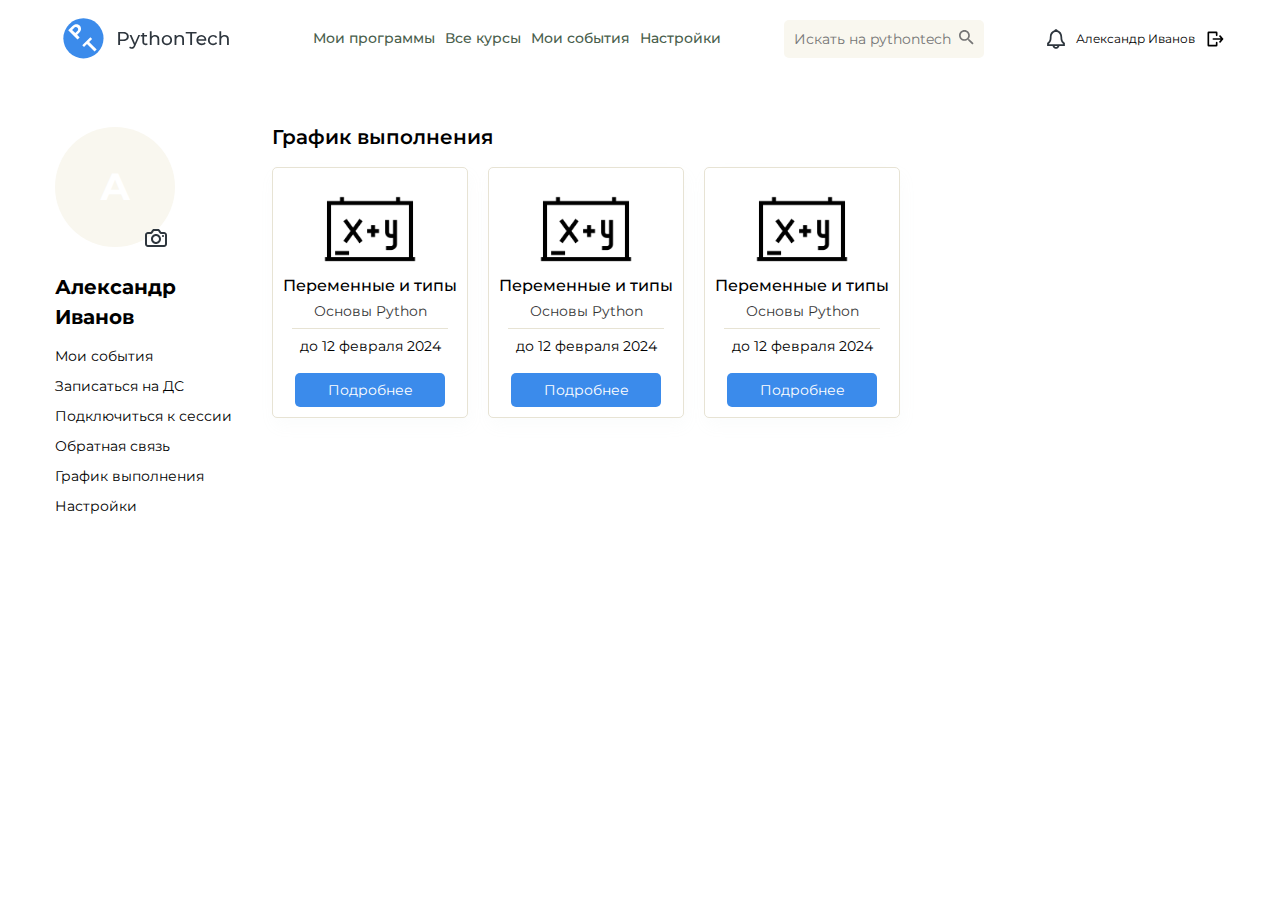
==== index.html @ e7979ec2 "Add files via upload" ====
<!DOCTYPE html>
<html lang="ru">

<head>
	<title>Главная</title>
	<meta charset="UTF-8">
	<meta name="format-detection" content="telephone=no">
	<!-- <style>body{opacity: 0;}</style> -->
	<link rel="stylesheet" href="css/style.min.css?_v=20230324154816">
	<link rel="shortcut icon" href="favicon.ico">
	<!-- <meta name="robots" content="noindex, nofollow"> -->
	<!-- 	&display=swap -->
	<!-- 	&subset=cyrillic-ext -->
	<meta name="viewport" content="width=device-width, initial-scale=1.0">
</head>

<body>
	<div class="wrapper">
		<header class="header">
			<div class="header__container">
				<div class="header__body">
					<a href="" class="header__logo">
						<img src="img/logo.svg" alt="">
					</a>
					<div class="header_menu menu" data-da=".header__profile,991.98">
						<button type="button" class="menu__icon icon-menu">
							<span></span>
							<span></span>
							<span></span>
						</button>
						<nav class="menu__body">
							<ul class="menu__list">
								<li class="menu__item">
									<a href="" class="menu__link">Мои программы</a>
								</li>
								<li class="menu__item">
									<a href="" class="menu__link">Все курсы</a>
								</li>
								<li class="menu__item">
									<a href="" class="menu__link">Мои события</a>
								</li>
								<li class="menu__item">
									<a href="" class="menu__link">Настройки</a>
								</li>
							</ul>
						</nav>
					</div>
					<div class="header__search">
						<input placeholder="Искать на pythontech" type="text" name="text" autocapitalize="off" autocomplete="off" autocorrect="off" spellcheck="false" maxlength="255" class="header__input">
						<button class="header__button">
							<img src="img/search.svg" alt="">
						</button>
					</div>
					<div class="header__profile">
						<a class="header__bell" href="">
							<img src="img/bell.svg" alt="">
						</a>
						<a href="" class="header__name">
							<div>Александр Иванов</div>
						</a>
						<a class="header__exit" href="">
							<img src="img/exit-svgrepo-com.svg" alt="">
						</a>
					</div>
				</div>
			</div>
		</header>

		<main class="page">
			<section class="account">
				<div class="account__container">
					<div class="account__body">
						<div class="account__column-left">
							<div class="account__logo">
								<div class="account__image-box">
									<a href="" class="account__image">
										<span class="account__word">А</span>
										<span class="account__word_hidden">Изменить фото</span>
									</a>
									<img src="img/camera.svg" alt="">
								</div>
								<a href="" class="account__name">
									<div>Александр</div>
									<div> Иванов</div>
								</a>
							</div>
							<ul class="account__sidebar-list">
								<li class="account__sidebar-item ">
									<a href="" class="account__sidebar-link">Мои события</a>
								</li>
								<li class="account__sidebar-item ">
									<a href="" class="account__sidebar-link">Записаться на ДС</a>
								</li>
								<li class="account__sidebar-item ">
									<a href="" class="account__sidebar-link">Подключиться к сессии</a>
								</li>
								<li class="account__sidebar-item ">
									<a href="" class="account__sidebar-link">Обратная связь</a>
								</li>
								<li class="account__sidebar-item ">
									<a href="" class="account__sidebar-link">График выполнения</a>
								</li>
								<li class="account__sidebar-item ">
									<a href="" class="account__sidebar-link">Настройки</a>
								</li>
							</ul>
						</div>
						<div class="account__user-data user-data">
							<div class="user-data-main">
								<div class="user-data-main__title">
									График выполнения
								</div>
								<div class="user-data-main__content">
									<div class="user-data-main__content-block">
										<div class="user-data-main__block-text text-block">
											<picture><source srcset="img/icons/variable.webp" type="image/webp"><img src="img/icons/variable.png" alt=""></picture>
											<div class="text-block__title">Переменные и типы</div>
											<div class="text-block__subtitle">Основы Python</div>
											<div class="text-block__line"></div>
											<div class="text-block__time">до 12 февраля 2024</div>
											<a class="text-block__btn" href="">Подробнее</a>
										</div>
										<div class="user-data-main__block-text text-block">
											<picture><source srcset="img/icons/variable.webp" type="image/webp"><img src="img/icons/variable.png" alt=""></picture>
											<div class="text-block__title">Переменные и типы</div>
											<div class="text-block__subtitle">Основы Python</div>
											<div class="text-block__line"></div>
											<div class="text-block__time">до 12 февраля 2024</div>
											<a class="text-block__btn" href="">Подробнее</a>
										</div>
										<div class="user-data-main__block-text text-block">
											<picture><source srcset="img/icons/variable.webp" type="image/webp"><img src="img/icons/variable.png" alt=""></picture>
											<div class="text-block__title">Переменные и типы</div>
											<div class="text-block__subtitle">Основы Python</div>
											<div class="text-block__line"></div>
											<div class="text-block__time">до 12 февраля 2024</div>
											<a class="text-block__btn" href="">Подробнее</a>
										</div>
									</div>
								</div>
							</div>
						</div>
					</div>
				</div>
			</section>
		</main>
		<footer class="footer">
			<div class="footer__container">
			</div>
		</footer>
	</div>
	<!-- 
<div id="popup" aria-hidden="true" class="popup">
	<div class="popup__wrapper">
		<div class="popup__content">
			<button data-close type="button" class="popup__close">Закрыть</button>
			<div class="popup__text">
			</div>
		</div>
	</div>
</div>
 -->
	<script src="js/app.min.js?_v=20230324154816"></script>
</body>

</html>
---- css/style.min.css ----
@charset "UTF-8";@import url(https://fonts.googleapis.com/css?family=Montserrat:regular,500,600,700,800,900);@import url(https://fonts.googleapis.com/css?family=Roboto:regular,italic,500,700,900);*{padding:0;margin:0;border:0}*,:after,:before{-webkit-box-sizing:border-box;box-sizing:border-box}body,html{height:100%;min-width:320px}body{color:#000;line-height:1;font-family:Montserrat;font-size:.875rem;-ms-text-size-adjust:100%;-moz-text-size-adjust:100%;-webkit-text-size-adjust:100%;-webkit-font-smoothing:antialiased;-moz-osx-font-smoothing:grayscale}button,input,textarea{font-family:Montserrat;font-size:inherit}button{cursor:pointer;color:inherit;background-color:inherit}a{color:inherit}a:link,a:visited{text-decoration:none}a:hover{text-decoration:none}ul li{list-style:none}img{vertical-align:top}h1,h2,h3,h4,h5,h6{font-weight:inherit;font-size:inherit}.lock body{overflow:hidden;-ms-touch-action:none;touch-action:none}.wrapper{min-height:100%;display:-webkit-box;display:-ms-flexbox;display:flex;-webkit-box-orient:vertical;-webkit-box-direction:normal;-ms-flex-direction:column;flex-direction:column;overflow:hidden}.wrapper>main{-webkit-box-flex:1;-ms-flex:1 1 auto;flex:1 1 auto}.wrapper>*{min-width:0}[class*=__container]{max-width:73.125rem;-webkit-box-sizing:content-box;box-sizing:content-box;margin:0 auto;padding:0 1.75rem}.button{display:-webkit-inline-box;display:-ms-inline-flexbox;display:inline-flex;padding:0 0}.button._fw{width:100%}input[type=email],input[type=tel],input[type=text],textarea{-webkit-appearance:none;-moz-appearance:none;appearance:none}.input{border-radius:0!important;width:100%;display:block;padding:0 20px;border:1px solid #eee}textarea.input{resize:none;padding:0 0}.checkbox{position:relative}.checkbox:not(:last-child){margin-bottom:.3125em}.checkbox__input{position:absolute;width:0;height:0;opacity:0}.checkbox__input:focus+.checkbox__label:before{-webkit-box-shadow:0 0 5px #000;box-shadow:0 0 5px #000}.checkbox__input:checked+.checkbox__label:before{background:#000}.checkbox__label{cursor:pointer;display:-webkit-inline-box;display:-ms-inline-flexbox;display:inline-flex;-webkit-box-align:center;-ms-flex-align:center;align-items:center;position:relative;gap:10px}.checkbox__label:before{content:"";-ms-flex-item-align:start;align-self:flex-start;-webkit-box-flex:0;-ms-flex:0 0 20px;flex:0 0 20px;width:20px;height:20px;border:1px solid #a7a9ac}.options{display:-webkit-box;display:-ms-flexbox;display:flex;-webkit-box-orient:vertical;-webkit-box-direction:normal;-ms-flex-direction:column;flex-direction:column;-webkit-box-align:start;-ms-flex-align:start;align-items:flex-start}.options__item{position:relative;cursor:pointer}.options__item:not(:last-child){margin-bottom:.3125em}.options__input{width:0;height:0;opacity:0;position:absolute}.options__input:focus+.options__label:before{-webkit-box-shadow:0 0 5px #000;box-shadow:0 0 5px #000}.options__input:checked+.options__label:after{-webkit-transform:scale(1);-ms-transform:scale(1);transform:scale(1)}.options__label{display:-webkit-inline-box;display:-ms-inline-flexbox;display:inline-flex;-webkit-box-align:center;-ms-flex-align:center;align-items:center;cursor:pointer;gap:10px}.options__label:before{content:"";-ms-flex-item-align:start;align-self:flex-start;width:20px;height:20px;-webkit-box-flex:0;-ms-flex:0 0 20px;flex:0 0 20px;border-radius:50%;border:1px solid #a7a9ac}.options__label:after{content:"";-webkit-transition:all .3s ease 0s;-o-transition:all .3s ease 0s;transition:all .3s ease 0s;-webkit-transform:scale(0);-ms-transform:scale(0);transform:scale(0);width:10px;height:10px;border-radius:50%;background-color:#77243a;position:absolute;left:5px;top:5px}.select{position:relative}.select__body{position:relative}.select__title{color:inherit;text-align:left;border:1px solid #d9d9d9;background-color:#fff;cursor:pointer;width:100%;border-radius:4px}.select__value{display:-webkit-box;display:-ms-flexbox;display:flex;-webkit-box-align:center;-ms-flex-align:center;align-items:center;height:1.875rem;padding:0 .9375rem;gap:.625rem}.select__value>*{-webkit-box-flex:1;-ms-flex:1 1 auto;flex:1 1 auto}.select__value:after{content:"";-ms-flex-item-align:stretch;-ms-grid-row-align:stretch;align-self:stretch;-webkit-box-flex:0;-ms-flex:0 0 10px;flex:0 0 10px;-webkit-transition:all .3s ease 0s;-o-transition:all .3s ease 0s;transition:all .3s ease 0s;display:-webkit-box;display:-ms-flexbox;display:flex;-webkit-box-pack:center;-ms-flex-pack:center;justify-content:center;-webkit-box-align:center;-ms-flex-align:center;align-items:center}._select-open .select__value:after{-webkit-transform:rotate(-180deg);-ms-transform:rotate(-180deg);transform:rotate(-180deg)}.select__value._select-pseudo-label::before{content:attr(data-pseudo-label);opacity:.5}.select__text{-webkit-box-flex:1;-ms-flex:1 1 auto;flex:1 1 auto}.select__input{width:100%;background-color:transparent;height:100%}.select__options{color:#000;position:absolute;top:29px;border-radius:0 0 4px 4px;min-width:100%;left:0;background-color:#fff;border-top:0;border:1px solid #d9d9d9;border-top:0;padding:10px 0 5px 0}.select__scroll{overflow-y:auto;overflow-x:hidden;max-height:200px}.select__option{width:100%;display:block;text-align:left;cursor:pointer;padding:5px 15px;color:inherit}.select__option._select-selected{background-color:#eee}.select__row{display:-webkit-inline-box;display:-ms-inline-flexbox;display:inline-flex;-webkit-box-align:center;-ms-flex-align:center;align-items:center}.select._select-open{z-index:5}._select-tag{cursor:pointer}[class*=-ibg]{position:relative}[class*=-ibg] img{position:absolute;width:100%;height:100%;top:0;left:0;-o-object-fit:cover;object-fit:cover}[class*=-ibg_contain] img{-o-object-fit:contain;object-fit:contain}.button{font-family:Ruberoid;font-size:.9375rem;line-height:140%;letter-spacing:.04em;text-transform:uppercase;color:#fff;background:#9cd3a3;-webkit-box-shadow:inset 2px -2px 12px rgba(34,111,33,.36);box-shadow:inset 2px -2px 12px rgba(34,111,33,.36);border-radius:1.0625rem;-webkit-transition:all .3s ease 0s;-o-transition:all .3s ease 0s;transition:all .3s ease 0s;display:-webkit-inline-box;display:-ms-inline-flexbox;display:inline-flex;-webkit-box-pack:center;-ms-flex-pack:center;justify-content:center;-webkit-box-align:center;-ms-flex-align:center;align-items:center;width:190px;height:55px;position:relative;font-weight:700;z-index:10}.button::after{content:"";position:absolute;z-index:8;background:#fff;opacity:.45;border-radius:20px;width:210px;height:75px}.button:hover{background:#54e165}.button:active{background:#000}.header__body{display:-webkit-box;display:-ms-flexbox;display:flex;-webkit-box-align:center;-ms-flex-align:center;align-items:center;-webkit-box-pack:justify;-ms-flex-pack:justify;justify-content:space-between;position:relative;z-index:5;padding:.625rem 0}.header__logo{position:relative}.header__logo img{width:196px;padding:0 1.25rem 0 0}.header__profile{display:-webkit-box;display:-ms-flexbox;display:flex;-webkit-box-align:center;-ms-flex-align:center;align-items:center;gap:10px;-webkit-transition:all .3s ease 0s;-o-transition:all .3s ease 0s;transition:all .3s ease 0s}.header__profile img{width:20px;height:20px}.header__profile:hover{color:#8590aa}.header__search{position:relative}.header__input{width:200px;background:#f9f7ef;border-radius:5px;border:none;outline:0;padding:10px;font-size:14px}.header__button{position:absolute;right:0;margin-bottom:auto;top:0;bottom:0;margin:0 10px 0 0}.header__name{font-size:12px}.menu__body{position:relative}.menu__list{color:#495e4c;display:-webkit-box;display:-ms-flexbox;display:flex;-webkit-box-align:center;-ms-flex-align:center;align-items:center;gap:.625rem}.menu__link{-webkit-transition:all .3s ease 0s;-o-transition:all .3s ease 0s;transition:all .3s ease 0s;line-height:142.8571428571%;font-weight:500}.menu__link:hover{color:#3b8beb}.icon-menu{display:none}.account{margin:50px 0}.account__body{display:-webkit-box;display:-ms-flexbox;display:flex;gap:40px}.account__image-box{position:relative;margin:0 0 30px 0}.account__image-box img{position:absolute;bottom:0;left:90px;width:22px;height:18px}.account__image{-webkit-box-align:center;-ms-flex-align:center;align-items:center;background-color:#f9f7ef;border-radius:50%;-webkit-box-sizing:border-box;box-sizing:border-box;color:#fff;display:-webkit-box;display:-ms-flexbox;display:flex;-webkit-box-pack:center;-ms-flex-pack:center;justify-content:center;overflow:hidden;font-size:38px;font-weight:700;height:120px;line-height:46px;width:120px;-webkit-transition:all .3s ease 0s;-o-transition:all .3s ease 0s;transition:all .3s ease 0s}.account__image:hover{background-color:#e7e3d4}.account__image:hover .account__word{display:none}.account__image:hover .account__word_hidden{display:block}.account__word_hidden{display:none;font-weight:500;font-size:12px;line-height:150%;color:#2e363e;text-align:center}.account__name{-webkit-transition:all .3s ease 0s;-o-transition:all .3s ease 0s;transition:all .3s ease 0s;display:-webkit-box;display:-ms-flexbox;display:flex;-webkit-box-orient:vertical;-webkit-box-direction:normal;-ms-flex-direction:column;flex-direction:column;gap:10px;font-size:20px;font-weight:700;margin:0 0 20px 0}.account__name:hover{color:#8590aa}.account__sidebar-list{display:-webkit-box;display:-ms-flexbox;display:flex;-webkit-box-orient:vertical;-webkit-box-direction:normal;-ms-flex-direction:column;flex-direction:column;gap:10px}.account__sidebar-link{-webkit-transition:all .3s ease 0s;-o-transition:all .3s ease 0s;transition:all .3s ease 0s;line-height:142.8571428571%}.account__sidebar-link:hover{color:#3b8beb}.user-data-main__title{font-size:20px;font-weight:600;margin:0 0 20px 0}.user-data-main__content-block{display:-webkit-box;display:-ms-flexbox;display:flex;gap:20px;-ms-flex-wrap:wrap;flex-wrap:wrap}.text-block{display:-webkit-box;display:-ms-flexbox;display:flex;-webkit-box-orient:vertical;-webkit-box-direction:normal;-ms-flex-direction:column;flex-direction:column;-webkit-box-align:center;-ms-flex-align:center;align-items:center;overflow:hidden;background:#fff;border:1px solid #e7e3d4;-webkit-box-shadow:2px 8px 16px rgba(194,198,208,.06);box-shadow:2px 8px 16px rgba(194,198,208,.06);border-radius:5px;padding:10px}.text-block img{width:100px}.text-block .text-block__title{font-weight:500;font-size:16px;margin:0 0 10px 0}.text-block .text-block__subtitle{opacity:.8;margin:0 0 10px 0}.text-block__line{height:1px;width:90%;background-color:#e7e3d4;margin:0 0 10px 0}.text-block .text-block__time{margin:0 0 20px 0}.text-block .text-block__btn{display:-webkit-box;display:-ms-flexbox;display:flex;-webkit-box-align:center;-ms-flex-align:center;align-items:center;-webkit-box-pack:center;-ms-flex-pack:center;justify-content:center;padding:10px;width:150px;background:#3b8beb;border-radius:5px;color:#fff;-webkit-transition:all .3s ease 0s;-o-transition:all .3s ease 0s;transition:all .3s ease 0s}.text-block .text-block__btn:hover{background:#2e69b2}.swiper{overflow:hidden}.swiper-wrapper{width:100%;height:100%;-webkit-box-sizing:content-box;box-sizing:content-box;display:-webkit-box;display:-ms-flexbox;display:flex;position:relative}.swiper-vertical .swiper-wrapper{-webkit-box-orient:vertical;-webkit-box-direction:normal;-ms-flex-direction:column;flex-direction:column}.swiper-autoheight .swiper-wrapper{-webkit-box-align:start;-ms-flex-align:start;align-items:flex-start}.swiper-initialized .swiper-slide{-ms-flex-negative:0;flex-shrink:0}.swiper-android .swiper-slide,.swiper-android .swiper-wrapper{-webkit-transform:translate3d(0,0,0);transform:translate3d(0,0,0)}.swiper-button-lock{display:none!important}@media (max-width:1100px){.header__name{display:none}}@media (max-width:76.625em){.menu__list{gap:1.25rem}}@media (max-width:61.99875em){.header__button{display:none}.header__profile{gap:20px;-webkit-box-orient:horizontal;-webkit-box-direction:reverse;-ms-flex-direction:row-reverse;flex-direction:row-reverse}.menu{width:49px;height:49px;display:-webkit-box;display:-ms-flexbox;display:flex;-webkit-box-align:center;-ms-flex-align:center;align-items:center;-webkit-box-pack:center;-ms-flex-pack:center;justify-content:center;background:#fff;border-radius:15px;position:relative;z-index:12}.menu-open .menu{background:#f9f7ef}.menu__body{position:fixed;width:100%;height:100%;top:0;left:-100%;overflow:auto;background-color:#f9f7ef;-webkit-transition:left .3s ease 0s;-o-transition:left .3s ease 0s;transition:left .3s ease 0s;padding:70px 15px 30px 15px;z-index:3}.menu__body::before{content:"";position:fixed;width:100%;height:50px;top:0;left:-100%;-webkit-transition:left .3s ease 0s;-o-transition:left .3s ease 0s;transition:left .3s ease 0s;background-color:#f9f7ef;z-index:25}.menu-open .menu__body{left:0}.menu-open .menu__body::before{left:0}.menu__list{-webkit-box-orient:vertical;-webkit-box-direction:normal;-ms-flex-direction:column;flex-direction:column;font-size:18px}.icon-menu{display:block;position:relative;width:1.5625rem;height:1.125rem;cursor:pointer;z-index:15}.icon-menu span,.icon-menu::after,.icon-menu::before{content:"";-webkit-transition:all .3s ease 0s;-o-transition:all .3s ease 0s;transition:all .3s ease 0s;right:0;position:absolute;width:100%;height:.125rem;background-color:#000;border-radius:2px}.icon-menu::before{top:0}.icon-menu::after{bottom:0}.icon-menu span{top:calc(50% - .0625rem)}.menu-open .icon-menu span{width:0}.menu-open .icon-menu::before{top:calc(50% - .0625rem);-webkit-transform:rotate(-45deg);-ms-transform:rotate(-45deg);transform:rotate(-45deg)}.menu-open .icon-menu::after{bottom:calc(50% - .0625rem);-webkit-transform:rotate(45deg);-ms-transform:rotate(45deg);transform:rotate(45deg)}}@media (max-width:47.99875em){.header__logo img{padding:0;width:120px}.header__search{display:none}.account{margin:20px 0}.account__body{-webkit-box-orient:vertical;-webkit-box-direction:normal;-ms-flex-direction:column;flex-direction:column}.account__column-left{display:-webkit-box;display:-ms-flexbox;display:flex;-webkit-box-orient:vertical;-webkit-box-direction:normal;-ms-flex-direction:column;flex-direction:column}.account__logo{display:-webkit-box;display:-ms-flexbox;display:flex;-webkit-box-align:end;-ms-flex-align:end;align-items:flex-end;margin-bottom:20px}.account__image-box{margin:0 30px 0 0}.account__name{display:-webkit-box;display:-ms-flexbox;display:flex;-webkit-box-orient:horizontal;-webkit-box-direction:normal;-ms-flex-direction:row;flex-direction:row;margin:0}}@media (max-width:29.99875em){.header__exit{display:none}.header__bell{display:none}.account__logo{-webkit-box-orient:vertical;-webkit-box-direction:normal;-ms-flex-direction:column;flex-direction:column;-webkit-box-align:start;-ms-flex-align:start;align-items:flex-start}.account__image-box img{left:50px}.account__image-box{margin:0 0 30px 0}.account__image{height:70px;width:70px}.account__word_hidden{font-size:10px}.user-data-main__content-block{-webkit-box-orient:vertical;-webkit-box-direction:normal;-ms-flex-direction:column;flex-direction:column}}@media (any-hover:hover){.select__option:hover{background:#d9d9d9}}
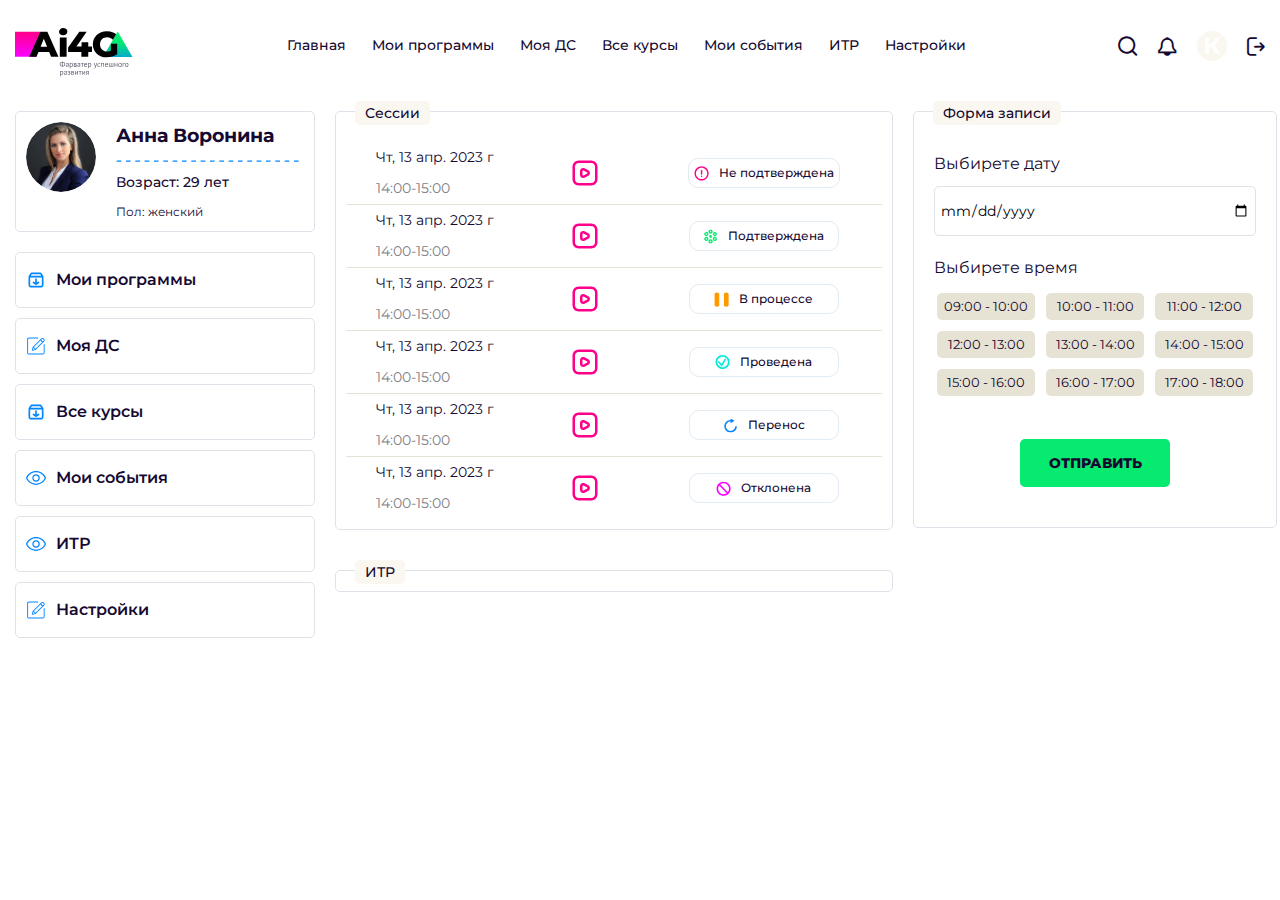
==== commit e083511c: "added files 2023.04.17" ====
--- a/index.html
+++ b/index.html
@@ -2,16 +2,15 @@
 <html lang="ru">
 
 <head>
-	<title>Главная</title>
+	<title>Личный кабинет клиента</title>
 	<meta charset="UTF-8">
 	<meta name="format-detection" content="telephone=no">
-	<!-- <style>body{opacity: 0;}</style> -->
-	<link rel="stylesheet" href="css/style.min.css?_v=20230324154816">
+	<link rel="stylesheet" href="css/style.min.css?_v=20230417161212">
 	<link rel="shortcut icon" href="favicon.ico">
-	<!-- <meta name="robots" content="noindex, nofollow"> -->
-	<!-- 	&display=swap -->
-	<!-- 	&subset=cyrillic-ext -->
 	<meta name="viewport" content="width=device-width, initial-scale=1.0">
+	<link href="https://fonts.googleapis.com/css?family=Montserrat:regular,500,600,700,800,900&display=swap&subset=cyrillic-ext&_v=20230417161212" rel="stylesheet">
+	<link href="https://fonts.googleapis.com/css?family=Roboto:regular,500,700&display=swap&subset=cyrillic-ext&_v=20230417161212" rel="stylesheet">
+
 </head>
 
 <body>
@@ -19,8 +18,9 @@
 		<header class="header">
 			<div class="header__container">
 				<div class="header__body">
-					<a href="" class="header__logo">
-						<img src="img/logo.svg" alt="">
+					<a href="index.html" class="header__logo">
+						<!--  <a href="/index" class="header__logo"> -->
+						<img src="img/header/logo-header.svg" alt="">
 					</a>
 					<div class="header_menu menu" data-da=".header__profile,991.98">
 						<button type="button" class="menu__icon icon-menu">
@@ -30,113 +30,470 @@
 						</button>
 						<nav class="menu__body">
 							<ul class="menu__list">
-								<li class="menu__item">
-									<a href="" class="menu__link">Мои программы</a>
-								</li>
-								<li class="menu__item">
-									<a href="" class="menu__link">Все курсы</a>
-								</li>
-								<li class="menu__item">
-									<a href="" class="menu__link">Мои события</a>
-								</li>
-								<li class="menu__item">
-									<a href="" class="menu__link">Настройки</a>
+								<li class="menu__item menu__item_logo">
+									<!--  <a href="/couch" class="header__logo"> -->
+									<a href="couch.html" class="header__logo">
+										<img src="img/header/logo-header.svg" alt="">
+									</a>
+								</li>
+								<li class="menu__item">
+									<!--<a href="/index" class="menu__link">Главная</a> -->
+									<a href="index.html" class="menu__link">Главная</a>
+								</li>
+
+
+								<li class="menu__item">
+									<!--<a href="/my_programs" class="menu__link">Мои программы</a> -->
+									<a href="my_programs.html" class="menu__link">Мои программы</a>
+								</li>
+								<li class="menu__item">
+									<!--<a href="/my_ds" class="menu__link">Моя ДС</a> -->
+									<a href="my_ds.html" class="menu__link">Моя ДС</a>
+								</li>
+								<li class="menu__item">
+									<!--<a href="/all_courses" class="menu__link">Все курсы</a> -->
+									<a href="all_courses.html" class="menu__link">Все курсы</a>
+								</li>
+								<li class="menu__item">
+									<!--<a href="/my_events" class="menu__link">Мои события</a> -->
+									<a href="my_events.html" class="menu__link">Мои события</a>
+								</li>
+								<li class="menu__item">
+									<!--<a href="/itr" class="menu__link">Настройки</a> -->
+									<a href="itr.html" class="menu__link">ИТР</a>
+								</li>
+								<li class="menu__item">
+									<!--<a href="/settings" class="menu__link">Настройки</a> -->
+									<a href="settings.html" class="menu__link">Настройки</a>
+								</li>
+
+								<li class="menu__item menu__item_exit">
+									<!--<a href="/login" class="menu__link">Выйти</a> -->
+									<a href="login.html" class="menu__link">Выйти</a>
 								</li>
 							</ul>
 						</nav>
 					</div>
-					<div class="header__search">
-						<input placeholder="Искать на pythontech" type="text" name="text" autocapitalize="off" autocomplete="off" autocorrect="off" spellcheck="false" maxlength="255" class="header__input">
-						<button class="header__button">
-							<img src="img/search.svg" alt="">
-						</button>
-					</div>
 					<div class="header__profile">
-						<a class="header__bell" href="">
-							<img src="img/bell.svg" alt="">
-						</a>
-						<a href="" class="header__name">
-							<div>Александр Иванов</div>
-						</a>
-						<a class="header__exit" href="">
-							<img src="img/exit-svgrepo-com.svg" alt="">
-						</a>
+						<a href="#" data-popup="#popup-search" class="header__button _icon-search"></a>
+						<a class="header__bell _icon-bell" href=""></a>
+						<div class="header__image-box">
+							<!-- <a href="/my_profile" class="header__image"> -->
+							<a href="my_profile.html" class="header__image">
+								<span class="header__word">К</span>
+								<span class="header__word_hidden">Изменить фото</span>
+							</a>
+						</div>
+						<!-- <a class="header__exit _icon-exit" href="/login"></a> -->
+						<a class="header__exit _icon-exit" href="login.html"></a>
 					</div>
 				</div>
 			</div>
 		</header>
 
 		<main class="page">
-			<section class="account">
-				<div class="account__container">
-					<div class="account__body">
-						<div class="account__column-left">
-							<div class="account__logo">
-								<div class="account__image-box">
-									<a href="" class="account__image">
-										<span class="account__word">А</span>
-										<span class="account__word_hidden">Изменить фото</span>
-									</a>
-									<img src="img/camera.svg" alt="">
+			<section class="my-profile">
+				<div class="my-profile__container">
+					<div class="my-profile__body">
+						<div class="my-profile__left">
+							<a href="settings.html" class="my-profile__profile profile-client">
+								<div class="profile-client__image">
+									<picture><source srcset="img/client/client01.webp" type="image/webp"><img src="img/client/client01.jpg" alt=""></picture>
 								</div>
-								<a href="" class="account__name">
-									<div>Александр</div>
-									<div> Иванов</div>
+								<div class="profile-client__block">
+									<!-- <h1 class="profile-client__title">{{user[0]+ " " + user[2]}}</h1> -->
+									<h1 class="profile-client__title">Анна Воронина</h1>
+									<img class="profile-client__line" src="img/elements/choice-bg-2.svg" alt="">
+									<div class="profile-client__age">
+										Возраст:
+										<span>29 лет</span>
+									</div>
+									<div class="profile-client__gender">
+										Пол:
+										<span>женский</span>
+									</div>
+								</div>
+							</a>
+							<div class="my-profile__menu  menu-my-profile">
+								<a href="my_programs.html" class="menu-my-profile__item">
+									<img src="img/person/download.svg" alt="">
+									<span>
+										Мои программы
+									</span>
+								</a>
+								<a href="my_ds.html" class="menu-my-profile__item">
+									<img src="img/person/feedback.svg" alt="">
+									<span>Моя ДС</span>
+								</a>
+								<a href="all_courses.html" class="menu-my-profile__item">
+									<img src="img/person/download.svg" alt="">
+									<span>
+										Все курсы
+									</span>
+								</a>
+								<a href="my_events.html" class="menu-my-profile__item">
+									<img src="img/person/eye.svg" alt="">
+									<span>
+										Мои события
+									</span>
+								</a>
+								<a href="itr.html" class="menu-my-profile__item">
+									<img src="img/person/eye.svg" alt="">
+									<span>
+										ИТР
+									</span>
+								</a>
+								<a href="settings.html" class="menu-my-profile__item">
+									<img src="img/person/feedback.svg" alt="">
+									<span>Настройки</span>
 								</a>
 							</div>
-							<ul class="account__sidebar-list">
-								<li class="account__sidebar-item ">
-									<a href="" class="account__sidebar-link">Мои события</a>
-								</li>
-								<li class="account__sidebar-item ">
-									<a href="" class="account__sidebar-link">Записаться на ДС</a>
-								</li>
-								<li class="account__sidebar-item ">
-									<a href="" class="account__sidebar-link">Подключиться к сессии</a>
-								</li>
-								<li class="account__sidebar-item ">
-									<a href="" class="account__sidebar-link">Обратная связь</a>
-								</li>
-								<li class="account__sidebar-item ">
-									<a href="" class="account__sidebar-link">График выполнения</a>
-								</li>
-								<li class="account__sidebar-item ">
-									<a href="" class="account__sidebar-link">Настройки</a>
-								</li>
-							</ul>
 						</div>
-						<div class="account__user-data user-data">
-							<div class="user-data-main">
-								<div class="user-data-main__title">
-									График выполнения
-								</div>
-								<div class="user-data-main__content">
-									<div class="user-data-main__content-block">
-										<div class="user-data-main__block-text text-block">
-											<picture><source srcset="img/icons/variable.webp" type="image/webp"><img src="img/icons/variable.png" alt=""></picture>
-											<div class="text-block__title">Переменные и типы</div>
-											<div class="text-block__subtitle">Основы Python</div>
-											<div class="text-block__line"></div>
-											<div class="text-block__time">до 12 февраля 2024</div>
-											<a class="text-block__btn" href="">Подробнее</a>
-										</div>
-										<div class="user-data-main__block-text text-block">
-											<picture><source srcset="img/icons/variable.webp" type="image/webp"><img src="img/icons/variable.png" alt=""></picture>
-											<div class="text-block__title">Переменные и типы</div>
-											<div class="text-block__subtitle">Основы Python</div>
-											<div class="text-block__line"></div>
-											<div class="text-block__time">до 12 февраля 2024</div>
-											<a class="text-block__btn" href="">Подробнее</a>
-										</div>
-										<div class="user-data-main__block-text text-block">
-											<picture><source srcset="img/icons/variable.webp" type="image/webp"><img src="img/icons/variable.png" alt=""></picture>
-											<div class="text-block__title">Переменные и типы</div>
-											<div class="text-block__subtitle">Основы Python</div>
-											<div class="text-block__line"></div>
-											<div class="text-block__time">до 12 февраля 2024</div>
-											<a class="text-block__btn" href="">Подробнее</a>
+						<div class="my-profile__right">
+							<div class="my-profile__itr itr-main">
+								<div class="itr-main__item">
+									<h2 class="itr-main__title">Сессии</h2>
+									<div class="itr-main__content">
+										<div class="couch-my-event__content couch-session">
+											<!--    Не подтверждена -->
+											<div class="couch-session__item">
+												<div class="couch-session__block-time">
+													<div class="couch-session__data">Чт, 13 апр. 2023 г</div>
+													<div class="couch-session__time">14:00-15:00</div>
+												</div>
+
+												<a class="couch-session__video" target="_blank" title="Начать сессию" href="https://meet.jit.si/neuronircl13co0">
+													<img src="img/icons/video.svg" alt="">
+												</a>
+												<div data-spollers class="couch-session__status">
+													<div class="couch-session__accordion">
+														<button data-spoller-close class="couch-session__button couch-session__sublist-item_01" type="button" data-spoller>
+															<img src="img/icons/state/circle-emphasis.svg" alt="">
+															Не подтверждена
+														</button>
+														<div class="couch-session__sublist">
+															<a href="" class="couch-session__sublist-item couch-session__sublist-item_01">
+																<img src="img/icons/state/circle-of-circles.svg" alt="">
+																<div class="couch-session__sublist-text">
+																	Подтверждена
+																</div>
+															</a>
+															<a href="" class="couch-session__sublist-item couch-session__sublist-item_02">
+																<img src="img/icons/state/pause.svg" alt="">
+																<div class="couch-session__sublist-text">
+																	В процессе
+																</div>
+															</a>
+															<a href="" class="couch-session__sublist-item couch-session__sublist-item_03">
+																<img src="img/icons/state/confirmed.svg" alt="">
+																<div class="couch-session__sublist-text">
+																	Проведена
+																</div>
+															</a>
+															<a href="" class="couch-session__sublist-item couch-session__sublist-item_04">
+																<img src="img/icons/state/arrow-repeat.svg" alt="">
+																<div class="couch-session__sublist-text">
+																	Перенос
+																</div>
+															</a>
+															<a href="" class="couch-session__sublist-item couch-session__sublist-item_05">
+																<img src="img/icons/state/stop.svg" alt="">
+																<div class="couch-session__sublist-text">
+																	Отклонена
+																</div>
+															</a>
+														</div>
+													</div>
+												</div>
+											</div>
+											<!-- Подтверждена -->
+											<div class="couch-session__item">
+												<div class="couch-session__block-time">
+													<div class="couch-session__data">Чт, 13 апр. 2023 г</div>
+													<div class="couch-session__time">14:00-15:00</div>
+												</div>
+
+												<a class="couch-session__video" target="_blank" title="Начать сессию" href="https://meet.jit.si/neuronircl13co0">
+													<img src="img/icons/video.svg" alt="">
+												</a>
+												<div data-spollers class="couch-session__status">
+													<div class="couch-session__accordion">
+														<button data-spoller-close class="couch-session__button couch-session__sublist-item_01" type="button" data-spoller>
+															<img src="img/icons/state/circle-of-circles.svg" alt="">
+															Подтверждена
+														</button>
+														<div class="couch-session__sublist">
+															<a href="" class="couch-session__sublist-item couch-session__sublist-item_01">
+																<img src="img/icons/state/circle-emphasis.svg" alt="">
+																<div class="couch-session__sublist-text">
+																	Не подтверждена
+																</div>
+															</a>
+															<a href="" class="couch-session__sublist-item couch-session__sublist-item_02">
+																<img src="img/icons/state/pause.svg" alt="">
+																<div class="couch-session__sublist-text">
+																	В процессе
+																</div>
+															</a>
+															<a href="" class="couch-session__sublist-item couch-session__sublist-item_03">
+																<img src="img/icons/state/confirmed.svg" alt="">
+																<div class="couch-session__sublist-text">
+																	Проведена
+																</div>
+															</a>
+															<a href="" class="couch-session__sublist-item couch-session__sublist-item_04">
+																<img src="img/icons/state/arrow-repeat.svg" alt="">
+																<div class="couch-session__sublist-text">
+																	Перенос
+																</div>
+															</a>
+															<a href="" class="couch-session__sublist-item couch-session__sublist-item_05">
+																<img src="img/icons/state/stop.svg" alt="">
+																<div class="couch-session__sublist-text">
+																	Отклонена
+																</div>
+															</a>
+														</div>
+													</div>
+												</div>
+											</div>
+											<!-- В процессе -->
+											<div class="couch-session__item">
+												<div class="couch-session__block-time">
+													<div class="couch-session__data">Чт, 13 апр. 2023 г</div>
+													<div class="couch-session__time">14:00-15:00</div>
+												</div>
+
+												<a class="couch-session__video" target="_blank" title="Начать сессию" href="https://meet.jit.si/neuronircl13co0">
+													<img src="img/icons/video.svg" alt="">
+												</a>
+												<div data-spollers class="couch-session__status">
+													<div class="couch-session__accordion">
+														<button data-spoller-close class="couch-session__button couch-session__sublist-item_01" type="button" data-spoller>
+															<img src="img/icons/state/pause.svg" alt="">
+															В процессе
+														</button>
+														<div class="couch-session__sublist">
+															<a href="" class="couch-session__sublist-item couch-session__sublist-item_01">
+																<img src="img/icons/state/circle-emphasis.svg" alt="">
+																<div class="couch-session__sublist-text">
+																	Не подтверждена
+																</div>
+															</a>
+															<a href="" class="couch-session__sublist-item couch-session__sublist-item_02">
+																<img src="img/icons/state/circle-of-circles.svg" alt="">
+																<div class="couch-session__sublist-text">
+																	Подтверждена
+																</div>
+															</a>
+															<a href="" class="couch-session__sublist-item couch-session__sublist-item_03">
+																<img src="img/icons/state/confirmed.svg" alt="">
+																<div class="couch-session__sublist-text">
+																	Проведена
+																</div>
+															</a>
+															<a href="" class="couch-session__sublist-item couch-session__sublist-item_04">
+																<img src="img/icons/state/arrow-repeat.svg" alt="">
+																<div class="couch-session__sublist-text">
+																	Перенос
+																</div>
+															</a>
+															<a href="" class="couch-session__sublist-item couch-session__sublist-item_05">
+																<img src="img/icons/state/stop.svg" alt="">
+																<div class="couch-session__sublist-text">
+																	Отклонена
+																</div>
+															</a>
+														</div>
+													</div>
+												</div>
+											</div>
+											<!-- Проведена -->
+											<div class="couch-session__item">
+												<div class="couch-session__block-time">
+													<div class="couch-session__data">Чт, 13 апр. 2023 г</div>
+													<div class="couch-session__time">14:00-15:00</div>
+												</div>
+												<a class="couch-session__video" target="_blank" title="Начать сессию" href="https://meet.jit.si/neuronircl13co0">
+													<img src="img/icons/video.svg" alt="">
+												</a>
+												<div data-spollers class="couch-session__status">
+													<div class="couch-session__accordion">
+														<button data-spoller-close class="couch-session__button couch-session__sublist-item_01" type="button" data-spoller>
+															<img src="img/icons/state/confirmed.svg" alt="">
+															Проведена
+														</button>
+														<div class="couch-session__sublist">
+															<a href="" class="couch-session__sublist-item couch-session__sublist-item_01">
+																<img src="img/icons/state/circle-emphasis.svg" alt="">
+																<div class="couch-session__sublist-text">
+																	Не подтверждена
+																</div>
+															</a>
+															<a href="" class="couch-session__sublist-item couch-session__sublist-item_02">
+																<img src="img/icons/state/circle-of-circles.svg" alt="">
+																<div class="couch-session__sublist-text">
+																	Подтверждена
+																</div>
+															</a>
+															<a href="" class="couch-session__sublist-item couch-session__sublist-item_03">
+																<img src="img/icons/state/pause.svg" alt="">
+																<div class="couch-session__sublist-text">
+																	В процессе
+																</div>
+															</a>
+															<a href="" class="couch-session__sublist-item couch-session__sublist-item_04">
+																<img src="img/icons/state/arrow-repeat.svg" alt="">
+																<div class="couch-session__sublist-text">
+																	Перенос
+																</div>
+															</a>
+															<a href="" class="couch-session__sublist-item couch-session__sublist-item_05">
+																<img src="img/icons/state/stop.svg" alt="">
+																<div class="couch-session__sublist-text">
+																	Отклонена
+																</div>
+															</a>
+														</div>
+													</div>
+												</div>
+											</div>
+											<!-- Перенос -->
+											<div class="couch-session__item">
+												<div class="couch-session__block-time">
+													<div class="couch-session__data">Чт, 13 апр. 2023 г</div>
+													<div class="couch-session__time">14:00-15:00</div>
+												</div>
+												<a class="couch-session__video" target="_blank" title="Начать сессию" href="https://meet.jit.si/neuronircl13co0">
+													<img src="img/icons/video.svg" alt="">
+												</a>
+												<div data-spollers class="couch-session__status">
+													<div class="couch-session__accordion">
+														<button data-spoller-close class="couch-session__button couch-session__sublist-item_01" type="button" data-spoller>
+															<img src="img/icons/state/arrow-repeat.svg" alt="">
+															Перенос
+														</button>
+														<div class="couch-session__sublist">
+															<a href="" class="couch-session__sublist-item couch-session__sublist-item_01">
+																<img src="img/icons/state/circle-emphasis.svg" alt="">
+																<div class="couch-session__sublist-text">
+																	Не подтверждена
+																</div>
+															</a>
+															<a href="" class="couch-session__sublist-item couch-session__sublist-item_02">
+																<img src="img/icons/state/circle-of-circles.svg" alt="">
+																<div class="couch-session__sublist-text">
+																	Подтверждена
+																</div>
+															</a>
+															<a href="" class="couch-session__sublist-item couch-session__sublist-item_03">
+																<img src="img/icons/state/pause.svg" alt="">
+																<div class="couch-session__sublist-text">
+																	В процессе
+																</div>
+															</a>
+															<a href="" class="couch-session__sublist-item couch-session__sublist-item_04">
+																<img src="img/icons/state/confirmed.svg" alt="">
+																<div class="couch-session__sublist-text">
+																	Проведена
+																</div>
+															</a>
+															<a href="" class="couch-session__sublist-item couch-session__sublist-item_05">
+																<img src="img/icons/state/stop.svg" alt="">
+																<div class="couch-session__sublist-text">
+																	Отклонена
+																</div>
+															</a>
+														</div>
+													</div>
+												</div>
+											</div>
+											<!-- Отклонена -->
+											<div class="couch-session__item">
+												<div class="couch-session__block-time">
+													<div class="couch-session__data">Чт, 13 апр. 2023 г</div>
+													<div class="couch-session__time">14:00-15:00</div>
+												</div>
+												<a class="couch-session__video" target="_blank" title="Начать сессию" href="https://meet.jit.si/neuronircl13co0">
+													<img src="img/icons/video.svg" alt="">
+												</a>
+												<div data-spollers class="couch-session__status">
+													<div class="couch-session__accordion">
+														<button data-spoller-close class="couch-session__button couch-session__sublist-item_01" type="button" data-spoller>
+															<img src="img/icons/state/stop.svg" alt="">
+															Отклонена
+														</button>
+														<div class="couch-session__sublist">
+															<a href="" class="couch-session__sublist-item couch-session__sublist-item_01">
+																<img src="img/icons/state/circle-emphasis.svg" alt="">
+																<div class="couch-session__sublist-text">
+																	Не подтверждена
+																</div>
+															</a>
+															<a href="" class="couch-session__sublist-item couch-session__sublist-item_02">
+																<img src="img/icons/state/circle-of-circles.svg" alt="">
+																<div class="couch-session__sublist-text">
+																	Подтверждена
+																</div>
+															</a>
+															<a href="" class="couch-session__sublist-item couch-session__sublist-item_03">
+																<img src="img/icons/state/pause.svg" alt="">
+																<div class="couch-session__sublist-text">
+																	В процессе
+																</div>
+															</a>
+															<a href="" class="couch-session__sublist-item couch-session__sublist-item_04">
+																<img src="img/icons/state/confirmed.svg" alt="">
+																<div class="couch-session__sublist-text">
+																	Проведена
+																</div>
+															</a>
+															<a href="" class="couch-session__sublist-item couch-session__sublist-item_05">
+																<img src="img/icons/state/arrow-repeat.svg" alt="">
+																<div class="couch-session__sublist-text">
+																	Перенос
+																</div>
+															</a>
+														</div>
+													</div>
+												</div>
+											</div>
 										</div>
 									</div>
+								</div>
+								<div class="itr-main__item">
+									<h2 class="itr-main__title">ИТР</h2>
+									<div class="itr-main__content"></div>
+								</div>
+							</div>
+							<div class="my-profile__recording main-recording">
+								<h2 class="recording__title ">Форма записи</h2>
+								<div class="recording__body">
+									<form action="" class="recording__form">
+										<ul class="recording__list">
+											<li>
+												<label class="recording__label" for="">Выбирете дату</label>
+												<input type="date" class="recording__input">
+											</li>
+											<li>
+												<label class="recording__label" for="">Выбирете время</label>
+												<ul class="recording__list-time">
+													<li>09:00 - 10:00</li>
+													<li>10:00 - 11:00</li>
+													<li>11:00 - 12:00</li>
+													<li>12:00 - 13:00</li>
+													<li>13:00 - 14:00</li>
+													<li>14:00 - 15:00</li>
+													<li>15:00 - 16:00</li>
+													<li>16:00 - 17:00</li>
+													<li>17:00 - 18:00</li>
+												</ul>
+											</li>
+											<li>
+												<button type="submit" class="recording__btn btn">Отправить</button>
+											</li>
+										</ul>
+									</form>
 								</div>
 							</div>
 						</div>
@@ -149,18 +506,20 @@
 			</div>
 		</footer>
 	</div>
-	<!-- 
-<div id="popup" aria-hidden="true" class="popup">
-	<div class="popup__wrapper">
-		<div class="popup__content">
-			<button data-close type="button" class="popup__close">Закрыть</button>
-			<div class="popup__text">
+	<div id="popup-search" aria-hidden="true" class="popup-search popup">
+		<div class="popup__wrapper">
+			<div class="popup__content">
+				<button data-close type="button" class="popup__close">Закрыть</button>
+				<form action="#" method="get" class="popup__form" autocomplete="off">
+					<input placeholder="Поиск" type="text" name="text" autocapitalize="off" autocomplete="off" autocorrect="off" spellcheck="false" maxlength="255" class="popup__input">
+					<button class="popup__button btn" type="submit">
+						Найти
+					</button>
+				</form>
 			</div>
 		</div>
 	</div>
-</div>
- -->
-	<script src="js/app.min.js?_v=20230324154816"></script>
+	<script src="js/app.min.js?_v=20230417161212"></script>
 </body>
 
 </html>--- a/css/style.min.css
+++ b/css/style.min.css
@@ -1 +1 @@
-@charset "UTF-8";@import url(https://fonts.googleapis.com/css?family=Montserrat:regular,500,600,700,800,900);@import url(https://fonts.googleapis.com/css?family=Roboto:regular,italic,500,700,900);*{padding:0;margin:0;border:0}*,:after,:before{-webkit-box-sizing:border-box;box-sizing:border-box}body,html{height:100%;min-width:320px}body{color:#000;line-height:1;font-family:Montserrat;font-size:.875rem;-ms-text-size-adjust:100%;-moz-text-size-adjust:100%;-webkit-text-size-adjust:100%;-webkit-font-smoothing:antialiased;-moz-osx-font-smoothing:grayscale}button,input,textarea{font-family:Montserrat;font-size:inherit}button{cursor:pointer;color:inherit;background-color:inherit}a{color:inherit}a:link,a:visited{text-decoration:none}a:hover{text-decoration:none}ul li{list-style:none}img{vertical-align:top}h1,h2,h3,h4,h5,h6{font-weight:inherit;font-size:inherit}.lock body{overflow:hidden;-ms-touch-action:none;touch-action:none}.wrapper{min-height:100%;display:-webkit-box;display:-ms-flexbox;display:flex;-webkit-box-orient:vertical;-webkit-box-direction:normal;-ms-flex-direction:column;flex-direction:column;overflow:hidden}.wrapper>main{-webkit-box-flex:1;-ms-flex:1 1 auto;flex:1 1 auto}.wrapper>*{min-width:0}[class*=__container]{max-width:73.125rem;-webkit-box-sizing:content-box;box-sizing:content-box;margin:0 auto;padding:0 1.75rem}.button{display:-webkit-inline-box;display:-ms-inline-flexbox;display:inline-flex;padding:0 0}.button._fw{width:100%}input[type=email],input[type=tel],input[type=text],textarea{-webkit-appearance:none;-moz-appearance:none;appearance:none}.input{border-radius:0!important;width:100%;display:block;padding:0 20px;border:1px solid #eee}textarea.input{resize:none;padding:0 0}.checkbox{position:relative}.checkbox:not(:last-child){margin-bottom:.3125em}.checkbox__input{position:absolute;width:0;height:0;opacity:0}.checkbox__input:focus+.checkbox__label:before{-webkit-box-shadow:0 0 5px #000;box-shadow:0 0 5px #000}.checkbox__input:checked+.checkbox__label:before{background:#000}.checkbox__label{cursor:pointer;display:-webkit-inline-box;display:-ms-inline-flexbox;display:inline-flex;-webkit-box-align:center;-ms-flex-align:center;align-items:center;position:relative;gap:10px}.checkbox__label:before{content:"";-ms-flex-item-align:start;align-self:flex-start;-webkit-box-flex:0;-ms-flex:0 0 20px;flex:0 0 20px;width:20px;height:20px;border:1px solid #a7a9ac}.options{display:-webkit-box;display:-ms-flexbox;display:flex;-webkit-box-orient:vertical;-webkit-box-direction:normal;-ms-flex-direction:column;flex-direction:column;-webkit-box-align:start;-ms-flex-align:start;align-items:flex-start}.options__item{position:relative;cursor:pointer}.options__item:not(:last-child){margin-bottom:.3125em}.options__input{width:0;height:0;opacity:0;position:absolute}.options__input:focus+.options__label:before{-webkit-box-shadow:0 0 5px #000;box-shadow:0 0 5px #000}.options__input:checked+.options__label:after{-webkit-transform:scale(1);-ms-transform:scale(1);transform:scale(1)}.options__label{display:-webkit-inline-box;display:-ms-inline-flexbox;display:inline-flex;-webkit-box-align:center;-ms-flex-align:center;align-items:center;cursor:pointer;gap:10px}.options__label:before{content:"";-ms-flex-item-align:start;align-self:flex-start;width:20px;height:20px;-webkit-box-flex:0;-ms-flex:0 0 20px;flex:0 0 20px;border-radius:50%;border:1px solid #a7a9ac}.options__label:after{content:"";-webkit-transition:all .3s ease 0s;-o-transition:all .3s ease 0s;transition:all .3s ease 0s;-webkit-transform:scale(0);-ms-transform:scale(0);transform:scale(0);width:10px;height:10px;border-radius:50%;background-color:#77243a;position:absolute;left:5px;top:5px}.select{position:relative}.select__body{position:relative}.select__title{color:inherit;text-align:left;border:1px solid #d9d9d9;background-color:#fff;cursor:pointer;width:100%;border-radius:4px}.select__value{display:-webkit-box;display:-ms-flexbox;display:flex;-webkit-box-align:center;-ms-flex-align:center;align-items:center;height:1.875rem;padding:0 .9375rem;gap:.625rem}.select__value>*{-webkit-box-flex:1;-ms-flex:1 1 auto;flex:1 1 auto}.select__value:after{content:"";-ms-flex-item-align:stretch;-ms-grid-row-align:stretch;align-self:stretch;-webkit-box-flex:0;-ms-flex:0 0 10px;flex:0 0 10px;-webkit-transition:all .3s ease 0s;-o-transition:all .3s ease 0s;transition:all .3s ease 0s;display:-webkit-box;display:-ms-flexbox;display:flex;-webkit-box-pack:center;-ms-flex-pack:center;justify-content:center;-webkit-box-align:center;-ms-flex-align:center;align-items:center}._select-open .select__value:after{-webkit-transform:rotate(-180deg);-ms-transform:rotate(-180deg);transform:rotate(-180deg)}.select__value._select-pseudo-label::before{content:attr(data-pseudo-label);opacity:.5}.select__text{-webkit-box-flex:1;-ms-flex:1 1 auto;flex:1 1 auto}.select__input{width:100%;background-color:transparent;height:100%}.select__options{color:#000;position:absolute;top:29px;border-radius:0 0 4px 4px;min-width:100%;left:0;background-color:#fff;border-top:0;border:1px solid #d9d9d9;border-top:0;padding:10px 0 5px 0}.select__scroll{overflow-y:auto;overflow-x:hidden;max-height:200px}.select__option{width:100%;display:block;text-align:left;cursor:pointer;padding:5px 15px;color:inherit}.select__option._select-selected{background-color:#eee}.select__row{display:-webkit-inline-box;display:-ms-inline-flexbox;display:inline-flex;-webkit-box-align:center;-ms-flex-align:center;align-items:center}.select._select-open{z-index:5}._select-tag{cursor:pointer}[class*=-ibg]{position:relative}[class*=-ibg] img{position:absolute;width:100%;height:100%;top:0;left:0;-o-object-fit:cover;object-fit:cover}[class*=-ibg_contain] img{-o-object-fit:contain;object-fit:contain}.button{font-family:Ruberoid;font-size:.9375rem;line-height:140%;letter-spacing:.04em;text-transform:uppercase;color:#fff;background:#9cd3a3;-webkit-box-shadow:inset 2px -2px 12px rgba(34,111,33,.36);box-shadow:inset 2px -2px 12px rgba(34,111,33,.36);border-radius:1.0625rem;-webkit-transition:all .3s ease 0s;-o-transition:all .3s ease 0s;transition:all .3s ease 0s;display:-webkit-inline-box;display:-ms-inline-flexbox;display:inline-flex;-webkit-box-pack:center;-ms-flex-pack:center;justify-content:center;-webkit-box-align:center;-ms-flex-align:center;align-items:center;width:190px;height:55px;position:relative;font-weight:700;z-index:10}.button::after{content:"";position:absolute;z-index:8;background:#fff;opacity:.45;border-radius:20px;width:210px;height:75px}.button:hover{background:#54e165}.button:active{background:#000}.header__body{display:-webkit-box;display:-ms-flexbox;display:flex;-webkit-box-align:center;-ms-flex-align:center;align-items:center;-webkit-box-pack:justify;-ms-flex-pack:justify;justify-content:space-between;position:relative;z-index:5;padding:.625rem 0}.header__logo{position:relative}.header__logo img{width:196px;padding:0 1.25rem 0 0}.header__profile{display:-webkit-box;display:-ms-flexbox;display:flex;-webkit-box-align:center;-ms-flex-align:center;align-items:center;gap:10px;-webkit-transition:all .3s ease 0s;-o-transition:all .3s ease 0s;transition:all .3s ease 0s}.header__profile img{width:20px;height:20px}.header__profile:hover{color:#8590aa}.header__search{position:relative}.header__input{width:200px;background:#f9f7ef;border-radius:5px;border:none;outline:0;padding:10px;font-size:14px}.header__button{position:absolute;right:0;margin-bottom:auto;top:0;bottom:0;margin:0 10px 0 0}.header__name{font-size:12px}.menu__body{position:relative}.menu__list{color:#495e4c;display:-webkit-box;display:-ms-flexbox;display:flex;-webkit-box-align:center;-ms-flex-align:center;align-items:center;gap:.625rem}.menu__link{-webkit-transition:all .3s ease 0s;-o-transition:all .3s ease 0s;transition:all .3s ease 0s;line-height:142.8571428571%;font-weight:500}.menu__link:hover{color:#3b8beb}.icon-menu{display:none}.account{margin:50px 0}.account__body{display:-webkit-box;display:-ms-flexbox;display:flex;gap:40px}.account__image-box{position:relative;margin:0 0 30px 0}.account__image-box img{position:absolute;bottom:0;left:90px;width:22px;height:18px}.account__image{-webkit-box-align:center;-ms-flex-align:center;align-items:center;background-color:#f9f7ef;border-radius:50%;-webkit-box-sizing:border-box;box-sizing:border-box;color:#fff;display:-webkit-box;display:-ms-flexbox;display:flex;-webkit-box-pack:center;-ms-flex-pack:center;justify-content:center;overflow:hidden;font-size:38px;font-weight:700;height:120px;line-height:46px;width:120px;-webkit-transition:all .3s ease 0s;-o-transition:all .3s ease 0s;transition:all .3s ease 0s}.account__image:hover{background-color:#e7e3d4}.account__image:hover .account__word{display:none}.account__image:hover .account__word_hidden{display:block}.account__word_hidden{display:none;font-weight:500;font-size:12px;line-height:150%;color:#2e363e;text-align:center}.account__name{-webkit-transition:all .3s ease 0s;-o-transition:all .3s ease 0s;transition:all .3s ease 0s;display:-webkit-box;display:-ms-flexbox;display:flex;-webkit-box-orient:vertical;-webkit-box-direction:normal;-ms-flex-direction:column;flex-direction:column;gap:10px;font-size:20px;font-weight:700;margin:0 0 20px 0}.account__name:hover{color:#8590aa}.account__sidebar-list{display:-webkit-box;display:-ms-flexbox;display:flex;-webkit-box-orient:vertical;-webkit-box-direction:normal;-ms-flex-direction:column;flex-direction:column;gap:10px}.account__sidebar-link{-webkit-transition:all .3s ease 0s;-o-transition:all .3s ease 0s;transition:all .3s ease 0s;line-height:142.8571428571%}.account__sidebar-link:hover{color:#3b8beb}.user-data-main__title{font-size:20px;font-weight:600;margin:0 0 20px 0}.user-data-main__content-block{display:-webkit-box;display:-ms-flexbox;display:flex;gap:20px;-ms-flex-wrap:wrap;flex-wrap:wrap}.text-block{display:-webkit-box;display:-ms-flexbox;display:flex;-webkit-box-orient:vertical;-webkit-box-direction:normal;-ms-flex-direction:column;flex-direction:column;-webkit-box-align:center;-ms-flex-align:center;align-items:center;overflow:hidden;background:#fff;border:1px solid #e7e3d4;-webkit-box-shadow:2px 8px 16px rgba(194,198,208,.06);box-shadow:2px 8px 16px rgba(194,198,208,.06);border-radius:5px;padding:10px}.text-block img{width:100px}.text-block .text-block__title{font-weight:500;font-size:16px;margin:0 0 10px 0}.text-block .text-block__subtitle{opacity:.8;margin:0 0 10px 0}.text-block__line{height:1px;width:90%;background-color:#e7e3d4;margin:0 0 10px 0}.text-block .text-block__time{margin:0 0 20px 0}.text-block .text-block__btn{display:-webkit-box;display:-ms-flexbox;display:flex;-webkit-box-align:center;-ms-flex-align:center;align-items:center;-webkit-box-pack:center;-ms-flex-pack:center;justify-content:center;padding:10px;width:150px;background:#3b8beb;border-radius:5px;color:#fff;-webkit-transition:all .3s ease 0s;-o-transition:all .3s ease 0s;transition:all .3s ease 0s}.text-block .text-block__btn:hover{background:#2e69b2}.swiper{overflow:hidden}.swiper-wrapper{width:100%;height:100%;-webkit-box-sizing:content-box;box-sizing:content-box;display:-webkit-box;display:-ms-flexbox;display:flex;position:relative}.swiper-vertical .swiper-wrapper{-webkit-box-orient:vertical;-webkit-box-direction:normal;-ms-flex-direction:column;flex-direction:column}.swiper-autoheight .swiper-wrapper{-webkit-box-align:start;-ms-flex-align:start;align-items:flex-start}.swiper-initialized .swiper-slide{-ms-flex-negative:0;flex-shrink:0}.swiper-android .swiper-slide,.swiper-android .swiper-wrapper{-webkit-transform:translate3d(0,0,0);transform:translate3d(0,0,0)}.swiper-button-lock{display:none!important}@media (max-width:1100px){.header__name{display:none}}@media (max-width:76.625em){.menu__list{gap:1.25rem}}@media (max-width:61.99875em){.header__button{display:none}.header__profile{gap:20px;-webkit-box-orient:horizontal;-webkit-box-direction:reverse;-ms-flex-direction:row-reverse;flex-direction:row-reverse}.menu{width:49px;height:49px;display:-webkit-box;display:-ms-flexbox;display:flex;-webkit-box-align:center;-ms-flex-align:center;align-items:center;-webkit-box-pack:center;-ms-flex-pack:center;justify-content:center;background:#fff;border-radius:15px;position:relative;z-index:12}.menu-open .menu{background:#f9f7ef}.menu__body{position:fixed;width:100%;height:100%;top:0;left:-100%;overflow:auto;background-color:#f9f7ef;-webkit-transition:left .3s ease 0s;-o-transition:left .3s ease 0s;transition:left .3s ease 0s;padding:70px 15px 30px 15px;z-index:3}.menu__body::before{content:"";position:fixed;width:100%;height:50px;top:0;left:-100%;-webkit-transition:left .3s ease 0s;-o-transition:left .3s ease 0s;transition:left .3s ease 0s;background-color:#f9f7ef;z-index:25}.menu-open .menu__body{left:0}.menu-open .menu__body::before{left:0}.menu__list{-webkit-box-orient:vertical;-webkit-box-direction:normal;-ms-flex-direction:column;flex-direction:column;font-size:18px}.icon-menu{display:block;position:relative;width:1.5625rem;height:1.125rem;cursor:pointer;z-index:15}.icon-menu span,.icon-menu::after,.icon-menu::before{content:"";-webkit-transition:all .3s ease 0s;-o-transition:all .3s ease 0s;transition:all .3s ease 0s;right:0;position:absolute;width:100%;height:.125rem;background-color:#000;border-radius:2px}.icon-menu::before{top:0}.icon-menu::after{bottom:0}.icon-menu span{top:calc(50% - .0625rem)}.menu-open .icon-menu span{width:0}.menu-open .icon-menu::before{top:calc(50% - .0625rem);-webkit-transform:rotate(-45deg);-ms-transform:rotate(-45deg);transform:rotate(-45deg)}.menu-open .icon-menu::after{bottom:calc(50% - .0625rem);-webkit-transform:rotate(45deg);-ms-transform:rotate(45deg);transform:rotate(45deg)}}@media (max-width:47.99875em){.header__logo img{padding:0;width:120px}.header__search{display:none}.account{margin:20px 0}.account__body{-webkit-box-orient:vertical;-webkit-box-direction:normal;-ms-flex-direction:column;flex-direction:column}.account__column-left{display:-webkit-box;display:-ms-flexbox;display:flex;-webkit-box-orient:vertical;-webkit-box-direction:normal;-ms-flex-direction:column;flex-direction:column}.account__logo{display:-webkit-box;display:-ms-flexbox;display:flex;-webkit-box-align:end;-ms-flex-align:end;align-items:flex-end;margin-bottom:20px}.account__image-box{margin:0 30px 0 0}.account__name{display:-webkit-box;display:-ms-flexbox;display:flex;-webkit-box-orient:horizontal;-webkit-box-direction:normal;-ms-flex-direction:row;flex-direction:row;margin:0}}@media (max-width:29.99875em){.header__exit{display:none}.header__bell{display:none}.account__logo{-webkit-box-orient:vertical;-webkit-box-direction:normal;-ms-flex-direction:column;flex-direction:column;-webkit-box-align:start;-ms-flex-align:start;align-items:flex-start}.account__image-box img{left:50px}.account__image-box{margin:0 0 30px 0}.account__image{height:70px;width:70px}.account__word_hidden{font-size:10px}.user-data-main__content-block{-webkit-box-orient:vertical;-webkit-box-direction:normal;-ms-flex-direction:column;flex-direction:column}}@media (any-hover:hover){.select__option:hover{background:#d9d9d9}}+@charset "UTF-8";@font-face{font-family:icons;font-display:swap;src:url(../fonts/icons.woff2) format("woff2"),url(../fonts/icons.woff) format("woff");font-weight:400;font-style:normal}@font-face{font-family:icons;font-display:swap;src:url(../fonts/icons.woff) format("woff"),url(../fonts/icons.woff2#icons) format("woff2");font-weight:400;font-style:normal;font-display:block}[class*=" _icon-"]:before,[class^=_icon-]:before{font-family:icons;font-style:normal;font-weight:400;font-variant:normal;text-transform:none;line-height:1;-webkit-font-smoothing:antialiased;-moz-osx-font-smoothing:grayscale}[class*=" _icon-"]:before,[class^=_icon-]:before{display:block}._icon-bell:before{content:"\e901"}._icon-exit:before{content:"\e903"}._icon-search:before{content:"\e904"}._icon-arrow-up:before{content:"\e905"}._icon-arrow-down:before{content:"\e900"}._icon-camera:before{content:"\e902"}*{padding:0;margin:0;border:0}*,:after,:before{-webkit-box-sizing:border-box;box-sizing:border-box}body,html{height:100%;min-width:320px}body{color:#150931;line-height:1;font-family:Montserrat;font-size:.875rem;-ms-text-size-adjust:100%;-moz-text-size-adjust:100%;-webkit-text-size-adjust:100%;-webkit-font-smoothing:antialiased;-moz-osx-font-smoothing:grayscale}button,input,textarea{font-family:Montserrat;font-size:inherit}button{cursor:pointer;color:inherit;background-color:inherit}a{color:inherit}a:link,a:visited{text-decoration:none}a:hover{text-decoration:none}ul li{list-style:none}img{vertical-align:top}h1,h2,h3,h4,h5,h6{font-weight:inherit;font-size:inherit}.lock body{overflow:hidden;-ms-touch-action:none;touch-action:none}.wrapper{font-family:Montserrat;min-height:100%;display:-webkit-box;display:-ms-flexbox;display:flex;-webkit-box-orient:vertical;-webkit-box-direction:normal;-ms-flex-direction:column;flex-direction:column;overflow:hidden}.wrapper>main{-webkit-box-flex:1;-ms-flex:1 1 auto;flex:1 1 auto}.wrapper>*{min-width:0}[class*=__container]{max-width:87.5rem;-webkit-box-sizing:content-box;box-sizing:content-box;margin:0 auto;padding:0 .9375rem}.button{display:-webkit-inline-box;display:-ms-inline-flexbox;display:inline-flex;padding:0 0}.button._fw{width:100%}input[type=email],input[type=tel],input[type=text],textarea{-webkit-appearance:none;-moz-appearance:none;appearance:none}.input{border-radius:0!important;width:100%;display:block;padding:0 20px;border:1px solid #eee}textarea.input{resize:none;padding:0 0}.checkbox{position:relative}.checkbox:not(:last-child){margin-bottom:.3125em}.checkbox__input{position:absolute;width:0;height:0;opacity:0}.checkbox__input:focus+.checkbox__label:before{-webkit-box-shadow:0 0 5px #000;box-shadow:0 0 5px #000}.checkbox__input:checked+.checkbox__label:before{background:#000}.checkbox__label{cursor:pointer;display:-webkit-inline-box;display:-ms-inline-flexbox;display:inline-flex;-webkit-box-align:center;-ms-flex-align:center;align-items:center;position:relative;gap:10px}.checkbox__label:before{content:"";-ms-flex-item-align:start;align-self:flex-start;-webkit-box-flex:0;-ms-flex:0 0 20px;flex:0 0 20px;width:20px;height:20px;border:1px solid #a7a9ac}.options{display:-webkit-box;display:-ms-flexbox;display:flex;-webkit-box-orient:vertical;-webkit-box-direction:normal;-ms-flex-direction:column;flex-direction:column;-webkit-box-align:start;-ms-flex-align:start;align-items:flex-start}.options__item{position:relative;cursor:pointer}.options__item:not(:last-child){margin-bottom:.3125em}.options__input{width:0;height:0;opacity:0;position:absolute}.options__input:focus+.options__label:before{-webkit-box-shadow:0 0 5px #000;box-shadow:0 0 5px #000}.options__input:checked+.options__label:after{-webkit-transform:scale(1);-ms-transform:scale(1);transform:scale(1)}.options__label{display:-webkit-inline-box;display:-ms-inline-flexbox;display:inline-flex;-webkit-box-align:center;-ms-flex-align:center;align-items:center;cursor:pointer;gap:10px}.options__label:before{content:"";-ms-flex-item-align:start;align-self:flex-start;width:20px;height:20px;-webkit-box-flex:0;-ms-flex:0 0 20px;flex:0 0 20px;border-radius:50%;border:1px solid #a7a9ac}.options__label:after{content:"";-webkit-transition:all .3s ease 0s;-o-transition:all .3s ease 0s;transition:all .3s ease 0s;-webkit-transform:scale(0);-ms-transform:scale(0);transform:scale(0);width:10px;height:10px;border-radius:50%;background-color:#77243a;position:absolute;left:5px;top:5px}.select{position:relative}.select__body{position:relative}.select__title{color:inherit;text-align:left;border:1px solid #d9d9d9;background-color:#fff;cursor:pointer;width:100%;border-radius:4px}.select__value{display:-webkit-box;display:-ms-flexbox;display:flex;-webkit-box-align:center;-ms-flex-align:center;align-items:center;height:1.875rem;padding:0 .9375rem;gap:.625rem}.select__value>*{-webkit-box-flex:1;-ms-flex:1 1 auto;flex:1 1 auto}.select__value:after{content:"";-ms-flex-item-align:stretch;-ms-grid-row-align:stretch;align-self:stretch;-webkit-box-flex:0;-ms-flex:0 0 10px;flex:0 0 10px;-webkit-transition:all .3s ease 0s;-o-transition:all .3s ease 0s;transition:all .3s ease 0s;display:-webkit-box;display:-ms-flexbox;display:flex;-webkit-box-pack:center;-ms-flex-pack:center;justify-content:center;-webkit-box-align:center;-ms-flex-align:center;align-items:center}._select-open .select__value:after{-webkit-transform:rotate(-180deg);-ms-transform:rotate(-180deg);transform:rotate(-180deg)}.select__value._select-pseudo-label::before{content:attr(data-pseudo-label);opacity:.5}.select__text{-webkit-box-flex:1;-ms-flex:1 1 auto;flex:1 1 auto}.select__input{width:100%;background-color:transparent;height:100%}.select__options{color:#000;position:absolute;top:29px;border-radius:0 0 4px 4px;min-width:100%;left:0;background-color:#fff;border-top:0;border:1px solid #d9d9d9;border-top:0;padding:10px 0 5px 0}.select__scroll{overflow-y:auto;overflow-x:hidden;max-height:200px}.select__option{width:100%;display:block;text-align:left;cursor:pointer;padding:5px 15px;color:inherit}.select__option._select-selected{background-color:#eee}.select__row{display:-webkit-inline-box;display:-ms-inline-flexbox;display:inline-flex;-webkit-box-align:center;-ms-flex-align:center;align-items:center}.select._select-open{z-index:5}._select-tag{cursor:pointer}body::after{content:"";background-color:rgba(0,0,0,.5);position:fixed;width:100%;height:100%;top:0;left:0;opacity:0;-webkit-transition:opacity .8s ease 0s;-o-transition:opacity .8s ease 0s;transition:opacity .8s ease 0s;pointer-events:none;z-index:149}.popup-show body::after{opacity:1}.popup{position:fixed;top:0;left:0;bottom:0;right:0;padding:30px 10px;-webkit-transition:visibility .8s ease 0s;-o-transition:visibility .8s ease 0s;transition:visibility .8s ease 0s;visibility:hidden;pointer-events:none}.popup_show{z-index:150;visibility:visible;overflow:auto;pointer-events:auto}.popup_show .popup__content{visibility:visible;-webkit-transform:scale(1);-ms-transform:scale(1);transform:scale(1)}.popup__wrapper{display:-webkit-box;display:-ms-flexbox;display:flex;-webkit-box-orient:vertical;-webkit-box-direction:normal;-ms-flex-direction:column;flex-direction:column;-webkit-box-align:center;-ms-flex-align:center;align-items:center;min-height:100%;-webkit-box-flex:1;-ms-flex:1 1 auto;flex:1 1 auto;width:100%;display:flex;-webkit-box-pack:center;-ms-flex-pack:center;justify-content:center;align-items:center}.popup__content{visibility:hidden;-webkit-transform:scale(0);-ms-transform:scale(0);transform:scale(0);-webkit-transition:-webkit-transform .3s ease 0s;transition:-webkit-transform .3s ease 0s;-o-transition:transform .3s ease 0s;transition:transform .3s ease 0s;transition:transform .3s ease 0s,-webkit-transform .3s ease 0s;background-color:#eee;padding:20px;width:100%;max-width:900px;border-radius:20px}.lock .popup__content{visibility:visible}[class*=-ibg]{position:relative}[class*=-ibg] img{position:absolute;width:100%;height:100%;top:0;left:0;-o-object-fit:cover;object-fit:cover}[class*=-ibg_contain] img{-o-object-fit:contain;object-fit:contain}.btn{display:-webkit-box;display:-ms-flexbox;display:flex;-webkit-box-align:center;-ms-flex-align:center;align-items:center;-webkit-box-pack:center;-ms-flex-pack:center;justify-content:center;padding:10px;width:150px;background:#06ea6f;border-radius:5px;color:#150931;-webkit-transition:all .3s ease;-o-transition:all .3s ease;transition:all .3s ease;min-height:48px;font-weight:800;text-transform:uppercase}.btn:hover{background:#ff008a}@-webkit-keyframes ani{0%{opacity:0}100%{opacity:1}}@keyframes ani{0%{opacity:0}100%{opacity:1}}.title{font-size:1.25rem;line-height:1.5;font-weight:600;margin:0 0 1.875rem 0}.setting{font-family:Roboto;font-size:10px;line-height:150%;color:#0386ff}.popup__form{display:-webkit-box;display:-ms-flexbox;display:flex;gap:.3125rem}.popup__input{width:80%;background:#fff;outline:0;font-size:16px;-webkit-transition:all .3s ease 0s;-o-transition:all .3s ease 0s;transition:all .3s ease 0s;border:1px solid #f9f7ef;-webkit-box-shadow:2px 8px 16px rgba(194,198,208,.06);box-shadow:2px 8px 16px rgba(194,198,208,.06);border-radius:5px;padding:20px;min-height:62px}.popup__input::before{font-size:1.25rem;color:#150931;-webkit-transition:all .3s ease 0s;-o-transition:all .3s ease 0s;transition:all .3s ease 0s}.popup__button{font-size:16px;font-weight:600}.popup-search .popup__content{padding:100px 20px;position:relative;background-color:#f9f7ef}.popup-search .popup__close{position:fixed;top:0;right:0;padding:10px;background:0 0}.header{font-family:Montserrat;margin:0 0 20px 0}.header__body{display:-webkit-box;display:-ms-flexbox;display:flex;-webkit-box-align:center;-ms-flex-align:center;align-items:center;-webkit-box-pack:justify;-ms-flex-pack:justify;justify-content:space-between;position:relative;z-index:5;padding:1.25rem 0}.header__logo img{-webkit-transition:all .3s ease 0s;-o-transition:all .3s ease 0s;transition:all .3s ease 0s;-webkit-transform:translateY(7px);-ms-transform:translateY(7px);transform:translateY(7px);min-width:120px}.header__logo img:hover{opacity:.7}.header__profile{display:-webkit-box;display:-ms-flexbox;display:flex;-webkit-box-align:center;-ms-flex-align:center;align-items:center;gap:20px;-webkit-transition:all .3s ease 0s;-o-transition:all .3s ease 0s;transition:all .3s ease 0s}.header__profile img{width:20px;height:20px}.header__profile:hover{color:#8590aa}.header__button{-webkit-transition:all .3s ease 0s;-o-transition:all .3s ease 0s;transition:all .3s ease 0s}.header__button:active{-webkit-transform:translateY(1px);-ms-transform:translateY(1px);transform:translateY(1px);background:#f9f7ef}.header__button::before{font-size:1.25rem;color:#150931;-webkit-transition:all .3s ease 0s;-o-transition:all .3s ease 0s;transition:all .3s ease 0s}.header__button:hover{color:#150931;-webkit-transition:all .3s ease 0s;-o-transition:all .3s ease 0s;transition:all .3s ease 0s}.header__button:hover::before{color:#0386ff}.header__image{-webkit-box-align:center;-ms-flex-align:center;align-items:center;background-color:#f9f7ef;border-radius:50%;-webkit-box-sizing:border-box;box-sizing:border-box;color:#fff;display:-webkit-box;display:-ms-flexbox;display:flex;-webkit-box-pack:center;-ms-flex-pack:center;justify-content:center;overflow:hidden;font-size:24px;font-weight:700;height:30px;line-height:46px;width:30px;-webkit-transition:all .3s ease 0s;-o-transition:all .3s ease 0s;transition:all .3s ease 0s}.header__image:hover{background-color:#e7e3d4}.header__image:hover .account__word{display:none}.header__image:hover .account__word_hidden{display:block}.header__word_hidden{display:none;font-weight:500;font-size:12px;line-height:150%;color:#2e363e;text-align:center}.header__exit::before{font-size:1.25rem;color:#150931;-webkit-transition:all .3s ease 0s;-o-transition:all .3s ease 0s;transition:all .3s ease 0s}.header__exit:hover{color:#150931;-webkit-transition:all .3s ease 0s;-o-transition:all .3s ease 0s;transition:all .3s ease 0s}.header__exit:hover::before{color:#0386ff}.header__bell::before{font-size:1.25rem;color:#150931;-webkit-transition:all .3s ease 0s;-o-transition:all .3s ease 0s;transition:all .3s ease 0s}.header__bell:hover{color:#150931;-webkit-transition:all .3s ease 0s;-o-transition:all .3s ease 0s;transition:all .3s ease 0s}.header__bell:hover::before{color:#0386ff}.menu__body{position:relative}.menu__list{color:#150931;display:-webkit-box;display:-ms-flexbox;display:flex;-webkit-box-align:center;-ms-flex-align:center;align-items:center;gap:1.25rem;font-size:.875rem}.menu__item{display:-webkit-box;display:-ms-flexbox;display:flex;-webkit-box-align:center;-ms-flex-align:center;align-items:center;-webkit-box-pack:justify;-ms-flex-pack:justify;justify-content:space-between;-ms-flex-wrap:wrap;flex-wrap:wrap;margin:0 3px;padding:5px 0;position:relative}.menu__item_logo{display:none}.menu__item_logo img{width:120px;height:auto}.menu__item_exit{display:none}.menu__link{-webkit-transition:all .3s ease 0s;-o-transition:all .3s ease 0s;transition:all .3s ease 0s;line-height:142.8571428571%;font-weight:500}.menu__link:hover{color:#0386ff}.icon-menu{display:none}.my-profile{margin:0 0 40px 0}.my-profile__body{display:-webkit-box;display:-ms-flexbox;display:flex;-webkit-box-pack:justify;-ms-flex-pack:justify;justify-content:space-between}.my-profile__left{width:300px;min-width:300px;margin:0 20px 0 0}.my-profile__right{-webkit-box-flex:0;-ms-flex:0 1 100%;flex:0 1 100%;display:-webkit-box;display:-ms-flexbox;display:flex;gap:20px}.my-profile__itr{-webkit-box-flex:0;-ms-flex:0 0 60%;flex:0 0 60%}.my-profile__recording{-webkit-box-flex:1;-ms-flex:1 1 100%;flex:1 1 100%}.profile-client{display:-webkit-box;display:-ms-flexbox;display:flex;gap:20px;margin:0 0 20px 0;border-radius:5px;background:#fff;border:1px solid #dde3e8;padding:10px;-webkit-transition:all .3s ease 0s;-o-transition:all .3s ease 0s;transition:all .3s ease 0s}.profile-client:hover{-webkit-box-shadow:0 2px 2px 0 #dde3e8;box-shadow:0 2px 2px 0 #dde3e8}.profile-client__image{border-radius:50%;overflow:hidden;height:70px;width:70px}.profile-client__image img{border-radius:50%;overflow:hidden;height:70px;width:70px;-webkit-transition:all .5s linear;-o-transition:all .5s linear;transition:all .5s linear}.profile-client__image img:hover{-webkit-transform:scale(1.3);-ms-transform:scale(1.3);transform:scale(1.3);width:70px;overflow:hidden}.profile-client__block{display:-webkit-box;display:-ms-flexbox;display:flex;-webkit-box-orient:vertical;-webkit-box-direction:normal;-ms-flex-direction:column;flex-direction:column;gap:10px;-webkit-box-align:start;-ms-flex-align:start;align-items:flex-start}.profile-client__title{font-weight:700;line-height:150%}.profile-client__line{height:2px}.profile-client__age{line-height:150%;font-weight:500}.profile-client__gender{line-height:150%;font-size:12px}.menu-my-profile{gap:10px;display:-webkit-box;display:-ms-flexbox;display:flex;-webkit-box-orient:vertical;-webkit-box-direction:normal;-ms-flex-direction:column;flex-direction:column;margin:0 20px 0 0;width:300px;min-width:300px}.menu-my-profile__item{display:-webkit-box;display:-ms-flexbox;display:flex;gap:10px;border-radius:5px;background:#fff;border:1px solid #dde3e8;padding:15px 10px;-webkit-transition:all .3s ease 0s;-o-transition:all .3s ease 0s;transition:all .3s ease 0s;font-weight:600;font-size:16px;line-height:150%;text-align:center;-webkit-box-align:center;-ms-flex-align:center;align-items:center}.menu-my-profile__item:hover{-webkit-box-shadow:0 2px 2px 0 #dde3e8;box-shadow:0 2px 2px 0 #dde3e8}.menu-my-profile__item img{width:20px;height:20px;-webkit-filter:invert(40%) sepia(37%) saturate(5461%) hue-rotate(192deg) brightness(99%) contrast(110%);filter:invert(40%) sepia(37%) saturate(5461%) hue-rotate(192deg) brightness(99%) contrast(110%)}.itr-main{display:-webkit-box;display:-ms-flexbox;display:flex;-webkit-box-orient:vertical;-webkit-box-direction:normal;-ms-flex-direction:column;flex-direction:column;gap:40px}.itr-main__item{position:relative}.itr-main__title{position:absolute;font-weight:500;margin:0 0 1.25rem 0;top:-10px;left:20px;background:#f9f7ef;border-radius:5px;padding:5px 10px;-webkit-transition:all .3s ease 0s;-o-transition:all .3s ease 0s;transition:all .3s ease 0s}.itr-main__title:hover{background:#e7e3d4}.itr-main__content{background:#fff;border:1px solid #dde3e8;padding:10px 10px;border-radius:5px}.subpage{margin:0 0 50px 0}.view-subpage__title{font-weight:600;font-size:18px;line-height:150%;margin:0 0 20px 0}.view-subpage__list{gap:20px;display:-ms-grid;display:grid;-ms-grid-columns:(1fr)[3];grid-template-columns:repeat(3,1fr);-ms-grid-rows:(1fr)[4];grid-template-rows:repeat(4,1fr)}.view-subpage__item{position:relative;border-radius:5px;background:#fff;-webkit-box-shadow:0 2px 10px 0 rgba(0,0,0,.12);box-shadow:0 2px 10px 0 rgba(0,0,0,.12);padding:10px;-webkit-transition:all .3s ease 0s;-o-transition:all .3s ease 0s;transition:all .3s ease 0s;display:-webkit-box;display:-ms-flexbox;display:flex;-webkit-box-orient:vertical;-webkit-box-direction:normal;-ms-flex-direction:column;flex-direction:column;gap:10px}.view-subpage__item img{width:30px;height:30px;-webkit-filter:invert(56%) sepia(59%) saturate(277%) hue-rotate(11deg) brightness(95%) contrast(88%);filter:invert(56%) sepia(59%) saturate(277%) hue-rotate(11deg) brightness(95%) contrast(88%)}.view-subpage__item:hover{-webkit-box-shadow:0 2px 10px 0 rgba(0,0,0,.32);box-shadow:0 2px 10px 0 rgba(0,0,0,.32)}.view-subpage__number{position:absolute;right:5px;bottom:5px;font-size:60px;font-weight:900;color:#e7e3d4;z-index:1}.view-subpage__subtitle{font-size:16px;font-weight:500;line-height:130%;z-index:10;position:relative;max-width:200px}.view-subpage__text{line-height:130%;z-index:10;position:relative;max-width:200px}.main-recording{position:relative}.recording__title{position:absolute;font-weight:500;top:-10px;left:20px;background:#f9f7ef;border-radius:5px;padding:5px 10px;-webkit-transition:all .3s ease 0s;-o-transition:all .3s ease 0s;transition:all .3s ease 0s}.recording__title:hover{background:#e7e3d4}.recording__body{background:#fff;border:1px solid #dde3e8;padding:40px 20px;border-radius:5px;display:-webkit-box;display:-ms-flexbox;display:flex;-webkit-box-align:center;-ms-flex-align:center;align-items:center;-webkit-box-pack:center;-ms-flex-pack:center;justify-content:center}.recording__list{display:-webkit-box;display:-ms-flexbox;display:flex;-webkit-box-orient:vertical;-webkit-box-direction:normal;-ms-flex-direction:column;flex-direction:column;gap:20px}.recording__list li{display:-webkit-box;display:-ms-flexbox;display:flex;-webkit-box-orient:vertical;-webkit-box-direction:normal;-ms-flex-direction:column;flex-direction:column;gap:10px}.recording__label{font-size:16px;line-height:150%}.recording__input{outline:0;height:50px;background:#fff;border:1px solid #dde3e8;padding:5px;border-radius:5px;-webkit-transition:all .3s ease 0s;-o-transition:all .3s ease 0s;transition:all .3s ease 0s}.recording__input:focus{-webkit-box-shadow:0 2px 2px 0 #dde3e8;box-shadow:0 2px 2px 0 #dde3e8}.recording__btn{-ms-flex-item-align:center;-ms-grid-row-align:center;align-self:center}.recording__list-time{display:-ms-grid;display:grid;gap:5px;-ms-grid-columns:(1fr)[3];grid-template-columns:repeat(3,1fr);margin:0 0 20px 0}.recording__list-time li{cursor:pointer;display:inline-block;padding:7px;font-size:13px;background-color:#e7e3d4;border-radius:5px;width:98px;text-align:center;margin:3px;-webkit-transition:all .3s ease 0s;-o-transition:all .3s ease 0s;transition:all .3s ease 0s}.recording__list-time li:hover{background-color:#f9f7ef}.recording__list-time li:active{background-color:#06ea6f}.couch-session{margin:20px 0 0 0}.couch-session__item{display:-ms-grid;display:grid;-ms-grid-columns:32% 10% 43%;grid-template-columns:32% 10% 43%;padding:5px;gap:20px;-webkit-box-align:center;-ms-flex-align:center;align-items:center;-webkit-transition:all .3s ease 0s;-o-transition:all .3s ease 0s;transition:all .3s ease 0s;justify-items:center;-webkit-box-pack:justify;-ms-flex-pack:justify;justify-content:space-between}.couch-session__item:not(:last-child){border-bottom:1px solid #e7e3d4}.couch-session__item:hover{background-color:#f9f7ef}.couch-session__button{display:-webkit-box;display:-ms-flexbox;display:flex;gap:10px;-webkit-box-align:center;-ms-flex-align:center;align-items:center;-webkit-box-pack:center;-ms-flex-pack:center;justify-content:center;border-radius:10px;padding:5px;font-weight:500;font-size:12px;line-height:150%;min-width:150px;border:1px solid #e2eaf2;background-color:#fff;-webkit-transition:all .3s ease 0s;-o-transition:all .3s ease 0s;transition:all .3s ease 0s}.couch-session__button img{width:15px;height:15px}.couch-session__button:hover{background-color:#e7e3d4}.couch-session__text{line-height:120%;font-weight:500;font-size:16px;padding:10px;-webkit-transition:all .3s ease 0s;-o-transition:all .3s ease 0s;transition:all .3s ease 0s}.couch-session__text:hover{text-decoration:underline}.couch-session__data{margin:0 0 10px 0;line-height:150%}.couch-session__time{line-height:150%;color:#828185}.couch-session__video img{width:30px;height:30px;-webkit-filter:invert(17%) sepia(90%) saturate(6674%) hue-rotate(321deg) brightness(104%) contrast(107%);filter:invert(17%) sepia(90%) saturate(6674%) hue-rotate(321deg) brightness(104%) contrast(107%)}.couch-session__status{position:relative}.couch-session__sublist{position:absolute;top:30px;left:0;margin:5px 0;background-color:#fff;border:1px solid #e7e3d4;z-index:10}.couch-session__sublist-item{display:-webkit-box;display:-ms-flexbox;display:flex;gap:10px;-webkit-box-align:center;-ms-flex-align:center;align-items:center;text-align:left;border-radius:5px;padding:5px;font-weight:500;font-size:12px;line-height:150%;min-width:150px;-webkit-transition:all .3s ease 0s;-o-transition:all .3s ease 0s;transition:all .3s ease 0s}.couch-session__sublist-item img{width:15x;height:15px}.couch-session__sublist-item:not(:last-child){margin:0 0 5px 0}.couch-session__sublist-item:hover{background-color:#f9f7ef}.swiper{overflow:hidden}.swiper-wrapper{width:100%;height:100%;-webkit-box-sizing:content-box;box-sizing:content-box;display:-webkit-box;display:-ms-flexbox;display:flex;position:relative}.swiper-vertical .swiper-wrapper{-webkit-box-orient:vertical;-webkit-box-direction:normal;-ms-flex-direction:column;flex-direction:column}.swiper-autoheight .swiper-wrapper{-webkit-box-align:start;-ms-flex-align:start;align-items:flex-start}.swiper-initialized .swiper-slide{-ms-flex-negative:0;flex-shrink:0}.swiper-android .swiper-slide,.swiper-android .swiper-wrapper{-webkit-transform:translate3d(0,0,0);transform:translate3d(0,0,0)}.swiper-button-lock{display:none!important}@media (min-width:89.375em){.profile-client__title{font-size:1.25rem}}@media (max-width:1250px){.recording__list-time{-ms-grid-columns:(1fr)[2];grid-template-columns:repeat(2,1fr)}.couch-session__data{font-size:12px}}@media (max-width:1200px){.menu__list{font-size:.75rem;gap:.625rem}.couch-session__text{font-size:12px}}@media (max-width:1100px){.couch-session{height:auto}}@media (max-width:600px){.couch-session{-ms-grid-columns:(1fr)[2];grid-template-columns:repeat(2,1fr)}}@media (max-width:420px){.couch-session{-ms-grid-columns:(1fr)[1];grid-template-columns:repeat(1,1fr)}}@media (max-width:350px){.profile-client__image{height:70px;width:70px}.profile-client__image img{height:70px;width:70px}}@media (max-width:20em){.profile-client__title{font-size:.75rem}}@media (max-width:61.99875em){.menu{width:30px;height:30px;display:-webkit-box;display:-ms-flexbox;display:flex;-webkit-box-align:center;-ms-flex-align:center;align-items:center;-webkit-box-pack:center;-ms-flex-pack:center;justify-content:center;background:#fff;border-radius:15px;position:relative;z-index:12}.menu-open .menu{background:#f9f7ef}.menu__body{position:fixed;width:100%;height:100%;top:0;left:-100%;overflow:auto;background-color:#f9f7ef;-webkit-transition:left .3s ease 0s;-o-transition:left .3s ease 0s;transition:left .3s ease 0s;padding:20px 15px 30px 15px;z-index:3}.menu__body::before{content:"";position:fixed;width:100%;height:20px;top:0;left:-100%;-webkit-transition:left .3s ease 0s;-o-transition:left .3s ease 0s;transition:left .3s ease 0s;background-color:#f9f7ef;z-index:25}.menu-open .menu__body{left:0}.menu-open .menu__body::before{left:0}.menu__list{-webkit-box-orient:vertical;-webkit-box-direction:normal;-ms-flex-direction:column;flex-direction:column;font-size:1.125rem;-webkit-box-align:start;-ms-flex-align:start;align-items:start;margin-bottom:20px}.menu__item_logo{display:block;margin-bottom:20px}.menu__item{-webkit-box-pack:start;-ms-flex-pack:start;justify-content:start}.icon-menu{display:block;position:relative;width:1.5625rem;height:1.125rem;cursor:pointer;z-index:15}.icon-menu span,.icon-menu::after,.icon-menu::before{content:"";-webkit-transition:all .3s ease 0s;-o-transition:all .3s ease 0s;transition:all .3s ease 0s;right:0;position:absolute;width:100%;height:.125rem;background-color:#150931;border-radius:2px}.icon-menu::before{top:0}.icon-menu::after{bottom:0}.icon-menu span{top:calc(50% - .0625rem)}.menu-open .icon-menu span{width:0}.menu-open .icon-menu::before{top:calc(50% - .0625rem);-webkit-transform:rotate(-45deg);-ms-transform:rotate(-45deg);transform:rotate(-45deg)}.menu-open .icon-menu::after{bottom:calc(50% - .0625rem);-webkit-transform:rotate(45deg);-ms-transform:rotate(45deg);transform:rotate(45deg)}.my-profile__body{-webkit-box-orient:vertical;-webkit-box-direction:normal;-ms-flex-direction:column;flex-direction:column}.my-profile__left{width:100%;min-width:100%;margin:0 0 20px 0}.menu-my-profile{gap:20px;display:-ms-grid;display:grid;-ms-grid-columns:(1fr)[3];grid-template-columns:repeat(3,1fr);-ms-grid-rows:(1fr)[2];grid-template-rows:repeat(2,1fr);width:100%;min-width:100%}.view-subpage__list{-ms-grid-columns:(1fr)[2];grid-template-columns:repeat(2,1fr);-ms-grid-rows:(1fr)[6];grid-template-rows:repeat(6,1fr)}}@media (max-width:47.99875em){.popup__form{-webkit-box-orient:vertical;-webkit-box-direction:normal;-ms-flex-direction:column;flex-direction:column;-webkit-box-align:center;-ms-flex-align:center;align-items:center;gap:1.25rem}.popup__input{width:90%}.header__button{right:10%}.my-profile__right{-webkit-box-orient:vertical;-webkit-box-direction:normal;-ms-flex-direction:column;flex-direction:column}.my-profile__recording{width:100%;min-width:100%}.profile-client__block{gap:5px}.menu-my-profile{gap:10px;-ms-grid-columns:(1fr)[2];grid-template-columns:repeat(2,1fr);-ms-grid-rows:(1fr)[3];grid-template-rows:repeat(3,1fr)}.menu-my-profile{gap:10px;-ms-grid-columns:(1fr)[1];grid-template-columns:repeat(1,1fr);-ms-grid-rows:(1fr)[6];grid-template-rows:repeat(6,1fr)}.couch-session{display:-ms-grid;display:grid;-ms-grid-columns:(1fr)[3];grid-template-columns:repeat(3,1fr);gap:10px}.couch-session__item{justify-items:center;-ms-grid-columns:(1fr)[1];grid-template-columns:repeat(1,1fr);text-align:center}}@media (max-width:29.99875em){.header__image-box{display:none}.header__image{display:none}.header__word_hidden{font-size:10px}.header__exit{display:none}.menu__item_exit{display:block}.view-subpage__list{-ms-grid-columns:(1fr)[1];grid-template-columns:repeat(1,1fr);-ms-grid-rows:(1fr)[11];grid-template-rows:repeat(11,1fr)}}@media (min-width:20em) and (max-width:89.375em){@supports (font-size:clamp(0.75rem ,0.6058558559rem + 0.7207207207vw ,1.25rem)){.profile-client__title{font-size:clamp(.75rem ,.6058558559rem + .7207207207vw ,1.25rem)}}@supports not (font-size:clamp(0.75rem ,0.6058558559rem + 0.7207207207vw ,1.25rem)){.profile-client__title{font-size:calc(.75rem + .5 * (100vw - 20rem)/ 69.375)}}}@media (min-width:29.99875em) and (max-width:47.99875em){.profile-client__line{height:1px}}@media (any-hover:hover){.select__option:hover{background:#d9d9d9}}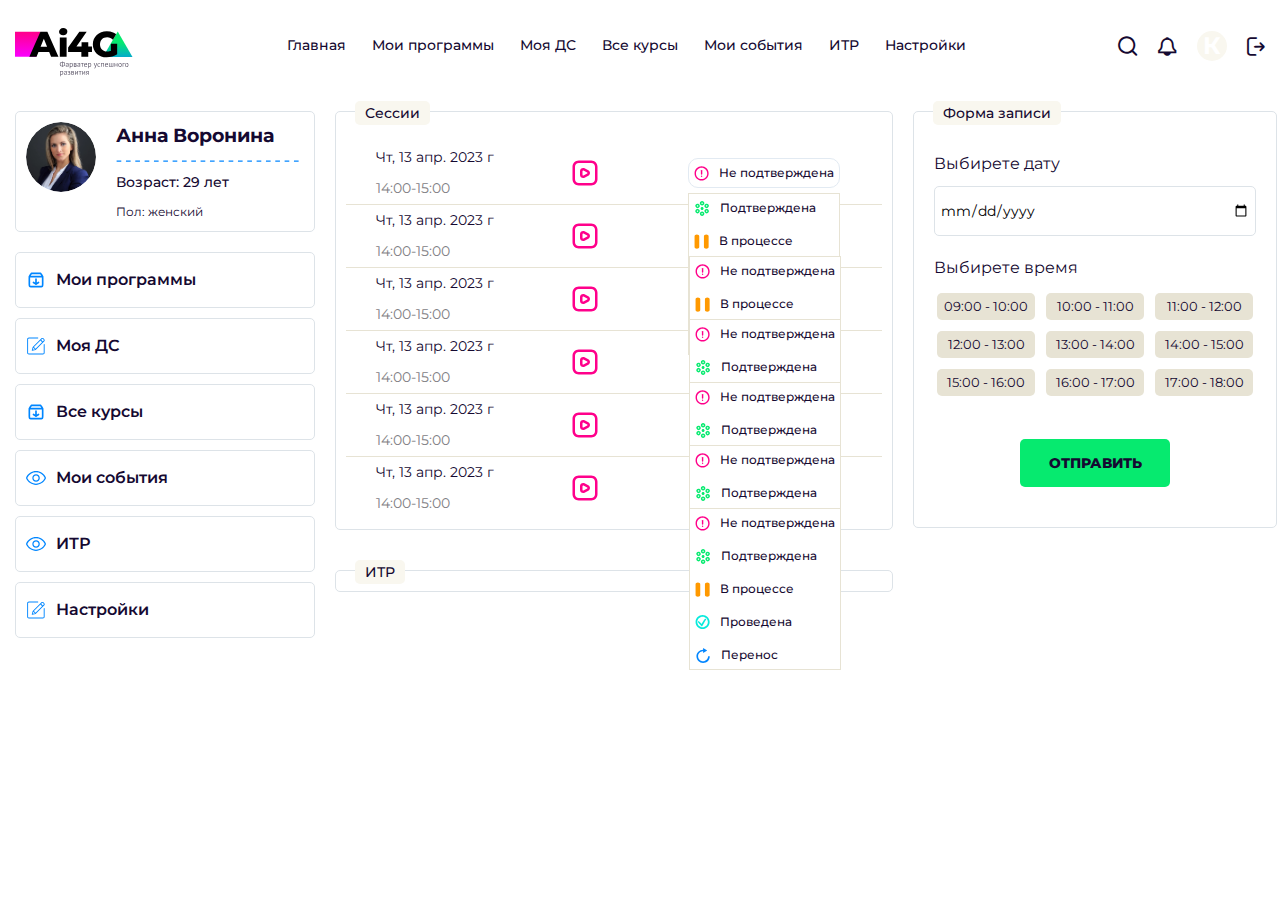
==== commit ec9ecd61: "Add files via upload" ====
--- a/index.html
+++ b/index.html
@@ -5,11 +5,11 @@
 	<title>Личный кабинет клиента</title>
 	<meta charset="UTF-8">
 	<meta name="format-detection" content="telephone=no">
-	<link rel="stylesheet" href="css/style.min.css?_v=20230417161212">
+	<link rel="stylesheet" href="css/style.min.css?_v=20230505153710">
 	<link rel="shortcut icon" href="favicon.ico">
 	<meta name="viewport" content="width=device-width, initial-scale=1.0">
-	<link href="https://fonts.googleapis.com/css?family=Montserrat:regular,500,600,700,800,900&display=swap&subset=cyrillic-ext&_v=20230417161212" rel="stylesheet">
-	<link href="https://fonts.googleapis.com/css?family=Roboto:regular,500,700&display=swap&subset=cyrillic-ext&_v=20230417161212" rel="stylesheet">
+	<link href="https://fonts.googleapis.com/css?family=Montserrat:regular,500,600,700,800,900&display=swap&subset=cyrillic-ext&_v=20230505153710" rel="stylesheet">
+	<link href="https://fonts.googleapis.com/css?family=Roboto:regular,500,700&display=swap&subset=cyrillic-ext&_v=20230505153710" rel="stylesheet">
 
 </head>
 
@@ -79,7 +79,7 @@
 						<a class="header__bell _icon-bell" href=""></a>
 						<div class="header__image-box">
 							<!-- <a href="/my_profile" class="header__image"> -->
-							<a href="my_profile.html" class="header__image">
+							<a href="settings.html" class="header__image">
 								<span class="header__word">К</span>
 								<span class="header__word_hidden">Изменить фото</span>
 							</a>
@@ -519,7 +519,7 @@
 			</div>
 		</div>
 	</div>
-	<script src="js/app.min.js?_v=20230417161212"></script>
+	<script src="js/app.min.js?_v=20230505153710"></script>
 </body>
 
 </html>--- a/css/style.min.css
+++ b/css/style.min.css
@@ -1 +1 @@
-@charset "UTF-8";@font-face{font-family:icons;font-display:swap;src:url(../fonts/icons.woff2) format("woff2"),url(../fonts/icons.woff) format("woff");font-weight:400;font-style:normal}@font-face{font-family:icons;font-display:swap;src:url(../fonts/icons.woff) format("woff"),url(../fonts/icons.woff2#icons) format("woff2");font-weight:400;font-style:normal;font-display:block}[class*=" _icon-"]:before,[class^=_icon-]:before{font-family:icons;font-style:normal;font-weight:400;font-variant:normal;text-transform:none;line-height:1;-webkit-font-smoothing:antialiased;-moz-osx-font-smoothing:grayscale}[class*=" _icon-"]:before,[class^=_icon-]:before{display:block}._icon-bell:before{content:"\e901"}._icon-exit:before{content:"\e903"}._icon-search:before{content:"\e904"}._icon-arrow-up:before{content:"\e905"}._icon-arrow-down:before{content:"\e900"}._icon-camera:before{content:"\e902"}*{padding:0;margin:0;border:0}*,:after,:before{-webkit-box-sizing:border-box;box-sizing:border-box}body,html{height:100%;min-width:320px}body{color:#150931;line-height:1;font-family:Montserrat;font-size:.875rem;-ms-text-size-adjust:100%;-moz-text-size-adjust:100%;-webkit-text-size-adjust:100%;-webkit-font-smoothing:antialiased;-moz-osx-font-smoothing:grayscale}button,input,textarea{font-family:Montserrat;font-size:inherit}button{cursor:pointer;color:inherit;background-color:inherit}a{color:inherit}a:link,a:visited{text-decoration:none}a:hover{text-decoration:none}ul li{list-style:none}img{vertical-align:top}h1,h2,h3,h4,h5,h6{font-weight:inherit;font-size:inherit}.lock body{overflow:hidden;-ms-touch-action:none;touch-action:none}.wrapper{font-family:Montserrat;min-height:100%;display:-webkit-box;display:-ms-flexbox;display:flex;-webkit-box-orient:vertical;-webkit-box-direction:normal;-ms-flex-direction:column;flex-direction:column;overflow:hidden}.wrapper>main{-webkit-box-flex:1;-ms-flex:1 1 auto;flex:1 1 auto}.wrapper>*{min-width:0}[class*=__container]{max-width:87.5rem;-webkit-box-sizing:content-box;box-sizing:content-box;margin:0 auto;padding:0 .9375rem}.button{display:-webkit-inline-box;display:-ms-inline-flexbox;display:inline-flex;padding:0 0}.button._fw{width:100%}input[type=email],input[type=tel],input[type=text],textarea{-webkit-appearance:none;-moz-appearance:none;appearance:none}.input{border-radius:0!important;width:100%;display:block;padding:0 20px;border:1px solid #eee}textarea.input{resize:none;padding:0 0}.checkbox{position:relative}.checkbox:not(:last-child){margin-bottom:.3125em}.checkbox__input{position:absolute;width:0;height:0;opacity:0}.checkbox__input:focus+.checkbox__label:before{-webkit-box-shadow:0 0 5px #000;box-shadow:0 0 5px #000}.checkbox__input:checked+.checkbox__label:before{background:#000}.checkbox__label{cursor:pointer;display:-webkit-inline-box;display:-ms-inline-flexbox;display:inline-flex;-webkit-box-align:center;-ms-flex-align:center;align-items:center;position:relative;gap:10px}.checkbox__label:before{content:"";-ms-flex-item-align:start;align-self:flex-start;-webkit-box-flex:0;-ms-flex:0 0 20px;flex:0 0 20px;width:20px;height:20px;border:1px solid #a7a9ac}.options{display:-webkit-box;display:-ms-flexbox;display:flex;-webkit-box-orient:vertical;-webkit-box-direction:normal;-ms-flex-direction:column;flex-direction:column;-webkit-box-align:start;-ms-flex-align:start;align-items:flex-start}.options__item{position:relative;cursor:pointer}.options__item:not(:last-child){margin-bottom:.3125em}.options__input{width:0;height:0;opacity:0;position:absolute}.options__input:focus+.options__label:before{-webkit-box-shadow:0 0 5px #000;box-shadow:0 0 5px #000}.options__input:checked+.options__label:after{-webkit-transform:scale(1);-ms-transform:scale(1);transform:scale(1)}.options__label{display:-webkit-inline-box;display:-ms-inline-flexbox;display:inline-flex;-webkit-box-align:center;-ms-flex-align:center;align-items:center;cursor:pointer;gap:10px}.options__label:before{content:"";-ms-flex-item-align:start;align-self:flex-start;width:20px;height:20px;-webkit-box-flex:0;-ms-flex:0 0 20px;flex:0 0 20px;border-radius:50%;border:1px solid #a7a9ac}.options__label:after{content:"";-webkit-transition:all .3s ease 0s;-o-transition:all .3s ease 0s;transition:all .3s ease 0s;-webkit-transform:scale(0);-ms-transform:scale(0);transform:scale(0);width:10px;height:10px;border-radius:50%;background-color:#77243a;position:absolute;left:5px;top:5px}.select{position:relative}.select__body{position:relative}.select__title{color:inherit;text-align:left;border:1px solid #d9d9d9;background-color:#fff;cursor:pointer;width:100%;border-radius:4px}.select__value{display:-webkit-box;display:-ms-flexbox;display:flex;-webkit-box-align:center;-ms-flex-align:center;align-items:center;height:1.875rem;padding:0 .9375rem;gap:.625rem}.select__value>*{-webkit-box-flex:1;-ms-flex:1 1 auto;flex:1 1 auto}.select__value:after{content:"";-ms-flex-item-align:stretch;-ms-grid-row-align:stretch;align-self:stretch;-webkit-box-flex:0;-ms-flex:0 0 10px;flex:0 0 10px;-webkit-transition:all .3s ease 0s;-o-transition:all .3s ease 0s;transition:all .3s ease 0s;display:-webkit-box;display:-ms-flexbox;display:flex;-webkit-box-pack:center;-ms-flex-pack:center;justify-content:center;-webkit-box-align:center;-ms-flex-align:center;align-items:center}._select-open .select__value:after{-webkit-transform:rotate(-180deg);-ms-transform:rotate(-180deg);transform:rotate(-180deg)}.select__value._select-pseudo-label::before{content:attr(data-pseudo-label);opacity:.5}.select__text{-webkit-box-flex:1;-ms-flex:1 1 auto;flex:1 1 auto}.select__input{width:100%;background-color:transparent;height:100%}.select__options{color:#000;position:absolute;top:29px;border-radius:0 0 4px 4px;min-width:100%;left:0;background-color:#fff;border-top:0;border:1px solid #d9d9d9;border-top:0;padding:10px 0 5px 0}.select__scroll{overflow-y:auto;overflow-x:hidden;max-height:200px}.select__option{width:100%;display:block;text-align:left;cursor:pointer;padding:5px 15px;color:inherit}.select__option._select-selected{background-color:#eee}.select__row{display:-webkit-inline-box;display:-ms-inline-flexbox;display:inline-flex;-webkit-box-align:center;-ms-flex-align:center;align-items:center}.select._select-open{z-index:5}._select-tag{cursor:pointer}body::after{content:"";background-color:rgba(0,0,0,.5);position:fixed;width:100%;height:100%;top:0;left:0;opacity:0;-webkit-transition:opacity .8s ease 0s;-o-transition:opacity .8s ease 0s;transition:opacity .8s ease 0s;pointer-events:none;z-index:149}.popup-show body::after{opacity:1}.popup{position:fixed;top:0;left:0;bottom:0;right:0;padding:30px 10px;-webkit-transition:visibility .8s ease 0s;-o-transition:visibility .8s ease 0s;transition:visibility .8s ease 0s;visibility:hidden;pointer-events:none}.popup_show{z-index:150;visibility:visible;overflow:auto;pointer-events:auto}.popup_show .popup__content{visibility:visible;-webkit-transform:scale(1);-ms-transform:scale(1);transform:scale(1)}.popup__wrapper{display:-webkit-box;display:-ms-flexbox;display:flex;-webkit-box-orient:vertical;-webkit-box-direction:normal;-ms-flex-direction:column;flex-direction:column;-webkit-box-align:center;-ms-flex-align:center;align-items:center;min-height:100%;-webkit-box-flex:1;-ms-flex:1 1 auto;flex:1 1 auto;width:100%;display:flex;-webkit-box-pack:center;-ms-flex-pack:center;justify-content:center;align-items:center}.popup__content{visibility:hidden;-webkit-transform:scale(0);-ms-transform:scale(0);transform:scale(0);-webkit-transition:-webkit-transform .3s ease 0s;transition:-webkit-transform .3s ease 0s;-o-transition:transform .3s ease 0s;transition:transform .3s ease 0s;transition:transform .3s ease 0s,-webkit-transform .3s ease 0s;background-color:#eee;padding:20px;width:100%;max-width:900px;border-radius:20px}.lock .popup__content{visibility:visible}[class*=-ibg]{position:relative}[class*=-ibg] img{position:absolute;width:100%;height:100%;top:0;left:0;-o-object-fit:cover;object-fit:cover}[class*=-ibg_contain] img{-o-object-fit:contain;object-fit:contain}.btn{display:-webkit-box;display:-ms-flexbox;display:flex;-webkit-box-align:center;-ms-flex-align:center;align-items:center;-webkit-box-pack:center;-ms-flex-pack:center;justify-content:center;padding:10px;width:150px;background:#06ea6f;border-radius:5px;color:#150931;-webkit-transition:all .3s ease;-o-transition:all .3s ease;transition:all .3s ease;min-height:48px;font-weight:800;text-transform:uppercase}.btn:hover{background:#ff008a}@-webkit-keyframes ani{0%{opacity:0}100%{opacity:1}}@keyframes ani{0%{opacity:0}100%{opacity:1}}.title{font-size:1.25rem;line-height:1.5;font-weight:600;margin:0 0 1.875rem 0}.setting{font-family:Roboto;font-size:10px;line-height:150%;color:#0386ff}.popup__form{display:-webkit-box;display:-ms-flexbox;display:flex;gap:.3125rem}.popup__input{width:80%;background:#fff;outline:0;font-size:16px;-webkit-transition:all .3s ease 0s;-o-transition:all .3s ease 0s;transition:all .3s ease 0s;border:1px solid #f9f7ef;-webkit-box-shadow:2px 8px 16px rgba(194,198,208,.06);box-shadow:2px 8px 16px rgba(194,198,208,.06);border-radius:5px;padding:20px;min-height:62px}.popup__input::before{font-size:1.25rem;color:#150931;-webkit-transition:all .3s ease 0s;-o-transition:all .3s ease 0s;transition:all .3s ease 0s}.popup__button{font-size:16px;font-weight:600}.popup-search .popup__content{padding:100px 20px;position:relative;background-color:#f9f7ef}.popup-search .popup__close{position:fixed;top:0;right:0;padding:10px;background:0 0}.header{font-family:Montserrat;margin:0 0 20px 0}.header__body{display:-webkit-box;display:-ms-flexbox;display:flex;-webkit-box-align:center;-ms-flex-align:center;align-items:center;-webkit-box-pack:justify;-ms-flex-pack:justify;justify-content:space-between;position:relative;z-index:5;padding:1.25rem 0}.header__logo img{-webkit-transition:all .3s ease 0s;-o-transition:all .3s ease 0s;transition:all .3s ease 0s;-webkit-transform:translateY(7px);-ms-transform:translateY(7px);transform:translateY(7px);min-width:120px}.header__logo img:hover{opacity:.7}.header__profile{display:-webkit-box;display:-ms-flexbox;display:flex;-webkit-box-align:center;-ms-flex-align:center;align-items:center;gap:20px;-webkit-transition:all .3s ease 0s;-o-transition:all .3s ease 0s;transition:all .3s ease 0s}.header__profile img{width:20px;height:20px}.header__profile:hover{color:#8590aa}.header__button{-webkit-transition:all .3s ease 0s;-o-transition:all .3s ease 0s;transition:all .3s ease 0s}.header__button:active{-webkit-transform:translateY(1px);-ms-transform:translateY(1px);transform:translateY(1px);background:#f9f7ef}.header__button::before{font-size:1.25rem;color:#150931;-webkit-transition:all .3s ease 0s;-o-transition:all .3s ease 0s;transition:all .3s ease 0s}.header__button:hover{color:#150931;-webkit-transition:all .3s ease 0s;-o-transition:all .3s ease 0s;transition:all .3s ease 0s}.header__button:hover::before{color:#0386ff}.header__image{-webkit-box-align:center;-ms-flex-align:center;align-items:center;background-color:#f9f7ef;border-radius:50%;-webkit-box-sizing:border-box;box-sizing:border-box;color:#fff;display:-webkit-box;display:-ms-flexbox;display:flex;-webkit-box-pack:center;-ms-flex-pack:center;justify-content:center;overflow:hidden;font-size:24px;font-weight:700;height:30px;line-height:46px;width:30px;-webkit-transition:all .3s ease 0s;-o-transition:all .3s ease 0s;transition:all .3s ease 0s}.header__image:hover{background-color:#e7e3d4}.header__image:hover .account__word{display:none}.header__image:hover .account__word_hidden{display:block}.header__word_hidden{display:none;font-weight:500;font-size:12px;line-height:150%;color:#2e363e;text-align:center}.header__exit::before{font-size:1.25rem;color:#150931;-webkit-transition:all .3s ease 0s;-o-transition:all .3s ease 0s;transition:all .3s ease 0s}.header__exit:hover{color:#150931;-webkit-transition:all .3s ease 0s;-o-transition:all .3s ease 0s;transition:all .3s ease 0s}.header__exit:hover::before{color:#0386ff}.header__bell::before{font-size:1.25rem;color:#150931;-webkit-transition:all .3s ease 0s;-o-transition:all .3s ease 0s;transition:all .3s ease 0s}.header__bell:hover{color:#150931;-webkit-transition:all .3s ease 0s;-o-transition:all .3s ease 0s;transition:all .3s ease 0s}.header__bell:hover::before{color:#0386ff}.menu__body{position:relative}.menu__list{color:#150931;display:-webkit-box;display:-ms-flexbox;display:flex;-webkit-box-align:center;-ms-flex-align:center;align-items:center;gap:1.25rem;font-size:.875rem}.menu__item{display:-webkit-box;display:-ms-flexbox;display:flex;-webkit-box-align:center;-ms-flex-align:center;align-items:center;-webkit-box-pack:justify;-ms-flex-pack:justify;justify-content:space-between;-ms-flex-wrap:wrap;flex-wrap:wrap;margin:0 3px;padding:5px 0;position:relative}.menu__item_logo{display:none}.menu__item_logo img{width:120px;height:auto}.menu__item_exit{display:none}.menu__link{-webkit-transition:all .3s ease 0s;-o-transition:all .3s ease 0s;transition:all .3s ease 0s;line-height:142.8571428571%;font-weight:500}.menu__link:hover{color:#0386ff}.icon-menu{display:none}.my-profile{margin:0 0 40px 0}.my-profile__body{display:-webkit-box;display:-ms-flexbox;display:flex;-webkit-box-pack:justify;-ms-flex-pack:justify;justify-content:space-between}.my-profile__left{width:300px;min-width:300px;margin:0 20px 0 0}.my-profile__right{-webkit-box-flex:0;-ms-flex:0 1 100%;flex:0 1 100%;display:-webkit-box;display:-ms-flexbox;display:flex;gap:20px}.my-profile__itr{-webkit-box-flex:0;-ms-flex:0 0 60%;flex:0 0 60%}.my-profile__recording{-webkit-box-flex:1;-ms-flex:1 1 100%;flex:1 1 100%}.profile-client{display:-webkit-box;display:-ms-flexbox;display:flex;gap:20px;margin:0 0 20px 0;border-radius:5px;background:#fff;border:1px solid #dde3e8;padding:10px;-webkit-transition:all .3s ease 0s;-o-transition:all .3s ease 0s;transition:all .3s ease 0s}.profile-client:hover{-webkit-box-shadow:0 2px 2px 0 #dde3e8;box-shadow:0 2px 2px 0 #dde3e8}.profile-client__image{border-radius:50%;overflow:hidden;height:70px;width:70px}.profile-client__image img{border-radius:50%;overflow:hidden;height:70px;width:70px;-webkit-transition:all .5s linear;-o-transition:all .5s linear;transition:all .5s linear}.profile-client__image img:hover{-webkit-transform:scale(1.3);-ms-transform:scale(1.3);transform:scale(1.3);width:70px;overflow:hidden}.profile-client__block{display:-webkit-box;display:-ms-flexbox;display:flex;-webkit-box-orient:vertical;-webkit-box-direction:normal;-ms-flex-direction:column;flex-direction:column;gap:10px;-webkit-box-align:start;-ms-flex-align:start;align-items:flex-start}.profile-client__title{font-weight:700;line-height:150%}.profile-client__line{height:2px}.profile-client__age{line-height:150%;font-weight:500}.profile-client__gender{line-height:150%;font-size:12px}.menu-my-profile{gap:10px;display:-webkit-box;display:-ms-flexbox;display:flex;-webkit-box-orient:vertical;-webkit-box-direction:normal;-ms-flex-direction:column;flex-direction:column;margin:0 20px 0 0;width:300px;min-width:300px}.menu-my-profile__item{display:-webkit-box;display:-ms-flexbox;display:flex;gap:10px;border-radius:5px;background:#fff;border:1px solid #dde3e8;padding:15px 10px;-webkit-transition:all .3s ease 0s;-o-transition:all .3s ease 0s;transition:all .3s ease 0s;font-weight:600;font-size:16px;line-height:150%;text-align:center;-webkit-box-align:center;-ms-flex-align:center;align-items:center}.menu-my-profile__item:hover{-webkit-box-shadow:0 2px 2px 0 #dde3e8;box-shadow:0 2px 2px 0 #dde3e8}.menu-my-profile__item img{width:20px;height:20px;-webkit-filter:invert(40%) sepia(37%) saturate(5461%) hue-rotate(192deg) brightness(99%) contrast(110%);filter:invert(40%) sepia(37%) saturate(5461%) hue-rotate(192deg) brightness(99%) contrast(110%)}.itr-main{display:-webkit-box;display:-ms-flexbox;display:flex;-webkit-box-orient:vertical;-webkit-box-direction:normal;-ms-flex-direction:column;flex-direction:column;gap:40px}.itr-main__item{position:relative}.itr-main__title{position:absolute;font-weight:500;margin:0 0 1.25rem 0;top:-10px;left:20px;background:#f9f7ef;border-radius:5px;padding:5px 10px;-webkit-transition:all .3s ease 0s;-o-transition:all .3s ease 0s;transition:all .3s ease 0s}.itr-main__title:hover{background:#e7e3d4}.itr-main__content{background:#fff;border:1px solid #dde3e8;padding:10px 10px;border-radius:5px}.subpage{margin:0 0 50px 0}.view-subpage__title{font-weight:600;font-size:18px;line-height:150%;margin:0 0 20px 0}.view-subpage__list{gap:20px;display:-ms-grid;display:grid;-ms-grid-columns:(1fr)[3];grid-template-columns:repeat(3,1fr);-ms-grid-rows:(1fr)[4];grid-template-rows:repeat(4,1fr)}.view-subpage__item{position:relative;border-radius:5px;background:#fff;-webkit-box-shadow:0 2px 10px 0 rgba(0,0,0,.12);box-shadow:0 2px 10px 0 rgba(0,0,0,.12);padding:10px;-webkit-transition:all .3s ease 0s;-o-transition:all .3s ease 0s;transition:all .3s ease 0s;display:-webkit-box;display:-ms-flexbox;display:flex;-webkit-box-orient:vertical;-webkit-box-direction:normal;-ms-flex-direction:column;flex-direction:column;gap:10px}.view-subpage__item img{width:30px;height:30px;-webkit-filter:invert(56%) sepia(59%) saturate(277%) hue-rotate(11deg) brightness(95%) contrast(88%);filter:invert(56%) sepia(59%) saturate(277%) hue-rotate(11deg) brightness(95%) contrast(88%)}.view-subpage__item:hover{-webkit-box-shadow:0 2px 10px 0 rgba(0,0,0,.32);box-shadow:0 2px 10px 0 rgba(0,0,0,.32)}.view-subpage__number{position:absolute;right:5px;bottom:5px;font-size:60px;font-weight:900;color:#e7e3d4;z-index:1}.view-subpage__subtitle{font-size:16px;font-weight:500;line-height:130%;z-index:10;position:relative;max-width:200px}.view-subpage__text{line-height:130%;z-index:10;position:relative;max-width:200px}.main-recording{position:relative}.recording__title{position:absolute;font-weight:500;top:-10px;left:20px;background:#f9f7ef;border-radius:5px;padding:5px 10px;-webkit-transition:all .3s ease 0s;-o-transition:all .3s ease 0s;transition:all .3s ease 0s}.recording__title:hover{background:#e7e3d4}.recording__body{background:#fff;border:1px solid #dde3e8;padding:40px 20px;border-radius:5px;display:-webkit-box;display:-ms-flexbox;display:flex;-webkit-box-align:center;-ms-flex-align:center;align-items:center;-webkit-box-pack:center;-ms-flex-pack:center;justify-content:center}.recording__list{display:-webkit-box;display:-ms-flexbox;display:flex;-webkit-box-orient:vertical;-webkit-box-direction:normal;-ms-flex-direction:column;flex-direction:column;gap:20px}.recording__list li{display:-webkit-box;display:-ms-flexbox;display:flex;-webkit-box-orient:vertical;-webkit-box-direction:normal;-ms-flex-direction:column;flex-direction:column;gap:10px}.recording__label{font-size:16px;line-height:150%}.recording__input{outline:0;height:50px;background:#fff;border:1px solid #dde3e8;padding:5px;border-radius:5px;-webkit-transition:all .3s ease 0s;-o-transition:all .3s ease 0s;transition:all .3s ease 0s}.recording__input:focus{-webkit-box-shadow:0 2px 2px 0 #dde3e8;box-shadow:0 2px 2px 0 #dde3e8}.recording__btn{-ms-flex-item-align:center;-ms-grid-row-align:center;align-self:center}.recording__list-time{display:-ms-grid;display:grid;gap:5px;-ms-grid-columns:(1fr)[3];grid-template-columns:repeat(3,1fr);margin:0 0 20px 0}.recording__list-time li{cursor:pointer;display:inline-block;padding:7px;font-size:13px;background-color:#e7e3d4;border-radius:5px;width:98px;text-align:center;margin:3px;-webkit-transition:all .3s ease 0s;-o-transition:all .3s ease 0s;transition:all .3s ease 0s}.recording__list-time li:hover{background-color:#f9f7ef}.recording__list-time li:active{background-color:#06ea6f}.couch-session{margin:20px 0 0 0}.couch-session__item{display:-ms-grid;display:grid;-ms-grid-columns:32% 10% 43%;grid-template-columns:32% 10% 43%;padding:5px;gap:20px;-webkit-box-align:center;-ms-flex-align:center;align-items:center;-webkit-transition:all .3s ease 0s;-o-transition:all .3s ease 0s;transition:all .3s ease 0s;justify-items:center;-webkit-box-pack:justify;-ms-flex-pack:justify;justify-content:space-between}.couch-session__item:not(:last-child){border-bottom:1px solid #e7e3d4}.couch-session__item:hover{background-color:#f9f7ef}.couch-session__button{display:-webkit-box;display:-ms-flexbox;display:flex;gap:10px;-webkit-box-align:center;-ms-flex-align:center;align-items:center;-webkit-box-pack:center;-ms-flex-pack:center;justify-content:center;border-radius:10px;padding:5px;font-weight:500;font-size:12px;line-height:150%;min-width:150px;border:1px solid #e2eaf2;background-color:#fff;-webkit-transition:all .3s ease 0s;-o-transition:all .3s ease 0s;transition:all .3s ease 0s}.couch-session__button img{width:15px;height:15px}.couch-session__button:hover{background-color:#e7e3d4}.couch-session__text{line-height:120%;font-weight:500;font-size:16px;padding:10px;-webkit-transition:all .3s ease 0s;-o-transition:all .3s ease 0s;transition:all .3s ease 0s}.couch-session__text:hover{text-decoration:underline}.couch-session__data{margin:0 0 10px 0;line-height:150%}.couch-session__time{line-height:150%;color:#828185}.couch-session__video img{width:30px;height:30px;-webkit-filter:invert(17%) sepia(90%) saturate(6674%) hue-rotate(321deg) brightness(104%) contrast(107%);filter:invert(17%) sepia(90%) saturate(6674%) hue-rotate(321deg) brightness(104%) contrast(107%)}.couch-session__status{position:relative}.couch-session__sublist{position:absolute;top:30px;left:0;margin:5px 0;background-color:#fff;border:1px solid #e7e3d4;z-index:10}.couch-session__sublist-item{display:-webkit-box;display:-ms-flexbox;display:flex;gap:10px;-webkit-box-align:center;-ms-flex-align:center;align-items:center;text-align:left;border-radius:5px;padding:5px;font-weight:500;font-size:12px;line-height:150%;min-width:150px;-webkit-transition:all .3s ease 0s;-o-transition:all .3s ease 0s;transition:all .3s ease 0s}.couch-session__sublist-item img{width:15x;height:15px}.couch-session__sublist-item:not(:last-child){margin:0 0 5px 0}.couch-session__sublist-item:hover{background-color:#f9f7ef}.swiper{overflow:hidden}.swiper-wrapper{width:100%;height:100%;-webkit-box-sizing:content-box;box-sizing:content-box;display:-webkit-box;display:-ms-flexbox;display:flex;position:relative}.swiper-vertical .swiper-wrapper{-webkit-box-orient:vertical;-webkit-box-direction:normal;-ms-flex-direction:column;flex-direction:column}.swiper-autoheight .swiper-wrapper{-webkit-box-align:start;-ms-flex-align:start;align-items:flex-start}.swiper-initialized .swiper-slide{-ms-flex-negative:0;flex-shrink:0}.swiper-android .swiper-slide,.swiper-android .swiper-wrapper{-webkit-transform:translate3d(0,0,0);transform:translate3d(0,0,0)}.swiper-button-lock{display:none!important}@media (min-width:89.375em){.profile-client__title{font-size:1.25rem}}@media (max-width:1250px){.recording__list-time{-ms-grid-columns:(1fr)[2];grid-template-columns:repeat(2,1fr)}.couch-session__data{font-size:12px}}@media (max-width:1200px){.menu__list{font-size:.75rem;gap:.625rem}.couch-session__text{font-size:12px}}@media (max-width:1100px){.couch-session{height:auto}}@media (max-width:600px){.couch-session{-ms-grid-columns:(1fr)[2];grid-template-columns:repeat(2,1fr)}}@media (max-width:420px){.couch-session{-ms-grid-columns:(1fr)[1];grid-template-columns:repeat(1,1fr)}}@media (max-width:350px){.profile-client__image{height:70px;width:70px}.profile-client__image img{height:70px;width:70px}}@media (max-width:20em){.profile-client__title{font-size:.75rem}}@media (max-width:61.99875em){.menu{width:30px;height:30px;display:-webkit-box;display:-ms-flexbox;display:flex;-webkit-box-align:center;-ms-flex-align:center;align-items:center;-webkit-box-pack:center;-ms-flex-pack:center;justify-content:center;background:#fff;border-radius:15px;position:relative;z-index:12}.menu-open .menu{background:#f9f7ef}.menu__body{position:fixed;width:100%;height:100%;top:0;left:-100%;overflow:auto;background-color:#f9f7ef;-webkit-transition:left .3s ease 0s;-o-transition:left .3s ease 0s;transition:left .3s ease 0s;padding:20px 15px 30px 15px;z-index:3}.menu__body::before{content:"";position:fixed;width:100%;height:20px;top:0;left:-100%;-webkit-transition:left .3s ease 0s;-o-transition:left .3s ease 0s;transition:left .3s ease 0s;background-color:#f9f7ef;z-index:25}.menu-open .menu__body{left:0}.menu-open .menu__body::before{left:0}.menu__list{-webkit-box-orient:vertical;-webkit-box-direction:normal;-ms-flex-direction:column;flex-direction:column;font-size:1.125rem;-webkit-box-align:start;-ms-flex-align:start;align-items:start;margin-bottom:20px}.menu__item_logo{display:block;margin-bottom:20px}.menu__item{-webkit-box-pack:start;-ms-flex-pack:start;justify-content:start}.icon-menu{display:block;position:relative;width:1.5625rem;height:1.125rem;cursor:pointer;z-index:15}.icon-menu span,.icon-menu::after,.icon-menu::before{content:"";-webkit-transition:all .3s ease 0s;-o-transition:all .3s ease 0s;transition:all .3s ease 0s;right:0;position:absolute;width:100%;height:.125rem;background-color:#150931;border-radius:2px}.icon-menu::before{top:0}.icon-menu::after{bottom:0}.icon-menu span{top:calc(50% - .0625rem)}.menu-open .icon-menu span{width:0}.menu-open .icon-menu::before{top:calc(50% - .0625rem);-webkit-transform:rotate(-45deg);-ms-transform:rotate(-45deg);transform:rotate(-45deg)}.menu-open .icon-menu::after{bottom:calc(50% - .0625rem);-webkit-transform:rotate(45deg);-ms-transform:rotate(45deg);transform:rotate(45deg)}.my-profile__body{-webkit-box-orient:vertical;-webkit-box-direction:normal;-ms-flex-direction:column;flex-direction:column}.my-profile__left{width:100%;min-width:100%;margin:0 0 20px 0}.menu-my-profile{gap:20px;display:-ms-grid;display:grid;-ms-grid-columns:(1fr)[3];grid-template-columns:repeat(3,1fr);-ms-grid-rows:(1fr)[2];grid-template-rows:repeat(2,1fr);width:100%;min-width:100%}.view-subpage__list{-ms-grid-columns:(1fr)[2];grid-template-columns:repeat(2,1fr);-ms-grid-rows:(1fr)[6];grid-template-rows:repeat(6,1fr)}}@media (max-width:47.99875em){.popup__form{-webkit-box-orient:vertical;-webkit-box-direction:normal;-ms-flex-direction:column;flex-direction:column;-webkit-box-align:center;-ms-flex-align:center;align-items:center;gap:1.25rem}.popup__input{width:90%}.header__button{right:10%}.my-profile__right{-webkit-box-orient:vertical;-webkit-box-direction:normal;-ms-flex-direction:column;flex-direction:column}.my-profile__recording{width:100%;min-width:100%}.profile-client__block{gap:5px}.menu-my-profile{gap:10px;-ms-grid-columns:(1fr)[2];grid-template-columns:repeat(2,1fr);-ms-grid-rows:(1fr)[3];grid-template-rows:repeat(3,1fr)}.menu-my-profile{gap:10px;-ms-grid-columns:(1fr)[1];grid-template-columns:repeat(1,1fr);-ms-grid-rows:(1fr)[6];grid-template-rows:repeat(6,1fr)}.couch-session{display:-ms-grid;display:grid;-ms-grid-columns:(1fr)[3];grid-template-columns:repeat(3,1fr);gap:10px}.couch-session__item{justify-items:center;-ms-grid-columns:(1fr)[1];grid-template-columns:repeat(1,1fr);text-align:center}}@media (max-width:29.99875em){.header__image-box{display:none}.header__image{display:none}.header__word_hidden{font-size:10px}.header__exit{display:none}.menu__item_exit{display:block}.view-subpage__list{-ms-grid-columns:(1fr)[1];grid-template-columns:repeat(1,1fr);-ms-grid-rows:(1fr)[11];grid-template-rows:repeat(11,1fr)}}@media (min-width:20em) and (max-width:89.375em){@supports (font-size:clamp(0.75rem ,0.6058558559rem + 0.7207207207vw ,1.25rem)){.profile-client__title{font-size:clamp(.75rem ,.6058558559rem + .7207207207vw ,1.25rem)}}@supports not (font-size:clamp(0.75rem ,0.6058558559rem + 0.7207207207vw ,1.25rem)){.profile-client__title{font-size:calc(.75rem + .5 * (100vw - 20rem)/ 69.375)}}}@media (min-width:29.99875em) and (max-width:47.99875em){.profile-client__line{height:1px}}@media (any-hover:hover){.select__option:hover{background:#d9d9d9}}+@charset "UTF-8";@font-face{font-family:icons;font-display:swap;src:url(../fonts/icons.woff2) format("woff2"),url(../fonts/icons.woff) format("woff");font-weight:400;font-style:normal}@font-face{font-family:icons;font-display:swap;src:url(../fonts/icons.woff) format("woff"),url(../fonts/icons.woff2#icons) format("woff2");font-weight:400;font-style:normal;font-display:block}[class*=" _icon-"]:before,[class^=_icon-]:before{font-family:icons;font-style:normal;font-weight:400;font-variant:normal;text-transform:none;line-height:1;-webkit-font-smoothing:antialiased;-moz-osx-font-smoothing:grayscale}[class*=" _icon-"]:before,[class^=_icon-]:before{display:block}._icon-bell:before{content:"\e901"}._icon-exit:before{content:"\e903"}._icon-search:before{content:"\e904"}._icon-arrow-up:before{content:"\e905"}._icon-arrow-down:before{content:"\e900"}._icon-camera:before{content:"\e902"}*{padding:0;margin:0;border:0}*,:after,:before{-webkit-box-sizing:border-box;box-sizing:border-box}body,html{height:100%;min-width:320px}body{color:#150931;line-height:1;font-family:Montserrat;font-size:.875rem;-ms-text-size-adjust:100%;-moz-text-size-adjust:100%;-webkit-text-size-adjust:100%;-webkit-font-smoothing:antialiased;-moz-osx-font-smoothing:grayscale}button,input,textarea{font-family:Montserrat;font-size:inherit}button{cursor:pointer;color:inherit;background-color:inherit}a{color:inherit}a:link,a:visited{text-decoration:none}a:hover{text-decoration:none}ul li{list-style:none}img{vertical-align:top}h1,h2,h3,h4,h5,h6{font-weight:inherit;font-size:inherit}.lock body{overflow:hidden;-ms-touch-action:none;touch-action:none}.wrapper{font-family:Montserrat;min-height:100%;display:-webkit-box;display:-ms-flexbox;display:flex;-webkit-box-orient:vertical;-webkit-box-direction:normal;-ms-flex-direction:column;flex-direction:column;overflow:hidden}.wrapper>main{-webkit-box-flex:1;-ms-flex:1 1 auto;flex:1 1 auto}.wrapper>*{min-width:0}[class*=__container]{max-width:87.5rem;-webkit-box-sizing:content-box;box-sizing:content-box;margin:0 auto;padding:0 .9375rem}.button{display:-webkit-inline-box;display:-ms-inline-flexbox;display:inline-flex;padding:0 0}.button._fw{width:100%}input[type=email],input[type=tel],input[type=text],textarea{-webkit-appearance:none;-moz-appearance:none;appearance:none}.input{border-radius:0!important;width:100%;display:block;padding:0 20px;border:1px solid #eee}textarea.input{resize:none;padding:0 0}.checkbox{position:relative}.checkbox:not(:last-child){margin-bottom:.3125em}.checkbox__input{position:absolute;width:0;height:0;opacity:0}.checkbox__input:focus+.checkbox__label:before{-webkit-box-shadow:0 0 5px #000;box-shadow:0 0 5px #000}.checkbox__input:checked+.checkbox__label:before{background:#000}.checkbox__label{cursor:pointer;display:-webkit-inline-box;display:-ms-inline-flexbox;display:inline-flex;-webkit-box-align:center;-ms-flex-align:center;align-items:center;position:relative;gap:10px}.checkbox__label:before{content:"";-ms-flex-item-align:start;align-self:flex-start;-webkit-box-flex:0;-ms-flex:0 0 20px;flex:0 0 20px;width:20px;height:20px;border:1px solid #a7a9ac}.options{display:-webkit-box;display:-ms-flexbox;display:flex;-webkit-box-orient:vertical;-webkit-box-direction:normal;-ms-flex-direction:column;flex-direction:column;-webkit-box-align:start;-ms-flex-align:start;align-items:flex-start}.options__item{position:relative;cursor:pointer}.options__item:not(:last-child){margin-bottom:.3125em}.options__input{width:0;height:0;opacity:0;position:absolute}.options__input:focus+.options__label:before{-webkit-box-shadow:0 0 5px #000;box-shadow:0 0 5px #000}.options__input:checked+.options__label:after{-webkit-transform:scale(1);-ms-transform:scale(1);transform:scale(1)}.options__label{display:-webkit-inline-box;display:-ms-inline-flexbox;display:inline-flex;-webkit-box-align:center;-ms-flex-align:center;align-items:center;cursor:pointer;gap:10px}.options__label:before{content:"";-ms-flex-item-align:start;align-self:flex-start;width:20px;height:20px;-webkit-box-flex:0;-ms-flex:0 0 20px;flex:0 0 20px;border-radius:50%;border:1px solid #a7a9ac}.options__label:after{content:"";-webkit-transition:all .3s ease 0s;-o-transition:all .3s ease 0s;transition:all .3s ease 0s;-webkit-transform:scale(0);-ms-transform:scale(0);transform:scale(0);width:10px;height:10px;border-radius:50%;background-color:#77243a;position:absolute;left:5px;top:5px}.select{position:relative}.select__body{position:relative}.select__title{color:inherit;text-align:left;border:1px solid #d9d9d9;background-color:#fff;cursor:pointer;width:100%;border-radius:4px}.select__value{display:-webkit-box;display:-ms-flexbox;display:flex;-webkit-box-align:center;-ms-flex-align:center;align-items:center;height:1.875rem;padding:0 .9375rem;gap:.625rem}.select__value>*{-webkit-box-flex:1;-ms-flex:1 1 auto;flex:1 1 auto}.select__value:after{content:"";-webkit-box-flex:0;-ms-flex:0 0 10px;flex:0 0 10px;-webkit-transition:all .3s ease 0s;-o-transition:all .3s ease 0s;transition:all .3s ease 0s;display:-webkit-box;display:-ms-flexbox;display:flex;-webkit-box-pack:center;-ms-flex-pack:center;justify-content:center;-webkit-box-align:center;-ms-flex-align:center;align-items:center;height:10px}._select-open .select__value:after{-webkit-transform:rotate(-180deg);-ms-transform:rotate(-180deg);transform:rotate(-180deg)}.select__value._select-pseudo-label::before{content:attr(data-pseudo-label);opacity:.5}.select__text{-webkit-box-flex:1;-ms-flex:1 1 auto;flex:1 1 auto}.select__input{width:100%;background-color:transparent;height:100%}.select__options{color:#000;position:absolute;top:35px;border-radius:0 0 4px 4px;min-width:100%;left:0;background-color:#fff;border-top:0;border:1px solid #d9d9d9;border-top:0;padding:10px 0 5px 0}.select__scroll{overflow-y:auto;overflow-x:hidden;max-height:200px}.select__option{width:100%;display:block;text-align:left;cursor:pointer;padding:5px 15px;color:inherit}.select__option._select-selected{background-color:#eee}.select__row{display:-webkit-inline-box;display:-ms-inline-flexbox;display:inline-flex;-webkit-box-align:center;-ms-flex-align:center;align-items:center}.select._select-open{z-index:5}._select-tag{cursor:pointer}body::after{content:"";background-color:rgba(0,0,0,.5);position:fixed;width:100%;height:100%;top:0;left:0;opacity:0;-webkit-transition:opacity .8s ease 0s;-o-transition:opacity .8s ease 0s;transition:opacity .8s ease 0s;pointer-events:none;z-index:149}.popup-show body::after{opacity:1}.popup{position:fixed;top:0;left:0;bottom:0;right:0;padding:30px 10px;-webkit-transition:visibility .8s ease 0s;-o-transition:visibility .8s ease 0s;transition:visibility .8s ease 0s;visibility:hidden;pointer-events:none}.popup_show{z-index:150;visibility:visible;overflow:auto;pointer-events:auto}.popup_show .popup__content{visibility:visible;-webkit-transform:scale(1);-ms-transform:scale(1);transform:scale(1)}.popup__wrapper{display:-webkit-box;display:-ms-flexbox;display:flex;-webkit-box-orient:vertical;-webkit-box-direction:normal;-ms-flex-direction:column;flex-direction:column;-webkit-box-align:center;-ms-flex-align:center;align-items:center;min-height:100%;-webkit-box-flex:1;-ms-flex:1 1 auto;flex:1 1 auto;width:100%;display:flex;-webkit-box-pack:center;-ms-flex-pack:center;justify-content:center;align-items:center}.popup__content{visibility:hidden;-webkit-transform:scale(0);-ms-transform:scale(0);transform:scale(0);-webkit-transition:-webkit-transform .3s ease 0s;transition:-webkit-transform .3s ease 0s;-o-transition:transform .3s ease 0s;transition:transform .3s ease 0s;transition:transform .3s ease 0s,-webkit-transform .3s ease 0s;background-color:#eee;padding:20px;width:100%;max-width:900px;border-radius:20px}.lock .popup__content{visibility:visible}.tabs__navigation{display:-webkit-box;display:-ms-flexbox;display:flex}.tabs__title{border:1px solid #eee;padding:.625rem .9375rem;border-radius:.3125rem}.tabs__title._tab-active{border:1px solid #000}.tabs__content{border:1px solid #eee;padding:.625rem .9375rem}[class*=-ibg]{position:relative}[class*=-ibg] img{position:absolute;width:100%;height:100%;top:0;left:0;-o-object-fit:cover;object-fit:cover}[class*=-ibg_contain] img{-o-object-fit:contain;object-fit:contain}.btn{display:-webkit-box;display:-ms-flexbox;display:flex;-webkit-box-align:center;-ms-flex-align:center;align-items:center;-webkit-box-pack:center;-ms-flex-pack:center;justify-content:center;padding:10px;width:150px;background:#06ea6f;border-radius:5px;color:#150931;-webkit-transition:all .3s ease;-o-transition:all .3s ease;transition:all .3s ease;min-height:48px;font-weight:800;text-transform:uppercase}.btn:hover{background:#ff008a}@-webkit-keyframes ani{0%{opacity:0}100%{opacity:1}}@keyframes ani{0%{opacity:0}100%{opacity:1}}.title{font-size:1.25rem;line-height:1.5;font-weight:600;margin:0 0 1.875rem 0}.setting{font-family:Roboto;font-size:10px;line-height:150%;color:#0386ff}.popup__form{display:-webkit-box;display:-ms-flexbox;display:flex;gap:.3125rem}.popup__input{width:80%;background:#fff;outline:0;font-size:16px;-webkit-transition:all .3s ease 0s;-o-transition:all .3s ease 0s;transition:all .3s ease 0s;border:1px solid #f9f7ef;-webkit-box-shadow:2px 8px 16px rgba(194,198,208,.06);box-shadow:2px 8px 16px rgba(194,198,208,.06);border-radius:5px;padding:20px;min-height:62px}.popup__input::before{font-size:1.25rem;color:#150931;-webkit-transition:all .3s ease 0s;-o-transition:all .3s ease 0s;transition:all .3s ease 0s}.popup__button{font-size:16px;font-weight:600}.popup-search .popup__content{padding:100px 20px;position:relative;background-color:#f9f7ef}.popup-search .popup__close{position:fixed;top:0;right:0;padding:10px;background:0 0}.header{font-family:Montserrat;margin:0 0 20px 0}.header__body{display:-webkit-box;display:-ms-flexbox;display:flex;-webkit-box-align:center;-ms-flex-align:center;align-items:center;-webkit-box-pack:justify;-ms-flex-pack:justify;justify-content:space-between;position:relative;z-index:5;padding:1.25rem 0}.header__logo img{-webkit-transition:all .3s ease 0s;-o-transition:all .3s ease 0s;transition:all .3s ease 0s;-webkit-transform:translateY(7px);-ms-transform:translateY(7px);transform:translateY(7px);min-width:120px}.header__logo img:hover{opacity:.7}.header__profile{display:-webkit-box;display:-ms-flexbox;display:flex;-webkit-box-align:center;-ms-flex-align:center;align-items:center;gap:20px;-webkit-transition:all .3s ease 0s;-o-transition:all .3s ease 0s;transition:all .3s ease 0s}.header__profile img{width:20px;height:20px}.header__profile:hover{color:#8590aa}.header__button{-webkit-transition:all .3s ease 0s;-o-transition:all .3s ease 0s;transition:all .3s ease 0s}.header__button:active{-webkit-transform:translateY(1px);-ms-transform:translateY(1px);transform:translateY(1px);background:#f9f7ef}.header__button::before{font-size:1.25rem;color:#150931;-webkit-transition:all .3s ease 0s;-o-transition:all .3s ease 0s;transition:all .3s ease 0s}.header__button:hover{color:#150931;-webkit-transition:all .3s ease 0s;-o-transition:all .3s ease 0s;transition:all .3s ease 0s}.header__button:hover::before{color:#0386ff}.header__image{-webkit-box-align:center;-ms-flex-align:center;align-items:center;background-color:#f9f7ef;border-radius:50%;-webkit-box-sizing:border-box;box-sizing:border-box;color:#fff;display:-webkit-box;display:-ms-flexbox;display:flex;-webkit-box-pack:center;-ms-flex-pack:center;justify-content:center;overflow:hidden;font-size:24px;font-weight:700;height:30px;line-height:46px;width:30px;-webkit-transition:all .3s ease 0s;-o-transition:all .3s ease 0s;transition:all .3s ease 0s}.header__image:hover{background-color:#e7e3d4}.header__image:hover .account__word{display:none}.header__image:hover .account__word_hidden{display:block}.header__word_hidden{display:none;font-weight:500;font-size:12px;line-height:150%;color:#2e363e;text-align:center}.header__exit::before{font-size:1.25rem;color:#150931;-webkit-transition:all .3s ease 0s;-o-transition:all .3s ease 0s;transition:all .3s ease 0s}.header__exit:hover{color:#150931;-webkit-transition:all .3s ease 0s;-o-transition:all .3s ease 0s;transition:all .3s ease 0s}.header__exit:hover::before{color:#0386ff}.header__bell::before{font-size:1.25rem;color:#150931;-webkit-transition:all .3s ease 0s;-o-transition:all .3s ease 0s;transition:all .3s ease 0s}.header__bell:hover{color:#150931;-webkit-transition:all .3s ease 0s;-o-transition:all .3s ease 0s;transition:all .3s ease 0s}.header__bell:hover::before{color:#0386ff}.menu__body{position:relative}.menu__list{color:#150931;display:-webkit-box;display:-ms-flexbox;display:flex;-webkit-box-align:center;-ms-flex-align:center;align-items:center;gap:1.25rem;font-size:.875rem}.menu__item{display:-webkit-box;display:-ms-flexbox;display:flex;-webkit-box-align:center;-ms-flex-align:center;align-items:center;-webkit-box-pack:justify;-ms-flex-pack:justify;justify-content:space-between;-ms-flex-wrap:wrap;flex-wrap:wrap;margin:0 3px;padding:5px 0;position:relative}.menu__item_logo{display:none}.menu__item_logo img{width:120px;height:auto}.menu__item_exit{display:none}.menu__link{-webkit-transition:all .3s ease 0s;-o-transition:all .3s ease 0s;transition:all .3s ease 0s;line-height:142.8571428571%;font-weight:500}.menu__link:hover{color:#0386ff}.icon-menu{display:none}.my-profile{margin:0 0 40px 0}.my-profile__body{display:-webkit-box;display:-ms-flexbox;display:flex;-webkit-box-pack:justify;-ms-flex-pack:justify;justify-content:space-between}.my-profile__left{width:300px;min-width:300px;margin:0 20px 0 0}.my-profile__right{-webkit-box-flex:0;-ms-flex:0 1 100%;flex:0 1 100%;display:-webkit-box;display:-ms-flexbox;display:flex;gap:20px}.my-profile__itr{-webkit-box-flex:0;-ms-flex:0 0 60%;flex:0 0 60%}.my-profile__recording{-webkit-box-flex:1;-ms-flex:1 1 100%;flex:1 1 100%}.profile-client{display:-webkit-box;display:-ms-flexbox;display:flex;gap:20px;margin:0 0 20px 0;border-radius:5px;background:#fff;border:1px solid #dde3e8;padding:10px;-webkit-transition:all .3s ease 0s;-o-transition:all .3s ease 0s;transition:all .3s ease 0s}.profile-client:hover{-webkit-box-shadow:0 2px 2px 0 #dde3e8;box-shadow:0 2px 2px 0 #dde3e8}.profile-client__image{border-radius:50%;overflow:hidden;height:70px;width:70px}.profile-client__image img{border-radius:50%;overflow:hidden;height:70px;width:70px;-webkit-transition:all .5s linear;-o-transition:all .5s linear;transition:all .5s linear}.profile-client__image img:hover{-webkit-transform:scale(1.3);-ms-transform:scale(1.3);transform:scale(1.3);width:70px;overflow:hidden}.profile-client__block{display:-webkit-box;display:-ms-flexbox;display:flex;-webkit-box-orient:vertical;-webkit-box-direction:normal;-ms-flex-direction:column;flex-direction:column;gap:10px;-webkit-box-align:start;-ms-flex-align:start;align-items:flex-start}.profile-client__title{font-weight:700;line-height:150%}.profile-client__line{height:2px}.profile-client__age{line-height:150%;font-weight:500}.profile-client__gender{line-height:150%;font-size:12px}.menu-my-profile{gap:10px;display:-webkit-box;display:-ms-flexbox;display:flex;-webkit-box-orient:vertical;-webkit-box-direction:normal;-ms-flex-direction:column;flex-direction:column;margin:0 20px 0 0;width:300px;min-width:300px}.menu-my-profile__item{display:-webkit-box;display:-ms-flexbox;display:flex;gap:10px;border-radius:5px;background:#fff;border:1px solid #dde3e8;padding:15px 10px;-webkit-transition:all .3s ease 0s;-o-transition:all .3s ease 0s;transition:all .3s ease 0s;font-weight:600;font-size:16px;line-height:150%;text-align:center;-webkit-box-align:center;-ms-flex-align:center;align-items:center}.menu-my-profile__item:hover{-webkit-box-shadow:0 2px 2px 0 #dde3e8;box-shadow:0 2px 2px 0 #dde3e8}.menu-my-profile__item img{width:20px;height:20px;-webkit-filter:invert(40%) sepia(37%) saturate(5461%) hue-rotate(192deg) brightness(99%) contrast(110%);filter:invert(40%) sepia(37%) saturate(5461%) hue-rotate(192deg) brightness(99%) contrast(110%)}.itr-main{display:-webkit-box;display:-ms-flexbox;display:flex;-webkit-box-orient:vertical;-webkit-box-direction:normal;-ms-flex-direction:column;flex-direction:column;gap:40px}.itr-main__item{position:relative}.itr-main__title{position:absolute;font-weight:500;margin:0 0 1.25rem 0;top:-10px;left:20px;background:#f9f7ef;border-radius:5px;padding:5px 10px;-webkit-transition:all .3s ease 0s;-o-transition:all .3s ease 0s;transition:all .3s ease 0s}.itr-main__title:hover{background:#e7e3d4}.itr-main__content{background:#fff;border:1px solid #dde3e8;padding:10px 10px;border-radius:5px}.subpage{margin:0 0 50px 0}.view-subpage__title{font-weight:600;font-size:18px;line-height:150%;margin:0 0 20px 0}.view-subpage__list{gap:20px;display:-ms-grid;display:grid;-ms-grid-columns:(1fr)[3];grid-template-columns:repeat(3,1fr);-ms-grid-rows:(1fr)[4];grid-template-rows:repeat(4,1fr)}.view-subpage__item{position:relative;border-radius:5px;background:#fff;-webkit-box-shadow:0 2px 10px 0 rgba(0,0,0,.12);box-shadow:0 2px 10px 0 rgba(0,0,0,.12);padding:10px;-webkit-transition:all .3s ease 0s;-o-transition:all .3s ease 0s;transition:all .3s ease 0s;display:-webkit-box;display:-ms-flexbox;display:flex;-webkit-box-orient:vertical;-webkit-box-direction:normal;-ms-flex-direction:column;flex-direction:column;gap:10px}.view-subpage__item img{width:30px;height:30px;-webkit-filter:invert(56%) sepia(59%) saturate(277%) hue-rotate(11deg) brightness(95%) contrast(88%);filter:invert(56%) sepia(59%) saturate(277%) hue-rotate(11deg) brightness(95%) contrast(88%)}.view-subpage__item:hover{-webkit-box-shadow:0 2px 10px 0 rgba(0,0,0,.32);box-shadow:0 2px 10px 0 rgba(0,0,0,.32)}.view-subpage__number{position:absolute;right:5px;bottom:5px;font-size:60px;font-weight:900;color:#e7e3d4;z-index:1}.view-subpage__subtitle{font-size:16px;font-weight:500;line-height:130%;z-index:10;position:relative;max-width:200px}.view-subpage__text{line-height:130%;z-index:10;position:relative;max-width:200px}.main-recording{position:relative}.recording__title{position:absolute;font-weight:500;top:-10px;left:20px;background:#f9f7ef;border-radius:5px;padding:5px 10px;-webkit-transition:all .3s ease 0s;-o-transition:all .3s ease 0s;transition:all .3s ease 0s}.recording__title:hover{background:#e7e3d4}.recording__body{background:#fff;border:1px solid #dde3e8;padding:40px 20px;border-radius:5px;display:-webkit-box;display:-ms-flexbox;display:flex;-webkit-box-align:center;-ms-flex-align:center;align-items:center;-webkit-box-pack:center;-ms-flex-pack:center;justify-content:center}.recording__list{display:-webkit-box;display:-ms-flexbox;display:flex;-webkit-box-orient:vertical;-webkit-box-direction:normal;-ms-flex-direction:column;flex-direction:column;gap:20px}.recording__list li{display:-webkit-box;display:-ms-flexbox;display:flex;-webkit-box-orient:vertical;-webkit-box-direction:normal;-ms-flex-direction:column;flex-direction:column;gap:10px}.recording__label{font-size:16px;line-height:150%}.recording__input{outline:0;height:50px;background:#fff;border:1px solid #dde3e8;padding:5px;border-radius:5px;-webkit-transition:all .3s ease 0s;-o-transition:all .3s ease 0s;transition:all .3s ease 0s}.recording__input:focus{-webkit-box-shadow:0 2px 2px 0 #dde3e8;box-shadow:0 2px 2px 0 #dde3e8}.recording__btn{-ms-flex-item-align:center;-ms-grid-row-align:center;align-self:center}.recording__list-time{display:-ms-grid;display:grid;gap:5px;-ms-grid-columns:(1fr)[3];grid-template-columns:repeat(3,1fr);margin:0 0 20px 0}.recording__list-time li{cursor:pointer;display:inline-block;padding:7px;font-size:13px;background-color:#e7e3d4;border-radius:5px;width:98px;text-align:center;margin:3px;-webkit-transition:all .3s ease 0s;-o-transition:all .3s ease 0s;transition:all .3s ease 0s}.recording__list-time li:hover{background-color:#f9f7ef}.recording__list-time li:active{background-color:#06ea6f}.couch-session{margin:20px 0 0 0}.couch-session__item{display:-ms-grid;display:grid;-ms-grid-columns:32% 10% 43%;grid-template-columns:32% 10% 43%;padding:5px;gap:20px;-webkit-box-align:center;-ms-flex-align:center;align-items:center;-webkit-transition:all .3s ease 0s;-o-transition:all .3s ease 0s;transition:all .3s ease 0s;justify-items:center;-webkit-box-pack:justify;-ms-flex-pack:justify;justify-content:space-between}.couch-session__item:not(:last-child){border-bottom:1px solid #e7e3d4}.couch-session__item:hover{background-color:#f9f7ef}.couch-session__button{display:-webkit-box;display:-ms-flexbox;display:flex;gap:10px;-webkit-box-align:center;-ms-flex-align:center;align-items:center;-webkit-box-pack:center;-ms-flex-pack:center;justify-content:center;border-radius:10px;padding:5px;font-weight:500;font-size:12px;line-height:150%;min-width:150px;border:1px solid #e2eaf2;background-color:#fff;-webkit-transition:all .3s ease 0s;-o-transition:all .3s ease 0s;transition:all .3s ease 0s}.couch-session__button img{width:15px;height:15px}.couch-session__button:hover{background-color:#e7e3d4}.couch-session__text{line-height:120%;font-weight:500;font-size:16px;padding:10px;-webkit-transition:all .3s ease 0s;-o-transition:all .3s ease 0s;transition:all .3s ease 0s}.couch-session__text:hover{text-decoration:underline}.couch-session__data{margin:0 0 10px 0;line-height:150%}.couch-session__time{line-height:150%;color:#828185}.couch-session__video img{width:30px;height:30px;-webkit-filter:invert(17%) sepia(90%) saturate(6674%) hue-rotate(321deg) brightness(104%) contrast(107%);filter:invert(17%) sepia(90%) saturate(6674%) hue-rotate(321deg) brightness(104%) contrast(107%)}.couch-session__status{position:relative}.couch-session__sublist{position:absolute;top:30px;left:0;margin:5px 0;background-color:#fff;border:1px solid #e7e3d4;z-index:10}.couch-session__sublist-item{display:-webkit-box;display:-ms-flexbox;display:flex;gap:10px;-webkit-box-align:center;-ms-flex-align:center;align-items:center;text-align:left;border-radius:5px;padding:5px;font-weight:500;font-size:12px;line-height:150%;min-width:150px;-webkit-transition:all .3s ease 0s;-o-transition:all .3s ease 0s;transition:all .3s ease 0s}.couch-session__sublist-item img{width:15x;height:15px}.couch-session__sublist-item:not(:last-child){margin:0 0 5px 0}.couch-session__sublist-item:hover{background-color:#f9f7ef}.profile__body{display:-webkit-box;display:-ms-flexbox;display:flex;gap:40px}.profile__photo{display:-webkit-box;display:-ms-flexbox;display:flex;-webkit-box-orient:vertical;-webkit-box-direction:normal;-ms-flex-direction:column;flex-direction:column;-webkit-box-align:center;-ms-flex-align:center;align-items:center;gap:10px}.profile__image{width:200px}.profile__image img{width:200px;height:200px;border-radius:5px}.profile__link{color:#0386ff}.profile__link:hover{color:#0074df}.profile__item{border-radius:5px;background:#fff;-webkit-transition:all .3s ease 0s;-o-transition:all .3s ease 0s;transition:all .3s ease 0s}.profile__title{font-weight:600;font-size:16px;line-height:150%;margin:0 0 20px 0}.profile__body-item{display:-ms-grid;display:grid;-ms-grid-columns:200px 1fr 1fr;grid-template-columns:200px 1fr 1fr;row-gap:20px;border-bottom:1px solid #e2eaf2;padding:15px 0}.profile__point_bold{font-weight:500}.profile__point_social{display:-webkit-box;display:-ms-flexbox;display:flex;gap:10px}.profile__point_link{color:#0386ff}.profile__icon{padding:10px;border-radius:50%;background-color:#fff;border:1px solid #e7e3d4;-webkit-transition:all .3s ease 0s;-o-transition:all .3s ease 0s;transition:all .3s ease 0s}.profile__icon:hover{background-color:#f9f7ef}.profile__icon img{width:20px;height:20px}.profile__download{-webkit-transition:all .3s ease 0s;-o-transition:all .3s ease 0s;transition:all .3s ease 0s;display:-webkit-box;display:-ms-flexbox;display:flex;gap:10px;-webkit-box-align:center;-ms-flex-align:center;align-items:center}.profile__download:hover{color:#02d664}.profile__download img{width:30px;height:30px}.form-profile__item{display:-ms-grid;display:grid;-ms-grid-columns:200px 400px;grid-template-columns:200px 400px;padding:5px 0;-webkit-box-align:center;-ms-flex-align:center;align-items:center;font-weight:500}.form-profile__item_radio{-webkit-box-align:start;-ms-flex-align:start;align-items:start}.form-profile__item_radio input[type=radio]{display:none}.form-profile__item_radio label{display:inline-block;cursor:pointer;position:relative;padding-left:25px;margin-right:0;line-height:18px;-webkit-user-select:none;-moz-user-select:none;-ms-user-select:none;user-select:none}.form-profile__item_radio label:before{content:"";display:inline-block;width:16px;height:16px;position:absolute;left:0;bottom:1px;background:#fff;border-radius:50%;border:2px solid #ff008a}.form-profile__item_radio input[type=radio]:checked+label:before{background:#ff008a}.form-profile__item_radio label:hover:before{-webkit-filter:brightness(120%);filter:brightness(120%)}.form-profile__item_select .select__value{height:50px}.form-profile__item_select .select__value:after{background:url(../img/icons/up-arrow.svg) no-repeat}.form-profile__item_textarea{-webkit-box-align:start;-ms-flex-align:start;align-items:start}.form-profile__item_textarea textarea{min-height:120px;resize:vertical}.form-profile__radio-item{display:-webkit-box;display:-ms-flexbox;display:flex;-webkit-box-align:center;-ms-flex-align:center;align-items:center;gap:5px}.form-profile__radio-item:not(:last-child){margin:0 0 5px 0}.form-profile__input{background:#fff;outline:0;-webkit-transition:all .3s ease 0s;-o-transition:all .3s ease 0s;transition:all .3s ease 0s;border:1px solid #dde3e8;border-radius:5px;min-height:50px;padding:5px;transition:all .3s ease 0s}.form-profile__input:hover{-webkit-box-shadow:0 2px 2px 0 #dde3e8;box-shadow:0 2px 2px 0 #dde3e8}.form-profile__input:focus{border:1px solid #ff008a;-webkit-box-shadow:0 2px 2px 0 #dde3e8;box-shadow:0 2px 2px 0 #dde3e8}.form-profile__button{margin:20px 0 0}.tabs{width:100%}.tabs__body{min-height:500px}.form-social__item{display:-ms-grid;display:grid;-ms-grid-columns:40px 200px 400px;grid-template-columns:40px 200px 400px;padding:5px 0;-webkit-box-align:center;-ms-flex-align:center;align-items:center;font-weight:500;gap:20px}.form-social__icon{padding:10px;border-radius:50%;background-color:#fff;border:1px solid #e7e3d4;-webkit-transition:all .3s ease 0s;-o-transition:all .3s ease 0s;transition:all .3s ease 0s}.form-social__icon:hover{background-color:#f9f7ef}.form-social__icon img{width:20px;height:20px}.form-social__input{background:#fff;outline:0;-webkit-transition:all .3s ease 0s;-o-transition:all .3s ease 0s;transition:all .3s ease 0s;border:1px solid #dde3e8;border-radius:5px;min-height:50px;padding:5px;transition:all .3s ease 0s}.form-social__input:hover{-webkit-box-shadow:0 2px 2px 0 #dde3e8;box-shadow:0 2px 2px 0 #dde3e8}.form-social__input:focus{border:1px solid #ff008a;-webkit-box-shadow:0 2px 2px 0 #dde3e8;box-shadow:0 2px 2px 0 #dde3e8}.form-social__button{margin:20px 0 0}.up{display:-webkit-box;display:-ms-flexbox;display:flex;-webkit-box-orient:vertical;-webkit-box-direction:normal;-ms-flex-direction:column;flex-direction:column;padding:10px;-webkit-box-align:center;-ms-flex-align:center;align-items:center;max-width:500px}input[type=file]{display:none}.fileName{display:-webkit-box;display:-ms-flexbox;display:flex;-webkit-box-pack:center;-ms-flex-pack:center;justify-content:center;-webkit-box-align:center;-ms-flex-align:center;align-items:center;-webkit-box-orient:vertical;-webkit-box-direction:normal;-ms-flex-direction:column;flex-direction:column;outline:2px dashed #e7e3d4;outline-offset:-12px;background-color:#f9f7ef;font-family:Roboto;color:#150931;opacity:.8;padding:10px;margin:10px 0;min-height:150px;text-align:center;line-height:140%}.fileName span{max-width:200px;display:block}.file-search-button{margin-top:30px}.custom-file-upload{width:300px;border-radius:37px;margin:0 0 40px 0;background-color:#ff008a}.custom-file-upload:hover{background-color:#b90867;color:#fff}.up__button{width:300px;border-radius:37px;margin:0 0 40px 0}.up__button:hover{background-color:#02d664;color:#fff}.swiper{overflow:hidden}.swiper-wrapper{width:100%;height:100%;-webkit-box-sizing:content-box;box-sizing:content-box;display:-webkit-box;display:-ms-flexbox;display:flex;position:relative}.swiper-vertical .swiper-wrapper{-webkit-box-orient:vertical;-webkit-box-direction:normal;-ms-flex-direction:column;flex-direction:column}.swiper-autoheight .swiper-wrapper{-webkit-box-align:start;-ms-flex-align:start;align-items:flex-start}.swiper-initialized .swiper-slide{-ms-flex-negative:0;flex-shrink:0}.swiper-android .swiper-slide,.swiper-android .swiper-wrapper{-webkit-transform:translate3d(0,0,0);transform:translate3d(0,0,0)}.swiper-button-lock{display:none!important}@media (min-width:89.375em){.profile-client__title{font-size:1.25rem}}@media (max-width:1250px){.recording__list-time{-ms-grid-columns:(1fr)[2];grid-template-columns:repeat(2,1fr)}.couch-session__data{font-size:12px}}@media (max-width:1200px){.menu__list{font-size:.75rem;gap:.625rem}.couch-session__text{font-size:12px}}@media (max-width:1100px){.couch-session{height:auto}}@media (max-width:600px){.couch-session{-ms-grid-columns:(1fr)[2];grid-template-columns:repeat(2,1fr)}}@media (max-width:420px){.couch-session{-ms-grid-columns:(1fr)[1];grid-template-columns:repeat(1,1fr)}}@media (max-width:350px){.profile-client__image{height:70px;width:70px}.profile-client__image img{height:70px;width:70px}}@media (max-width:20em){.profile-client__title{font-size:.75rem}}@media (max-width:61.99875em){.menu{width:30px;height:30px;display:-webkit-box;display:-ms-flexbox;display:flex;-webkit-box-align:center;-ms-flex-align:center;align-items:center;-webkit-box-pack:center;-ms-flex-pack:center;justify-content:center;background:#fff;border-radius:15px;position:relative;z-index:12}.menu-open .menu{background:#f9f7ef}.menu__body{position:fixed;width:100%;height:100%;top:0;left:-100%;overflow:auto;background-color:#f9f7ef;-webkit-transition:left .3s ease 0s;-o-transition:left .3s ease 0s;transition:left .3s ease 0s;padding:20px 15px 30px 15px;z-index:3}.menu__body::before{content:"";position:fixed;width:100%;height:20px;top:0;left:-100%;-webkit-transition:left .3s ease 0s;-o-transition:left .3s ease 0s;transition:left .3s ease 0s;background-color:#f9f7ef;z-index:25}.menu-open .menu__body{left:0}.menu-open .menu__body::before{left:0}.menu__list{-webkit-box-orient:vertical;-webkit-box-direction:normal;-ms-flex-direction:column;flex-direction:column;font-size:1.125rem;-webkit-box-align:start;-ms-flex-align:start;align-items:start;margin-bottom:20px}.menu__item_logo{display:block;margin-bottom:20px}.menu__item{-webkit-box-pack:start;-ms-flex-pack:start;justify-content:start}.icon-menu{display:block;position:relative;width:1.5625rem;height:1.125rem;cursor:pointer;z-index:15}.icon-menu span,.icon-menu::after,.icon-menu::before{content:"";-webkit-transition:all .3s ease 0s;-o-transition:all .3s ease 0s;transition:all .3s ease 0s;right:0;position:absolute;width:100%;height:.125rem;background-color:#150931;border-radius:2px}.icon-menu::before{top:0}.icon-menu::after{bottom:0}.icon-menu span{top:calc(50% - .0625rem)}.menu-open .icon-menu span{width:0}.menu-open .icon-menu::before{top:calc(50% - .0625rem);-webkit-transform:rotate(-45deg);-ms-transform:rotate(-45deg);transform:rotate(-45deg)}.menu-open .icon-menu::after{bottom:calc(50% - .0625rem);-webkit-transform:rotate(45deg);-ms-transform:rotate(45deg);transform:rotate(45deg)}.my-profile__body{-webkit-box-orient:vertical;-webkit-box-direction:normal;-ms-flex-direction:column;flex-direction:column}.my-profile__left{width:100%;min-width:100%;margin:0 0 20px 0}.menu-my-profile{gap:20px;display:-ms-grid;display:grid;-ms-grid-columns:(1fr)[3];grid-template-columns:repeat(3,1fr);-ms-grid-rows:(1fr)[2];grid-template-rows:repeat(2,1fr);width:100%;min-width:100%}.view-subpage__list{-ms-grid-columns:(1fr)[2];grid-template-columns:repeat(2,1fr);-ms-grid-rows:(1fr)[6];grid-template-rows:repeat(6,1fr)}}@media (max-width:47.99875em){.popup__form{-webkit-box-orient:vertical;-webkit-box-direction:normal;-ms-flex-direction:column;flex-direction:column;-webkit-box-align:center;-ms-flex-align:center;align-items:center;gap:1.25rem}.popup__input{width:90%}.header__button{right:10%}.my-profile__right{-webkit-box-orient:vertical;-webkit-box-direction:normal;-ms-flex-direction:column;flex-direction:column}.my-profile__recording{width:100%;min-width:100%}.profile-client__block{gap:5px}.menu-my-profile{gap:10px;-ms-grid-columns:(1fr)[2];grid-template-columns:repeat(2,1fr);-ms-grid-rows:(1fr)[3];grid-template-rows:repeat(3,1fr)}.menu-my-profile{gap:10px;-ms-grid-columns:(1fr)[1];grid-template-columns:repeat(1,1fr);-ms-grid-rows:(1fr)[6];grid-template-rows:repeat(6,1fr)}.couch-session{display:-ms-grid;display:grid;-ms-grid-columns:(1fr)[3];grid-template-columns:repeat(3,1fr);gap:10px}.couch-session__item{justify-items:center;-ms-grid-columns:(1fr)[1];grid-template-columns:repeat(1,1fr);text-align:center}.form-profile__input{width:90%}.form-social__input{width:90%}}@media (max-width:29.99875em){.header__image-box{display:none}.header__image{display:none}.header__word_hidden{font-size:10px}.header__exit{display:none}.menu__item_exit{display:block}.view-subpage__list{-ms-grid-columns:(1fr)[1];grid-template-columns:repeat(1,1fr);-ms-grid-rows:(1fr)[11];grid-template-rows:repeat(11,1fr)}}@media (min-width:20em) and (max-width:89.375em){@supports (font-size:clamp(0.75rem ,0.6058558559rem + 0.7207207207vw ,1.25rem)){.profile-client__title{font-size:clamp(.75rem ,.6058558559rem + .7207207207vw ,1.25rem)}}@supports not (font-size:clamp(0.75rem ,0.6058558559rem + 0.7207207207vw ,1.25rem)){.profile-client__title{font-size:calc(.75rem + .5 * (100vw - 20rem)/ 69.375)}}}@media (min-width:29.99875em) and (max-width:47.99875em){.profile-client__line{height:1px}}@media (any-hover:hover){.select__option:hover{background:#d9d9d9}}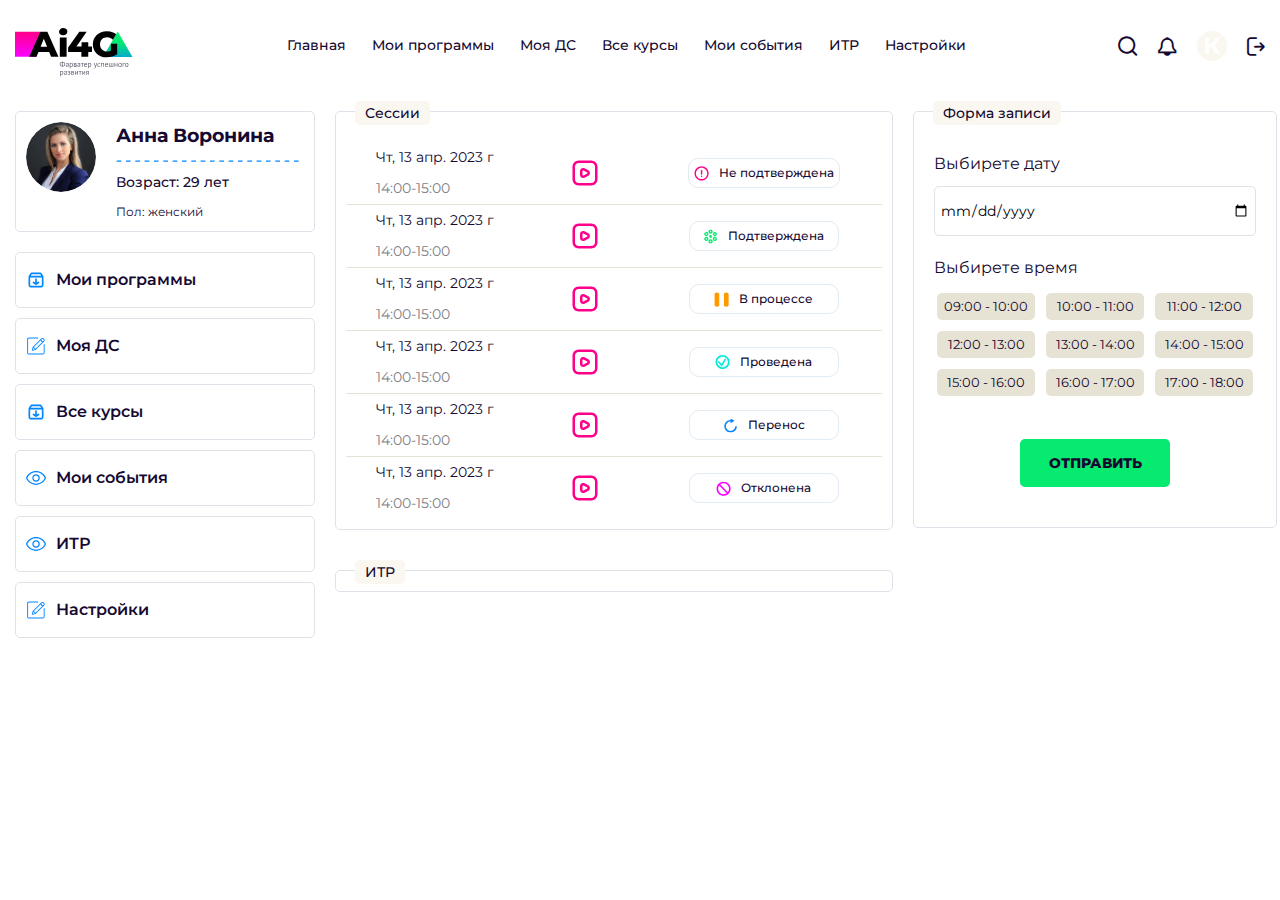
==== commit 46bf7f8c: "Add files via upload" ====
--- a/index.html
+++ b/index.html
@@ -5,11 +5,11 @@
 	<title>Личный кабинет клиента</title>
 	<meta charset="UTF-8">
 	<meta name="format-detection" content="telephone=no">
-	<link rel="stylesheet" href="css/style.min.css?_v=20230505153710">
+	<link rel="stylesheet" href="css/style.min.css?_v=20230505155534">
 	<link rel="shortcut icon" href="favicon.ico">
 	<meta name="viewport" content="width=device-width, initial-scale=1.0">
-	<link href="https://fonts.googleapis.com/css?family=Montserrat:regular,500,600,700,800,900&display=swap&subset=cyrillic-ext&_v=20230505153710" rel="stylesheet">
-	<link href="https://fonts.googleapis.com/css?family=Roboto:regular,500,700&display=swap&subset=cyrillic-ext&_v=20230505153710" rel="stylesheet">
+	<link href="https://fonts.googleapis.com/css?family=Montserrat:regular,500,600,700,800,900&display=swap&subset=cyrillic-ext&_v=20230505155534" rel="stylesheet">
+	<link href="https://fonts.googleapis.com/css?family=Roboto:regular,500,700&display=swap&subset=cyrillic-ext&_v=20230505155534" rel="stylesheet">
 
 </head>
 
@@ -171,38 +171,7 @@
 															<img src="img/icons/state/circle-emphasis.svg" alt="">
 															Не подтверждена
 														</button>
-														<div class="couch-session__sublist">
-															<a href="" class="couch-session__sublist-item couch-session__sublist-item_01">
-																<img src="img/icons/state/circle-of-circles.svg" alt="">
-																<div class="couch-session__sublist-text">
-																	Подтверждена
-																</div>
-															</a>
-															<a href="" class="couch-session__sublist-item couch-session__sublist-item_02">
-																<img src="img/icons/state/pause.svg" alt="">
-																<div class="couch-session__sublist-text">
-																	В процессе
-																</div>
-															</a>
-															<a href="" class="couch-session__sublist-item couch-session__sublist-item_03">
-																<img src="img/icons/state/confirmed.svg" alt="">
-																<div class="couch-session__sublist-text">
-																	Проведена
-																</div>
-															</a>
-															<a href="" class="couch-session__sublist-item couch-session__sublist-item_04">
-																<img src="img/icons/state/arrow-repeat.svg" alt="">
-																<div class="couch-session__sublist-text">
-																	Перенос
-																</div>
-															</a>
-															<a href="" class="couch-session__sublist-item couch-session__sublist-item_05">
-																<img src="img/icons/state/stop.svg" alt="">
-																<div class="couch-session__sublist-text">
-																	Отклонена
-																</div>
-															</a>
-														</div>
+
 													</div>
 												</div>
 											</div>
@@ -222,38 +191,7 @@
 															<img src="img/icons/state/circle-of-circles.svg" alt="">
 															Подтверждена
 														</button>
-														<div class="couch-session__sublist">
-															<a href="" class="couch-session__sublist-item couch-session__sublist-item_01">
-																<img src="img/icons/state/circle-emphasis.svg" alt="">
-																<div class="couch-session__sublist-text">
-																	Не подтверждена
-																</div>
-															</a>
-															<a href="" class="couch-session__sublist-item couch-session__sublist-item_02">
-																<img src="img/icons/state/pause.svg" alt="">
-																<div class="couch-session__sublist-text">
-																	В процессе
-																</div>
-															</a>
-															<a href="" class="couch-session__sublist-item couch-session__sublist-item_03">
-																<img src="img/icons/state/confirmed.svg" alt="">
-																<div class="couch-session__sublist-text">
-																	Проведена
-																</div>
-															</a>
-															<a href="" class="couch-session__sublist-item couch-session__sublist-item_04">
-																<img src="img/icons/state/arrow-repeat.svg" alt="">
-																<div class="couch-session__sublist-text">
-																	Перенос
-																</div>
-															</a>
-															<a href="" class="couch-session__sublist-item couch-session__sublist-item_05">
-																<img src="img/icons/state/stop.svg" alt="">
-																<div class="couch-session__sublist-text">
-																	Отклонена
-																</div>
-															</a>
-														</div>
+
 													</div>
 												</div>
 											</div>
@@ -273,38 +211,7 @@
 															<img src="img/icons/state/pause.svg" alt="">
 															В процессе
 														</button>
-														<div class="couch-session__sublist">
-															<a href="" class="couch-session__sublist-item couch-session__sublist-item_01">
-																<img src="img/icons/state/circle-emphasis.svg" alt="">
-																<div class="couch-session__sublist-text">
-																	Не подтверждена
-																</div>
-															</a>
-															<a href="" class="couch-session__sublist-item couch-session__sublist-item_02">
-																<img src="img/icons/state/circle-of-circles.svg" alt="">
-																<div class="couch-session__sublist-text">
-																	Подтверждена
-																</div>
-															</a>
-															<a href="" class="couch-session__sublist-item couch-session__sublist-item_03">
-																<img src="img/icons/state/confirmed.svg" alt="">
-																<div class="couch-session__sublist-text">
-																	Проведена
-																</div>
-															</a>
-															<a href="" class="couch-session__sublist-item couch-session__sublist-item_04">
-																<img src="img/icons/state/arrow-repeat.svg" alt="">
-																<div class="couch-session__sublist-text">
-																	Перенос
-																</div>
-															</a>
-															<a href="" class="couch-session__sublist-item couch-session__sublist-item_05">
-																<img src="img/icons/state/stop.svg" alt="">
-																<div class="couch-session__sublist-text">
-																	Отклонена
-																</div>
-															</a>
-														</div>
+
 													</div>
 												</div>
 											</div>
@@ -323,38 +230,7 @@
 															<img src="img/icons/state/confirmed.svg" alt="">
 															Проведена
 														</button>
-														<div class="couch-session__sublist">
-															<a href="" class="couch-session__sublist-item couch-session__sublist-item_01">
-																<img src="img/icons/state/circle-emphasis.svg" alt="">
-																<div class="couch-session__sublist-text">
-																	Не подтверждена
-																</div>
-															</a>
-															<a href="" class="couch-session__sublist-item couch-session__sublist-item_02">
-																<img src="img/icons/state/circle-of-circles.svg" alt="">
-																<div class="couch-session__sublist-text">
-																	Подтверждена
-																</div>
-															</a>
-															<a href="" class="couch-session__sublist-item couch-session__sublist-item_03">
-																<img src="img/icons/state/pause.svg" alt="">
-																<div class="couch-session__sublist-text">
-																	В процессе
-																</div>
-															</a>
-															<a href="" class="couch-session__sublist-item couch-session__sublist-item_04">
-																<img src="img/icons/state/arrow-repeat.svg" alt="">
-																<div class="couch-session__sublist-text">
-																	Перенос
-																</div>
-															</a>
-															<a href="" class="couch-session__sublist-item couch-session__sublist-item_05">
-																<img src="img/icons/state/stop.svg" alt="">
-																<div class="couch-session__sublist-text">
-																	Отклонена
-																</div>
-															</a>
-														</div>
+
 													</div>
 												</div>
 											</div>
@@ -373,38 +249,38 @@
 															<img src="img/icons/state/arrow-repeat.svg" alt="">
 															Перенос
 														</button>
-														<div class="couch-session__sublist">
-															<a href="" class="couch-session__sublist-item couch-session__sublist-item_01">
-																<img src="img/icons/state/circle-emphasis.svg" alt="">
-																<div class="couch-session__sublist-text">
-																	Не подтверждена
-																</div>
-															</a>
-															<a href="" class="couch-session__sublist-item couch-session__sublist-item_02">
-																<img src="img/icons/state/circle-of-circles.svg" alt="">
-																<div class="couch-session__sublist-text">
-																	Подтверждена
-																</div>
-															</a>
-															<a href="" class="couch-session__sublist-item couch-session__sublist-item_03">
-																<img src="img/icons/state/pause.svg" alt="">
-																<div class="couch-session__sublist-text">
-																	В процессе
-																</div>
-															</a>
-															<a href="" class="couch-session__sublist-item couch-session__sublist-item_04">
-																<img src="img/icons/state/confirmed.svg" alt="">
-																<div class="couch-session__sublist-text">
-																	Проведена
-																</div>
-															</a>
-															<a href="" class="couch-session__sublist-item couch-session__sublist-item_05">
-																<img src="img/icons/state/stop.svg" alt="">
-																<div class="couch-session__sublist-text">
-																	Отклонена
-																</div>
-															</a>
-														</div>
+														<!--           <div class="couch-session__sublist">
+                                                                <a href="" class="couch-session__sublist-item couch-session__sublist-item_01">
+                                                                    <img src="img/icons/state/circle-emphasis.svg" alt="">
+                                                                    <div class="couch-session__sublist-text">
+                                                                        Не подтверждена
+                                                                    </div>
+                                                                </a>
+                                                                <a href="" class="couch-session__sublist-item couch-session__sublist-item_02">
+                                                                    <img src="img/icons/state/circle-of-circles.svg" alt="">
+                                                                    <div class="couch-session__sublist-text">
+                                                                        Подтверждена
+                                                                    </div>
+                                                                </a>
+                                                                <a href="" class="couch-session__sublist-item couch-session__sublist-item_03">
+                                                                    <img src="img/icons/state/pause.svg" alt="">
+                                                                    <div class="couch-session__sublist-text">
+                                                                        В процессе
+                                                                    </div>
+                                                                </a>
+                                                                <a href="" class="couch-session__sublist-item couch-session__sublist-item_04">
+                                                                    <img src="img/icons/state/confirmed.svg" alt="">
+                                                                    <div class="couch-session__sublist-text">
+                                                                        Проведена
+                                                                    </div>
+                                                                </a>
+                                                                <a href="" class="couch-session__sublist-item couch-session__sublist-item_05">
+                                                                    <img src="img/icons/state/stop.svg" alt="">
+                                                                    <div class="couch-session__sublist-text">
+                                                                        Отклонена
+                                                                    </div>
+                                                                </a>
+                                                            </div> -->
 													</div>
 												</div>
 											</div>
@@ -423,38 +299,7 @@
 															<img src="img/icons/state/stop.svg" alt="">
 															Отклонена
 														</button>
-														<div class="couch-session__sublist">
-															<a href="" class="couch-session__sublist-item couch-session__sublist-item_01">
-																<img src="img/icons/state/circle-emphasis.svg" alt="">
-																<div class="couch-session__sublist-text">
-																	Не подтверждена
-																</div>
-															</a>
-															<a href="" class="couch-session__sublist-item couch-session__sublist-item_02">
-																<img src="img/icons/state/circle-of-circles.svg" alt="">
-																<div class="couch-session__sublist-text">
-																	Подтверждена
-																</div>
-															</a>
-															<a href="" class="couch-session__sublist-item couch-session__sublist-item_03">
-																<img src="img/icons/state/pause.svg" alt="">
-																<div class="couch-session__sublist-text">
-																	В процессе
-																</div>
-															</a>
-															<a href="" class="couch-session__sublist-item couch-session__sublist-item_04">
-																<img src="img/icons/state/confirmed.svg" alt="">
-																<div class="couch-session__sublist-text">
-																	Проведена
-																</div>
-															</a>
-															<a href="" class="couch-session__sublist-item couch-session__sublist-item_05">
-																<img src="img/icons/state/arrow-repeat.svg" alt="">
-																<div class="couch-session__sublist-text">
-																	Перенос
-																</div>
-															</a>
-														</div>
+
 													</div>
 												</div>
 											</div>
@@ -519,7 +364,7 @@
 			</div>
 		</div>
 	</div>
-	<script src="js/app.min.js?_v=20230505153710"></script>
+	<script src="js/app.min.js?_v=20230505155534"></script>
 </body>
 
 </html>--- a/css/style.min.css
+++ b/css/style.min.css
@@ -1 +1 @@
-@charset "UTF-8";@font-face{font-family:icons;font-display:swap;src:url(../fonts/icons.woff2) format("woff2"),url(../fonts/icons.woff) format("woff");font-weight:400;font-style:normal}@font-face{font-family:icons;font-display:swap;src:url(../fonts/icons.woff) format("woff"),url(../fonts/icons.woff2#icons) format("woff2");font-weight:400;font-style:normal;font-display:block}[class*=" _icon-"]:before,[class^=_icon-]:before{font-family:icons;font-style:normal;font-weight:400;font-variant:normal;text-transform:none;line-height:1;-webkit-font-smoothing:antialiased;-moz-osx-font-smoothing:grayscale}[class*=" _icon-"]:before,[class^=_icon-]:before{display:block}._icon-bell:before{content:"\e901"}._icon-exit:before{content:"\e903"}._icon-search:before{content:"\e904"}._icon-arrow-up:before{content:"\e905"}._icon-arrow-down:before{content:"\e900"}._icon-camera:before{content:"\e902"}*{padding:0;margin:0;border:0}*,:after,:before{-webkit-box-sizing:border-box;box-sizing:border-box}body,html{height:100%;min-width:320px}body{color:#150931;line-height:1;font-family:Montserrat;font-size:.875rem;-ms-text-size-adjust:100%;-moz-text-size-adjust:100%;-webkit-text-size-adjust:100%;-webkit-font-smoothing:antialiased;-moz-osx-font-smoothing:grayscale}button,input,textarea{font-family:Montserrat;font-size:inherit}button{cursor:pointer;color:inherit;background-color:inherit}a{color:inherit}a:link,a:visited{text-decoration:none}a:hover{text-decoration:none}ul li{list-style:none}img{vertical-align:top}h1,h2,h3,h4,h5,h6{font-weight:inherit;font-size:inherit}.lock body{overflow:hidden;-ms-touch-action:none;touch-action:none}.wrapper{font-family:Montserrat;min-height:100%;display:-webkit-box;display:-ms-flexbox;display:flex;-webkit-box-orient:vertical;-webkit-box-direction:normal;-ms-flex-direction:column;flex-direction:column;overflow:hidden}.wrapper>main{-webkit-box-flex:1;-ms-flex:1 1 auto;flex:1 1 auto}.wrapper>*{min-width:0}[class*=__container]{max-width:87.5rem;-webkit-box-sizing:content-box;box-sizing:content-box;margin:0 auto;padding:0 .9375rem}.button{display:-webkit-inline-box;display:-ms-inline-flexbox;display:inline-flex;padding:0 0}.button._fw{width:100%}input[type=email],input[type=tel],input[type=text],textarea{-webkit-appearance:none;-moz-appearance:none;appearance:none}.input{border-radius:0!important;width:100%;display:block;padding:0 20px;border:1px solid #eee}textarea.input{resize:none;padding:0 0}.checkbox{position:relative}.checkbox:not(:last-child){margin-bottom:.3125em}.checkbox__input{position:absolute;width:0;height:0;opacity:0}.checkbox__input:focus+.checkbox__label:before{-webkit-box-shadow:0 0 5px #000;box-shadow:0 0 5px #000}.checkbox__input:checked+.checkbox__label:before{background:#000}.checkbox__label{cursor:pointer;display:-webkit-inline-box;display:-ms-inline-flexbox;display:inline-flex;-webkit-box-align:center;-ms-flex-align:center;align-items:center;position:relative;gap:10px}.checkbox__label:before{content:"";-ms-flex-item-align:start;align-self:flex-start;-webkit-box-flex:0;-ms-flex:0 0 20px;flex:0 0 20px;width:20px;height:20px;border:1px solid #a7a9ac}.options{display:-webkit-box;display:-ms-flexbox;display:flex;-webkit-box-orient:vertical;-webkit-box-direction:normal;-ms-flex-direction:column;flex-direction:column;-webkit-box-align:start;-ms-flex-align:start;align-items:flex-start}.options__item{position:relative;cursor:pointer}.options__item:not(:last-child){margin-bottom:.3125em}.options__input{width:0;height:0;opacity:0;position:absolute}.options__input:focus+.options__label:before{-webkit-box-shadow:0 0 5px #000;box-shadow:0 0 5px #000}.options__input:checked+.options__label:after{-webkit-transform:scale(1);-ms-transform:scale(1);transform:scale(1)}.options__label{display:-webkit-inline-box;display:-ms-inline-flexbox;display:inline-flex;-webkit-box-align:center;-ms-flex-align:center;align-items:center;cursor:pointer;gap:10px}.options__label:before{content:"";-ms-flex-item-align:start;align-self:flex-start;width:20px;height:20px;-webkit-box-flex:0;-ms-flex:0 0 20px;flex:0 0 20px;border-radius:50%;border:1px solid #a7a9ac}.options__label:after{content:"";-webkit-transition:all .3s ease 0s;-o-transition:all .3s ease 0s;transition:all .3s ease 0s;-webkit-transform:scale(0);-ms-transform:scale(0);transform:scale(0);width:10px;height:10px;border-radius:50%;background-color:#77243a;position:absolute;left:5px;top:5px}.select{position:relative}.select__body{position:relative}.select__title{color:inherit;text-align:left;border:1px solid #d9d9d9;background-color:#fff;cursor:pointer;width:100%;border-radius:4px}.select__value{display:-webkit-box;display:-ms-flexbox;display:flex;-webkit-box-align:center;-ms-flex-align:center;align-items:center;height:1.875rem;padding:0 .9375rem;gap:.625rem}.select__value>*{-webkit-box-flex:1;-ms-flex:1 1 auto;flex:1 1 auto}.select__value:after{content:"";-webkit-box-flex:0;-ms-flex:0 0 10px;flex:0 0 10px;-webkit-transition:all .3s ease 0s;-o-transition:all .3s ease 0s;transition:all .3s ease 0s;display:-webkit-box;display:-ms-flexbox;display:flex;-webkit-box-pack:center;-ms-flex-pack:center;justify-content:center;-webkit-box-align:center;-ms-flex-align:center;align-items:center;height:10px}._select-open .select__value:after{-webkit-transform:rotate(-180deg);-ms-transform:rotate(-180deg);transform:rotate(-180deg)}.select__value._select-pseudo-label::before{content:attr(data-pseudo-label);opacity:.5}.select__text{-webkit-box-flex:1;-ms-flex:1 1 auto;flex:1 1 auto}.select__input{width:100%;background-color:transparent;height:100%}.select__options{color:#000;position:absolute;top:35px;border-radius:0 0 4px 4px;min-width:100%;left:0;background-color:#fff;border-top:0;border:1px solid #d9d9d9;border-top:0;padding:10px 0 5px 0}.select__scroll{overflow-y:auto;overflow-x:hidden;max-height:200px}.select__option{width:100%;display:block;text-align:left;cursor:pointer;padding:5px 15px;color:inherit}.select__option._select-selected{background-color:#eee}.select__row{display:-webkit-inline-box;display:-ms-inline-flexbox;display:inline-flex;-webkit-box-align:center;-ms-flex-align:center;align-items:center}.select._select-open{z-index:5}._select-tag{cursor:pointer}body::after{content:"";background-color:rgba(0,0,0,.5);position:fixed;width:100%;height:100%;top:0;left:0;opacity:0;-webkit-transition:opacity .8s ease 0s;-o-transition:opacity .8s ease 0s;transition:opacity .8s ease 0s;pointer-events:none;z-index:149}.popup-show body::after{opacity:1}.popup{position:fixed;top:0;left:0;bottom:0;right:0;padding:30px 10px;-webkit-transition:visibility .8s ease 0s;-o-transition:visibility .8s ease 0s;transition:visibility .8s ease 0s;visibility:hidden;pointer-events:none}.popup_show{z-index:150;visibility:visible;overflow:auto;pointer-events:auto}.popup_show .popup__content{visibility:visible;-webkit-transform:scale(1);-ms-transform:scale(1);transform:scale(1)}.popup__wrapper{display:-webkit-box;display:-ms-flexbox;display:flex;-webkit-box-orient:vertical;-webkit-box-direction:normal;-ms-flex-direction:column;flex-direction:column;-webkit-box-align:center;-ms-flex-align:center;align-items:center;min-height:100%;-webkit-box-flex:1;-ms-flex:1 1 auto;flex:1 1 auto;width:100%;display:flex;-webkit-box-pack:center;-ms-flex-pack:center;justify-content:center;align-items:center}.popup__content{visibility:hidden;-webkit-transform:scale(0);-ms-transform:scale(0);transform:scale(0);-webkit-transition:-webkit-transform .3s ease 0s;transition:-webkit-transform .3s ease 0s;-o-transition:transform .3s ease 0s;transition:transform .3s ease 0s;transition:transform .3s ease 0s,-webkit-transform .3s ease 0s;background-color:#eee;padding:20px;width:100%;max-width:900px;border-radius:20px}.lock .popup__content{visibility:visible}.tabs__navigation{display:-webkit-box;display:-ms-flexbox;display:flex}.tabs__title{border:1px solid #eee;padding:.625rem .9375rem;border-radius:.3125rem}.tabs__title._tab-active{border:1px solid #000}.tabs__content{border:1px solid #eee;padding:.625rem .9375rem}[class*=-ibg]{position:relative}[class*=-ibg] img{position:absolute;width:100%;height:100%;top:0;left:0;-o-object-fit:cover;object-fit:cover}[class*=-ibg_contain] img{-o-object-fit:contain;object-fit:contain}.btn{display:-webkit-box;display:-ms-flexbox;display:flex;-webkit-box-align:center;-ms-flex-align:center;align-items:center;-webkit-box-pack:center;-ms-flex-pack:center;justify-content:center;padding:10px;width:150px;background:#06ea6f;border-radius:5px;color:#150931;-webkit-transition:all .3s ease;-o-transition:all .3s ease;transition:all .3s ease;min-height:48px;font-weight:800;text-transform:uppercase}.btn:hover{background:#ff008a}@-webkit-keyframes ani{0%{opacity:0}100%{opacity:1}}@keyframes ani{0%{opacity:0}100%{opacity:1}}.title{font-size:1.25rem;line-height:1.5;font-weight:600;margin:0 0 1.875rem 0}.setting{font-family:Roboto;font-size:10px;line-height:150%;color:#0386ff}.popup__form{display:-webkit-box;display:-ms-flexbox;display:flex;gap:.3125rem}.popup__input{width:80%;background:#fff;outline:0;font-size:16px;-webkit-transition:all .3s ease 0s;-o-transition:all .3s ease 0s;transition:all .3s ease 0s;border:1px solid #f9f7ef;-webkit-box-shadow:2px 8px 16px rgba(194,198,208,.06);box-shadow:2px 8px 16px rgba(194,198,208,.06);border-radius:5px;padding:20px;min-height:62px}.popup__input::before{font-size:1.25rem;color:#150931;-webkit-transition:all .3s ease 0s;-o-transition:all .3s ease 0s;transition:all .3s ease 0s}.popup__button{font-size:16px;font-weight:600}.popup-search .popup__content{padding:100px 20px;position:relative;background-color:#f9f7ef}.popup-search .popup__close{position:fixed;top:0;right:0;padding:10px;background:0 0}.header{font-family:Montserrat;margin:0 0 20px 0}.header__body{display:-webkit-box;display:-ms-flexbox;display:flex;-webkit-box-align:center;-ms-flex-align:center;align-items:center;-webkit-box-pack:justify;-ms-flex-pack:justify;justify-content:space-between;position:relative;z-index:5;padding:1.25rem 0}.header__logo img{-webkit-transition:all .3s ease 0s;-o-transition:all .3s ease 0s;transition:all .3s ease 0s;-webkit-transform:translateY(7px);-ms-transform:translateY(7px);transform:translateY(7px);min-width:120px}.header__logo img:hover{opacity:.7}.header__profile{display:-webkit-box;display:-ms-flexbox;display:flex;-webkit-box-align:center;-ms-flex-align:center;align-items:center;gap:20px;-webkit-transition:all .3s ease 0s;-o-transition:all .3s ease 0s;transition:all .3s ease 0s}.header__profile img{width:20px;height:20px}.header__profile:hover{color:#8590aa}.header__button{-webkit-transition:all .3s ease 0s;-o-transition:all .3s ease 0s;transition:all .3s ease 0s}.header__button:active{-webkit-transform:translateY(1px);-ms-transform:translateY(1px);transform:translateY(1px);background:#f9f7ef}.header__button::before{font-size:1.25rem;color:#150931;-webkit-transition:all .3s ease 0s;-o-transition:all .3s ease 0s;transition:all .3s ease 0s}.header__button:hover{color:#150931;-webkit-transition:all .3s ease 0s;-o-transition:all .3s ease 0s;transition:all .3s ease 0s}.header__button:hover::before{color:#0386ff}.header__image{-webkit-box-align:center;-ms-flex-align:center;align-items:center;background-color:#f9f7ef;border-radius:50%;-webkit-box-sizing:border-box;box-sizing:border-box;color:#fff;display:-webkit-box;display:-ms-flexbox;display:flex;-webkit-box-pack:center;-ms-flex-pack:center;justify-content:center;overflow:hidden;font-size:24px;font-weight:700;height:30px;line-height:46px;width:30px;-webkit-transition:all .3s ease 0s;-o-transition:all .3s ease 0s;transition:all .3s ease 0s}.header__image:hover{background-color:#e7e3d4}.header__image:hover .account__word{display:none}.header__image:hover .account__word_hidden{display:block}.header__word_hidden{display:none;font-weight:500;font-size:12px;line-height:150%;color:#2e363e;text-align:center}.header__exit::before{font-size:1.25rem;color:#150931;-webkit-transition:all .3s ease 0s;-o-transition:all .3s ease 0s;transition:all .3s ease 0s}.header__exit:hover{color:#150931;-webkit-transition:all .3s ease 0s;-o-transition:all .3s ease 0s;transition:all .3s ease 0s}.header__exit:hover::before{color:#0386ff}.header__bell::before{font-size:1.25rem;color:#150931;-webkit-transition:all .3s ease 0s;-o-transition:all .3s ease 0s;transition:all .3s ease 0s}.header__bell:hover{color:#150931;-webkit-transition:all .3s ease 0s;-o-transition:all .3s ease 0s;transition:all .3s ease 0s}.header__bell:hover::before{color:#0386ff}.menu__body{position:relative}.menu__list{color:#150931;display:-webkit-box;display:-ms-flexbox;display:flex;-webkit-box-align:center;-ms-flex-align:center;align-items:center;gap:1.25rem;font-size:.875rem}.menu__item{display:-webkit-box;display:-ms-flexbox;display:flex;-webkit-box-align:center;-ms-flex-align:center;align-items:center;-webkit-box-pack:justify;-ms-flex-pack:justify;justify-content:space-between;-ms-flex-wrap:wrap;flex-wrap:wrap;margin:0 3px;padding:5px 0;position:relative}.menu__item_logo{display:none}.menu__item_logo img{width:120px;height:auto}.menu__item_exit{display:none}.menu__link{-webkit-transition:all .3s ease 0s;-o-transition:all .3s ease 0s;transition:all .3s ease 0s;line-height:142.8571428571%;font-weight:500}.menu__link:hover{color:#0386ff}.icon-menu{display:none}.my-profile{margin:0 0 40px 0}.my-profile__body{display:-webkit-box;display:-ms-flexbox;display:flex;-webkit-box-pack:justify;-ms-flex-pack:justify;justify-content:space-between}.my-profile__left{width:300px;min-width:300px;margin:0 20px 0 0}.my-profile__right{-webkit-box-flex:0;-ms-flex:0 1 100%;flex:0 1 100%;display:-webkit-box;display:-ms-flexbox;display:flex;gap:20px}.my-profile__itr{-webkit-box-flex:0;-ms-flex:0 0 60%;flex:0 0 60%}.my-profile__recording{-webkit-box-flex:1;-ms-flex:1 1 100%;flex:1 1 100%}.profile-client{display:-webkit-box;display:-ms-flexbox;display:flex;gap:20px;margin:0 0 20px 0;border-radius:5px;background:#fff;border:1px solid #dde3e8;padding:10px;-webkit-transition:all .3s ease 0s;-o-transition:all .3s ease 0s;transition:all .3s ease 0s}.profile-client:hover{-webkit-box-shadow:0 2px 2px 0 #dde3e8;box-shadow:0 2px 2px 0 #dde3e8}.profile-client__image{border-radius:50%;overflow:hidden;height:70px;width:70px}.profile-client__image img{border-radius:50%;overflow:hidden;height:70px;width:70px;-webkit-transition:all .5s linear;-o-transition:all .5s linear;transition:all .5s linear}.profile-client__image img:hover{-webkit-transform:scale(1.3);-ms-transform:scale(1.3);transform:scale(1.3);width:70px;overflow:hidden}.profile-client__block{display:-webkit-box;display:-ms-flexbox;display:flex;-webkit-box-orient:vertical;-webkit-box-direction:normal;-ms-flex-direction:column;flex-direction:column;gap:10px;-webkit-box-align:start;-ms-flex-align:start;align-items:flex-start}.profile-client__title{font-weight:700;line-height:150%}.profile-client__line{height:2px}.profile-client__age{line-height:150%;font-weight:500}.profile-client__gender{line-height:150%;font-size:12px}.menu-my-profile{gap:10px;display:-webkit-box;display:-ms-flexbox;display:flex;-webkit-box-orient:vertical;-webkit-box-direction:normal;-ms-flex-direction:column;flex-direction:column;margin:0 20px 0 0;width:300px;min-width:300px}.menu-my-profile__item{display:-webkit-box;display:-ms-flexbox;display:flex;gap:10px;border-radius:5px;background:#fff;border:1px solid #dde3e8;padding:15px 10px;-webkit-transition:all .3s ease 0s;-o-transition:all .3s ease 0s;transition:all .3s ease 0s;font-weight:600;font-size:16px;line-height:150%;text-align:center;-webkit-box-align:center;-ms-flex-align:center;align-items:center}.menu-my-profile__item:hover{-webkit-box-shadow:0 2px 2px 0 #dde3e8;box-shadow:0 2px 2px 0 #dde3e8}.menu-my-profile__item img{width:20px;height:20px;-webkit-filter:invert(40%) sepia(37%) saturate(5461%) hue-rotate(192deg) brightness(99%) contrast(110%);filter:invert(40%) sepia(37%) saturate(5461%) hue-rotate(192deg) brightness(99%) contrast(110%)}.itr-main{display:-webkit-box;display:-ms-flexbox;display:flex;-webkit-box-orient:vertical;-webkit-box-direction:normal;-ms-flex-direction:column;flex-direction:column;gap:40px}.itr-main__item{position:relative}.itr-main__title{position:absolute;font-weight:500;margin:0 0 1.25rem 0;top:-10px;left:20px;background:#f9f7ef;border-radius:5px;padding:5px 10px;-webkit-transition:all .3s ease 0s;-o-transition:all .3s ease 0s;transition:all .3s ease 0s}.itr-main__title:hover{background:#e7e3d4}.itr-main__content{background:#fff;border:1px solid #dde3e8;padding:10px 10px;border-radius:5px}.subpage{margin:0 0 50px 0}.view-subpage__title{font-weight:600;font-size:18px;line-height:150%;margin:0 0 20px 0}.view-subpage__list{gap:20px;display:-ms-grid;display:grid;-ms-grid-columns:(1fr)[3];grid-template-columns:repeat(3,1fr);-ms-grid-rows:(1fr)[4];grid-template-rows:repeat(4,1fr)}.view-subpage__item{position:relative;border-radius:5px;background:#fff;-webkit-box-shadow:0 2px 10px 0 rgba(0,0,0,.12);box-shadow:0 2px 10px 0 rgba(0,0,0,.12);padding:10px;-webkit-transition:all .3s ease 0s;-o-transition:all .3s ease 0s;transition:all .3s ease 0s;display:-webkit-box;display:-ms-flexbox;display:flex;-webkit-box-orient:vertical;-webkit-box-direction:normal;-ms-flex-direction:column;flex-direction:column;gap:10px}.view-subpage__item img{width:30px;height:30px;-webkit-filter:invert(56%) sepia(59%) saturate(277%) hue-rotate(11deg) brightness(95%) contrast(88%);filter:invert(56%) sepia(59%) saturate(277%) hue-rotate(11deg) brightness(95%) contrast(88%)}.view-subpage__item:hover{-webkit-box-shadow:0 2px 10px 0 rgba(0,0,0,.32);box-shadow:0 2px 10px 0 rgba(0,0,0,.32)}.view-subpage__number{position:absolute;right:5px;bottom:5px;font-size:60px;font-weight:900;color:#e7e3d4;z-index:1}.view-subpage__subtitle{font-size:16px;font-weight:500;line-height:130%;z-index:10;position:relative;max-width:200px}.view-subpage__text{line-height:130%;z-index:10;position:relative;max-width:200px}.main-recording{position:relative}.recording__title{position:absolute;font-weight:500;top:-10px;left:20px;background:#f9f7ef;border-radius:5px;padding:5px 10px;-webkit-transition:all .3s ease 0s;-o-transition:all .3s ease 0s;transition:all .3s ease 0s}.recording__title:hover{background:#e7e3d4}.recording__body{background:#fff;border:1px solid #dde3e8;padding:40px 20px;border-radius:5px;display:-webkit-box;display:-ms-flexbox;display:flex;-webkit-box-align:center;-ms-flex-align:center;align-items:center;-webkit-box-pack:center;-ms-flex-pack:center;justify-content:center}.recording__list{display:-webkit-box;display:-ms-flexbox;display:flex;-webkit-box-orient:vertical;-webkit-box-direction:normal;-ms-flex-direction:column;flex-direction:column;gap:20px}.recording__list li{display:-webkit-box;display:-ms-flexbox;display:flex;-webkit-box-orient:vertical;-webkit-box-direction:normal;-ms-flex-direction:column;flex-direction:column;gap:10px}.recording__label{font-size:16px;line-height:150%}.recording__input{outline:0;height:50px;background:#fff;border:1px solid #dde3e8;padding:5px;border-radius:5px;-webkit-transition:all .3s ease 0s;-o-transition:all .3s ease 0s;transition:all .3s ease 0s}.recording__input:focus{-webkit-box-shadow:0 2px 2px 0 #dde3e8;box-shadow:0 2px 2px 0 #dde3e8}.recording__btn{-ms-flex-item-align:center;-ms-grid-row-align:center;align-self:center}.recording__list-time{display:-ms-grid;display:grid;gap:5px;-ms-grid-columns:(1fr)[3];grid-template-columns:repeat(3,1fr);margin:0 0 20px 0}.recording__list-time li{cursor:pointer;display:inline-block;padding:7px;font-size:13px;background-color:#e7e3d4;border-radius:5px;width:98px;text-align:center;margin:3px;-webkit-transition:all .3s ease 0s;-o-transition:all .3s ease 0s;transition:all .3s ease 0s}.recording__list-time li:hover{background-color:#f9f7ef}.recording__list-time li:active{background-color:#06ea6f}.couch-session{margin:20px 0 0 0}.couch-session__item{display:-ms-grid;display:grid;-ms-grid-columns:32% 10% 43%;grid-template-columns:32% 10% 43%;padding:5px;gap:20px;-webkit-box-align:center;-ms-flex-align:center;align-items:center;-webkit-transition:all .3s ease 0s;-o-transition:all .3s ease 0s;transition:all .3s ease 0s;justify-items:center;-webkit-box-pack:justify;-ms-flex-pack:justify;justify-content:space-between}.couch-session__item:not(:last-child){border-bottom:1px solid #e7e3d4}.couch-session__item:hover{background-color:#f9f7ef}.couch-session__button{display:-webkit-box;display:-ms-flexbox;display:flex;gap:10px;-webkit-box-align:center;-ms-flex-align:center;align-items:center;-webkit-box-pack:center;-ms-flex-pack:center;justify-content:center;border-radius:10px;padding:5px;font-weight:500;font-size:12px;line-height:150%;min-width:150px;border:1px solid #e2eaf2;background-color:#fff;-webkit-transition:all .3s ease 0s;-o-transition:all .3s ease 0s;transition:all .3s ease 0s}.couch-session__button img{width:15px;height:15px}.couch-session__button:hover{background-color:#e7e3d4}.couch-session__text{line-height:120%;font-weight:500;font-size:16px;padding:10px;-webkit-transition:all .3s ease 0s;-o-transition:all .3s ease 0s;transition:all .3s ease 0s}.couch-session__text:hover{text-decoration:underline}.couch-session__data{margin:0 0 10px 0;line-height:150%}.couch-session__time{line-height:150%;color:#828185}.couch-session__video img{width:30px;height:30px;-webkit-filter:invert(17%) sepia(90%) saturate(6674%) hue-rotate(321deg) brightness(104%) contrast(107%);filter:invert(17%) sepia(90%) saturate(6674%) hue-rotate(321deg) brightness(104%) contrast(107%)}.couch-session__status{position:relative}.couch-session__sublist{position:absolute;top:30px;left:0;margin:5px 0;background-color:#fff;border:1px solid #e7e3d4;z-index:10}.couch-session__sublist-item{display:-webkit-box;display:-ms-flexbox;display:flex;gap:10px;-webkit-box-align:center;-ms-flex-align:center;align-items:center;text-align:left;border-radius:5px;padding:5px;font-weight:500;font-size:12px;line-height:150%;min-width:150px;-webkit-transition:all .3s ease 0s;-o-transition:all .3s ease 0s;transition:all .3s ease 0s}.couch-session__sublist-item img{width:15x;height:15px}.couch-session__sublist-item:not(:last-child){margin:0 0 5px 0}.couch-session__sublist-item:hover{background-color:#f9f7ef}.profile__body{display:-webkit-box;display:-ms-flexbox;display:flex;gap:40px}.profile__photo{display:-webkit-box;display:-ms-flexbox;display:flex;-webkit-box-orient:vertical;-webkit-box-direction:normal;-ms-flex-direction:column;flex-direction:column;-webkit-box-align:center;-ms-flex-align:center;align-items:center;gap:10px}.profile__image{width:200px}.profile__image img{width:200px;height:200px;border-radius:5px}.profile__link{color:#0386ff}.profile__link:hover{color:#0074df}.profile__item{border-radius:5px;background:#fff;-webkit-transition:all .3s ease 0s;-o-transition:all .3s ease 0s;transition:all .3s ease 0s}.profile__title{font-weight:600;font-size:16px;line-height:150%;margin:0 0 20px 0}.profile__body-item{display:-ms-grid;display:grid;-ms-grid-columns:200px 1fr 1fr;grid-template-columns:200px 1fr 1fr;row-gap:20px;border-bottom:1px solid #e2eaf2;padding:15px 0}.profile__point_bold{font-weight:500}.profile__point_social{display:-webkit-box;display:-ms-flexbox;display:flex;gap:10px}.profile__point_link{color:#0386ff}.profile__icon{padding:10px;border-radius:50%;background-color:#fff;border:1px solid #e7e3d4;-webkit-transition:all .3s ease 0s;-o-transition:all .3s ease 0s;transition:all .3s ease 0s}.profile__icon:hover{background-color:#f9f7ef}.profile__icon img{width:20px;height:20px}.profile__download{-webkit-transition:all .3s ease 0s;-o-transition:all .3s ease 0s;transition:all .3s ease 0s;display:-webkit-box;display:-ms-flexbox;display:flex;gap:10px;-webkit-box-align:center;-ms-flex-align:center;align-items:center}.profile__download:hover{color:#02d664}.profile__download img{width:30px;height:30px}.form-profile__item{display:-ms-grid;display:grid;-ms-grid-columns:200px 400px;grid-template-columns:200px 400px;padding:5px 0;-webkit-box-align:center;-ms-flex-align:center;align-items:center;font-weight:500}.form-profile__item_radio{-webkit-box-align:start;-ms-flex-align:start;align-items:start}.form-profile__item_radio input[type=radio]{display:none}.form-profile__item_radio label{display:inline-block;cursor:pointer;position:relative;padding-left:25px;margin-right:0;line-height:18px;-webkit-user-select:none;-moz-user-select:none;-ms-user-select:none;user-select:none}.form-profile__item_radio label:before{content:"";display:inline-block;width:16px;height:16px;position:absolute;left:0;bottom:1px;background:#fff;border-radius:50%;border:2px solid #ff008a}.form-profile__item_radio input[type=radio]:checked+label:before{background:#ff008a}.form-profile__item_radio label:hover:before{-webkit-filter:brightness(120%);filter:brightness(120%)}.form-profile__item_select .select__value{height:50px}.form-profile__item_select .select__value:after{background:url(../img/icons/up-arrow.svg) no-repeat}.form-profile__item_textarea{-webkit-box-align:start;-ms-flex-align:start;align-items:start}.form-profile__item_textarea textarea{min-height:120px;resize:vertical}.form-profile__radio-item{display:-webkit-box;display:-ms-flexbox;display:flex;-webkit-box-align:center;-ms-flex-align:center;align-items:center;gap:5px}.form-profile__radio-item:not(:last-child){margin:0 0 5px 0}.form-profile__input{background:#fff;outline:0;-webkit-transition:all .3s ease 0s;-o-transition:all .3s ease 0s;transition:all .3s ease 0s;border:1px solid #dde3e8;border-radius:5px;min-height:50px;padding:5px;transition:all .3s ease 0s}.form-profile__input:hover{-webkit-box-shadow:0 2px 2px 0 #dde3e8;box-shadow:0 2px 2px 0 #dde3e8}.form-profile__input:focus{border:1px solid #ff008a;-webkit-box-shadow:0 2px 2px 0 #dde3e8;box-shadow:0 2px 2px 0 #dde3e8}.form-profile__button{margin:20px 0 0}.tabs{width:100%}.tabs__body{min-height:500px}.form-social__item{display:-ms-grid;display:grid;-ms-grid-columns:40px 200px 400px;grid-template-columns:40px 200px 400px;padding:5px 0;-webkit-box-align:center;-ms-flex-align:center;align-items:center;font-weight:500;gap:20px}.form-social__icon{padding:10px;border-radius:50%;background-color:#fff;border:1px solid #e7e3d4;-webkit-transition:all .3s ease 0s;-o-transition:all .3s ease 0s;transition:all .3s ease 0s}.form-social__icon:hover{background-color:#f9f7ef}.form-social__icon img{width:20px;height:20px}.form-social__input{background:#fff;outline:0;-webkit-transition:all .3s ease 0s;-o-transition:all .3s ease 0s;transition:all .3s ease 0s;border:1px solid #dde3e8;border-radius:5px;min-height:50px;padding:5px;transition:all .3s ease 0s}.form-social__input:hover{-webkit-box-shadow:0 2px 2px 0 #dde3e8;box-shadow:0 2px 2px 0 #dde3e8}.form-social__input:focus{border:1px solid #ff008a;-webkit-box-shadow:0 2px 2px 0 #dde3e8;box-shadow:0 2px 2px 0 #dde3e8}.form-social__button{margin:20px 0 0}.up{display:-webkit-box;display:-ms-flexbox;display:flex;-webkit-box-orient:vertical;-webkit-box-direction:normal;-ms-flex-direction:column;flex-direction:column;padding:10px;-webkit-box-align:center;-ms-flex-align:center;align-items:center;max-width:500px}input[type=file]{display:none}.fileName{display:-webkit-box;display:-ms-flexbox;display:flex;-webkit-box-pack:center;-ms-flex-pack:center;justify-content:center;-webkit-box-align:center;-ms-flex-align:center;align-items:center;-webkit-box-orient:vertical;-webkit-box-direction:normal;-ms-flex-direction:column;flex-direction:column;outline:2px dashed #e7e3d4;outline-offset:-12px;background-color:#f9f7ef;font-family:Roboto;color:#150931;opacity:.8;padding:10px;margin:10px 0;min-height:150px;text-align:center;line-height:140%}.fileName span{max-width:200px;display:block}.file-search-button{margin-top:30px}.custom-file-upload{width:300px;border-radius:37px;margin:0 0 40px 0;background-color:#ff008a}.custom-file-upload:hover{background-color:#b90867;color:#fff}.up__button{width:300px;border-radius:37px;margin:0 0 40px 0}.up__button:hover{background-color:#02d664;color:#fff}.swiper{overflow:hidden}.swiper-wrapper{width:100%;height:100%;-webkit-box-sizing:content-box;box-sizing:content-box;display:-webkit-box;display:-ms-flexbox;display:flex;position:relative}.swiper-vertical .swiper-wrapper{-webkit-box-orient:vertical;-webkit-box-direction:normal;-ms-flex-direction:column;flex-direction:column}.swiper-autoheight .swiper-wrapper{-webkit-box-align:start;-ms-flex-align:start;align-items:flex-start}.swiper-initialized .swiper-slide{-ms-flex-negative:0;flex-shrink:0}.swiper-android .swiper-slide,.swiper-android .swiper-wrapper{-webkit-transform:translate3d(0,0,0);transform:translate3d(0,0,0)}.swiper-button-lock{display:none!important}@media (min-width:89.375em){.profile-client__title{font-size:1.25rem}}@media (max-width:1250px){.recording__list-time{-ms-grid-columns:(1fr)[2];grid-template-columns:repeat(2,1fr)}.couch-session__data{font-size:12px}}@media (max-width:1200px){.menu__list{font-size:.75rem;gap:.625rem}.couch-session__text{font-size:12px}}@media (max-width:1100px){.couch-session{height:auto}}@media (max-width:600px){.couch-session{-ms-grid-columns:(1fr)[2];grid-template-columns:repeat(2,1fr)}}@media (max-width:420px){.couch-session{-ms-grid-columns:(1fr)[1];grid-template-columns:repeat(1,1fr)}}@media (max-width:350px){.profile-client__image{height:70px;width:70px}.profile-client__image img{height:70px;width:70px}}@media (max-width:20em){.profile-client__title{font-size:.75rem}}@media (max-width:61.99875em){.menu{width:30px;height:30px;display:-webkit-box;display:-ms-flexbox;display:flex;-webkit-box-align:center;-ms-flex-align:center;align-items:center;-webkit-box-pack:center;-ms-flex-pack:center;justify-content:center;background:#fff;border-radius:15px;position:relative;z-index:12}.menu-open .menu{background:#f9f7ef}.menu__body{position:fixed;width:100%;height:100%;top:0;left:-100%;overflow:auto;background-color:#f9f7ef;-webkit-transition:left .3s ease 0s;-o-transition:left .3s ease 0s;transition:left .3s ease 0s;padding:20px 15px 30px 15px;z-index:3}.menu__body::before{content:"";position:fixed;width:100%;height:20px;top:0;left:-100%;-webkit-transition:left .3s ease 0s;-o-transition:left .3s ease 0s;transition:left .3s ease 0s;background-color:#f9f7ef;z-index:25}.menu-open .menu__body{left:0}.menu-open .menu__body::before{left:0}.menu__list{-webkit-box-orient:vertical;-webkit-box-direction:normal;-ms-flex-direction:column;flex-direction:column;font-size:1.125rem;-webkit-box-align:start;-ms-flex-align:start;align-items:start;margin-bottom:20px}.menu__item_logo{display:block;margin-bottom:20px}.menu__item{-webkit-box-pack:start;-ms-flex-pack:start;justify-content:start}.icon-menu{display:block;position:relative;width:1.5625rem;height:1.125rem;cursor:pointer;z-index:15}.icon-menu span,.icon-menu::after,.icon-menu::before{content:"";-webkit-transition:all .3s ease 0s;-o-transition:all .3s ease 0s;transition:all .3s ease 0s;right:0;position:absolute;width:100%;height:.125rem;background-color:#150931;border-radius:2px}.icon-menu::before{top:0}.icon-menu::after{bottom:0}.icon-menu span{top:calc(50% - .0625rem)}.menu-open .icon-menu span{width:0}.menu-open .icon-menu::before{top:calc(50% - .0625rem);-webkit-transform:rotate(-45deg);-ms-transform:rotate(-45deg);transform:rotate(-45deg)}.menu-open .icon-menu::after{bottom:calc(50% - .0625rem);-webkit-transform:rotate(45deg);-ms-transform:rotate(45deg);transform:rotate(45deg)}.my-profile__body{-webkit-box-orient:vertical;-webkit-box-direction:normal;-ms-flex-direction:column;flex-direction:column}.my-profile__left{width:100%;min-width:100%;margin:0 0 20px 0}.menu-my-profile{gap:20px;display:-ms-grid;display:grid;-ms-grid-columns:(1fr)[3];grid-template-columns:repeat(3,1fr);-ms-grid-rows:(1fr)[2];grid-template-rows:repeat(2,1fr);width:100%;min-width:100%}.view-subpage__list{-ms-grid-columns:(1fr)[2];grid-template-columns:repeat(2,1fr);-ms-grid-rows:(1fr)[6];grid-template-rows:repeat(6,1fr)}}@media (max-width:47.99875em){.popup__form{-webkit-box-orient:vertical;-webkit-box-direction:normal;-ms-flex-direction:column;flex-direction:column;-webkit-box-align:center;-ms-flex-align:center;align-items:center;gap:1.25rem}.popup__input{width:90%}.header__button{right:10%}.my-profile__right{-webkit-box-orient:vertical;-webkit-box-direction:normal;-ms-flex-direction:column;flex-direction:column}.my-profile__recording{width:100%;min-width:100%}.profile-client__block{gap:5px}.menu-my-profile{gap:10px;-ms-grid-columns:(1fr)[2];grid-template-columns:repeat(2,1fr);-ms-grid-rows:(1fr)[3];grid-template-rows:repeat(3,1fr)}.menu-my-profile{gap:10px;-ms-grid-columns:(1fr)[1];grid-template-columns:repeat(1,1fr);-ms-grid-rows:(1fr)[6];grid-template-rows:repeat(6,1fr)}.couch-session{display:-ms-grid;display:grid;-ms-grid-columns:(1fr)[3];grid-template-columns:repeat(3,1fr);gap:10px}.couch-session__item{justify-items:center;-ms-grid-columns:(1fr)[1];grid-template-columns:repeat(1,1fr);text-align:center}.form-profile__input{width:90%}.form-social__input{width:90%}}@media (max-width:29.99875em){.header__image-box{display:none}.header__image{display:none}.header__word_hidden{font-size:10px}.header__exit{display:none}.menu__item_exit{display:block}.view-subpage__list{-ms-grid-columns:(1fr)[1];grid-template-columns:repeat(1,1fr);-ms-grid-rows:(1fr)[11];grid-template-rows:repeat(11,1fr)}}@media (min-width:20em) and (max-width:89.375em){@supports (font-size:clamp(0.75rem ,0.6058558559rem + 0.7207207207vw ,1.25rem)){.profile-client__title{font-size:clamp(.75rem ,.6058558559rem + .7207207207vw ,1.25rem)}}@supports not (font-size:clamp(0.75rem ,0.6058558559rem + 0.7207207207vw ,1.25rem)){.profile-client__title{font-size:calc(.75rem + .5 * (100vw - 20rem)/ 69.375)}}}@media (min-width:29.99875em) and (max-width:47.99875em){.profile-client__line{height:1px}}@media (any-hover:hover){.select__option:hover{background:#d9d9d9}}+@charset "UTF-8";@font-face{font-family:icons;font-display:swap;src:url(../fonts/icons.woff2) format("woff2"),url(../fonts/icons.woff) format("woff");font-weight:400;font-style:normal}@font-face{font-family:icons;font-display:swap;src:url(../fonts/icons.woff) format("woff"),url(../fonts/icons.woff2#icons) format("woff2");font-weight:400;font-style:normal;font-display:block}[class*=" _icon-"]:before,[class^=_icon-]:before{font-family:icons;font-style:normal;font-weight:400;font-variant:normal;text-transform:none;line-height:1;-webkit-font-smoothing:antialiased;-moz-osx-font-smoothing:grayscale}[class*=" _icon-"]:before,[class^=_icon-]:before{display:block}._icon-bell:before{content:"\e901"}._icon-exit:before{content:"\e903"}._icon-search:before{content:"\e904"}._icon-arrow-up:before{content:"\e905"}._icon-arrow-down:before{content:"\e900"}._icon-camera:before{content:"\e902"}*{padding:0;margin:0;border:0}*,:after,:before{-webkit-box-sizing:border-box;box-sizing:border-box}body,html{height:100%;min-width:320px}body{color:#150931;line-height:1;font-family:Montserrat;font-size:.875rem;-ms-text-size-adjust:100%;-moz-text-size-adjust:100%;-webkit-text-size-adjust:100%;-webkit-font-smoothing:antialiased;-moz-osx-font-smoothing:grayscale}button,input,textarea{font-family:Montserrat;font-size:inherit}button{cursor:pointer;color:inherit;background-color:inherit}a{color:inherit}a:link,a:visited{text-decoration:none}a:hover{text-decoration:none}ul li{list-style:none}img{vertical-align:top}h1,h2,h3,h4,h5,h6{font-weight:inherit;font-size:inherit}.lock body{overflow:hidden;-ms-touch-action:none;touch-action:none}.wrapper{font-family:Montserrat;min-height:100%;display:-webkit-box;display:-ms-flexbox;display:flex;-webkit-box-orient:vertical;-webkit-box-direction:normal;-ms-flex-direction:column;flex-direction:column;overflow:hidden}.wrapper>main{-webkit-box-flex:1;-ms-flex:1 1 auto;flex:1 1 auto}.wrapper>*{min-width:0}[class*=__container]{max-width:87.5rem;-webkit-box-sizing:content-box;box-sizing:content-box;margin:0 auto;padding:0 .9375rem}.button{display:-webkit-inline-box;display:-ms-inline-flexbox;display:inline-flex;padding:0 0}.button._fw{width:100%}input[type=email],input[type=tel],input[type=text],textarea{-webkit-appearance:none;-moz-appearance:none;appearance:none}.input{border-radius:0!important;width:100%;display:block;padding:0 20px;border:1px solid #eee}textarea.input{resize:none;padding:0 0}.checkbox{position:relative}.checkbox:not(:last-child){margin-bottom:.3125em}.checkbox__input{position:absolute;width:0;height:0;opacity:0}.checkbox__input:focus+.checkbox__label:before{-webkit-box-shadow:0 0 5px #000;box-shadow:0 0 5px #000}.checkbox__input:checked+.checkbox__label:before{background:#000}.checkbox__label{cursor:pointer;display:-webkit-inline-box;display:-ms-inline-flexbox;display:inline-flex;-webkit-box-align:center;-ms-flex-align:center;align-items:center;position:relative;gap:10px}.checkbox__label:before{content:"";-ms-flex-item-align:start;align-self:flex-start;-webkit-box-flex:0;-ms-flex:0 0 20px;flex:0 0 20px;width:20px;height:20px;border:1px solid #a7a9ac}.options{display:-webkit-box;display:-ms-flexbox;display:flex;-webkit-box-orient:vertical;-webkit-box-direction:normal;-ms-flex-direction:column;flex-direction:column;-webkit-box-align:start;-ms-flex-align:start;align-items:flex-start}.options__item{position:relative;cursor:pointer}.options__item:not(:last-child){margin-bottom:.3125em}.options__input{width:0;height:0;opacity:0;position:absolute}.options__input:focus+.options__label:before{-webkit-box-shadow:0 0 5px #000;box-shadow:0 0 5px #000}.options__input:checked+.options__label:after{-webkit-transform:scale(1);-ms-transform:scale(1);transform:scale(1)}.options__label{display:-webkit-inline-box;display:-ms-inline-flexbox;display:inline-flex;-webkit-box-align:center;-ms-flex-align:center;align-items:center;cursor:pointer;gap:10px}.options__label:before{content:"";-ms-flex-item-align:start;align-self:flex-start;width:20px;height:20px;-webkit-box-flex:0;-ms-flex:0 0 20px;flex:0 0 20px;border-radius:50%;border:1px solid #a7a9ac}.options__label:after{content:"";-webkit-transition:all .3s ease 0s;-o-transition:all .3s ease 0s;transition:all .3s ease 0s;-webkit-transform:scale(0);-ms-transform:scale(0);transform:scale(0);width:10px;height:10px;border-radius:50%;background-color:#77243a;position:absolute;left:5px;top:5px}.select{position:relative}.select__body{position:relative}.select__title{color:inherit;text-align:left;border:1px solid #d9d9d9;background-color:#fff;cursor:pointer;width:100%;border-radius:4px}.select__value{display:-webkit-box;display:-ms-flexbox;display:flex;-webkit-box-align:center;-ms-flex-align:center;align-items:center;height:1.875rem;padding:0 .9375rem;gap:.625rem}.select__value>*{-webkit-box-flex:1;-ms-flex:1 1 auto;flex:1 1 auto}.select__value:after{content:"";-webkit-box-flex:0;-ms-flex:0 0 10px;flex:0 0 10px;-webkit-transition:all .3s ease 0s;-o-transition:all .3s ease 0s;transition:all .3s ease 0s;display:-webkit-box;display:-ms-flexbox;display:flex;-webkit-box-pack:center;-ms-flex-pack:center;justify-content:center;-webkit-box-align:center;-ms-flex-align:center;align-items:center;height:10px}._select-open .select__value:after{-webkit-transform:rotate(-180deg);-ms-transform:rotate(-180deg);transform:rotate(-180deg)}.select__value._select-pseudo-label::before{content:attr(data-pseudo-label);opacity:.5}.select__text{-webkit-box-flex:1;-ms-flex:1 1 auto;flex:1 1 auto}.select__input{width:100%;background-color:transparent;height:100%}.select__options{color:#000;position:absolute;top:35px;border-radius:0 0 4px 4px;min-width:100%;left:0;background-color:#fff;border-top:0;border:1px solid #d9d9d9;border-top:0;padding:10px 0 5px 0}.select__scroll{overflow-y:auto;overflow-x:hidden;max-height:200px}.select__option{width:100%;display:block;text-align:left;cursor:pointer;padding:5px 15px;color:inherit}.select__option._select-selected{background-color:#eee}.select__row{display:-webkit-inline-box;display:-ms-inline-flexbox;display:inline-flex;-webkit-box-align:center;-ms-flex-align:center;align-items:center}.select._select-open{z-index:5}._select-tag{cursor:pointer}body::after{content:"";background-color:rgba(0,0,0,.5);position:fixed;width:100%;height:100%;top:0;left:0;opacity:0;-webkit-transition:opacity .8s ease 0s;-o-transition:opacity .8s ease 0s;transition:opacity .8s ease 0s;pointer-events:none;z-index:149}.popup-show body::after{opacity:1}.popup{position:fixed;top:0;left:0;bottom:0;right:0;padding:30px 10px;-webkit-transition:visibility .8s ease 0s;-o-transition:visibility .8s ease 0s;transition:visibility .8s ease 0s;visibility:hidden;pointer-events:none}.popup_show{z-index:150;visibility:visible;overflow:auto;pointer-events:auto}.popup_show .popup__content{visibility:visible;-webkit-transform:scale(1);-ms-transform:scale(1);transform:scale(1)}.popup__wrapper{display:-webkit-box;display:-ms-flexbox;display:flex;-webkit-box-orient:vertical;-webkit-box-direction:normal;-ms-flex-direction:column;flex-direction:column;-webkit-box-align:center;-ms-flex-align:center;align-items:center;min-height:100%;-webkit-box-flex:1;-ms-flex:1 1 auto;flex:1 1 auto;width:100%;display:flex;-webkit-box-pack:center;-ms-flex-pack:center;justify-content:center;align-items:center}.popup__content{visibility:hidden;-webkit-transform:scale(0);-ms-transform:scale(0);transform:scale(0);-webkit-transition:-webkit-transform .3s ease 0s;transition:-webkit-transform .3s ease 0s;-o-transition:transform .3s ease 0s;transition:transform .3s ease 0s;transition:transform .3s ease 0s,-webkit-transform .3s ease 0s;background-color:#eee;padding:20px;width:100%;max-width:900px;border-radius:20px}.lock .popup__content{visibility:visible}.tabs__navigation{display:-webkit-box;display:-ms-flexbox;display:flex}.tabs__title{border:1px solid #eee;padding:.625rem .9375rem;border-radius:.3125rem}.tabs__title._tab-active{border:1px solid #000}.tabs__content{border:1px solid #eee;padding:.625rem .9375rem}[class*=-ibg]{position:relative}[class*=-ibg] img{position:absolute;width:100%;height:100%;top:0;left:0;-o-object-fit:cover;object-fit:cover}[class*=-ibg_contain] img{-o-object-fit:contain;object-fit:contain}.btn{display:-webkit-box;display:-ms-flexbox;display:flex;-webkit-box-align:center;-ms-flex-align:center;align-items:center;-webkit-box-pack:center;-ms-flex-pack:center;justify-content:center;padding:10px;width:150px;background:#06ea6f;border-radius:5px;color:#150931;-webkit-transition:all .3s ease;-o-transition:all .3s ease;transition:all .3s ease;min-height:48px;font-weight:800;text-transform:uppercase}.btn:hover{background:#ff008a}@-webkit-keyframes ani{0%{opacity:0}100%{opacity:1}}@keyframes ani{0%{opacity:0}100%{opacity:1}}.title{font-size:1.25rem;line-height:1.5;font-weight:600;margin:0 0 1.875rem 0}.setting{font-family:Roboto;font-size:10px;line-height:150%;color:#0386ff}.popup__form{display:-webkit-box;display:-ms-flexbox;display:flex;gap:.3125rem}.popup__input{width:80%;background:#fff;outline:0;font-size:16px;-webkit-transition:all .3s ease 0s;-o-transition:all .3s ease 0s;transition:all .3s ease 0s;border:1px solid #f9f7ef;-webkit-box-shadow:2px 8px 16px rgba(194,198,208,.06);box-shadow:2px 8px 16px rgba(194,198,208,.06);border-radius:5px;padding:20px;min-height:62px}.popup__input::before{font-size:1.25rem;color:#150931;-webkit-transition:all .3s ease 0s;-o-transition:all .3s ease 0s;transition:all .3s ease 0s}.popup__button{font-size:16px;font-weight:600}.popup-search .popup__content{padding:100px 20px;position:relative;background-color:#f9f7ef}.popup-search .popup__close{position:fixed;top:0;right:0;padding:10px;background:0 0}.header{font-family:Montserrat;margin:0 0 20px 0}.header__body{display:-webkit-box;display:-ms-flexbox;display:flex;-webkit-box-align:center;-ms-flex-align:center;align-items:center;-webkit-box-pack:justify;-ms-flex-pack:justify;justify-content:space-between;position:relative;z-index:5;padding:1.25rem 0}.header__logo img{-webkit-transition:all .3s ease 0s;-o-transition:all .3s ease 0s;transition:all .3s ease 0s;-webkit-transform:translateY(7px);-ms-transform:translateY(7px);transform:translateY(7px);min-width:120px}.header__logo img:hover{opacity:.7}.header__profile{display:-webkit-box;display:-ms-flexbox;display:flex;-webkit-box-align:center;-ms-flex-align:center;align-items:center;gap:20px;-webkit-transition:all .3s ease 0s;-o-transition:all .3s ease 0s;transition:all .3s ease 0s}.header__profile img{width:20px;height:20px}.header__profile:hover{color:#8590aa}.header__button{-webkit-transition:all .3s ease 0s;-o-transition:all .3s ease 0s;transition:all .3s ease 0s}.header__button:active{-webkit-transform:translateY(1px);-ms-transform:translateY(1px);transform:translateY(1px);background:#f9f7ef}.header__button::before{font-size:1.25rem;color:#150931;-webkit-transition:all .3s ease 0s;-o-transition:all .3s ease 0s;transition:all .3s ease 0s}.header__button:hover{color:#150931;-webkit-transition:all .3s ease 0s;-o-transition:all .3s ease 0s;transition:all .3s ease 0s}.header__button:hover::before{color:#0386ff}.header__image{-webkit-box-align:center;-ms-flex-align:center;align-items:center;background-color:#f9f7ef;border-radius:50%;-webkit-box-sizing:border-box;box-sizing:border-box;color:#fff;display:-webkit-box;display:-ms-flexbox;display:flex;-webkit-box-pack:center;-ms-flex-pack:center;justify-content:center;overflow:hidden;font-size:24px;font-weight:700;height:30px;line-height:46px;width:30px;-webkit-transition:all .3s ease 0s;-o-transition:all .3s ease 0s;transition:all .3s ease 0s}.header__image:hover{background-color:#e7e3d4}.header__image:hover .account__word{display:none}.header__image:hover .account__word_hidden{display:block}.header__word_hidden{display:none;font-weight:500;font-size:12px;line-height:150%;color:#2e363e;text-align:center}.header__exit::before{font-size:1.25rem;color:#150931;-webkit-transition:all .3s ease 0s;-o-transition:all .3s ease 0s;transition:all .3s ease 0s}.header__exit:hover{color:#150931;-webkit-transition:all .3s ease 0s;-o-transition:all .3s ease 0s;transition:all .3s ease 0s}.header__exit:hover::before{color:#0386ff}.header__bell::before{font-size:1.25rem;color:#150931;-webkit-transition:all .3s ease 0s;-o-transition:all .3s ease 0s;transition:all .3s ease 0s}.header__bell:hover{color:#150931;-webkit-transition:all .3s ease 0s;-o-transition:all .3s ease 0s;transition:all .3s ease 0s}.header__bell:hover::before{color:#0386ff}.menu__body{position:relative}.menu__list{color:#150931;display:-webkit-box;display:-ms-flexbox;display:flex;-webkit-box-align:center;-ms-flex-align:center;align-items:center;gap:1.25rem;font-size:.875rem}.menu__item{display:-webkit-box;display:-ms-flexbox;display:flex;-webkit-box-align:center;-ms-flex-align:center;align-items:center;-webkit-box-pack:justify;-ms-flex-pack:justify;justify-content:space-between;-ms-flex-wrap:wrap;flex-wrap:wrap;margin:0 3px;padding:5px 0;position:relative}.menu__item_logo{display:none}.menu__item_logo img{width:120px;height:auto}.menu__item_exit{display:none}.menu__link{-webkit-transition:all .3s ease 0s;-o-transition:all .3s ease 0s;transition:all .3s ease 0s;line-height:142.8571428571%;font-weight:500}.menu__link:hover{color:#0386ff}.icon-menu{display:none}.my-profile{margin:0 0 40px 0}.my-profile__body{display:-webkit-box;display:-ms-flexbox;display:flex;-webkit-box-pack:justify;-ms-flex-pack:justify;justify-content:space-between}.my-profile__left{width:300px;min-width:300px;margin:0 20px 0 0}.my-profile__right{-webkit-box-flex:0;-ms-flex:0 1 100%;flex:0 1 100%;display:-webkit-box;display:-ms-flexbox;display:flex;gap:20px}.my-profile__itr{-webkit-box-flex:0;-ms-flex:0 0 60%;flex:0 0 60%}.my-profile__recording{-webkit-box-flex:1;-ms-flex:1 1 100%;flex:1 1 100%}.profile-client{display:-webkit-box;display:-ms-flexbox;display:flex;gap:20px;margin:0 0 20px 0;border-radius:5px;background:#fff;border:1px solid #dde3e8;padding:10px;-webkit-transition:all .3s ease 0s;-o-transition:all .3s ease 0s;transition:all .3s ease 0s}.profile-client:hover{-webkit-box-shadow:0 2px 2px 0 #dde3e8;box-shadow:0 2px 2px 0 #dde3e8}.profile-client__image{border-radius:50%;overflow:hidden;height:70px;width:70px}.profile-client__image img{border-radius:50%;overflow:hidden;height:70px;width:70px;-webkit-transition:all .5s linear;-o-transition:all .5s linear;transition:all .5s linear}.profile-client__image img:hover{-webkit-transform:scale(1.3);-ms-transform:scale(1.3);transform:scale(1.3);width:70px;overflow:hidden}.profile-client__block{display:-webkit-box;display:-ms-flexbox;display:flex;-webkit-box-orient:vertical;-webkit-box-direction:normal;-ms-flex-direction:column;flex-direction:column;gap:10px;-webkit-box-align:start;-ms-flex-align:start;align-items:flex-start}.profile-client__title{font-weight:700;line-height:150%}.profile-client__line{height:2px}.profile-client__age{line-height:150%;font-weight:500}.profile-client__gender{line-height:150%;font-size:12px}.menu-my-profile{gap:10px;display:-webkit-box;display:-ms-flexbox;display:flex;-webkit-box-orient:vertical;-webkit-box-direction:normal;-ms-flex-direction:column;flex-direction:column;margin:0 20px 0 0;width:300px;min-width:300px}.menu-my-profile__item{display:-webkit-box;display:-ms-flexbox;display:flex;gap:10px;border-radius:5px;background:#fff;border:1px solid #dde3e8;padding:15px 10px;-webkit-transition:all .3s ease 0s;-o-transition:all .3s ease 0s;transition:all .3s ease 0s;font-weight:600;font-size:16px;line-height:150%;text-align:center;-webkit-box-align:center;-ms-flex-align:center;align-items:center}.menu-my-profile__item:hover{-webkit-box-shadow:0 2px 2px 0 #dde3e8;box-shadow:0 2px 2px 0 #dde3e8}.menu-my-profile__item img{width:20px;height:20px;-webkit-filter:invert(40%) sepia(37%) saturate(5461%) hue-rotate(192deg) brightness(99%) contrast(110%);filter:invert(40%) sepia(37%) saturate(5461%) hue-rotate(192deg) brightness(99%) contrast(110%)}.itr-main{display:-webkit-box;display:-ms-flexbox;display:flex;-webkit-box-orient:vertical;-webkit-box-direction:normal;-ms-flex-direction:column;flex-direction:column;gap:40px}.itr-main__item{position:relative}.itr-main__title{position:absolute;font-weight:500;margin:0 0 1.25rem 0;top:-10px;left:20px;background:#f9f7ef;border-radius:5px;padding:5px 10px;-webkit-transition:all .3s ease 0s;-o-transition:all .3s ease 0s;transition:all .3s ease 0s}.itr-main__title:hover{background:#e7e3d4}.itr-main__content{background:#fff;border:1px solid #dde3e8;padding:10px 10px;border-radius:5px}.subpage{margin:0 0 50px 0}.view-subpage__title{font-weight:600;font-size:18px;line-height:150%;margin:0 0 20px 0}.view-subpage__list{gap:20px;display:-ms-grid;display:grid;-ms-grid-columns:(1fr)[3];grid-template-columns:repeat(3,1fr);-ms-grid-rows:(1fr)[4];grid-template-rows:repeat(4,1fr)}.view-subpage__item{position:relative;border-radius:5px;background:#fff;-webkit-box-shadow:0 2px 10px 0 rgba(0,0,0,.12);box-shadow:0 2px 10px 0 rgba(0,0,0,.12);padding:10px;-webkit-transition:all .3s ease 0s;-o-transition:all .3s ease 0s;transition:all .3s ease 0s;display:-webkit-box;display:-ms-flexbox;display:flex;-webkit-box-orient:vertical;-webkit-box-direction:normal;-ms-flex-direction:column;flex-direction:column;gap:10px}.view-subpage__item img{width:30px;height:30px;-webkit-filter:invert(56%) sepia(59%) saturate(277%) hue-rotate(11deg) brightness(95%) contrast(88%);filter:invert(56%) sepia(59%) saturate(277%) hue-rotate(11deg) brightness(95%) contrast(88%)}.view-subpage__item:hover{-webkit-box-shadow:0 2px 10px 0 rgba(0,0,0,.32);box-shadow:0 2px 10px 0 rgba(0,0,0,.32)}.view-subpage__number{position:absolute;right:5px;bottom:5px;font-size:60px;font-weight:900;color:#e7e3d4;z-index:1}.view-subpage__subtitle{font-size:16px;font-weight:500;line-height:130%;z-index:10;position:relative;max-width:200px}.view-subpage__text{line-height:130%;z-index:10;position:relative;max-width:200px}.main-recording{position:relative}.recording__title{position:absolute;font-weight:500;top:-10px;left:20px;background:#f9f7ef;border-radius:5px;padding:5px 10px;-webkit-transition:all .3s ease 0s;-o-transition:all .3s ease 0s;transition:all .3s ease 0s}.recording__title:hover{background:#e7e3d4}.recording__body{background:#fff;border:1px solid #dde3e8;padding:40px 20px;border-radius:5px;display:-webkit-box;display:-ms-flexbox;display:flex;-webkit-box-align:center;-ms-flex-align:center;align-items:center;-webkit-box-pack:center;-ms-flex-pack:center;justify-content:center}.recording__list{display:-webkit-box;display:-ms-flexbox;display:flex;-webkit-box-orient:vertical;-webkit-box-direction:normal;-ms-flex-direction:column;flex-direction:column;gap:20px}.recording__list li{display:-webkit-box;display:-ms-flexbox;display:flex;-webkit-box-orient:vertical;-webkit-box-direction:normal;-ms-flex-direction:column;flex-direction:column;gap:10px}.recording__label{font-size:16px;line-height:150%}.recording__input{outline:0;height:50px;background:#fff;border:1px solid #dde3e8;padding:5px;border-radius:5px;-webkit-transition:all .3s ease 0s;-o-transition:all .3s ease 0s;transition:all .3s ease 0s}.recording__input:focus{-webkit-box-shadow:0 2px 2px 0 #dde3e8;box-shadow:0 2px 2px 0 #dde3e8}.recording__btn{-ms-flex-item-align:center;-ms-grid-row-align:center;align-self:center}.recording__list-time{display:-ms-grid;display:grid;gap:5px;-ms-grid-columns:(1fr)[3];grid-template-columns:repeat(3,1fr);margin:0 0 20px 0}.recording__list-time li{cursor:pointer;display:inline-block;padding:7px;font-size:13px;background-color:#e7e3d4;border-radius:5px;width:98px;text-align:center;margin:3px;-webkit-transition:all .3s ease 0s;-o-transition:all .3s ease 0s;transition:all .3s ease 0s}.recording__list-time li:hover{background-color:#f9f7ef}.recording__list-time li:active{background-color:#06ea6f}.couch-session{margin:20px 0 0 0}.couch-session__item{display:-ms-grid;display:grid;-ms-grid-columns:32% 10% 43%;grid-template-columns:32% 10% 43%;padding:5px;gap:20px;-webkit-box-align:center;-ms-flex-align:center;align-items:center;-webkit-transition:all .3s ease 0s;-o-transition:all .3s ease 0s;transition:all .3s ease 0s;justify-items:center;-webkit-box-pack:justify;-ms-flex-pack:justify;justify-content:space-between}.couch-session__item:not(:last-child){border-bottom:1px solid #e7e3d4}.couch-session__item:hover{background-color:#f9f7ef}.couch-session__button{display:-webkit-box;display:-ms-flexbox;display:flex;gap:10px;-webkit-box-align:center;-ms-flex-align:center;align-items:center;-webkit-box-pack:center;-ms-flex-pack:center;justify-content:center;border-radius:10px;padding:5px;font-weight:500;font-size:12px;line-height:150%;min-width:150px;border:1px solid #e2eaf2;background-color:#fff;-webkit-transition:all .3s ease 0s;-o-transition:all .3s ease 0s;transition:all .3s ease 0s}.couch-session__button img{width:15px;height:15px}.couch-session__button:hover{background-color:#e7e3d4}.couch-session__text{line-height:120%;font-weight:500;font-size:16px;padding:10px;-webkit-transition:all .3s ease 0s;-o-transition:all .3s ease 0s;transition:all .3s ease 0s}.couch-session__text:hover{text-decoration:underline}.couch-session__data{margin:0 0 10px 0;line-height:150%}.couch-session__time{line-height:150%;color:#828185}.couch-session__video img{width:30px;height:30px;-webkit-filter:invert(17%) sepia(90%) saturate(6674%) hue-rotate(321deg) brightness(104%) contrast(107%);filter:invert(17%) sepia(90%) saturate(6674%) hue-rotate(321deg) brightness(104%) contrast(107%)}.couch-session__status{position:relative}.couch-session__sublist{position:absolute;top:30px;left:0;margin:5px 0;background-color:#fff;border:1px solid #e7e3d4;z-index:10}.couch-session__sublist-item{display:-webkit-box;display:-ms-flexbox;display:flex;gap:10px;-webkit-box-align:center;-ms-flex-align:center;align-items:center;text-align:left;border-radius:5px;padding:5px;font-weight:500;font-size:12px;line-height:150%;min-width:150px;-webkit-transition:all .3s ease 0s;-o-transition:all .3s ease 0s;transition:all .3s ease 0s}.couch-session__sublist-item img{width:15x;height:15px}.couch-session__sublist-item:not(:last-child){margin:0 0 5px 0}.couch-session__sublist-item:hover{background-color:#f9f7ef}.profile__body{display:-webkit-box;display:-ms-flexbox;display:flex;gap:40px}.profile__photo{display:-webkit-box;display:-ms-flexbox;display:flex;-webkit-box-orient:vertical;-webkit-box-direction:normal;-ms-flex-direction:column;flex-direction:column;-webkit-box-align:center;-ms-flex-align:center;align-items:center;gap:10px}.profile__image{width:200px}.profile__image img{width:200px;height:200px;border-radius:5px}.profile__link{color:#0386ff}.profile__link:hover{color:#0074df}.profile__item{border-radius:5px;background:#fff;-webkit-transition:all .3s ease 0s;-o-transition:all .3s ease 0s;transition:all .3s ease 0s}.profile__title{font-weight:600;font-size:16px;line-height:150%;margin:0 0 20px 0}.profile__body-item{display:-ms-grid;display:grid;-ms-grid-columns:200px 1fr 1fr;grid-template-columns:200px 1fr 1fr;row-gap:20px;border-bottom:1px solid #e2eaf2;padding:15px 0}.profile__point_bold{font-weight:500}.profile__point_social{display:-webkit-box;display:-ms-flexbox;display:flex;gap:10px}.profile__point_link{color:#0386ff}.profile__icon{padding:10px;border-radius:50%;background-color:#fff;border:1px solid #e7e3d4;-webkit-transition:all .3s ease 0s;-o-transition:all .3s ease 0s;transition:all .3s ease 0s}.profile__icon:hover{background-color:#f9f7ef}.profile__icon img{width:20px;height:20px}.profile__download{-webkit-transition:all .3s ease 0s;-o-transition:all .3s ease 0s;transition:all .3s ease 0s;display:-webkit-box;display:-ms-flexbox;display:flex;gap:10px;-webkit-box-align:center;-ms-flex-align:center;align-items:center}.profile__download:hover{color:#02d664}.profile__download img{width:30px;height:30px}.form-profile__item{display:-ms-grid;display:grid;-ms-grid-columns:200px 400px;grid-template-columns:200px 400px;padding:5px 0;-webkit-box-align:center;-ms-flex-align:center;align-items:center;font-weight:500}.form-profile__item_radio{-webkit-box-align:start;-ms-flex-align:start;align-items:start}.form-profile__item_radio input[type=radio]{display:none}.form-profile__item_radio label{display:inline-block;cursor:pointer;position:relative;padding-left:25px;margin-right:0;line-height:18px;-webkit-user-select:none;-moz-user-select:none;-ms-user-select:none;user-select:none}.form-profile__item_radio label:before{content:"";display:inline-block;width:16px;height:16px;position:absolute;left:0;bottom:1px;background:#fff;border-radius:50%;border:2px solid #ff008a}.form-profile__item_radio input[type=radio]:checked+label:before{background:#ff008a}.form-profile__item_radio label:hover:before{-webkit-filter:brightness(120%);filter:brightness(120%)}.form-profile__item_select .select__value{height:50px}.form-profile__item_select .select__value:after{background:url(../img/icons/up-arrow.svg) no-repeat}.form-profile__item_textarea{-webkit-box-align:start;-ms-flex-align:start;align-items:start}.form-profile__item_textarea textarea{min-height:120px;resize:vertical}.form-profile__radio-item{display:-webkit-box;display:-ms-flexbox;display:flex;-webkit-box-align:center;-ms-flex-align:center;align-items:center;gap:5px}.form-profile__radio-item:not(:last-child){margin:0 0 5px 0}.form-profile__input{background:#fff;outline:0;-webkit-transition:all .3s ease 0s;-o-transition:all .3s ease 0s;transition:all .3s ease 0s;border:1px solid #dde3e8;border-radius:5px;min-height:50px;padding:5px;transition:all .3s ease 0s}.form-profile__input:hover{-webkit-box-shadow:0 2px 2px 0 #dde3e8;box-shadow:0 2px 2px 0 #dde3e8}.form-profile__input:focus{border:1px solid #ff008a;-webkit-box-shadow:0 2px 2px 0 #dde3e8;box-shadow:0 2px 2px 0 #dde3e8}.form-profile__button{margin:20px 0 0}.tabs{width:100%}.tabs__body{min-height:500px}.form-social__item{display:-ms-grid;display:grid;-ms-grid-columns:40px 200px 400px;grid-template-columns:40px 200px 400px;padding:5px 0;-webkit-box-align:center;-ms-flex-align:center;align-items:center;font-weight:500;gap:20px}.form-social__icon{padding:10px;border-radius:50%;background-color:#fff;border:1px solid #e7e3d4;-webkit-transition:all .3s ease 0s;-o-transition:all .3s ease 0s;transition:all .3s ease 0s}.form-social__icon:hover{background-color:#f9f7ef}.form-social__icon img{width:20px;height:20px}.form-social__input{background:#fff;outline:0;-webkit-transition:all .3s ease 0s;-o-transition:all .3s ease 0s;transition:all .3s ease 0s;border:1px solid #dde3e8;border-radius:5px;min-height:50px;padding:5px;transition:all .3s ease 0s}.form-social__input:hover{-webkit-box-shadow:0 2px 2px 0 #dde3e8;box-shadow:0 2px 2px 0 #dde3e8}.form-social__input:focus{border:1px solid #ff008a;-webkit-box-shadow:0 2px 2px 0 #dde3e8;box-shadow:0 2px 2px 0 #dde3e8}.form-social__button{margin:20px 0 0}.up{display:-webkit-box;display:-ms-flexbox;display:flex;-webkit-box-orient:vertical;-webkit-box-direction:normal;-ms-flex-direction:column;flex-direction:column;padding:10px;-webkit-box-align:center;-ms-flex-align:center;align-items:center;max-width:500px}input[type=file]{display:none}.fileName{display:-webkit-box;display:-ms-flexbox;display:flex;-webkit-box-pack:center;-ms-flex-pack:center;justify-content:center;-webkit-box-align:center;-ms-flex-align:center;align-items:center;-webkit-box-orient:vertical;-webkit-box-direction:normal;-ms-flex-direction:column;flex-direction:column;outline:2px dashed #e7e3d4;outline-offset:-12px;background-color:#f9f7ef;font-family:Roboto;color:#150931;opacity:.8;padding:10px;margin:10px 0;min-height:150px;text-align:center;line-height:140%;min-width:500px}.fileName span{max-width:200px;display:block}.file-search-button{margin-top:30px}.custom-file-upload{width:300px;border-radius:37px;margin:0 0 40px 0;background-color:#ff008a}.custom-file-upload:hover{background-color:#b90867;color:#fff}.up__button{width:300px;border-radius:37px;margin:0 0 40px 0}.up__button:hover{background-color:#02d664;color:#fff}.swiper{overflow:hidden}.swiper-wrapper{width:100%;height:100%;-webkit-box-sizing:content-box;box-sizing:content-box;display:-webkit-box;display:-ms-flexbox;display:flex;position:relative}.swiper-vertical .swiper-wrapper{-webkit-box-orient:vertical;-webkit-box-direction:normal;-ms-flex-direction:column;flex-direction:column}.swiper-autoheight .swiper-wrapper{-webkit-box-align:start;-ms-flex-align:start;align-items:flex-start}.swiper-initialized .swiper-slide{-ms-flex-negative:0;flex-shrink:0}.swiper-android .swiper-slide,.swiper-android .swiper-wrapper{-webkit-transform:translate3d(0,0,0);transform:translate3d(0,0,0)}.swiper-button-lock{display:none!important}@media (min-width:89.375em){.profile-client__title{font-size:1.25rem}}@media (max-width:1250px){.recording__list-time{-ms-grid-columns:(1fr)[2];grid-template-columns:repeat(2,1fr)}.couch-session__data{font-size:12px}}@media (max-width:1200px){.menu__list{font-size:.75rem;gap:.625rem}.couch-session__text{font-size:12px}}@media (max-width:1100px){.couch-session{height:auto}}@media (max-width:600px){.couch-session{-ms-grid-columns:(1fr)[2];grid-template-columns:repeat(2,1fr)}}@media (max-width:420px){.couch-session{-ms-grid-columns:(1fr)[1];grid-template-columns:repeat(1,1fr)}}@media (max-width:350px){.profile-client__image{height:70px;width:70px}.profile-client__image img{height:70px;width:70px}}@media (max-width:20em){.profile-client__title{font-size:.75rem}}@media (max-width:61.99875em){.menu{width:30px;height:30px;display:-webkit-box;display:-ms-flexbox;display:flex;-webkit-box-align:center;-ms-flex-align:center;align-items:center;-webkit-box-pack:center;-ms-flex-pack:center;justify-content:center;background:#fff;border-radius:15px;position:relative;z-index:12}.menu-open .menu{background:#f9f7ef}.menu__body{position:fixed;width:100%;height:100%;top:0;left:-100%;overflow:auto;background-color:#f9f7ef;-webkit-transition:left .3s ease 0s;-o-transition:left .3s ease 0s;transition:left .3s ease 0s;padding:20px 15px 30px 15px;z-index:3}.menu__body::before{content:"";position:fixed;width:100%;height:20px;top:0;left:-100%;-webkit-transition:left .3s ease 0s;-o-transition:left .3s ease 0s;transition:left .3s ease 0s;background-color:#f9f7ef;z-index:25}.menu-open .menu__body{left:0}.menu-open .menu__body::before{left:0}.menu__list{-webkit-box-orient:vertical;-webkit-box-direction:normal;-ms-flex-direction:column;flex-direction:column;font-size:1.125rem;-webkit-box-align:start;-ms-flex-align:start;align-items:start;margin-bottom:20px}.menu__item_logo{display:block;margin-bottom:20px}.menu__item{-webkit-box-pack:start;-ms-flex-pack:start;justify-content:start}.icon-menu{display:block;position:relative;width:1.5625rem;height:1.125rem;cursor:pointer;z-index:15}.icon-menu span,.icon-menu::after,.icon-menu::before{content:"";-webkit-transition:all .3s ease 0s;-o-transition:all .3s ease 0s;transition:all .3s ease 0s;right:0;position:absolute;width:100%;height:.125rem;background-color:#150931;border-radius:2px}.icon-menu::before{top:0}.icon-menu::after{bottom:0}.icon-menu span{top:calc(50% - .0625rem)}.menu-open .icon-menu span{width:0}.menu-open .icon-menu::before{top:calc(50% - .0625rem);-webkit-transform:rotate(-45deg);-ms-transform:rotate(-45deg);transform:rotate(-45deg)}.menu-open .icon-menu::after{bottom:calc(50% - .0625rem);-webkit-transform:rotate(45deg);-ms-transform:rotate(45deg);transform:rotate(45deg)}.my-profile__body{-webkit-box-orient:vertical;-webkit-box-direction:normal;-ms-flex-direction:column;flex-direction:column}.my-profile__left{width:100%;min-width:100%;margin:0 0 20px 0}.menu-my-profile{gap:20px;display:-ms-grid;display:grid;-ms-grid-columns:(1fr)[3];grid-template-columns:repeat(3,1fr);-ms-grid-rows:(1fr)[2];grid-template-rows:repeat(2,1fr);width:100%;min-width:100%}.view-subpage__list{-ms-grid-columns:(1fr)[2];grid-template-columns:repeat(2,1fr);-ms-grid-rows:(1fr)[6];grid-template-rows:repeat(6,1fr)}}@media (max-width:47.99875em){.popup__form{-webkit-box-orient:vertical;-webkit-box-direction:normal;-ms-flex-direction:column;flex-direction:column;-webkit-box-align:center;-ms-flex-align:center;align-items:center;gap:1.25rem}.popup__input{width:90%}.header__button{right:10%}.my-profile__right{-webkit-box-orient:vertical;-webkit-box-direction:normal;-ms-flex-direction:column;flex-direction:column}.my-profile__recording{width:100%;min-width:100%}.profile-client__block{gap:5px}.menu-my-profile{gap:10px;-ms-grid-columns:(1fr)[2];grid-template-columns:repeat(2,1fr);-ms-grid-rows:(1fr)[3];grid-template-rows:repeat(3,1fr)}.menu-my-profile{gap:10px;-ms-grid-columns:(1fr)[1];grid-template-columns:repeat(1,1fr);-ms-grid-rows:(1fr)[6];grid-template-rows:repeat(6,1fr)}.couch-session{display:-ms-grid;display:grid;-ms-grid-columns:(1fr)[3];grid-template-columns:repeat(3,1fr);gap:10px}.couch-session__item{justify-items:center;-ms-grid-columns:(1fr)[1];grid-template-columns:repeat(1,1fr);text-align:center}.form-profile__input{width:90%}.form-social__input{width:90%}}@media (max-width:29.99875em){.header__image-box{display:none}.header__image{display:none}.header__word_hidden{font-size:10px}.header__exit{display:none}.menu__item_exit{display:block}.view-subpage__list{-ms-grid-columns:(1fr)[1];grid-template-columns:repeat(1,1fr);-ms-grid-rows:(1fr)[11];grid-template-rows:repeat(11,1fr)}}@media (min-width:20em) and (max-width:89.375em){@supports (font-size:clamp(0.75rem ,0.6058558559rem + 0.7207207207vw ,1.25rem)){.profile-client__title{font-size:clamp(.75rem ,.6058558559rem + .7207207207vw ,1.25rem)}}@supports not (font-size:clamp(0.75rem ,0.6058558559rem + 0.7207207207vw ,1.25rem)){.profile-client__title{font-size:calc(.75rem + .5 * (100vw - 20rem)/ 69.375)}}}@media (min-width:29.99875em) and (max-width:47.99875em){.profile-client__line{height:1px}}@media (any-hover:hover){.select__option:hover{background:#d9d9d9}}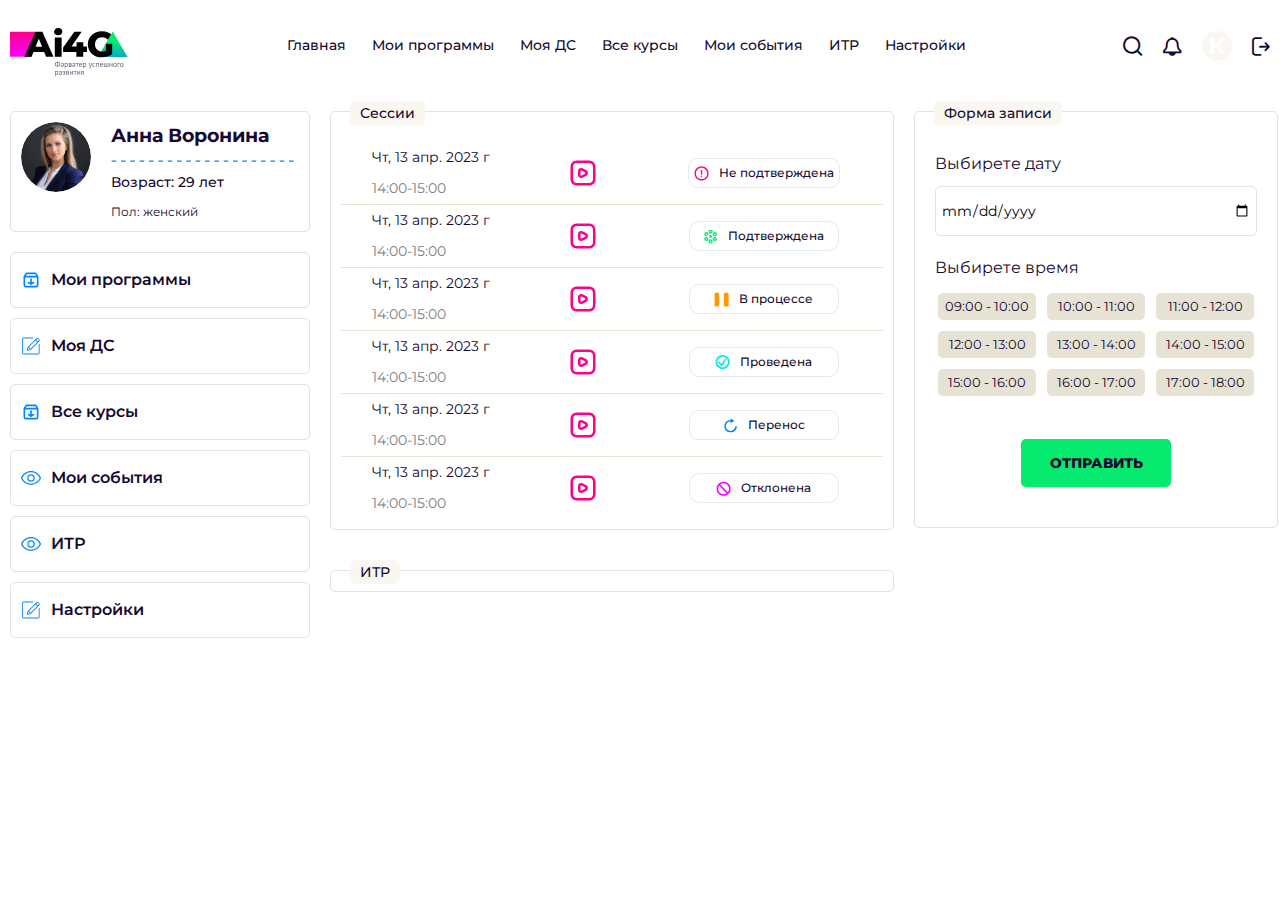
==== commit bde27621: "kjo" ====
--- a/index.html
+++ b/index.html
@@ -5,11 +5,11 @@
 	<title>Личный кабинет клиента</title>
 	<meta charset="UTF-8">
 	<meta name="format-detection" content="telephone=no">
-	<link rel="stylesheet" href="css/style.min.css?_v=20230505155534">
+	<link rel="stylesheet" href="css/style.min.css?_v=20230530005135">
 	<link rel="shortcut icon" href="favicon.ico">
 	<meta name="viewport" content="width=device-width, initial-scale=1.0">
-	<link href="https://fonts.googleapis.com/css?family=Montserrat:regular,500,600,700,800,900&display=swap&subset=cyrillic-ext&_v=20230505155534" rel="stylesheet">
-	<link href="https://fonts.googleapis.com/css?family=Roboto:regular,500,700&display=swap&subset=cyrillic-ext&_v=20230505155534" rel="stylesheet">
+	<link href="https://fonts.googleapis.com/css?family=Montserrat:regular,500,600,700,800,900&display=swap&subset=cyrillic-ext&_v=20230530005135" rel="stylesheet">
+	<link href="https://fonts.googleapis.com/css?family=Roboto:regular,500,700&display=swap&subset=cyrillic-ext&_v=20230530005135" rel="stylesheet">
 
 </head>
 
@@ -348,6 +348,8 @@
 		</main>
 		<footer class="footer">
 			<div class="footer__container">
+
+
 			</div>
 		</footer>
 	</div>
@@ -364,7 +366,7 @@
 			</div>
 		</div>
 	</div>
-	<script src="js/app.min.js?_v=20230505155534"></script>
+	<script src="js/app.min.js?_v=20230530005135"></script>
 </body>
 
 </html>--- a/css/style.min.css
+++ b/css/style.min.css
@@ -1 +1 @@
-@charset "UTF-8";@font-face{font-family:icons;font-display:swap;src:url(../fonts/icons.woff2) format("woff2"),url(../fonts/icons.woff) format("woff");font-weight:400;font-style:normal}@font-face{font-family:icons;font-display:swap;src:url(../fonts/icons.woff) format("woff"),url(../fonts/icons.woff2#icons) format("woff2");font-weight:400;font-style:normal;font-display:block}[class*=" _icon-"]:before,[class^=_icon-]:before{font-family:icons;font-style:normal;font-weight:400;font-variant:normal;text-transform:none;line-height:1;-webkit-font-smoothing:antialiased;-moz-osx-font-smoothing:grayscale}[class*=" _icon-"]:before,[class^=_icon-]:before{display:block}._icon-bell:before{content:"\e901"}._icon-exit:before{content:"\e903"}._icon-search:before{content:"\e904"}._icon-arrow-up:before{content:"\e905"}._icon-arrow-down:before{content:"\e900"}._icon-camera:before{content:"\e902"}*{padding:0;margin:0;border:0}*,:after,:before{-webkit-box-sizing:border-box;box-sizing:border-box}body,html{height:100%;min-width:320px}body{color:#150931;line-height:1;font-family:Montserrat;font-size:.875rem;-ms-text-size-adjust:100%;-moz-text-size-adjust:100%;-webkit-text-size-adjust:100%;-webkit-font-smoothing:antialiased;-moz-osx-font-smoothing:grayscale}button,input,textarea{font-family:Montserrat;font-size:inherit}button{cursor:pointer;color:inherit;background-color:inherit}a{color:inherit}a:link,a:visited{text-decoration:none}a:hover{text-decoration:none}ul li{list-style:none}img{vertical-align:top}h1,h2,h3,h4,h5,h6{font-weight:inherit;font-size:inherit}.lock body{overflow:hidden;-ms-touch-action:none;touch-action:none}.wrapper{font-family:Montserrat;min-height:100%;display:-webkit-box;display:-ms-flexbox;display:flex;-webkit-box-orient:vertical;-webkit-box-direction:normal;-ms-flex-direction:column;flex-direction:column;overflow:hidden}.wrapper>main{-webkit-box-flex:1;-ms-flex:1 1 auto;flex:1 1 auto}.wrapper>*{min-width:0}[class*=__container]{max-width:87.5rem;-webkit-box-sizing:content-box;box-sizing:content-box;margin:0 auto;padding:0 .9375rem}.button{display:-webkit-inline-box;display:-ms-inline-flexbox;display:inline-flex;padding:0 0}.button._fw{width:100%}input[type=email],input[type=tel],input[type=text],textarea{-webkit-appearance:none;-moz-appearance:none;appearance:none}.input{border-radius:0!important;width:100%;display:block;padding:0 20px;border:1px solid #eee}textarea.input{resize:none;padding:0 0}.checkbox{position:relative}.checkbox:not(:last-child){margin-bottom:.3125em}.checkbox__input{position:absolute;width:0;height:0;opacity:0}.checkbox__input:focus+.checkbox__label:before{-webkit-box-shadow:0 0 5px #000;box-shadow:0 0 5px #000}.checkbox__input:checked+.checkbox__label:before{background:#000}.checkbox__label{cursor:pointer;display:-webkit-inline-box;display:-ms-inline-flexbox;display:inline-flex;-webkit-box-align:center;-ms-flex-align:center;align-items:center;position:relative;gap:10px}.checkbox__label:before{content:"";-ms-flex-item-align:start;align-self:flex-start;-webkit-box-flex:0;-ms-flex:0 0 20px;flex:0 0 20px;width:20px;height:20px;border:1px solid #a7a9ac}.options{display:-webkit-box;display:-ms-flexbox;display:flex;-webkit-box-orient:vertical;-webkit-box-direction:normal;-ms-flex-direction:column;flex-direction:column;-webkit-box-align:start;-ms-flex-align:start;align-items:flex-start}.options__item{position:relative;cursor:pointer}.options__item:not(:last-child){margin-bottom:.3125em}.options__input{width:0;height:0;opacity:0;position:absolute}.options__input:focus+.options__label:before{-webkit-box-shadow:0 0 5px #000;box-shadow:0 0 5px #000}.options__input:checked+.options__label:after{-webkit-transform:scale(1);-ms-transform:scale(1);transform:scale(1)}.options__label{display:-webkit-inline-box;display:-ms-inline-flexbox;display:inline-flex;-webkit-box-align:center;-ms-flex-align:center;align-items:center;cursor:pointer;gap:10px}.options__label:before{content:"";-ms-flex-item-align:start;align-self:flex-start;width:20px;height:20px;-webkit-box-flex:0;-ms-flex:0 0 20px;flex:0 0 20px;border-radius:50%;border:1px solid #a7a9ac}.options__label:after{content:"";-webkit-transition:all .3s ease 0s;-o-transition:all .3s ease 0s;transition:all .3s ease 0s;-webkit-transform:scale(0);-ms-transform:scale(0);transform:scale(0);width:10px;height:10px;border-radius:50%;background-color:#77243a;position:absolute;left:5px;top:5px}.select{position:relative}.select__body{position:relative}.select__title{color:inherit;text-align:left;border:1px solid #d9d9d9;background-color:#fff;cursor:pointer;width:100%;border-radius:4px}.select__value{display:-webkit-box;display:-ms-flexbox;display:flex;-webkit-box-align:center;-ms-flex-align:center;align-items:center;height:1.875rem;padding:0 .9375rem;gap:.625rem}.select__value>*{-webkit-box-flex:1;-ms-flex:1 1 auto;flex:1 1 auto}.select__value:after{content:"";-webkit-box-flex:0;-ms-flex:0 0 10px;flex:0 0 10px;-webkit-transition:all .3s ease 0s;-o-transition:all .3s ease 0s;transition:all .3s ease 0s;display:-webkit-box;display:-ms-flexbox;display:flex;-webkit-box-pack:center;-ms-flex-pack:center;justify-content:center;-webkit-box-align:center;-ms-flex-align:center;align-items:center;height:10px}._select-open .select__value:after{-webkit-transform:rotate(-180deg);-ms-transform:rotate(-180deg);transform:rotate(-180deg)}.select__value._select-pseudo-label::before{content:attr(data-pseudo-label);opacity:.5}.select__text{-webkit-box-flex:1;-ms-flex:1 1 auto;flex:1 1 auto}.select__input{width:100%;background-color:transparent;height:100%}.select__options{color:#000;position:absolute;top:35px;border-radius:0 0 4px 4px;min-width:100%;left:0;background-color:#fff;border-top:0;border:1px solid #d9d9d9;border-top:0;padding:10px 0 5px 0}.select__scroll{overflow-y:auto;overflow-x:hidden;max-height:200px}.select__option{width:100%;display:block;text-align:left;cursor:pointer;padding:5px 15px;color:inherit}.select__option._select-selected{background-color:#eee}.select__row{display:-webkit-inline-box;display:-ms-inline-flexbox;display:inline-flex;-webkit-box-align:center;-ms-flex-align:center;align-items:center}.select._select-open{z-index:5}._select-tag{cursor:pointer}body::after{content:"";background-color:rgba(0,0,0,.5);position:fixed;width:100%;height:100%;top:0;left:0;opacity:0;-webkit-transition:opacity .8s ease 0s;-o-transition:opacity .8s ease 0s;transition:opacity .8s ease 0s;pointer-events:none;z-index:149}.popup-show body::after{opacity:1}.popup{position:fixed;top:0;left:0;bottom:0;right:0;padding:30px 10px;-webkit-transition:visibility .8s ease 0s;-o-transition:visibility .8s ease 0s;transition:visibility .8s ease 0s;visibility:hidden;pointer-events:none}.popup_show{z-index:150;visibility:visible;overflow:auto;pointer-events:auto}.popup_show .popup__content{visibility:visible;-webkit-transform:scale(1);-ms-transform:scale(1);transform:scale(1)}.popup__wrapper{display:-webkit-box;display:-ms-flexbox;display:flex;-webkit-box-orient:vertical;-webkit-box-direction:normal;-ms-flex-direction:column;flex-direction:column;-webkit-box-align:center;-ms-flex-align:center;align-items:center;min-height:100%;-webkit-box-flex:1;-ms-flex:1 1 auto;flex:1 1 auto;width:100%;display:flex;-webkit-box-pack:center;-ms-flex-pack:center;justify-content:center;align-items:center}.popup__content{visibility:hidden;-webkit-transform:scale(0);-ms-transform:scale(0);transform:scale(0);-webkit-transition:-webkit-transform .3s ease 0s;transition:-webkit-transform .3s ease 0s;-o-transition:transform .3s ease 0s;transition:transform .3s ease 0s;transition:transform .3s ease 0s,-webkit-transform .3s ease 0s;background-color:#eee;padding:20px;width:100%;max-width:900px;border-radius:20px}.lock .popup__content{visibility:visible}.tabs__navigation{display:-webkit-box;display:-ms-flexbox;display:flex}.tabs__title{border:1px solid #eee;padding:.625rem .9375rem;border-radius:.3125rem}.tabs__title._tab-active{border:1px solid #000}.tabs__content{border:1px solid #eee;padding:.625rem .9375rem}[class*=-ibg]{position:relative}[class*=-ibg] img{position:absolute;width:100%;height:100%;top:0;left:0;-o-object-fit:cover;object-fit:cover}[class*=-ibg_contain] img{-o-object-fit:contain;object-fit:contain}.btn{display:-webkit-box;display:-ms-flexbox;display:flex;-webkit-box-align:center;-ms-flex-align:center;align-items:center;-webkit-box-pack:center;-ms-flex-pack:center;justify-content:center;padding:10px;width:150px;background:#06ea6f;border-radius:5px;color:#150931;-webkit-transition:all .3s ease;-o-transition:all .3s ease;transition:all .3s ease;min-height:48px;font-weight:800;text-transform:uppercase}.btn:hover{background:#ff008a}@-webkit-keyframes ani{0%{opacity:0}100%{opacity:1}}@keyframes ani{0%{opacity:0}100%{opacity:1}}.title{font-size:1.25rem;line-height:1.5;font-weight:600;margin:0 0 1.875rem 0}.setting{font-family:Roboto;font-size:10px;line-height:150%;color:#0386ff}.popup__form{display:-webkit-box;display:-ms-flexbox;display:flex;gap:.3125rem}.popup__input{width:80%;background:#fff;outline:0;font-size:16px;-webkit-transition:all .3s ease 0s;-o-transition:all .3s ease 0s;transition:all .3s ease 0s;border:1px solid #f9f7ef;-webkit-box-shadow:2px 8px 16px rgba(194,198,208,.06);box-shadow:2px 8px 16px rgba(194,198,208,.06);border-radius:5px;padding:20px;min-height:62px}.popup__input::before{font-size:1.25rem;color:#150931;-webkit-transition:all .3s ease 0s;-o-transition:all .3s ease 0s;transition:all .3s ease 0s}.popup__button{font-size:16px;font-weight:600}.popup-search .popup__content{padding:100px 20px;position:relative;background-color:#f9f7ef}.popup-search .popup__close{position:fixed;top:0;right:0;padding:10px;background:0 0}.header{font-family:Montserrat;margin:0 0 20px 0}.header__body{display:-webkit-box;display:-ms-flexbox;display:flex;-webkit-box-align:center;-ms-flex-align:center;align-items:center;-webkit-box-pack:justify;-ms-flex-pack:justify;justify-content:space-between;position:relative;z-index:5;padding:1.25rem 0}.header__logo img{-webkit-transition:all .3s ease 0s;-o-transition:all .3s ease 0s;transition:all .3s ease 0s;-webkit-transform:translateY(7px);-ms-transform:translateY(7px);transform:translateY(7px);min-width:120px}.header__logo img:hover{opacity:.7}.header__profile{display:-webkit-box;display:-ms-flexbox;display:flex;-webkit-box-align:center;-ms-flex-align:center;align-items:center;gap:20px;-webkit-transition:all .3s ease 0s;-o-transition:all .3s ease 0s;transition:all .3s ease 0s}.header__profile img{width:20px;height:20px}.header__profile:hover{color:#8590aa}.header__button{-webkit-transition:all .3s ease 0s;-o-transition:all .3s ease 0s;transition:all .3s ease 0s}.header__button:active{-webkit-transform:translateY(1px);-ms-transform:translateY(1px);transform:translateY(1px);background:#f9f7ef}.header__button::before{font-size:1.25rem;color:#150931;-webkit-transition:all .3s ease 0s;-o-transition:all .3s ease 0s;transition:all .3s ease 0s}.header__button:hover{color:#150931;-webkit-transition:all .3s ease 0s;-o-transition:all .3s ease 0s;transition:all .3s ease 0s}.header__button:hover::before{color:#0386ff}.header__image{-webkit-box-align:center;-ms-flex-align:center;align-items:center;background-color:#f9f7ef;border-radius:50%;-webkit-box-sizing:border-box;box-sizing:border-box;color:#fff;display:-webkit-box;display:-ms-flexbox;display:flex;-webkit-box-pack:center;-ms-flex-pack:center;justify-content:center;overflow:hidden;font-size:24px;font-weight:700;height:30px;line-height:46px;width:30px;-webkit-transition:all .3s ease 0s;-o-transition:all .3s ease 0s;transition:all .3s ease 0s}.header__image:hover{background-color:#e7e3d4}.header__image:hover .account__word{display:none}.header__image:hover .account__word_hidden{display:block}.header__word_hidden{display:none;font-weight:500;font-size:12px;line-height:150%;color:#2e363e;text-align:center}.header__exit::before{font-size:1.25rem;color:#150931;-webkit-transition:all .3s ease 0s;-o-transition:all .3s ease 0s;transition:all .3s ease 0s}.header__exit:hover{color:#150931;-webkit-transition:all .3s ease 0s;-o-transition:all .3s ease 0s;transition:all .3s ease 0s}.header__exit:hover::before{color:#0386ff}.header__bell::before{font-size:1.25rem;color:#150931;-webkit-transition:all .3s ease 0s;-o-transition:all .3s ease 0s;transition:all .3s ease 0s}.header__bell:hover{color:#150931;-webkit-transition:all .3s ease 0s;-o-transition:all .3s ease 0s;transition:all .3s ease 0s}.header__bell:hover::before{color:#0386ff}.menu__body{position:relative}.menu__list{color:#150931;display:-webkit-box;display:-ms-flexbox;display:flex;-webkit-box-align:center;-ms-flex-align:center;align-items:center;gap:1.25rem;font-size:.875rem}.menu__item{display:-webkit-box;display:-ms-flexbox;display:flex;-webkit-box-align:center;-ms-flex-align:center;align-items:center;-webkit-box-pack:justify;-ms-flex-pack:justify;justify-content:space-between;-ms-flex-wrap:wrap;flex-wrap:wrap;margin:0 3px;padding:5px 0;position:relative}.menu__item_logo{display:none}.menu__item_logo img{width:120px;height:auto}.menu__item_exit{display:none}.menu__link{-webkit-transition:all .3s ease 0s;-o-transition:all .3s ease 0s;transition:all .3s ease 0s;line-height:142.8571428571%;font-weight:500}.menu__link:hover{color:#0386ff}.icon-menu{display:none}.my-profile{margin:0 0 40px 0}.my-profile__body{display:-webkit-box;display:-ms-flexbox;display:flex;-webkit-box-pack:justify;-ms-flex-pack:justify;justify-content:space-between}.my-profile__left{width:300px;min-width:300px;margin:0 20px 0 0}.my-profile__right{-webkit-box-flex:0;-ms-flex:0 1 100%;flex:0 1 100%;display:-webkit-box;display:-ms-flexbox;display:flex;gap:20px}.my-profile__itr{-webkit-box-flex:0;-ms-flex:0 0 60%;flex:0 0 60%}.my-profile__recording{-webkit-box-flex:1;-ms-flex:1 1 100%;flex:1 1 100%}.profile-client{display:-webkit-box;display:-ms-flexbox;display:flex;gap:20px;margin:0 0 20px 0;border-radius:5px;background:#fff;border:1px solid #dde3e8;padding:10px;-webkit-transition:all .3s ease 0s;-o-transition:all .3s ease 0s;transition:all .3s ease 0s}.profile-client:hover{-webkit-box-shadow:0 2px 2px 0 #dde3e8;box-shadow:0 2px 2px 0 #dde3e8}.profile-client__image{border-radius:50%;overflow:hidden;height:70px;width:70px}.profile-client__image img{border-radius:50%;overflow:hidden;height:70px;width:70px;-webkit-transition:all .5s linear;-o-transition:all .5s linear;transition:all .5s linear}.profile-client__image img:hover{-webkit-transform:scale(1.3);-ms-transform:scale(1.3);transform:scale(1.3);width:70px;overflow:hidden}.profile-client__block{display:-webkit-box;display:-ms-flexbox;display:flex;-webkit-box-orient:vertical;-webkit-box-direction:normal;-ms-flex-direction:column;flex-direction:column;gap:10px;-webkit-box-align:start;-ms-flex-align:start;align-items:flex-start}.profile-client__title{font-weight:700;line-height:150%}.profile-client__line{height:2px}.profile-client__age{line-height:150%;font-weight:500}.profile-client__gender{line-height:150%;font-size:12px}.menu-my-profile{gap:10px;display:-webkit-box;display:-ms-flexbox;display:flex;-webkit-box-orient:vertical;-webkit-box-direction:normal;-ms-flex-direction:column;flex-direction:column;margin:0 20px 0 0;width:300px;min-width:300px}.menu-my-profile__item{display:-webkit-box;display:-ms-flexbox;display:flex;gap:10px;border-radius:5px;background:#fff;border:1px solid #dde3e8;padding:15px 10px;-webkit-transition:all .3s ease 0s;-o-transition:all .3s ease 0s;transition:all .3s ease 0s;font-weight:600;font-size:16px;line-height:150%;text-align:center;-webkit-box-align:center;-ms-flex-align:center;align-items:center}.menu-my-profile__item:hover{-webkit-box-shadow:0 2px 2px 0 #dde3e8;box-shadow:0 2px 2px 0 #dde3e8}.menu-my-profile__item img{width:20px;height:20px;-webkit-filter:invert(40%) sepia(37%) saturate(5461%) hue-rotate(192deg) brightness(99%) contrast(110%);filter:invert(40%) sepia(37%) saturate(5461%) hue-rotate(192deg) brightness(99%) contrast(110%)}.itr-main{display:-webkit-box;display:-ms-flexbox;display:flex;-webkit-box-orient:vertical;-webkit-box-direction:normal;-ms-flex-direction:column;flex-direction:column;gap:40px}.itr-main__item{position:relative}.itr-main__title{position:absolute;font-weight:500;margin:0 0 1.25rem 0;top:-10px;left:20px;background:#f9f7ef;border-radius:5px;padding:5px 10px;-webkit-transition:all .3s ease 0s;-o-transition:all .3s ease 0s;transition:all .3s ease 0s}.itr-main__title:hover{background:#e7e3d4}.itr-main__content{background:#fff;border:1px solid #dde3e8;padding:10px 10px;border-radius:5px}.subpage{margin:0 0 50px 0}.view-subpage__title{font-weight:600;font-size:18px;line-height:150%;margin:0 0 20px 0}.view-subpage__list{gap:20px;display:-ms-grid;display:grid;-ms-grid-columns:(1fr)[3];grid-template-columns:repeat(3,1fr);-ms-grid-rows:(1fr)[4];grid-template-rows:repeat(4,1fr)}.view-subpage__item{position:relative;border-radius:5px;background:#fff;-webkit-box-shadow:0 2px 10px 0 rgba(0,0,0,.12);box-shadow:0 2px 10px 0 rgba(0,0,0,.12);padding:10px;-webkit-transition:all .3s ease 0s;-o-transition:all .3s ease 0s;transition:all .3s ease 0s;display:-webkit-box;display:-ms-flexbox;display:flex;-webkit-box-orient:vertical;-webkit-box-direction:normal;-ms-flex-direction:column;flex-direction:column;gap:10px}.view-subpage__item img{width:30px;height:30px;-webkit-filter:invert(56%) sepia(59%) saturate(277%) hue-rotate(11deg) brightness(95%) contrast(88%);filter:invert(56%) sepia(59%) saturate(277%) hue-rotate(11deg) brightness(95%) contrast(88%)}.view-subpage__item:hover{-webkit-box-shadow:0 2px 10px 0 rgba(0,0,0,.32);box-shadow:0 2px 10px 0 rgba(0,0,0,.32)}.view-subpage__number{position:absolute;right:5px;bottom:5px;font-size:60px;font-weight:900;color:#e7e3d4;z-index:1}.view-subpage__subtitle{font-size:16px;font-weight:500;line-height:130%;z-index:10;position:relative;max-width:200px}.view-subpage__text{line-height:130%;z-index:10;position:relative;max-width:200px}.main-recording{position:relative}.recording__title{position:absolute;font-weight:500;top:-10px;left:20px;background:#f9f7ef;border-radius:5px;padding:5px 10px;-webkit-transition:all .3s ease 0s;-o-transition:all .3s ease 0s;transition:all .3s ease 0s}.recording__title:hover{background:#e7e3d4}.recording__body{background:#fff;border:1px solid #dde3e8;padding:40px 20px;border-radius:5px;display:-webkit-box;display:-ms-flexbox;display:flex;-webkit-box-align:center;-ms-flex-align:center;align-items:center;-webkit-box-pack:center;-ms-flex-pack:center;justify-content:center}.recording__list{display:-webkit-box;display:-ms-flexbox;display:flex;-webkit-box-orient:vertical;-webkit-box-direction:normal;-ms-flex-direction:column;flex-direction:column;gap:20px}.recording__list li{display:-webkit-box;display:-ms-flexbox;display:flex;-webkit-box-orient:vertical;-webkit-box-direction:normal;-ms-flex-direction:column;flex-direction:column;gap:10px}.recording__label{font-size:16px;line-height:150%}.recording__input{outline:0;height:50px;background:#fff;border:1px solid #dde3e8;padding:5px;border-radius:5px;-webkit-transition:all .3s ease 0s;-o-transition:all .3s ease 0s;transition:all .3s ease 0s}.recording__input:focus{-webkit-box-shadow:0 2px 2px 0 #dde3e8;box-shadow:0 2px 2px 0 #dde3e8}.recording__btn{-ms-flex-item-align:center;-ms-grid-row-align:center;align-self:center}.recording__list-time{display:-ms-grid;display:grid;gap:5px;-ms-grid-columns:(1fr)[3];grid-template-columns:repeat(3,1fr);margin:0 0 20px 0}.recording__list-time li{cursor:pointer;display:inline-block;padding:7px;font-size:13px;background-color:#e7e3d4;border-radius:5px;width:98px;text-align:center;margin:3px;-webkit-transition:all .3s ease 0s;-o-transition:all .3s ease 0s;transition:all .3s ease 0s}.recording__list-time li:hover{background-color:#f9f7ef}.recording__list-time li:active{background-color:#06ea6f}.couch-session{margin:20px 0 0 0}.couch-session__item{display:-ms-grid;display:grid;-ms-grid-columns:32% 10% 43%;grid-template-columns:32% 10% 43%;padding:5px;gap:20px;-webkit-box-align:center;-ms-flex-align:center;align-items:center;-webkit-transition:all .3s ease 0s;-o-transition:all .3s ease 0s;transition:all .3s ease 0s;justify-items:center;-webkit-box-pack:justify;-ms-flex-pack:justify;justify-content:space-between}.couch-session__item:not(:last-child){border-bottom:1px solid #e7e3d4}.couch-session__item:hover{background-color:#f9f7ef}.couch-session__button{display:-webkit-box;display:-ms-flexbox;display:flex;gap:10px;-webkit-box-align:center;-ms-flex-align:center;align-items:center;-webkit-box-pack:center;-ms-flex-pack:center;justify-content:center;border-radius:10px;padding:5px;font-weight:500;font-size:12px;line-height:150%;min-width:150px;border:1px solid #e2eaf2;background-color:#fff;-webkit-transition:all .3s ease 0s;-o-transition:all .3s ease 0s;transition:all .3s ease 0s}.couch-session__button img{width:15px;height:15px}.couch-session__button:hover{background-color:#e7e3d4}.couch-session__text{line-height:120%;font-weight:500;font-size:16px;padding:10px;-webkit-transition:all .3s ease 0s;-o-transition:all .3s ease 0s;transition:all .3s ease 0s}.couch-session__text:hover{text-decoration:underline}.couch-session__data{margin:0 0 10px 0;line-height:150%}.couch-session__time{line-height:150%;color:#828185}.couch-session__video img{width:30px;height:30px;-webkit-filter:invert(17%) sepia(90%) saturate(6674%) hue-rotate(321deg) brightness(104%) contrast(107%);filter:invert(17%) sepia(90%) saturate(6674%) hue-rotate(321deg) brightness(104%) contrast(107%)}.couch-session__status{position:relative}.couch-session__sublist{position:absolute;top:30px;left:0;margin:5px 0;background-color:#fff;border:1px solid #e7e3d4;z-index:10}.couch-session__sublist-item{display:-webkit-box;display:-ms-flexbox;display:flex;gap:10px;-webkit-box-align:center;-ms-flex-align:center;align-items:center;text-align:left;border-radius:5px;padding:5px;font-weight:500;font-size:12px;line-height:150%;min-width:150px;-webkit-transition:all .3s ease 0s;-o-transition:all .3s ease 0s;transition:all .3s ease 0s}.couch-session__sublist-item img{width:15x;height:15px}.couch-session__sublist-item:not(:last-child){margin:0 0 5px 0}.couch-session__sublist-item:hover{background-color:#f9f7ef}.profile__body{display:-webkit-box;display:-ms-flexbox;display:flex;gap:40px}.profile__photo{display:-webkit-box;display:-ms-flexbox;display:flex;-webkit-box-orient:vertical;-webkit-box-direction:normal;-ms-flex-direction:column;flex-direction:column;-webkit-box-align:center;-ms-flex-align:center;align-items:center;gap:10px}.profile__image{width:200px}.profile__image img{width:200px;height:200px;border-radius:5px}.profile__link{color:#0386ff}.profile__link:hover{color:#0074df}.profile__item{border-radius:5px;background:#fff;-webkit-transition:all .3s ease 0s;-o-transition:all .3s ease 0s;transition:all .3s ease 0s}.profile__title{font-weight:600;font-size:16px;line-height:150%;margin:0 0 20px 0}.profile__body-item{display:-ms-grid;display:grid;-ms-grid-columns:200px 1fr 1fr;grid-template-columns:200px 1fr 1fr;row-gap:20px;border-bottom:1px solid #e2eaf2;padding:15px 0}.profile__point_bold{font-weight:500}.profile__point_social{display:-webkit-box;display:-ms-flexbox;display:flex;gap:10px}.profile__point_link{color:#0386ff}.profile__icon{padding:10px;border-radius:50%;background-color:#fff;border:1px solid #e7e3d4;-webkit-transition:all .3s ease 0s;-o-transition:all .3s ease 0s;transition:all .3s ease 0s}.profile__icon:hover{background-color:#f9f7ef}.profile__icon img{width:20px;height:20px}.profile__download{-webkit-transition:all .3s ease 0s;-o-transition:all .3s ease 0s;transition:all .3s ease 0s;display:-webkit-box;display:-ms-flexbox;display:flex;gap:10px;-webkit-box-align:center;-ms-flex-align:center;align-items:center}.profile__download:hover{color:#02d664}.profile__download img{width:30px;height:30px}.form-profile__item{display:-ms-grid;display:grid;-ms-grid-columns:200px 400px;grid-template-columns:200px 400px;padding:5px 0;-webkit-box-align:center;-ms-flex-align:center;align-items:center;font-weight:500}.form-profile__item_radio{-webkit-box-align:start;-ms-flex-align:start;align-items:start}.form-profile__item_radio input[type=radio]{display:none}.form-profile__item_radio label{display:inline-block;cursor:pointer;position:relative;padding-left:25px;margin-right:0;line-height:18px;-webkit-user-select:none;-moz-user-select:none;-ms-user-select:none;user-select:none}.form-profile__item_radio label:before{content:"";display:inline-block;width:16px;height:16px;position:absolute;left:0;bottom:1px;background:#fff;border-radius:50%;border:2px solid #ff008a}.form-profile__item_radio input[type=radio]:checked+label:before{background:#ff008a}.form-profile__item_radio label:hover:before{-webkit-filter:brightness(120%);filter:brightness(120%)}.form-profile__item_select .select__value{height:50px}.form-profile__item_select .select__value:after{background:url(../img/icons/up-arrow.svg) no-repeat}.form-profile__item_textarea{-webkit-box-align:start;-ms-flex-align:start;align-items:start}.form-profile__item_textarea textarea{min-height:120px;resize:vertical}.form-profile__radio-item{display:-webkit-box;display:-ms-flexbox;display:flex;-webkit-box-align:center;-ms-flex-align:center;align-items:center;gap:5px}.form-profile__radio-item:not(:last-child){margin:0 0 5px 0}.form-profile__input{background:#fff;outline:0;-webkit-transition:all .3s ease 0s;-o-transition:all .3s ease 0s;transition:all .3s ease 0s;border:1px solid #dde3e8;border-radius:5px;min-height:50px;padding:5px;transition:all .3s ease 0s}.form-profile__input:hover{-webkit-box-shadow:0 2px 2px 0 #dde3e8;box-shadow:0 2px 2px 0 #dde3e8}.form-profile__input:focus{border:1px solid #ff008a;-webkit-box-shadow:0 2px 2px 0 #dde3e8;box-shadow:0 2px 2px 0 #dde3e8}.form-profile__button{margin:20px 0 0}.tabs{width:100%}.tabs__body{min-height:500px}.form-social__item{display:-ms-grid;display:grid;-ms-grid-columns:40px 200px 400px;grid-template-columns:40px 200px 400px;padding:5px 0;-webkit-box-align:center;-ms-flex-align:center;align-items:center;font-weight:500;gap:20px}.form-social__icon{padding:10px;border-radius:50%;background-color:#fff;border:1px solid #e7e3d4;-webkit-transition:all .3s ease 0s;-o-transition:all .3s ease 0s;transition:all .3s ease 0s}.form-social__icon:hover{background-color:#f9f7ef}.form-social__icon img{width:20px;height:20px}.form-social__input{background:#fff;outline:0;-webkit-transition:all .3s ease 0s;-o-transition:all .3s ease 0s;transition:all .3s ease 0s;border:1px solid #dde3e8;border-radius:5px;min-height:50px;padding:5px;transition:all .3s ease 0s}.form-social__input:hover{-webkit-box-shadow:0 2px 2px 0 #dde3e8;box-shadow:0 2px 2px 0 #dde3e8}.form-social__input:focus{border:1px solid #ff008a;-webkit-box-shadow:0 2px 2px 0 #dde3e8;box-shadow:0 2px 2px 0 #dde3e8}.form-social__button{margin:20px 0 0}.up{display:-webkit-box;display:-ms-flexbox;display:flex;-webkit-box-orient:vertical;-webkit-box-direction:normal;-ms-flex-direction:column;flex-direction:column;padding:10px;-webkit-box-align:center;-ms-flex-align:center;align-items:center;max-width:500px}input[type=file]{display:none}.fileName{display:-webkit-box;display:-ms-flexbox;display:flex;-webkit-box-pack:center;-ms-flex-pack:center;justify-content:center;-webkit-box-align:center;-ms-flex-align:center;align-items:center;-webkit-box-orient:vertical;-webkit-box-direction:normal;-ms-flex-direction:column;flex-direction:column;outline:2px dashed #e7e3d4;outline-offset:-12px;background-color:#f9f7ef;font-family:Roboto;color:#150931;opacity:.8;padding:10px;margin:10px 0;min-height:150px;text-align:center;line-height:140%;min-width:500px}.fileName span{max-width:200px;display:block}.file-search-button{margin-top:30px}.custom-file-upload{width:300px;border-radius:37px;margin:0 0 40px 0;background-color:#ff008a}.custom-file-upload:hover{background-color:#b90867;color:#fff}.up__button{width:300px;border-radius:37px;margin:0 0 40px 0}.up__button:hover{background-color:#02d664;color:#fff}.swiper{overflow:hidden}.swiper-wrapper{width:100%;height:100%;-webkit-box-sizing:content-box;box-sizing:content-box;display:-webkit-box;display:-ms-flexbox;display:flex;position:relative}.swiper-vertical .swiper-wrapper{-webkit-box-orient:vertical;-webkit-box-direction:normal;-ms-flex-direction:column;flex-direction:column}.swiper-autoheight .swiper-wrapper{-webkit-box-align:start;-ms-flex-align:start;align-items:flex-start}.swiper-initialized .swiper-slide{-ms-flex-negative:0;flex-shrink:0}.swiper-android .swiper-slide,.swiper-android .swiper-wrapper{-webkit-transform:translate3d(0,0,0);transform:translate3d(0,0,0)}.swiper-button-lock{display:none!important}@media (min-width:89.375em){.profile-client__title{font-size:1.25rem}}@media (max-width:1250px){.recording__list-time{-ms-grid-columns:(1fr)[2];grid-template-columns:repeat(2,1fr)}.couch-session__data{font-size:12px}}@media (max-width:1200px){.menu__list{font-size:.75rem;gap:.625rem}.couch-session__text{font-size:12px}}@media (max-width:1100px){.couch-session{height:auto}}@media (max-width:600px){.couch-session{-ms-grid-columns:(1fr)[2];grid-template-columns:repeat(2,1fr)}}@media (max-width:420px){.couch-session{-ms-grid-columns:(1fr)[1];grid-template-columns:repeat(1,1fr)}}@media (max-width:350px){.profile-client__image{height:70px;width:70px}.profile-client__image img{height:70px;width:70px}}@media (max-width:20em){.profile-client__title{font-size:.75rem}}@media (max-width:61.99875em){.menu{width:30px;height:30px;display:-webkit-box;display:-ms-flexbox;display:flex;-webkit-box-align:center;-ms-flex-align:center;align-items:center;-webkit-box-pack:center;-ms-flex-pack:center;justify-content:center;background:#fff;border-radius:15px;position:relative;z-index:12}.menu-open .menu{background:#f9f7ef}.menu__body{position:fixed;width:100%;height:100%;top:0;left:-100%;overflow:auto;background-color:#f9f7ef;-webkit-transition:left .3s ease 0s;-o-transition:left .3s ease 0s;transition:left .3s ease 0s;padding:20px 15px 30px 15px;z-index:3}.menu__body::before{content:"";position:fixed;width:100%;height:20px;top:0;left:-100%;-webkit-transition:left .3s ease 0s;-o-transition:left .3s ease 0s;transition:left .3s ease 0s;background-color:#f9f7ef;z-index:25}.menu-open .menu__body{left:0}.menu-open .menu__body::before{left:0}.menu__list{-webkit-box-orient:vertical;-webkit-box-direction:normal;-ms-flex-direction:column;flex-direction:column;font-size:1.125rem;-webkit-box-align:start;-ms-flex-align:start;align-items:start;margin-bottom:20px}.menu__item_logo{display:block;margin-bottom:20px}.menu__item{-webkit-box-pack:start;-ms-flex-pack:start;justify-content:start}.icon-menu{display:block;position:relative;width:1.5625rem;height:1.125rem;cursor:pointer;z-index:15}.icon-menu span,.icon-menu::after,.icon-menu::before{content:"";-webkit-transition:all .3s ease 0s;-o-transition:all .3s ease 0s;transition:all .3s ease 0s;right:0;position:absolute;width:100%;height:.125rem;background-color:#150931;border-radius:2px}.icon-menu::before{top:0}.icon-menu::after{bottom:0}.icon-menu span{top:calc(50% - .0625rem)}.menu-open .icon-menu span{width:0}.menu-open .icon-menu::before{top:calc(50% - .0625rem);-webkit-transform:rotate(-45deg);-ms-transform:rotate(-45deg);transform:rotate(-45deg)}.menu-open .icon-menu::after{bottom:calc(50% - .0625rem);-webkit-transform:rotate(45deg);-ms-transform:rotate(45deg);transform:rotate(45deg)}.my-profile__body{-webkit-box-orient:vertical;-webkit-box-direction:normal;-ms-flex-direction:column;flex-direction:column}.my-profile__left{width:100%;min-width:100%;margin:0 0 20px 0}.menu-my-profile{gap:20px;display:-ms-grid;display:grid;-ms-grid-columns:(1fr)[3];grid-template-columns:repeat(3,1fr);-ms-grid-rows:(1fr)[2];grid-template-rows:repeat(2,1fr);width:100%;min-width:100%}.view-subpage__list{-ms-grid-columns:(1fr)[2];grid-template-columns:repeat(2,1fr);-ms-grid-rows:(1fr)[6];grid-template-rows:repeat(6,1fr)}}@media (max-width:47.99875em){.popup__form{-webkit-box-orient:vertical;-webkit-box-direction:normal;-ms-flex-direction:column;flex-direction:column;-webkit-box-align:center;-ms-flex-align:center;align-items:center;gap:1.25rem}.popup__input{width:90%}.header__button{right:10%}.my-profile__right{-webkit-box-orient:vertical;-webkit-box-direction:normal;-ms-flex-direction:column;flex-direction:column}.my-profile__recording{width:100%;min-width:100%}.profile-client__block{gap:5px}.menu-my-profile{gap:10px;-ms-grid-columns:(1fr)[2];grid-template-columns:repeat(2,1fr);-ms-grid-rows:(1fr)[3];grid-template-rows:repeat(3,1fr)}.menu-my-profile{gap:10px;-ms-grid-columns:(1fr)[1];grid-template-columns:repeat(1,1fr);-ms-grid-rows:(1fr)[6];grid-template-rows:repeat(6,1fr)}.couch-session{display:-ms-grid;display:grid;-ms-grid-columns:(1fr)[3];grid-template-columns:repeat(3,1fr);gap:10px}.couch-session__item{justify-items:center;-ms-grid-columns:(1fr)[1];grid-template-columns:repeat(1,1fr);text-align:center}.form-profile__input{width:90%}.form-social__input{width:90%}}@media (max-width:29.99875em){.header__image-box{display:none}.header__image{display:none}.header__word_hidden{font-size:10px}.header__exit{display:none}.menu__item_exit{display:block}.view-subpage__list{-ms-grid-columns:(1fr)[1];grid-template-columns:repeat(1,1fr);-ms-grid-rows:(1fr)[11];grid-template-rows:repeat(11,1fr)}}@media (min-width:20em) and (max-width:89.375em){@supports (font-size:clamp(0.75rem ,0.6058558559rem + 0.7207207207vw ,1.25rem)){.profile-client__title{font-size:clamp(.75rem ,.6058558559rem + .7207207207vw ,1.25rem)}}@supports not (font-size:clamp(0.75rem ,0.6058558559rem + 0.7207207207vw ,1.25rem)){.profile-client__title{font-size:calc(.75rem + .5 * (100vw - 20rem)/ 69.375)}}}@media (min-width:29.99875em) and (max-width:47.99875em){.profile-client__line{height:1px}}@media (any-hover:hover){.select__option:hover{background:#d9d9d9}}+@charset "UTF-8";@font-face{font-family:icons;font-display:swap;src:url(../fonts/icons.woff2) format("woff2"),url(../fonts/icons.woff) format("woff");font-weight:400;font-style:normal}@font-face{font-family:icons;font-display:swap;src:url(../fonts/icons.woff) format("woff"),url(../fonts/icons.woff2#icons) format("woff2");font-weight:400;font-style:normal;font-display:block}[class*=" _icon-"]:before,[class^=_icon-]:before{font-family:icons;font-style:normal;font-weight:400;font-variant:normal;text-transform:none;line-height:1;-webkit-font-smoothing:antialiased;-moz-osx-font-smoothing:grayscale}[class*=" _icon-"]:before,[class^=_icon-]:before{display:block}._icon-bell:before{content:"\e901"}._icon-exit:before{content:"\e903"}._icon-search:before{content:"\e904"}._icon-arrow-up:before{content:"\e905"}._icon-arrow-down:before{content:"\e900"}._icon-camera:before{content:"\e902"}*{padding:0;margin:0;border:0}*,:after,:before{-webkit-box-sizing:border-box;box-sizing:border-box}body,html{height:100%;min-width:320px}body{color:#150931;line-height:1;font-family:Montserrat;font-size:.875rem;-ms-text-size-adjust:100%;-moz-text-size-adjust:100%;-webkit-text-size-adjust:100%;-webkit-font-smoothing:antialiased;-moz-osx-font-smoothing:grayscale}button,input,textarea{font-family:Montserrat;font-size:inherit}button{cursor:pointer;color:inherit;background-color:inherit}a{color:inherit}a:link,a:visited{text-decoration:none}a:hover{text-decoration:none}ul li{list-style:none}img{vertical-align:top}h1,h2,h3,h4,h5,h6{font-weight:inherit;font-size:inherit}.lock body{overflow:hidden;-ms-touch-action:none;touch-action:none}.wrapper{font-family:Montserrat;min-height:100%;display:-webkit-box;display:-ms-flexbox;display:flex;-webkit-box-orient:vertical;-webkit-box-direction:normal;-ms-flex-direction:column;flex-direction:column;overflow:hidden}.wrapper>main{-webkit-box-flex:1;-ms-flex:1 1 auto;flex:1 1 auto}.wrapper>*{min-width:0}[class*=__container]{max-width:87.5rem;-webkit-box-sizing:content-box;box-sizing:content-box;margin:0 auto;padding:0 .625rem}.button{display:-webkit-inline-box;display:-ms-inline-flexbox;display:inline-flex;padding:0 0}.button._fw{width:100%}input[type=email],input[type=tel],input[type=text],textarea{-webkit-appearance:none;-moz-appearance:none;appearance:none}.input{border-radius:0!important;width:100%;display:block;padding:0 20px;border:1px solid #eee}textarea.input{resize:none;padding:0 0}.checkbox{position:relative}.checkbox:not(:last-child){margin-bottom:.3125em}.checkbox__input{position:absolute;width:0;height:0;opacity:0}.checkbox__input:focus+.checkbox__label:before{-webkit-box-shadow:0 0 5px #000;box-shadow:0 0 5px #000}.checkbox__input:checked+.checkbox__label:before{background:#000}.checkbox__label{cursor:pointer;display:-webkit-inline-box;display:-ms-inline-flexbox;display:inline-flex;-webkit-box-align:center;-ms-flex-align:center;align-items:center;position:relative;gap:10px}.checkbox__label:before{content:"";-ms-flex-item-align:start;align-self:flex-start;-webkit-box-flex:0;-ms-flex:0 0 20px;flex:0 0 20px;width:20px;height:20px;border:1px solid #a7a9ac}.options{display:-webkit-box;display:-ms-flexbox;display:flex;-webkit-box-orient:vertical;-webkit-box-direction:normal;-ms-flex-direction:column;flex-direction:column;-webkit-box-align:start;-ms-flex-align:start;align-items:flex-start}.options__item{position:relative;cursor:pointer}.options__item:not(:last-child){margin-bottom:.3125em}.options__input{width:0;height:0;opacity:0;position:absolute}.options__input:focus+.options__label:before{-webkit-box-shadow:0 0 5px #000;box-shadow:0 0 5px #000}.options__input:checked+.options__label:after{-webkit-transform:scale(1);-ms-transform:scale(1);transform:scale(1)}.options__label{display:-webkit-inline-box;display:-ms-inline-flexbox;display:inline-flex;-webkit-box-align:center;-ms-flex-align:center;align-items:center;cursor:pointer;gap:10px}.options__label:before{content:"";-ms-flex-item-align:start;align-self:flex-start;width:20px;height:20px;-webkit-box-flex:0;-ms-flex:0 0 20px;flex:0 0 20px;border-radius:50%;border:1px solid #a7a9ac}.options__label:after{content:"";-webkit-transition:all .3s ease 0s;-o-transition:all .3s ease 0s;transition:all .3s ease 0s;-webkit-transform:scale(0);-ms-transform:scale(0);transform:scale(0);width:10px;height:10px;border-radius:50%;background-color:#77243a;position:absolute;left:5px;top:5px}.select{position:relative}.select__body{position:relative}.select__title{color:inherit;text-align:left;border:1px solid #d9d9d9;background-color:#fff;cursor:pointer;width:100%;border-radius:4px}.select__value{display:-webkit-box;display:-ms-flexbox;display:flex;-webkit-box-align:center;-ms-flex-align:center;align-items:center;height:1.875rem;padding:0 .9375rem;gap:.625rem}.select__value>*{-webkit-box-flex:1;-ms-flex:1 1 auto;flex:1 1 auto}.select__value:after{content:"";-webkit-box-flex:0;-ms-flex:0 0 10px;flex:0 0 10px;-webkit-transition:all .3s ease 0s;-o-transition:all .3s ease 0s;transition:all .3s ease 0s;display:-webkit-box;display:-ms-flexbox;display:flex;-webkit-box-pack:center;-ms-flex-pack:center;justify-content:center;-webkit-box-align:center;-ms-flex-align:center;align-items:center;height:10px}._select-open .select__value:after{-webkit-transform:rotate(-180deg);-ms-transform:rotate(-180deg);transform:rotate(-180deg)}.select__value._select-pseudo-label::before{content:attr(data-pseudo-label);opacity:.5}.select__text{-webkit-box-flex:1;-ms-flex:1 1 auto;flex:1 1 auto}.select__input{width:100%;background-color:transparent;height:100%}.select__options{color:#000;position:absolute;top:35px;border-radius:0 0 4px 4px;min-width:100%;left:0;background-color:#fff;border-top:0;border:1px solid #d9d9d9;border-top:0;padding:10px 0 5px 0}.select__scroll{overflow-y:auto;overflow-x:hidden;max-height:200px}.select__option{width:100%;display:block;text-align:left;cursor:pointer;padding:5px 15px;color:inherit}.select__option._select-selected{background-color:#eee}.select__row{display:-webkit-inline-box;display:-ms-inline-flexbox;display:inline-flex;-webkit-box-align:center;-ms-flex-align:center;align-items:center}.select._select-open{z-index:5}._select-tag{cursor:pointer}body::after{content:"";background-color:rgba(0,0,0,.5);position:fixed;width:100%;height:100%;top:0;left:0;opacity:0;-webkit-transition:opacity .8s ease 0s;-o-transition:opacity .8s ease 0s;transition:opacity .8s ease 0s;pointer-events:none;z-index:149}.popup-show body::after{opacity:1}.popup{position:fixed;top:0;left:0;bottom:0;right:0;padding:30px 10px;-webkit-transition:visibility .8s ease 0s;-o-transition:visibility .8s ease 0s;transition:visibility .8s ease 0s;visibility:hidden;pointer-events:none}.popup_show{z-index:150;visibility:visible;overflow:auto;pointer-events:auto}.popup_show .popup__content{visibility:visible;-webkit-transform:scale(1);-ms-transform:scale(1);transform:scale(1)}.popup__wrapper{display:-webkit-box;display:-ms-flexbox;display:flex;-webkit-box-orient:vertical;-webkit-box-direction:normal;-ms-flex-direction:column;flex-direction:column;-webkit-box-align:center;-ms-flex-align:center;align-items:center;min-height:100%;-webkit-box-flex:1;-ms-flex:1 1 auto;flex:1 1 auto;width:100%;display:flex;-webkit-box-pack:center;-ms-flex-pack:center;justify-content:center;align-items:center}.popup__content{visibility:hidden;-webkit-transform:scale(0);-ms-transform:scale(0);transform:scale(0);-webkit-transition:-webkit-transform .3s ease 0s;transition:-webkit-transform .3s ease 0s;-o-transition:transform .3s ease 0s;transition:transform .3s ease 0s;transition:transform .3s ease 0s,-webkit-transform .3s ease 0s;background-color:#eee;padding:20px;width:100%;max-width:900px;border-radius:20px}.lock .popup__content{visibility:visible}.tabs__navigation{display:-webkit-box;display:-ms-flexbox;display:flex}.tabs__title{border:1px solid #eee;padding:.625rem .9375rem;border-radius:.3125rem}.tabs__title._tab-active{border:1px solid #000}.tabs__content{border:1px solid #eee;padding:.625rem .9375rem}[class*=-ibg]{position:relative}[class*=-ibg] img{position:absolute;width:100%;height:100%;top:0;left:0;-o-object-fit:cover;object-fit:cover}[class*=-ibg_contain] img{-o-object-fit:contain;object-fit:contain}.btn{display:-webkit-box;display:-ms-flexbox;display:flex;-webkit-box-align:center;-ms-flex-align:center;align-items:center;-webkit-box-pack:center;-ms-flex-pack:center;justify-content:center;padding:10px;width:150px;background:#06ea6f;border-radius:5px;color:#150931;-webkit-transition:all .3s ease;-o-transition:all .3s ease;transition:all .3s ease;min-height:48px;font-weight:800;text-transform:uppercase}.btn:hover{background:#ff008a}@-webkit-keyframes ani{0%{opacity:0}100%{opacity:1}}@keyframes ani{0%{opacity:0}100%{opacity:1}}.title{font-size:1.25rem;line-height:1.5;font-weight:600;margin:0 0 1.875rem 0}.setting{font-family:Roboto;font-size:10px;line-height:150%;color:#0386ff}.popup__form{display:-webkit-box;display:-ms-flexbox;display:flex;gap:.3125rem}.popup__input{width:80%;background:#fff;outline:0;font-size:16px;-webkit-transition:all .3s ease 0s;-o-transition:all .3s ease 0s;transition:all .3s ease 0s;border:1px solid #f9f7ef;-webkit-box-shadow:2px 8px 16px rgba(194,198,208,.06);box-shadow:2px 8px 16px rgba(194,198,208,.06);border-radius:5px;padding:20px;min-height:62px}.popup__input::before{font-size:1.25rem;color:#150931;-webkit-transition:all .3s ease 0s;-o-transition:all .3s ease 0s;transition:all .3s ease 0s}.popup__button{font-size:16px;font-weight:600}.popup-search .popup__content{padding:100px 20px;position:relative;background-color:#f9f7ef}.popup-search .popup__close{position:fixed;top:0;right:0;padding:10px;background:0 0}.header{font-family:Montserrat;margin:0 0 20px 0}.header__body{display:-webkit-box;display:-ms-flexbox;display:flex;-webkit-box-align:center;-ms-flex-align:center;align-items:center;-webkit-box-pack:justify;-ms-flex-pack:justify;justify-content:space-between;position:relative;z-index:5;padding:1.25rem 0}.header__logo img{-webkit-transition:all .3s ease 0s;-o-transition:all .3s ease 0s;transition:all .3s ease 0s;-webkit-transform:translateY(7px);-ms-transform:translateY(7px);transform:translateY(7px);min-width:120px}.header__logo img:hover{opacity:.7}.header__profile{display:-webkit-box;display:-ms-flexbox;display:flex;-webkit-box-align:center;-ms-flex-align:center;align-items:center;gap:20px;-webkit-transition:all .3s ease 0s;-o-transition:all .3s ease 0s;transition:all .3s ease 0s}.header__profile img{width:20px;height:20px}.header__profile:hover{color:#8590aa}.header__button{-webkit-transition:all .3s ease 0s;-o-transition:all .3s ease 0s;transition:all .3s ease 0s}.header__button:active{-webkit-transform:translateY(1px);-ms-transform:translateY(1px);transform:translateY(1px);background:#f9f7ef}.header__button::before{font-size:1.25rem;color:#150931;-webkit-transition:all .3s ease 0s;-o-transition:all .3s ease 0s;transition:all .3s ease 0s}.header__button:hover{color:#150931;-webkit-transition:all .3s ease 0s;-o-transition:all .3s ease 0s;transition:all .3s ease 0s}.header__button:hover::before{color:#0386ff}.header__image{-webkit-box-align:center;-ms-flex-align:center;align-items:center;background-color:#f9f7ef;border-radius:50%;-webkit-box-sizing:border-box;box-sizing:border-box;color:#fff;display:-webkit-box;display:-ms-flexbox;display:flex;-webkit-box-pack:center;-ms-flex-pack:center;justify-content:center;overflow:hidden;font-size:24px;font-weight:700;height:30px;line-height:46px;width:30px;-webkit-transition:all .3s ease 0s;-o-transition:all .3s ease 0s;transition:all .3s ease 0s}.header__image:hover{background-color:#e7e3d4}.header__image:hover .account__word{display:none}.header__image:hover .account__word_hidden{display:block}.header__word_hidden{display:none;font-weight:500;font-size:12px;line-height:150%;color:#2e363e;text-align:center}.header__exit::before{font-size:1.25rem;color:#150931;-webkit-transition:all .3s ease 0s;-o-transition:all .3s ease 0s;transition:all .3s ease 0s}.header__exit:hover{color:#150931;-webkit-transition:all .3s ease 0s;-o-transition:all .3s ease 0s;transition:all .3s ease 0s}.header__exit:hover::before{color:#0386ff}.header__bell::before{font-size:1.25rem;color:#150931;-webkit-transition:all .3s ease 0s;-o-transition:all .3s ease 0s;transition:all .3s ease 0s}.header__bell:hover{color:#150931;-webkit-transition:all .3s ease 0s;-o-transition:all .3s ease 0s;transition:all .3s ease 0s}.header__bell:hover::before{color:#0386ff}.menu__body{position:relative}.menu__list{color:#150931;display:-webkit-box;display:-ms-flexbox;display:flex;-webkit-box-align:center;-ms-flex-align:center;align-items:center;gap:1.25rem;font-size:.875rem}.menu__item{display:-webkit-box;display:-ms-flexbox;display:flex;-webkit-box-align:center;-ms-flex-align:center;align-items:center;-webkit-box-pack:justify;-ms-flex-pack:justify;justify-content:space-between;-ms-flex-wrap:wrap;flex-wrap:wrap;margin:0 3px;padding:5px 0;position:relative}.menu__item_logo{display:none}.menu__item_logo img{width:120px;height:auto}.menu__item_exit{display:none}.menu__link{-webkit-transition:all .3s ease 0s;-o-transition:all .3s ease 0s;transition:all .3s ease 0s;line-height:142.8571428571%;font-weight:500}.menu__link:hover{color:#0386ff}.icon-menu{display:none}.my-profile{margin:0 0 40px 0}.my-profile__body{display:-webkit-box;display:-ms-flexbox;display:flex;-webkit-box-pack:justify;-ms-flex-pack:justify;justify-content:space-between}.my-profile__left{width:300px;min-width:300px;margin:0 20px 0 0}.my-profile__right{-webkit-box-flex:0;-ms-flex:0 1 100%;flex:0 1 100%;display:-webkit-box;display:-ms-flexbox;display:flex;gap:20px}.my-profile__itr{-webkit-box-flex:0;-ms-flex:0 0 60%;flex:0 0 60%}.my-profile__recording{-webkit-box-flex:1;-ms-flex:1 1 100%;flex:1 1 100%}.profile-client{display:-webkit-box;display:-ms-flexbox;display:flex;gap:20px;margin:0 0 20px 0;border-radius:5px;background:#fff;border:1px solid #dde3e8;padding:10px;-webkit-transition:all .3s ease 0s;-o-transition:all .3s ease 0s;transition:all .3s ease 0s}.profile-client:hover{-webkit-box-shadow:0 2px 2px 0 #dde3e8;box-shadow:0 2px 2px 0 #dde3e8}.profile-client__image{border-radius:50%;overflow:hidden;height:70px;width:70px}.profile-client__image img{border-radius:50%;overflow:hidden;height:70px;width:70px;-webkit-transition:all .5s linear;-o-transition:all .5s linear;transition:all .5s linear}.profile-client__image img:hover{-webkit-transform:scale(1.3);-ms-transform:scale(1.3);transform:scale(1.3);width:70px;overflow:hidden}.profile-client__block{display:-webkit-box;display:-ms-flexbox;display:flex;-webkit-box-orient:vertical;-webkit-box-direction:normal;-ms-flex-direction:column;flex-direction:column;gap:10px;-webkit-box-align:start;-ms-flex-align:start;align-items:flex-start}.profile-client__title{font-weight:700;line-height:150%}.profile-client__line{height:2px}.profile-client__age{line-height:150%;font-weight:500}.profile-client__gender{line-height:150%;font-size:12px}.menu-my-profile{gap:10px;display:-webkit-box;display:-ms-flexbox;display:flex;-webkit-box-orient:vertical;-webkit-box-direction:normal;-ms-flex-direction:column;flex-direction:column;margin:0 20px 0 0;width:300px;min-width:300px}.menu-my-profile__item{display:-webkit-box;display:-ms-flexbox;display:flex;gap:10px;border-radius:5px;background:#fff;border:1px solid #dde3e8;padding:15px 10px;-webkit-transition:all .3s ease 0s;-o-transition:all .3s ease 0s;transition:all .3s ease 0s;font-weight:600;font-size:16px;line-height:150%;text-align:center;-webkit-box-align:center;-ms-flex-align:center;align-items:center}.menu-my-profile__item:hover{-webkit-box-shadow:0 2px 2px 0 #dde3e8;box-shadow:0 2px 2px 0 #dde3e8}.menu-my-profile__item img{width:20px;height:20px;-webkit-filter:invert(40%) sepia(37%) saturate(5461%) hue-rotate(192deg) brightness(99%) contrast(110%);filter:invert(40%) sepia(37%) saturate(5461%) hue-rotate(192deg) brightness(99%) contrast(110%)}.itr-main{display:-webkit-box;display:-ms-flexbox;display:flex;-webkit-box-orient:vertical;-webkit-box-direction:normal;-ms-flex-direction:column;flex-direction:column;gap:40px}.itr-main__item{position:relative}.itr-main__title{position:absolute;font-weight:500;margin:0 0 1.25rem 0;top:-10px;left:20px;background:#f9f7ef;border-radius:5px;padding:5px 10px;-webkit-transition:all .3s ease 0s;-o-transition:all .3s ease 0s;transition:all .3s ease 0s}.itr-main__title:hover{background:#e7e3d4}.itr-main__content{background:#fff;border:1px solid #dde3e8;padding:10px 10px;border-radius:5px}.subpage{margin:0 0 50px 0}.view-subpage__title{font-weight:600;font-size:18px;line-height:150%;margin:0 0 20px 0}.view-subpage__list{gap:20px;display:-ms-grid;display:grid;-ms-grid-columns:(1fr)[3];grid-template-columns:repeat(3,1fr);-ms-grid-rows:(1fr)[4];grid-template-rows:repeat(4,1fr)}.view-subpage__item{position:relative;border-radius:5px;background:#fff;-webkit-box-shadow:0 2px 10px 0 rgba(0,0,0,.12);box-shadow:0 2px 10px 0 rgba(0,0,0,.12);padding:10px;-webkit-transition:all .3s ease 0s;-o-transition:all .3s ease 0s;transition:all .3s ease 0s;display:-webkit-box;display:-ms-flexbox;display:flex;-webkit-box-orient:vertical;-webkit-box-direction:normal;-ms-flex-direction:column;flex-direction:column;gap:10px}.view-subpage__item img{width:30px;height:30px;-webkit-filter:invert(56%) sepia(59%) saturate(277%) hue-rotate(11deg) brightness(95%) contrast(88%);filter:invert(56%) sepia(59%) saturate(277%) hue-rotate(11deg) brightness(95%) contrast(88%)}.view-subpage__item:hover{-webkit-box-shadow:0 2px 10px 0 rgba(0,0,0,.32);box-shadow:0 2px 10px 0 rgba(0,0,0,.32)}.view-subpage__number{position:absolute;right:5px;bottom:5px;font-size:60px;font-weight:900;color:#e7e3d4;z-index:1}.view-subpage__subtitle{font-size:16px;font-weight:500;line-height:130%;z-index:10;position:relative;max-width:200px}.view-subpage__text{line-height:130%;z-index:10;position:relative;max-width:200px}.main-recording{position:relative}.recording__title{position:absolute;font-weight:500;top:-10px;left:20px;background:#f9f7ef;border-radius:5px;padding:5px 10px;-webkit-transition:all .3s ease 0s;-o-transition:all .3s ease 0s;transition:all .3s ease 0s}.recording__title:hover{background:#e7e3d4}.recording__body{background:#fff;border:1px solid #dde3e8;padding:40px 20px;border-radius:5px;display:-webkit-box;display:-ms-flexbox;display:flex;-webkit-box-align:center;-ms-flex-align:center;align-items:center;-webkit-box-pack:center;-ms-flex-pack:center;justify-content:center}.recording__list{display:-webkit-box;display:-ms-flexbox;display:flex;-webkit-box-orient:vertical;-webkit-box-direction:normal;-ms-flex-direction:column;flex-direction:column;gap:20px}.recording__list li{display:-webkit-box;display:-ms-flexbox;display:flex;-webkit-box-orient:vertical;-webkit-box-direction:normal;-ms-flex-direction:column;flex-direction:column;gap:10px}.recording__label{font-size:16px;line-height:150%}.recording__input{outline:0;height:50px;background:#fff;border:1px solid #dde3e8;padding:5px;border-radius:5px;-webkit-transition:all .3s ease 0s;-o-transition:all .3s ease 0s;transition:all .3s ease 0s}.recording__input:focus{-webkit-box-shadow:0 2px 2px 0 #dde3e8;box-shadow:0 2px 2px 0 #dde3e8}.recording__btn{-ms-flex-item-align:center;-ms-grid-row-align:center;align-self:center}.recording__list-time{display:-ms-grid;display:grid;gap:5px;-ms-grid-columns:(1fr)[3];grid-template-columns:repeat(3,1fr);margin:0 0 20px 0}.recording__list-time li{cursor:pointer;display:inline-block;padding:7px;font-size:13px;background-color:#e7e3d4;border-radius:5px;width:98px;text-align:center;margin:3px;-webkit-transition:all .3s ease 0s;-o-transition:all .3s ease 0s;transition:all .3s ease 0s}.recording__list-time li:hover{background-color:#f9f7ef}.recording__list-time li:active{background-color:#06ea6f}.couch-session{margin:20px 0 0 0}.couch-session__item{display:-ms-grid;display:grid;-ms-grid-columns:32% 10% 43%;grid-template-columns:32% 10% 43%;padding:5px;gap:20px;-webkit-box-align:center;-ms-flex-align:center;align-items:center;-webkit-transition:all .3s ease 0s;-o-transition:all .3s ease 0s;transition:all .3s ease 0s;justify-items:center;-webkit-box-pack:justify;-ms-flex-pack:justify;justify-content:space-between}.couch-session__item:not(:last-child){border-bottom:1px solid #e7e3d4}.couch-session__item:hover{background-color:#f9f7ef}.couch-session__button{display:-webkit-box;display:-ms-flexbox;display:flex;gap:10px;-webkit-box-align:center;-ms-flex-align:center;align-items:center;-webkit-box-pack:center;-ms-flex-pack:center;justify-content:center;border-radius:10px;padding:5px;font-weight:500;font-size:12px;line-height:150%;min-width:150px;border:1px solid #e2eaf2;background-color:#fff;-webkit-transition:all .3s ease 0s;-o-transition:all .3s ease 0s;transition:all .3s ease 0s}.couch-session__button img{width:15px;height:15px}.couch-session__button:hover{background-color:#e7e3d4}.couch-session__text{line-height:120%;font-weight:500;font-size:16px;padding:10px;-webkit-transition:all .3s ease 0s;-o-transition:all .3s ease 0s;transition:all .3s ease 0s}.couch-session__text:hover{text-decoration:underline}.couch-session__data{margin:0 0 10px 0;line-height:150%}.couch-session__time{line-height:150%;color:#828185}.couch-session__video img{width:30px;height:30px;-webkit-filter:invert(17%) sepia(90%) saturate(6674%) hue-rotate(321deg) brightness(104%) contrast(107%);filter:invert(17%) sepia(90%) saturate(6674%) hue-rotate(321deg) brightness(104%) contrast(107%)}.couch-session__status{position:relative}.couch-session__sublist{position:absolute;top:30px;left:0;margin:5px 0;background-color:#fff;border:1px solid #e7e3d4;z-index:10}.couch-session__sublist-item{display:-webkit-box;display:-ms-flexbox;display:flex;gap:10px;-webkit-box-align:center;-ms-flex-align:center;align-items:center;text-align:left;border-radius:5px;padding:5px;font-weight:500;font-size:12px;line-height:150%;min-width:150px;-webkit-transition:all .3s ease 0s;-o-transition:all .3s ease 0s;transition:all .3s ease 0s}.couch-session__sublist-item img{width:15x;height:15px}.couch-session__sublist-item:not(:last-child){margin:0 0 5px 0}.couch-session__sublist-item:hover{background-color:#f9f7ef}.profile__body{display:-webkit-box;display:-ms-flexbox;display:flex;gap:40px}.profile__photo{display:-webkit-box;display:-ms-flexbox;display:flex;-webkit-box-orient:vertical;-webkit-box-direction:normal;-ms-flex-direction:column;flex-direction:column;-webkit-box-align:center;-ms-flex-align:center;align-items:center;gap:10px}.profile__image{width:200px}.profile__image img{width:200px;height:200px;border-radius:5px}.profile__link{color:#0386ff}.profile__link:hover{color:#0074df}.profile__item{border-radius:5px;background:#fff;-webkit-transition:all .3s ease 0s;-o-transition:all .3s ease 0s;transition:all .3s ease 0s}.profile__title{font-weight:600;font-size:16px;line-height:150%;margin:0 0 20px 0}.profile__body-item{display:-ms-grid;display:grid;-ms-grid-columns:200px 1fr 1fr;grid-template-columns:200px 1fr 1fr;row-gap:20px;border-bottom:1px solid #e2eaf2;padding:15px 0}.profile__point_bold{font-weight:500}.profile__point_social{display:-webkit-box;display:-ms-flexbox;display:flex;gap:10px}.profile__point_link{color:#0386ff}.profile__icon{padding:10px;border-radius:50%;background-color:#fff;border:1px solid #e7e3d4;-webkit-transition:all .3s ease 0s;-o-transition:all .3s ease 0s;transition:all .3s ease 0s}.profile__icon:hover{background-color:#f9f7ef}.profile__icon img{width:20px;height:20px}.profile__download{-webkit-transition:all .3s ease 0s;-o-transition:all .3s ease 0s;transition:all .3s ease 0s;display:-webkit-box;display:-ms-flexbox;display:flex;gap:10px;-webkit-box-align:center;-ms-flex-align:center;align-items:center}.profile__download:hover{color:#02d664}.profile__download img{width:30px;height:30px}.form-profile__item{display:-ms-grid;display:grid;-ms-grid-columns:200px 400px;grid-template-columns:200px 400px;padding:5px 0;-webkit-box-align:center;-ms-flex-align:center;align-items:center;font-weight:500}.form-profile__item_radio{-webkit-box-align:start;-ms-flex-align:start;align-items:start}.form-profile__item_radio input[type=radio]{display:none}.form-profile__item_radio label{display:inline-block;cursor:pointer;position:relative;padding-left:25px;margin-right:0;line-height:18px;-webkit-user-select:none;-moz-user-select:none;-ms-user-select:none;user-select:none}.form-profile__item_radio label:before{content:"";display:inline-block;width:16px;height:16px;position:absolute;left:0;bottom:1px;background:#fff;border-radius:50%;border:2px solid #ff008a}.form-profile__item_radio input[type=radio]:checked+label:before{background:#ff008a}.form-profile__item_radio label:hover:before{-webkit-filter:brightness(120%);filter:brightness(120%)}.form-profile__item_select .select__value{height:50px}.form-profile__item_select .select__value:after{background:url(../img/icons/up-arrow.svg) no-repeat}.form-profile__item_textarea{-webkit-box-align:start;-ms-flex-align:start;align-items:start}.form-profile__item_textarea textarea{min-height:120px;resize:vertical}.form-profile__radio-item{display:-webkit-box;display:-ms-flexbox;display:flex;-webkit-box-align:center;-ms-flex-align:center;align-items:center;gap:5px}.form-profile__radio-item:not(:last-child){margin:0 0 5px 0}.form-profile__input{background:#fff;outline:0;-webkit-transition:all .3s ease 0s;-o-transition:all .3s ease 0s;transition:all .3s ease 0s;border:1px solid #dde3e8;border-radius:5px;min-height:50px;padding:5px;transition:all .3s ease 0s;width:100%}.form-profile__input:hover{-webkit-box-shadow:0 2px 2px 0 #dde3e8;box-shadow:0 2px 2px 0 #dde3e8}.form-profile__input:focus{border:1px solid #ff008a;-webkit-box-shadow:0 2px 2px 0 #dde3e8;box-shadow:0 2px 2px 0 #dde3e8}.form-profile__button{margin:20px 0 0}.tabs{width:100%}.tabs__body{min-height:500px}.form-social__item{display:-ms-grid;display:grid;-ms-grid-columns:200px 1fr;grid-template-columns:200px 1fr;padding:5px 0;-webkit-box-align:center;-ms-flex-align:center;align-items:center;font-weight:500;gap:20px}.form-social__left{display:-webkit-box;display:-ms-flexbox;display:flex;gap:20px;-webkit-box-align:center;-ms-flex-align:center;align-items:center;font-weight:600}.form-social__icon{padding:10px;border-radius:50%;background-color:#fff;border:1px solid #e7e3d4;-webkit-transition:all .3s ease 0s;-o-transition:all .3s ease 0s;transition:all .3s ease 0s;width:40px}.form-social__icon:hover{background-color:#f9f7ef}.form-social__icon img{width:20px;height:20px}.form-social__input{background:#fff;outline:0;-webkit-transition:all .3s ease 0s;-o-transition:all .3s ease 0s;transition:all .3s ease 0s;border:1px solid #dde3e8;border-radius:5px;min-height:50px;padding:5px;transition:all .3s ease 0s}.form-social__input:hover{-webkit-box-shadow:0 2px 2px 0 #dde3e8;box-shadow:0 2px 2px 0 #dde3e8}.form-social__input:focus{border:1px solid #ff008a;-webkit-box-shadow:0 2px 2px 0 #dde3e8;box-shadow:0 2px 2px 0 #dde3e8}.form-social__button{margin:20px 0 0}.up{display:-webkit-box;display:-ms-flexbox;display:flex;-webkit-box-orient:vertical;-webkit-box-direction:normal;-ms-flex-direction:column;flex-direction:column;padding:10px;-webkit-box-align:center;-ms-flex-align:center;align-items:center;max-width:500px}input[type=file]{display:none}.fileName{display:-webkit-box;display:-ms-flexbox;display:flex;-webkit-box-pack:center;-ms-flex-pack:center;justify-content:center;-webkit-box-align:center;-ms-flex-align:center;align-items:center;-webkit-box-orient:vertical;-webkit-box-direction:normal;-ms-flex-direction:column;flex-direction:column;outline:2px dashed #e7e3d4;outline-offset:-12px;background-color:#f9f7ef;font-family:Roboto;color:#150931;opacity:.8;padding:10px;margin:10px 0;min-height:150px;text-align:center;line-height:140%;min-width:100%}.fileName span{max-width:200px;display:block}.file-search-button{margin-top:30px}.custom-file-upload{width:300px;border-radius:37px;margin:0 0 40px 0;background-color:#ff008a}.custom-file-upload:hover{background-color:#b90867;color:#fff}.up__button{width:300px;border-radius:37px;margin:0 0 40px 0}.up__button:hover{background-color:#02d664;color:#fff}.subtitle{font-family:Calibri;margin:0 0 1.25rem 0;font-weight:600;display:-webkit-box;display:-ms-flexbox;display:flex;-webkit-box-align:center;-ms-flex-align:center;align-items:center;gap:.625rem}.subtitle_italic{margin:0 0 .1875rem 0}.subtitle img{width:40px}.line{width:100%;padding:0;border:none;height:2px;background:-webkit-gradient(linear,left top,right top,color-stop(50%,transparent),color-stop(50%,#fff)),-webkit-gradient(linear,left top,right top,from(#ff008a),to(#06ea6f));background:-o-linear-gradient(left,transparent 50%,#fff 50%),-o-linear-gradient(left,#ff008a,#06ea6f);background:linear-gradient(to right,transparent 50%,#fff 50%),linear-gradient(to right,#ff008a,#06ea6f);background-size:12px 2px,100% 2px}.menu-kjo{padding:3.125rem 0 2.5rem 0;margin:0 0 1.25rem 0}.menu-kjo__body{display:-webkit-box;display:-ms-flexbox;display:flex;-webkit-box-pack:justify;-ms-flex-pack:justify;justify-content:space-between;gap:.625rem}.menu-kjo__logo{max-width:14.25rem}.menu-kjo__logo img{width:100%;height:auto;-o-object-fit:cover;object-fit:cover}.menu-kjo__client{display:-ms-grid;display:grid;-ms-grid-columns:(1fr)[2];grid-template-columns:repeat(2,1fr);border:3px solid #fa00ff;padding:1.25rem;-webkit-column-gap:1.875rem;-moz-column-gap:1.875rem;column-gap:1.875rem;row-gap:.625rem}.menu-kjo__name-client{font-weight:600}.menu-kjo__data{font-weight:600}.menu-kjo__couch{display:-webkit-box;display:-ms-flexbox;display:flex;border:3px solid #06ea6f;padding:1.25rem;-webkit-column-gap:1.875rem;-moz-column-gap:1.875rem;column-gap:1.875rem}.menu-kjo__name-couch{font-weight:600}.menu-kjo__contact{display:-webkit-box;display:-ms-flexbox;display:flex;-webkit-box-orient:vertical;-webkit-box-direction:normal;-ms-flex-direction:column;flex-direction:column;gap:.625rem}.menu-kjo__icon{display:-webkit-box;display:-ms-flexbox;display:flex;gap:1.25rem;-webkit-box-align:center;-ms-flex-align:center;align-items:center}.menu-kjo__icon span{color:#0386ff;font-weight:600;-webkit-transition:all .3s ease 0s;-o-transition:all .3s ease 0s;transition:all .3s ease 0s}.menu-kjo__icon span:hover{color:#0074df}.menu-kjo__icon img{height:1.625rem}.map-kjo{margin:0 0 .625rem 0}.map-kjo__title{font-size:2.375rem;margin:0 0 1.875rem 0;font-weight:700;font-family:Calibri;display:-webkit-box;display:-ms-flexbox;display:flex;-webkit-box-align:center;-ms-flex-align:center;align-items:center;position:relative}.map-kjo__title span{position:absolute;z-index:10;background:#fff;padding-right:.3125rem}.map-kjo__body{display:-webkit-box;display:-ms-flexbox;display:flex;gap:2.5rem}.map-kjo__item{width:20%}.item-kjo{font-family:Calibri}.item-kjo__caption{font-style:italic;opacity:.7;margin:0 0 .75rem 0;line-height:130%}.item-kjo__list{display:-webkit-box;display:-ms-flexbox;display:flex;-webkit-box-orient:vertical;-webkit-box-direction:normal;-ms-flex-direction:column;flex-direction:column;gap:.125rem;line-height:120%}.item-kjo__list li{margin:0 0 .3125rem 0;padding:0 0 0 .625rem;position:relative}.item-kjo__list li::before{content:"";position:absolute;height:.3125rem;width:.3125rem;background-color:#000;border-radius:50%;top:.3125rem;left:0}.item-kjo__list-check{display:-webkit-box;display:-ms-flexbox;display:flex;-webkit-box-orient:vertical;-webkit-box-direction:normal;-ms-flex-direction:column;flex-direction:column;gap:.625rem;line-height:130%}.item-kjo__item-check{margin:0 0 .3125rem 0;padding:0 0 0 1.875rem;position:relative}.item-kjo__item-check::before{content:"";position:absolute;height:1.875rem;width:1.875rem;background:url(img/kjo/icons/check-map-grey.svg) 0 0/70% no-repeat;top:.125rem;left:0;display:inline-block}.item-kjo .check-map-active::before{background:url(img/kjo/icons/check-map-active.svg) 0 0/70% no-repeat}.map-kjo-middle{font-family:Calibri;margin:0 0 1.5625rem 0}.map-kjo-middle__body{display:-webkit-box;display:-ms-flexbox;display:flex;-webkit-box-pack:justify;-ms-flex-pack:justify;justify-content:space-between;gap:.625rem}.scope{-webkit-box-flex:0;-ms-flex:0 0 36.5%;flex:0 0 36.5%}.scope__content{display:-ms-grid;display:grid;-ms-grid-columns:(125px)[4];grid-template-columns:repeat(4,125px);background-color:#62018e;padding:.125rem;gap:.125rem;margin:0 0 1.25rem 0;max-width:31.875rem}.scope__item{display:-webkit-box;display:-ms-flexbox;display:flex;-webkit-box-align:center;-ms-flex-align:center;align-items:center;-webkit-box-pack:center;-ms-flex-pack:center;justify-content:center;padding:20px;font-weight:600;height:125px;text-align:center;background-color:#fff;color:#4a006c}.scope .scope-active{background-color:#4a006c;color:#fff}.explanation{display:-webkit-box;display:-ms-flexbox;display:flex;-webkit-box-orient:vertical;-webkit-box-direction:normal;-ms-flex-direction:column;flex-direction:column;gap:.3125rem}.explanation__item{display:-webkit-box;display:-ms-flexbox;display:flex;gap:.625rem;-webkit-box-align:center;-ms-flex-align:center;align-items:center;font-style:italic;font-size:12px}.explanation__square{border:2px solid #4a006c;height:1.5625rem;width:1.5625rem}.explanation__square_dark{background-color:#4a006c}.factor{-webkit-box-flex:0;-ms-flex:0 0 55.5%;flex:0 0 55.5%}.factor__bottom{display:-webkit-box;display:-ms-flexbox;display:flex;gap:2.5rem}.factor__content{margin:0 0 2.5rem 0}.explanation-factor{display:-webkit-box;display:-ms-flexbox;display:flex;-webkit-box-orient:vertical;-webkit-box-direction:normal;-ms-flex-direction:column;flex-direction:column;gap:.3125rem}.explanation-factor_70{width:60%}.explanation-factor_30{width:40%}.explanation-factor__item{display:-webkit-box;display:-ms-flexbox;display:flex;gap:.625rem;-webkit-box-align:center;-ms-flex-align:center;align-items:center;font-style:italic;font-size:.75rem}.explanation-factor__square{min-height:1.25rem;min-width:1.25rem;border-radius:.3125rem}.explanation-factor__square_green{background-color:#62f2a5}.explanation-factor__square_purple{background-color:#fa00ff}.explanation-factor .explanation-factor__line{white-space:nowrap;position:relative;overflow:hidden;max-width:3.125rem}.explanation-factor .explanation-factor__line::after{content:"-----";letter-spacing:6px;font-size:.875rem;color:#717070;display:inline-block;vertical-align:3px;padding-left:10px}.explanation-factor .explanation-factor__line_dark::after{color:#000;font-weight:700}.map-kjo-bottom{margin:0 0 3.125rem 0;font-family:Calibri}.map-kjo-bottom__body{display:-webkit-box;display:-ms-flexbox;display:flex;margin:1.5625rem 0 0 0}.left-column{width:18.5%}.project-column{-webkit-box-flex:0;-ms-flex:0 0 43.5%;flex:0 0 43.5%;margin:0 1.875rem;border:2px solid #e2e1e1;border-radius:.625rem;background-color:#f8f7f7;padding:.625rem 1.5625rem;max-width:573px;min-width:573px}.project-column__top{margin:0 0 1.25rem 0}.project-column__bottom{display:-webkit-box;display:-ms-flexbox;display:flex;gap:1.25rem}.project-column__item{display:-webkit-box;display:-ms-flexbox;display:flex;-webkit-box-align:center;-ms-flex-align:center;align-items:center;gap:.625rem}.project-column__item img{max-width:1.875rem}.project-column__text{display:-webkit-box;display:-ms-flexbox;display:flex;-webkit-box-orient:vertical;-webkit-box-direction:normal;-ms-flex-direction:column;flex-direction:column;font-weight:600;color:#717070}.project-column__text:last-child{font-size:1rem}.right-column{width:40.5%}.item-column_width{width:50%;padding:.625rem 0 0 0}.item-column:not(:last-child){margin:0 0 2.5rem 0}.item-column__content{display:-webkit-box;display:-ms-flexbox;display:flex;gap:1.25rem}.item-column__element_01{width:54%}.item-column__element_02{width:46%}.item-column__label{color:#4a006c;font-weight:600;margin:0 0 .9375rem 0}.item-column__block{display:-ms-grid;display:grid;-ms-grid-columns:6.25rem auto;grid-template-columns:6.25rem auto;-webkit-column-gap:.625rem;-moz-column-gap:.625rem;column-gap:.625rem;row-gap:.625rem}.item-column__block_one{-ms-grid-columns:(1fr)[1];grid-template-columns:repeat(1,1fr)}.item-column__block_auto{-ms-grid-columns:auto auto;grid-template-columns:auto auto;-webkit-column-gap:.5rem;-moz-column-gap:.5rem;column-gap:.5rem}.item-column__point-right{font-weight:600}.how-it-works__subtitle{margin:0 0 .9375rem 0;position:relative}.how-it-works__subtitle::before{position:absolute;left:180px;bottom:-170px;content:"";display:inline-block;vertical-align:3px;border-top:2px dashed #717070;border-right:2px dashed #717070;border-radius:0 30px 0 0;height:182px;width:206px}.how-it-works__body{margin:0 auto;display:-ms-grid;display:grid;-ms-grid-columns:70% 10% 20%;grid-template-columns:70% 10% 20%;row-gap:0;-webkit-box-align:center;-ms-flex-align:center;align-items:center;font-weight:700}.how-it-works__number{height:1.8125rem;width:3.75rem;background-color:transparent;color:#fff;display:-webkit-box;display:-ms-flexbox;display:flex;-webkit-box-align:center;-ms-flex-align:center;align-items:center;-webkit-box-pack:center;-ms-flex-pack:center;justify-content:center;font-weight:700;margin:0 1.25rem;-ms-grid-column-align:center;justify-self:center;position:relative}.how-it-works__number::before{content:"";position:absolute;left:20px;bottom:40%;border:6px solid transparent;border-bottom:11px solid #f90;z-index:10}.how-it-works__number_purple::before{border-bottom:11px solid #fa00ff}.how-it-works__box{display:none}.chart .pipe{width:100%;height:10px;margin-bottom:.1875rem;background:transparent none repeat scroll 0 0}.chart .pipe>div{background:#62f2a5 none repeat scroll 0 0;border-radius:3px;height:10px}.chart .pipe_purple>div{background:#fa00ff none repeat scroll 0 0}.chart p{margin:0 0 5px;width:18%;font-weight:600}.chart__item{display:-webkit-box;display:-ms-flexbox;display:flex;gap:1.25rem}.chart__item:not(:last-child){margin:0 0 1.5625rem 0}.chart__graf{width:66%}.chart__line{height:2px;width:100%;margin:6px 0 0 0;background-color:#e2e1e1}.chart__number{display:-webkit-box;display:-ms-flexbox;display:flex;color:#e2e1e1}.chart__numeral{padding:.625rem 0;width:16.67%;position:relative}.chart__numeral::after{position:absolute;content:"";height:.625rem;width:.125rem;top:0;left:0;background-color:#e2e1e1}.chart__numeral span{left:-3px;position:absolute}.chart__numeral_10{position:relative}.chart__numeral_10::after{position:absolute;left:-9px;top:-336px;content:"";display:inline-block;border-right:2px dashed #717070;height:337px;width:2px}.chart__numeral_10::before{position:absolute;left:-70px;bottom:19px;content:"";display:inline-block;vertical-align:3px;border-right:2px dashed #717070;opacity:.5;height:337px;width:2px}.generatepdf{margin:3.125rem 0}.generatepdf__container{display:-webkit-box;display:-ms-flexbox;display:flex;-webkit-box-align:center;-ms-flex-align:center;align-items:center;-webkit-box-pack:center;-ms-flex-pack:center;justify-content:center}.swiper{overflow:hidden}.swiper-wrapper{width:100%;height:100%;-webkit-box-sizing:content-box;box-sizing:content-box;display:-webkit-box;display:-ms-flexbox;display:flex;position:relative}.swiper-vertical .swiper-wrapper{-webkit-box-orient:vertical;-webkit-box-direction:normal;-ms-flex-direction:column;flex-direction:column}.swiper-autoheight .swiper-wrapper{-webkit-box-align:start;-ms-flex-align:start;align-items:flex-start}.swiper-initialized .swiper-slide{-ms-flex-negative:0;flex-shrink:0}.swiper-android .swiper-slide,.swiper-android .swiper-wrapper{-webkit-transform:translate3d(0,0,0);transform:translate3d(0,0,0)}.swiper-button-lock{display:none!important}@media (min-width:88.75em){.profile-client__title{font-size:1.25rem}.subtitle{font-size:1.375rem}.map-kjo__title{font-size:2.375rem}.how-it-works__text{font-size:1.0625rem}.chart p{font-size:1.125rem}}@media (max-width:1250px){.recording__list-time{-ms-grid-columns:(1fr)[2];grid-template-columns:repeat(2,1fr)}.couch-session__data{font-size:12px}}@media (max-width:1200px){.menu__list{font-size:.75rem;gap:.625rem}.couch-session__text{font-size:12px}}@media (max-width:1100px){.couch-session{height:auto}}@media (max-width:50em){.map-kjo__body{-webkit-column-gap:.625rem;-moz-column-gap:.625rem;column-gap:.625rem;row-gap:1.875rem;-webkit-box-orient:vertical;-webkit-box-direction:normal;-ms-flex-direction:column;flex-direction:column}.map-kjo__item{width:100%}}@media (max-width:600px){.couch-session{-ms-grid-columns:(1fr)[2];grid-template-columns:repeat(2,1fr)}}@media (max-width:420px){.couch-session{-ms-grid-columns:(1fr)[1];grid-template-columns:repeat(1,1fr)}}@media (max-width:350px){.profile-client__image{height:70px;width:70px}.profile-client__image img{height:70px;width:70px}}@media (max-width:20em){.profile-client__title{font-size:.75rem}.subtitle{font-size:1.125rem}.map-kjo__title{font-size:1.5rem}.how-it-works__text{font-size:.875rem}.chart p{font-size:.875rem}}@media (max-width:78.125em){.menu-kjo__logo{max-width:9.375rem;-ms-flex-item-align:center;-ms-grid-row-align:center;align-self:center}.menu-kjo__client{-ms-grid-columns:1fr auto;grid-template-columns:1fr auto;-webkit-column-gap:.625rem;-moz-column-gap:.625rem;column-gap:.625rem;row-gap:.3125rem}.menu-kjo__couch{-webkit-column-gap:.3125rem;-moz-column-gap:.3125rem;column-gap:.3125rem;row-gap:.3125rem}.menu-kjo__contact{-ms-flex-item-align:center;-ms-grid-row-align:center;align-self:center}.map-kjo__body{gap:.625rem}.map-kjo-middle__body{-webkit-box-orient:vertical;-webkit-box-direction:normal;-ms-flex-direction:column;flex-direction:column;gap:2.5rem}.map-kjo-bottom__body{display:-ms-grid;display:grid;-ms-grid-columns:(1fr)[2];grid-template-columns:repeat(2,1fr);gap:1.25rem}.left-column{width:100%}.project-column{display:-webkit-box;display:-ms-flexbox;display:flex;-webkit-box-orient:vertical;-webkit-box-direction:normal;-ms-flex-direction:column;flex-direction:column;-webkit-box-pack:justify;-ms-flex-pack:justify;justify-content:space-between;-ms-grid-column:1;-ms-grid-column-span:2;grid-column:1/3;-ms-grid-row:2;-ms-grid-row-span:1;grid-row:2/3;width:100%;-ms-grid-column-align:center;justify-self:center}.right-column{width:100%}}@media (max-width:65.625em){.menu-kjo{padding:1.875rem 0}.menu-kjo__body{display:-ms-grid;display:grid;-ms-grid-columns:(1fr)[2];grid-template-columns:repeat(2,1fr);gap:1.25rem}.menu-kjo__client{-ms-grid-row:2;-ms-grid-row-span:1;grid-row:2/3;-ms-grid-column:1;-ms-grid-column-span:1;grid-column:1/2;row-gap:.9375rem}.menu-kjo__couch{-ms-grid-row:2;-ms-grid-row-span:1;grid-row:2/3;-ms-grid-column:2;-ms-grid-column-span:1;grid-column:2/3;row-gap:.9375rem}.menu-kjo__contact{-ms-grid-row:1;-ms-grid-row-span:1;grid-row:1/2;-ms-grid-column:2;-ms-grid-column-span:1;grid-column:2/3;-webkit-box-orient:horizontal;-webkit-box-direction:normal;-ms-flex-direction:row;flex-direction:row;gap:1.875rem}}@media (max-width:61.99875em){.menu{width:30px;height:30px;display:-webkit-box;display:-ms-flexbox;display:flex;-webkit-box-align:center;-ms-flex-align:center;align-items:center;-webkit-box-pack:center;-ms-flex-pack:center;justify-content:center;background:#fff;border-radius:15px;position:relative;z-index:12}.menu-open .menu{background:#f9f7ef}.menu__body{position:fixed;width:100%;height:100%;top:0;left:-100%;overflow:auto;background-color:#f9f7ef;-webkit-transition:left .3s ease 0s;-o-transition:left .3s ease 0s;transition:left .3s ease 0s;padding:20px 15px 30px 15px;z-index:3}.menu__body::before{content:"";position:fixed;width:100%;height:20px;top:0;left:-100%;-webkit-transition:left .3s ease 0s;-o-transition:left .3s ease 0s;transition:left .3s ease 0s;background-color:#f9f7ef;z-index:25}.menu-open .menu__body{left:0}.menu-open .menu__body::before{left:0}.menu__list{-webkit-box-orient:vertical;-webkit-box-direction:normal;-ms-flex-direction:column;flex-direction:column;font-size:1.125rem;-webkit-box-align:start;-ms-flex-align:start;align-items:start;margin-bottom:20px}.menu__item_logo{display:block;margin-bottom:20px}.menu__item{-webkit-box-pack:start;-ms-flex-pack:start;justify-content:start}.icon-menu{display:block;position:relative;width:1.5625rem;height:1.125rem;cursor:pointer;z-index:15}.icon-menu span,.icon-menu::after,.icon-menu::before{content:"";-webkit-transition:all .3s ease 0s;-o-transition:all .3s ease 0s;transition:all .3s ease 0s;right:0;position:absolute;width:100%;height:.125rem;background-color:#150931;border-radius:2px}.icon-menu::before{top:0}.icon-menu::after{bottom:0}.icon-menu span{top:calc(50% - .0625rem)}.menu-open .icon-menu span{width:0}.menu-open .icon-menu::before{top:calc(50% - .0625rem);-webkit-transform:rotate(-45deg);-ms-transform:rotate(-45deg);transform:rotate(-45deg)}.menu-open .icon-menu::after{bottom:calc(50% - .0625rem);-webkit-transform:rotate(45deg);-ms-transform:rotate(45deg);transform:rotate(45deg)}.my-profile__body{-webkit-box-orient:vertical;-webkit-box-direction:normal;-ms-flex-direction:column;flex-direction:column}.my-profile__left{width:100%;min-width:100%;margin:0 0 20px 0}.menu-my-profile{gap:20px;display:-ms-grid;display:grid;-ms-grid-columns:(1fr)[3];grid-template-columns:repeat(3,1fr);-ms-grid-rows:(1fr)[2];grid-template-rows:repeat(2,1fr);width:100%;min-width:100%}.view-subpage__list{-ms-grid-columns:(1fr)[2];grid-template-columns:repeat(2,1fr);-ms-grid-rows:(1fr)[6];grid-template-rows:repeat(6,1fr)}.profile__body{-webkit-box-orient:vertical;-webkit-box-direction:normal;-ms-flex-direction:column;flex-direction:column;-webkit-box-align:start;-ms-flex-align:start;align-items:start;gap:20px}.menu-kjo__client{-ms-grid-columns:1fr;grid-template-columns:1fr}.menu-kjo__couch{-webkit-box-orient:vertical;-webkit-box-direction:normal;-ms-flex-direction:column;flex-direction:column}.map-kjo__body{-ms-flex-wrap:wrap;flex-wrap:wrap;-webkit-box-pack:justify;-ms-flex-pack:justify;justify-content:space-between;gap:2.5rem}.map-kjo__item{width:46%}}@media (max-width:47.99875em){.popup__form{-webkit-box-orient:vertical;-webkit-box-direction:normal;-ms-flex-direction:column;flex-direction:column;-webkit-box-align:center;-ms-flex-align:center;align-items:center;gap:1.25rem}.popup__input{width:90%}.header__button{right:10%}.my-profile__right{-webkit-box-orient:vertical;-webkit-box-direction:normal;-ms-flex-direction:column;flex-direction:column}.my-profile__recording{width:100%;min-width:100%}.profile-client__block{gap:5px}.menu-my-profile{gap:10px;-ms-grid-columns:(1fr)[2];grid-template-columns:repeat(2,1fr);-ms-grid-rows:(1fr)[3];grid-template-rows:repeat(3,1fr)}.menu-my-profile{gap:10px;-ms-grid-columns:(1fr)[1];grid-template-columns:repeat(1,1fr);-ms-grid-rows:(1fr)[6];grid-template-rows:repeat(6,1fr)}.couch-session{display:-ms-grid;display:grid;-ms-grid-columns:(1fr)[3];grid-template-columns:repeat(3,1fr);gap:10px}.couch-session__item{justify-items:center;-ms-grid-columns:(1fr)[1];grid-template-columns:repeat(1,1fr);text-align:center}.form-profile__item{-ms-grid-columns:200px 1fr;grid-template-columns:200px 1fr}.tabs__content{padding:5px}.form-social__item{display:-webkit-box;display:-ms-flexbox;display:flex;-webkit-box-orient:vertical;-webkit-box-direction:normal;-ms-flex-direction:column;flex-direction:column;-webkit-box-align:start;-ms-flex-align:start;align-items:start;gap:10px;padding:15px 0}.form-social__input{width:100%}.menu-kjo__body{display:-webkit-box;display:-ms-flexbox;display:flex;-webkit-box-orient:vertical;-webkit-box-direction:normal;-ms-flex-direction:column;flex-direction:column}.menu-kjo__client{padding:.3125rem}.menu-kjo__couch{padding:.3125rem}.menu-kjo__contact{gap:.625rem;-webkit-box-orient:vertical;-webkit-box-direction:normal;-ms-flex-direction:column;flex-direction:column;-ms-grid-column-align:end;justify-self:end}.menu-kjo__contact{-ms-flex-item-align:self-start;-ms-grid-row-align:self-start;align-self:self-start}.menu-kjo__icon{gap:.3125rem}.map-kjo__title{margin:0 0 3.75rem 0}.map-kjo .line{position:absolute;top:28px;left:0}.factor__bottom{-webkit-box-orient:vertical;-webkit-box-direction:normal;-ms-flex-direction:column;flex-direction:column}.explanation-factor_70{width:100%}.explanation-factor_30{width:100%}.map-kjo-bottom__body{display:-webkit-box;display:-ms-flexbox;display:flex;-webkit-box-orient:vertical;-webkit-box-direction:normal;-ms-flex-direction:column;flex-direction:column}.project-column{margin:0}}@media (max-width:37.5em){.project-column{max-width:none;min-width:auto;-webkit-box-flex:1;-ms-flex:1 1 100%;flex:1 1 100%;padding:5px}.project-column__bottom{-webkit-box-pack:justify;-ms-flex-pack:justify;justify-content:space-between;-ms-flex-wrap:wrap;flex-wrap:wrap;gap:.625rem}.project-column__item{width:47%}.item-column_width{width:100%}.item-column__content{-webkit-box-orient:vertical;-webkit-box-direction:normal;-ms-flex-direction:column;flex-direction:column}.item-column__element_01{width:100%}.item-column__element_02{width:100%}.how-it-works__subtitle::before{display:none}.how-it-works__body{-ms-grid-columns:60% 10% 30%;grid-template-columns:60% 10% 30%}.chart p{width:100%}.chart__item:not(:last-child){margin:0 0 .625rem 0}.chart__item{-webkit-box-orient:vertical;-webkit-box-direction:normal;-ms-flex-direction:column;flex-direction:column;gap:.125rem}.chart__graf{width:100%}}@media (max-width:33.75em){.scope__content{-ms-grid-columns:(1fr)[3];grid-template-columns:repeat(3,1fr)}}@media (max-width:29.99875em){.header__image-box{display:none}.header__image{display:none}.header__word_hidden{font-size:10px}.header__exit{display:none}.menu__item_exit{display:block}.view-subpage__list{-ms-grid-columns:(1fr)[1];grid-template-columns:repeat(1,1fr);-ms-grid-rows:(1fr)[11];grid-template-rows:repeat(11,1fr)}.form-profile__item{display:-webkit-box;display:-ms-flexbox;display:flex;-webkit-box-orient:vertical;-webkit-box-direction:normal;-ms-flex-direction:column;flex-direction:column;-webkit-box-align:start;-ms-flex-align:start;align-items:start;gap:10px}.form-profile__item .recording__input{width:100%}.form-profile__item .select{width:100%}.tabs__title{padding:5px;font-size:12px;font-weight:500}.fileName{font-size:10px}.custom-file-upload{width:100%}.up__button{width:100%}.file-search-button{width:100%}}@media (max-width:26.875em){.scope__content{-ms-grid-columns:(1fr)[2];grid-template-columns:repeat(2,1fr)}.scope__item{padding:5px;height:3.75rem}}@media (max-width:22.5em){.how-it-works__body{font-size:.75rem;font-weight:400}.how-it-works__text{font-size:.75rem;font-weight:600}}@media (min-width:20em) and (max-width:88.75em){@supports (font-size:clamp(0.75rem ,0.6045454545rem + 0.7272727273vw ,1.25rem)){.profile-client__title{font-size:clamp(.75rem ,.6045454545rem + .7272727273vw ,1.25rem)}}@supports not (font-size:clamp(0.75rem ,0.6045454545rem + 0.7272727273vw ,1.25rem)){.profile-client__title{font-size:calc(.75rem + .5 * (100vw - 20rem)/ 68.75)}}@supports (font-size:clamp(1.125rem ,1.0522727273rem + 0.3636363636vw ,1.375rem)){.subtitle{font-size:clamp(1.125rem ,1.0522727273rem + .3636363636vw ,1.375rem)}}@supports not (font-size:clamp(1.125rem ,1.0522727273rem + 0.3636363636vw ,1.375rem)){.subtitle{font-size:calc(1.125rem + .25 * (100vw - 20rem)/ 68.75)}}@supports (font-size:clamp(1.5rem ,1.2454545455rem + 1.2727272727vw ,2.375rem)){.map-kjo__title{font-size:clamp(1.5rem ,1.2454545455rem + 1.2727272727vw ,2.375rem)}}@supports not (font-size:clamp(1.5rem ,1.2454545455rem + 1.2727272727vw ,2.375rem)){.map-kjo__title{font-size:calc(1.5rem + .875 * (100vw - 20rem)/ 68.75)}}@supports (font-size:clamp(0.875rem ,0.8204545455rem + 0.2727272727vw ,1.0625rem)){.how-it-works__text{font-size:clamp(.875rem ,.8204545455rem + .2727272727vw ,1.0625rem)}}@supports not (font-size:clamp(0.875rem ,0.8204545455rem + 0.2727272727vw ,1.0625rem)){.how-it-works__text{font-size:calc(.875rem + .1875 * (100vw - 20rem)/ 68.75)}}@supports (font-size:clamp(0.875rem ,0.8022727273rem + 0.3636363636vw ,1.125rem)){.chart p{font-size:clamp(.875rem ,.8022727273rem + .3636363636vw ,1.125rem)}}@supports not (font-size:clamp(0.875rem ,0.8022727273rem + 0.3636363636vw ,1.125rem)){.chart p{font-size:calc(.875rem + .25 * (100vw - 20rem)/ 68.75)}}}@media (min-width:29.99875em) and (max-width:47.99875em){.profile-client__line{height:1px}}@media (any-hover:hover){.select__option:hover{background:#d9d9d9}}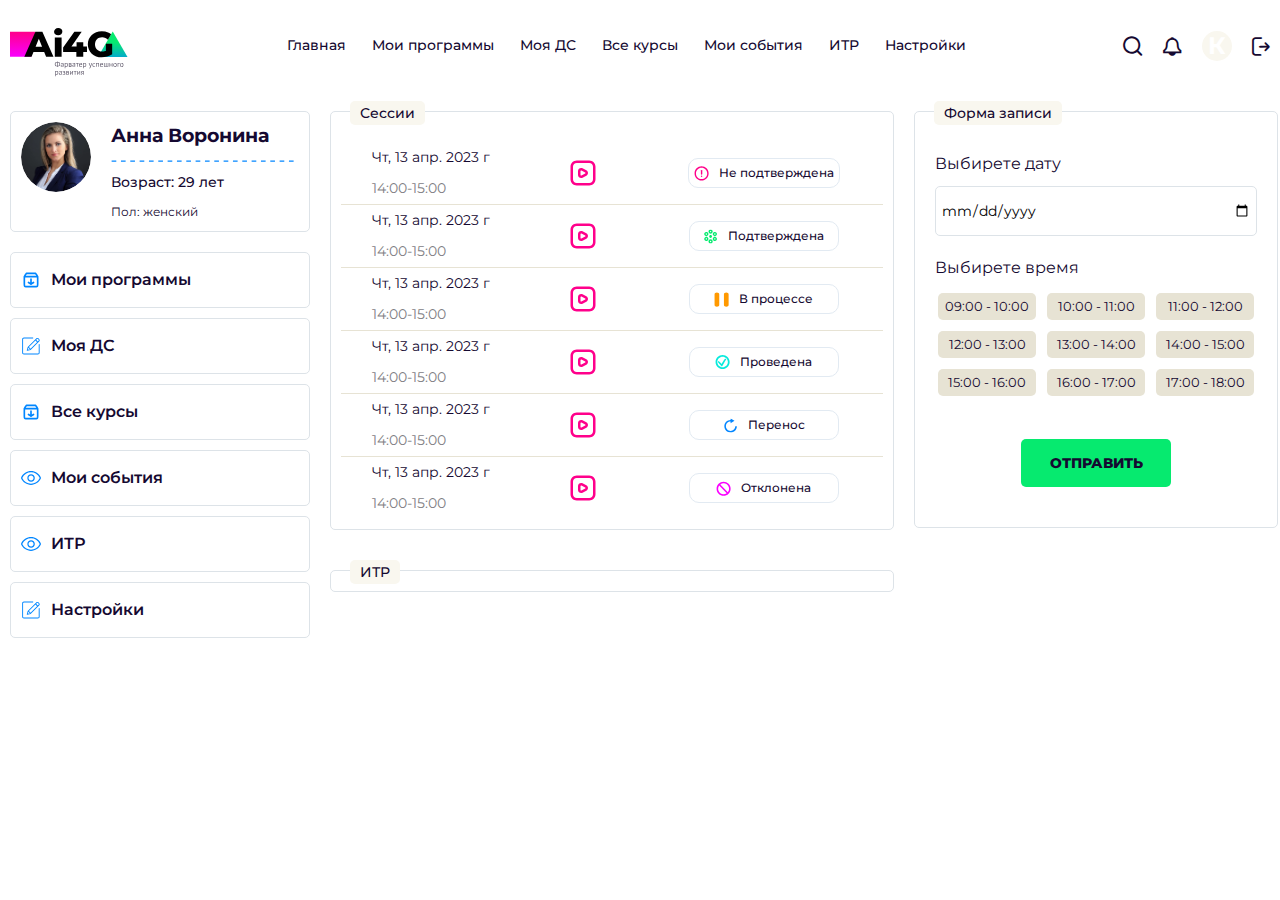
==== commit f03461f5: "Add files via upload" ====
--- a/index.html
+++ b/index.html
@@ -5,11 +5,11 @@
 	<title>Личный кабинет клиента</title>
 	<meta charset="UTF-8">
 	<meta name="format-detection" content="telephone=no">
-	<link rel="stylesheet" href="css/style.min.css?_v=20230530005135">
+	<link rel="stylesheet" href="css/style.min.css?_v=20230530085453">
 	<link rel="shortcut icon" href="favicon.ico">
 	<meta name="viewport" content="width=device-width, initial-scale=1.0">
-	<link href="https://fonts.googleapis.com/css?family=Montserrat:regular,500,600,700,800,900&display=swap&subset=cyrillic-ext&_v=20230530005135" rel="stylesheet">
-	<link href="https://fonts.googleapis.com/css?family=Roboto:regular,500,700&display=swap&subset=cyrillic-ext&_v=20230530005135" rel="stylesheet">
+	<link href="https://fonts.googleapis.com/css?family=Montserrat:regular,500,600,700,800,900&display=swap&subset=cyrillic-ext&_v=20230530085453" rel="stylesheet">
+	<link href="https://fonts.googleapis.com/css?family=Roboto:regular,500,700&display=swap&subset=cyrillic-ext&_v=20230530085453" rel="stylesheet">
 
 </head>
 
@@ -366,7 +366,7 @@
 			</div>
 		</div>
 	</div>
-	<script src="js/app.min.js?_v=20230530005135"></script>
+	<script src="js/app.min.js?_v=20230530085453"></script>
 </body>
 
 </html>--- a/css/style.min.css
+++ b/css/style.min.css
@@ -1 +1 @@
-@charset "UTF-8";@font-face{font-family:icons;font-display:swap;src:url(../fonts/icons.woff2) format("woff2"),url(../fonts/icons.woff) format("woff");font-weight:400;font-style:normal}@font-face{font-family:icons;font-display:swap;src:url(../fonts/icons.woff) format("woff"),url(../fonts/icons.woff2#icons) format("woff2");font-weight:400;font-style:normal;font-display:block}[class*=" _icon-"]:before,[class^=_icon-]:before{font-family:icons;font-style:normal;font-weight:400;font-variant:normal;text-transform:none;line-height:1;-webkit-font-smoothing:antialiased;-moz-osx-font-smoothing:grayscale}[class*=" _icon-"]:before,[class^=_icon-]:before{display:block}._icon-bell:before{content:"\e901"}._icon-exit:before{content:"\e903"}._icon-search:before{content:"\e904"}._icon-arrow-up:before{content:"\e905"}._icon-arrow-down:before{content:"\e900"}._icon-camera:before{content:"\e902"}*{padding:0;margin:0;border:0}*,:after,:before{-webkit-box-sizing:border-box;box-sizing:border-box}body,html{height:100%;min-width:320px}body{color:#150931;line-height:1;font-family:Montserrat;font-size:.875rem;-ms-text-size-adjust:100%;-moz-text-size-adjust:100%;-webkit-text-size-adjust:100%;-webkit-font-smoothing:antialiased;-moz-osx-font-smoothing:grayscale}button,input,textarea{font-family:Montserrat;font-size:inherit}button{cursor:pointer;color:inherit;background-color:inherit}a{color:inherit}a:link,a:visited{text-decoration:none}a:hover{text-decoration:none}ul li{list-style:none}img{vertical-align:top}h1,h2,h3,h4,h5,h6{font-weight:inherit;font-size:inherit}.lock body{overflow:hidden;-ms-touch-action:none;touch-action:none}.wrapper{font-family:Montserrat;min-height:100%;display:-webkit-box;display:-ms-flexbox;display:flex;-webkit-box-orient:vertical;-webkit-box-direction:normal;-ms-flex-direction:column;flex-direction:column;overflow:hidden}.wrapper>main{-webkit-box-flex:1;-ms-flex:1 1 auto;flex:1 1 auto}.wrapper>*{min-width:0}[class*=__container]{max-width:87.5rem;-webkit-box-sizing:content-box;box-sizing:content-box;margin:0 auto;padding:0 .625rem}.button{display:-webkit-inline-box;display:-ms-inline-flexbox;display:inline-flex;padding:0 0}.button._fw{width:100%}input[type=email],input[type=tel],input[type=text],textarea{-webkit-appearance:none;-moz-appearance:none;appearance:none}.input{border-radius:0!important;width:100%;display:block;padding:0 20px;border:1px solid #eee}textarea.input{resize:none;padding:0 0}.checkbox{position:relative}.checkbox:not(:last-child){margin-bottom:.3125em}.checkbox__input{position:absolute;width:0;height:0;opacity:0}.checkbox__input:focus+.checkbox__label:before{-webkit-box-shadow:0 0 5px #000;box-shadow:0 0 5px #000}.checkbox__input:checked+.checkbox__label:before{background:#000}.checkbox__label{cursor:pointer;display:-webkit-inline-box;display:-ms-inline-flexbox;display:inline-flex;-webkit-box-align:center;-ms-flex-align:center;align-items:center;position:relative;gap:10px}.checkbox__label:before{content:"";-ms-flex-item-align:start;align-self:flex-start;-webkit-box-flex:0;-ms-flex:0 0 20px;flex:0 0 20px;width:20px;height:20px;border:1px solid #a7a9ac}.options{display:-webkit-box;display:-ms-flexbox;display:flex;-webkit-box-orient:vertical;-webkit-box-direction:normal;-ms-flex-direction:column;flex-direction:column;-webkit-box-align:start;-ms-flex-align:start;align-items:flex-start}.options__item{position:relative;cursor:pointer}.options__item:not(:last-child){margin-bottom:.3125em}.options__input{width:0;height:0;opacity:0;position:absolute}.options__input:focus+.options__label:before{-webkit-box-shadow:0 0 5px #000;box-shadow:0 0 5px #000}.options__input:checked+.options__label:after{-webkit-transform:scale(1);-ms-transform:scale(1);transform:scale(1)}.options__label{display:-webkit-inline-box;display:-ms-inline-flexbox;display:inline-flex;-webkit-box-align:center;-ms-flex-align:center;align-items:center;cursor:pointer;gap:10px}.options__label:before{content:"";-ms-flex-item-align:start;align-self:flex-start;width:20px;height:20px;-webkit-box-flex:0;-ms-flex:0 0 20px;flex:0 0 20px;border-radius:50%;border:1px solid #a7a9ac}.options__label:after{content:"";-webkit-transition:all .3s ease 0s;-o-transition:all .3s ease 0s;transition:all .3s ease 0s;-webkit-transform:scale(0);-ms-transform:scale(0);transform:scale(0);width:10px;height:10px;border-radius:50%;background-color:#77243a;position:absolute;left:5px;top:5px}.select{position:relative}.select__body{position:relative}.select__title{color:inherit;text-align:left;border:1px solid #d9d9d9;background-color:#fff;cursor:pointer;width:100%;border-radius:4px}.select__value{display:-webkit-box;display:-ms-flexbox;display:flex;-webkit-box-align:center;-ms-flex-align:center;align-items:center;height:1.875rem;padding:0 .9375rem;gap:.625rem}.select__value>*{-webkit-box-flex:1;-ms-flex:1 1 auto;flex:1 1 auto}.select__value:after{content:"";-webkit-box-flex:0;-ms-flex:0 0 10px;flex:0 0 10px;-webkit-transition:all .3s ease 0s;-o-transition:all .3s ease 0s;transition:all .3s ease 0s;display:-webkit-box;display:-ms-flexbox;display:flex;-webkit-box-pack:center;-ms-flex-pack:center;justify-content:center;-webkit-box-align:center;-ms-flex-align:center;align-items:center;height:10px}._select-open .select__value:after{-webkit-transform:rotate(-180deg);-ms-transform:rotate(-180deg);transform:rotate(-180deg)}.select__value._select-pseudo-label::before{content:attr(data-pseudo-label);opacity:.5}.select__text{-webkit-box-flex:1;-ms-flex:1 1 auto;flex:1 1 auto}.select__input{width:100%;background-color:transparent;height:100%}.select__options{color:#000;position:absolute;top:35px;border-radius:0 0 4px 4px;min-width:100%;left:0;background-color:#fff;border-top:0;border:1px solid #d9d9d9;border-top:0;padding:10px 0 5px 0}.select__scroll{overflow-y:auto;overflow-x:hidden;max-height:200px}.select__option{width:100%;display:block;text-align:left;cursor:pointer;padding:5px 15px;color:inherit}.select__option._select-selected{background-color:#eee}.select__row{display:-webkit-inline-box;display:-ms-inline-flexbox;display:inline-flex;-webkit-box-align:center;-ms-flex-align:center;align-items:center}.select._select-open{z-index:5}._select-tag{cursor:pointer}body::after{content:"";background-color:rgba(0,0,0,.5);position:fixed;width:100%;height:100%;top:0;left:0;opacity:0;-webkit-transition:opacity .8s ease 0s;-o-transition:opacity .8s ease 0s;transition:opacity .8s ease 0s;pointer-events:none;z-index:149}.popup-show body::after{opacity:1}.popup{position:fixed;top:0;left:0;bottom:0;right:0;padding:30px 10px;-webkit-transition:visibility .8s ease 0s;-o-transition:visibility .8s ease 0s;transition:visibility .8s ease 0s;visibility:hidden;pointer-events:none}.popup_show{z-index:150;visibility:visible;overflow:auto;pointer-events:auto}.popup_show .popup__content{visibility:visible;-webkit-transform:scale(1);-ms-transform:scale(1);transform:scale(1)}.popup__wrapper{display:-webkit-box;display:-ms-flexbox;display:flex;-webkit-box-orient:vertical;-webkit-box-direction:normal;-ms-flex-direction:column;flex-direction:column;-webkit-box-align:center;-ms-flex-align:center;align-items:center;min-height:100%;-webkit-box-flex:1;-ms-flex:1 1 auto;flex:1 1 auto;width:100%;display:flex;-webkit-box-pack:center;-ms-flex-pack:center;justify-content:center;align-items:center}.popup__content{visibility:hidden;-webkit-transform:scale(0);-ms-transform:scale(0);transform:scale(0);-webkit-transition:-webkit-transform .3s ease 0s;transition:-webkit-transform .3s ease 0s;-o-transition:transform .3s ease 0s;transition:transform .3s ease 0s;transition:transform .3s ease 0s,-webkit-transform .3s ease 0s;background-color:#eee;padding:20px;width:100%;max-width:900px;border-radius:20px}.lock .popup__content{visibility:visible}.tabs__navigation{display:-webkit-box;display:-ms-flexbox;display:flex}.tabs__title{border:1px solid #eee;padding:.625rem .9375rem;border-radius:.3125rem}.tabs__title._tab-active{border:1px solid #000}.tabs__content{border:1px solid #eee;padding:.625rem .9375rem}[class*=-ibg]{position:relative}[class*=-ibg] img{position:absolute;width:100%;height:100%;top:0;left:0;-o-object-fit:cover;object-fit:cover}[class*=-ibg_contain] img{-o-object-fit:contain;object-fit:contain}.btn{display:-webkit-box;display:-ms-flexbox;display:flex;-webkit-box-align:center;-ms-flex-align:center;align-items:center;-webkit-box-pack:center;-ms-flex-pack:center;justify-content:center;padding:10px;width:150px;background:#06ea6f;border-radius:5px;color:#150931;-webkit-transition:all .3s ease;-o-transition:all .3s ease;transition:all .3s ease;min-height:48px;font-weight:800;text-transform:uppercase}.btn:hover{background:#ff008a}@-webkit-keyframes ani{0%{opacity:0}100%{opacity:1}}@keyframes ani{0%{opacity:0}100%{opacity:1}}.title{font-size:1.25rem;line-height:1.5;font-weight:600;margin:0 0 1.875rem 0}.setting{font-family:Roboto;font-size:10px;line-height:150%;color:#0386ff}.popup__form{display:-webkit-box;display:-ms-flexbox;display:flex;gap:.3125rem}.popup__input{width:80%;background:#fff;outline:0;font-size:16px;-webkit-transition:all .3s ease 0s;-o-transition:all .3s ease 0s;transition:all .3s ease 0s;border:1px solid #f9f7ef;-webkit-box-shadow:2px 8px 16px rgba(194,198,208,.06);box-shadow:2px 8px 16px rgba(194,198,208,.06);border-radius:5px;padding:20px;min-height:62px}.popup__input::before{font-size:1.25rem;color:#150931;-webkit-transition:all .3s ease 0s;-o-transition:all .3s ease 0s;transition:all .3s ease 0s}.popup__button{font-size:16px;font-weight:600}.popup-search .popup__content{padding:100px 20px;position:relative;background-color:#f9f7ef}.popup-search .popup__close{position:fixed;top:0;right:0;padding:10px;background:0 0}.header{font-family:Montserrat;margin:0 0 20px 0}.header__body{display:-webkit-box;display:-ms-flexbox;display:flex;-webkit-box-align:center;-ms-flex-align:center;align-items:center;-webkit-box-pack:justify;-ms-flex-pack:justify;justify-content:space-between;position:relative;z-index:5;padding:1.25rem 0}.header__logo img{-webkit-transition:all .3s ease 0s;-o-transition:all .3s ease 0s;transition:all .3s ease 0s;-webkit-transform:translateY(7px);-ms-transform:translateY(7px);transform:translateY(7px);min-width:120px}.header__logo img:hover{opacity:.7}.header__profile{display:-webkit-box;display:-ms-flexbox;display:flex;-webkit-box-align:center;-ms-flex-align:center;align-items:center;gap:20px;-webkit-transition:all .3s ease 0s;-o-transition:all .3s ease 0s;transition:all .3s ease 0s}.header__profile img{width:20px;height:20px}.header__profile:hover{color:#8590aa}.header__button{-webkit-transition:all .3s ease 0s;-o-transition:all .3s ease 0s;transition:all .3s ease 0s}.header__button:active{-webkit-transform:translateY(1px);-ms-transform:translateY(1px);transform:translateY(1px);background:#f9f7ef}.header__button::before{font-size:1.25rem;color:#150931;-webkit-transition:all .3s ease 0s;-o-transition:all .3s ease 0s;transition:all .3s ease 0s}.header__button:hover{color:#150931;-webkit-transition:all .3s ease 0s;-o-transition:all .3s ease 0s;transition:all .3s ease 0s}.header__button:hover::before{color:#0386ff}.header__image{-webkit-box-align:center;-ms-flex-align:center;align-items:center;background-color:#f9f7ef;border-radius:50%;-webkit-box-sizing:border-box;box-sizing:border-box;color:#fff;display:-webkit-box;display:-ms-flexbox;display:flex;-webkit-box-pack:center;-ms-flex-pack:center;justify-content:center;overflow:hidden;font-size:24px;font-weight:700;height:30px;line-height:46px;width:30px;-webkit-transition:all .3s ease 0s;-o-transition:all .3s ease 0s;transition:all .3s ease 0s}.header__image:hover{background-color:#e7e3d4}.header__image:hover .account__word{display:none}.header__image:hover .account__word_hidden{display:block}.header__word_hidden{display:none;font-weight:500;font-size:12px;line-height:150%;color:#2e363e;text-align:center}.header__exit::before{font-size:1.25rem;color:#150931;-webkit-transition:all .3s ease 0s;-o-transition:all .3s ease 0s;transition:all .3s ease 0s}.header__exit:hover{color:#150931;-webkit-transition:all .3s ease 0s;-o-transition:all .3s ease 0s;transition:all .3s ease 0s}.header__exit:hover::before{color:#0386ff}.header__bell::before{font-size:1.25rem;color:#150931;-webkit-transition:all .3s ease 0s;-o-transition:all .3s ease 0s;transition:all .3s ease 0s}.header__bell:hover{color:#150931;-webkit-transition:all .3s ease 0s;-o-transition:all .3s ease 0s;transition:all .3s ease 0s}.header__bell:hover::before{color:#0386ff}.menu__body{position:relative}.menu__list{color:#150931;display:-webkit-box;display:-ms-flexbox;display:flex;-webkit-box-align:center;-ms-flex-align:center;align-items:center;gap:1.25rem;font-size:.875rem}.menu__item{display:-webkit-box;display:-ms-flexbox;display:flex;-webkit-box-align:center;-ms-flex-align:center;align-items:center;-webkit-box-pack:justify;-ms-flex-pack:justify;justify-content:space-between;-ms-flex-wrap:wrap;flex-wrap:wrap;margin:0 3px;padding:5px 0;position:relative}.menu__item_logo{display:none}.menu__item_logo img{width:120px;height:auto}.menu__item_exit{display:none}.menu__link{-webkit-transition:all .3s ease 0s;-o-transition:all .3s ease 0s;transition:all .3s ease 0s;line-height:142.8571428571%;font-weight:500}.menu__link:hover{color:#0386ff}.icon-menu{display:none}.my-profile{margin:0 0 40px 0}.my-profile__body{display:-webkit-box;display:-ms-flexbox;display:flex;-webkit-box-pack:justify;-ms-flex-pack:justify;justify-content:space-between}.my-profile__left{width:300px;min-width:300px;margin:0 20px 0 0}.my-profile__right{-webkit-box-flex:0;-ms-flex:0 1 100%;flex:0 1 100%;display:-webkit-box;display:-ms-flexbox;display:flex;gap:20px}.my-profile__itr{-webkit-box-flex:0;-ms-flex:0 0 60%;flex:0 0 60%}.my-profile__recording{-webkit-box-flex:1;-ms-flex:1 1 100%;flex:1 1 100%}.profile-client{display:-webkit-box;display:-ms-flexbox;display:flex;gap:20px;margin:0 0 20px 0;border-radius:5px;background:#fff;border:1px solid #dde3e8;padding:10px;-webkit-transition:all .3s ease 0s;-o-transition:all .3s ease 0s;transition:all .3s ease 0s}.profile-client:hover{-webkit-box-shadow:0 2px 2px 0 #dde3e8;box-shadow:0 2px 2px 0 #dde3e8}.profile-client__image{border-radius:50%;overflow:hidden;height:70px;width:70px}.profile-client__image img{border-radius:50%;overflow:hidden;height:70px;width:70px;-webkit-transition:all .5s linear;-o-transition:all .5s linear;transition:all .5s linear}.profile-client__image img:hover{-webkit-transform:scale(1.3);-ms-transform:scale(1.3);transform:scale(1.3);width:70px;overflow:hidden}.profile-client__block{display:-webkit-box;display:-ms-flexbox;display:flex;-webkit-box-orient:vertical;-webkit-box-direction:normal;-ms-flex-direction:column;flex-direction:column;gap:10px;-webkit-box-align:start;-ms-flex-align:start;align-items:flex-start}.profile-client__title{font-weight:700;line-height:150%}.profile-client__line{height:2px}.profile-client__age{line-height:150%;font-weight:500}.profile-client__gender{line-height:150%;font-size:12px}.menu-my-profile{gap:10px;display:-webkit-box;display:-ms-flexbox;display:flex;-webkit-box-orient:vertical;-webkit-box-direction:normal;-ms-flex-direction:column;flex-direction:column;margin:0 20px 0 0;width:300px;min-width:300px}.menu-my-profile__item{display:-webkit-box;display:-ms-flexbox;display:flex;gap:10px;border-radius:5px;background:#fff;border:1px solid #dde3e8;padding:15px 10px;-webkit-transition:all .3s ease 0s;-o-transition:all .3s ease 0s;transition:all .3s ease 0s;font-weight:600;font-size:16px;line-height:150%;text-align:center;-webkit-box-align:center;-ms-flex-align:center;align-items:center}.menu-my-profile__item:hover{-webkit-box-shadow:0 2px 2px 0 #dde3e8;box-shadow:0 2px 2px 0 #dde3e8}.menu-my-profile__item img{width:20px;height:20px;-webkit-filter:invert(40%) sepia(37%) saturate(5461%) hue-rotate(192deg) brightness(99%) contrast(110%);filter:invert(40%) sepia(37%) saturate(5461%) hue-rotate(192deg) brightness(99%) contrast(110%)}.itr-main{display:-webkit-box;display:-ms-flexbox;display:flex;-webkit-box-orient:vertical;-webkit-box-direction:normal;-ms-flex-direction:column;flex-direction:column;gap:40px}.itr-main__item{position:relative}.itr-main__title{position:absolute;font-weight:500;margin:0 0 1.25rem 0;top:-10px;left:20px;background:#f9f7ef;border-radius:5px;padding:5px 10px;-webkit-transition:all .3s ease 0s;-o-transition:all .3s ease 0s;transition:all .3s ease 0s}.itr-main__title:hover{background:#e7e3d4}.itr-main__content{background:#fff;border:1px solid #dde3e8;padding:10px 10px;border-radius:5px}.subpage{margin:0 0 50px 0}.view-subpage__title{font-weight:600;font-size:18px;line-height:150%;margin:0 0 20px 0}.view-subpage__list{gap:20px;display:-ms-grid;display:grid;-ms-grid-columns:(1fr)[3];grid-template-columns:repeat(3,1fr);-ms-grid-rows:(1fr)[4];grid-template-rows:repeat(4,1fr)}.view-subpage__item{position:relative;border-radius:5px;background:#fff;-webkit-box-shadow:0 2px 10px 0 rgba(0,0,0,.12);box-shadow:0 2px 10px 0 rgba(0,0,0,.12);padding:10px;-webkit-transition:all .3s ease 0s;-o-transition:all .3s ease 0s;transition:all .3s ease 0s;display:-webkit-box;display:-ms-flexbox;display:flex;-webkit-box-orient:vertical;-webkit-box-direction:normal;-ms-flex-direction:column;flex-direction:column;gap:10px}.view-subpage__item img{width:30px;height:30px;-webkit-filter:invert(56%) sepia(59%) saturate(277%) hue-rotate(11deg) brightness(95%) contrast(88%);filter:invert(56%) sepia(59%) saturate(277%) hue-rotate(11deg) brightness(95%) contrast(88%)}.view-subpage__item:hover{-webkit-box-shadow:0 2px 10px 0 rgba(0,0,0,.32);box-shadow:0 2px 10px 0 rgba(0,0,0,.32)}.view-subpage__number{position:absolute;right:5px;bottom:5px;font-size:60px;font-weight:900;color:#e7e3d4;z-index:1}.view-subpage__subtitle{font-size:16px;font-weight:500;line-height:130%;z-index:10;position:relative;max-width:200px}.view-subpage__text{line-height:130%;z-index:10;position:relative;max-width:200px}.main-recording{position:relative}.recording__title{position:absolute;font-weight:500;top:-10px;left:20px;background:#f9f7ef;border-radius:5px;padding:5px 10px;-webkit-transition:all .3s ease 0s;-o-transition:all .3s ease 0s;transition:all .3s ease 0s}.recording__title:hover{background:#e7e3d4}.recording__body{background:#fff;border:1px solid #dde3e8;padding:40px 20px;border-radius:5px;display:-webkit-box;display:-ms-flexbox;display:flex;-webkit-box-align:center;-ms-flex-align:center;align-items:center;-webkit-box-pack:center;-ms-flex-pack:center;justify-content:center}.recording__list{display:-webkit-box;display:-ms-flexbox;display:flex;-webkit-box-orient:vertical;-webkit-box-direction:normal;-ms-flex-direction:column;flex-direction:column;gap:20px}.recording__list li{display:-webkit-box;display:-ms-flexbox;display:flex;-webkit-box-orient:vertical;-webkit-box-direction:normal;-ms-flex-direction:column;flex-direction:column;gap:10px}.recording__label{font-size:16px;line-height:150%}.recording__input{outline:0;height:50px;background:#fff;border:1px solid #dde3e8;padding:5px;border-radius:5px;-webkit-transition:all .3s ease 0s;-o-transition:all .3s ease 0s;transition:all .3s ease 0s}.recording__input:focus{-webkit-box-shadow:0 2px 2px 0 #dde3e8;box-shadow:0 2px 2px 0 #dde3e8}.recording__btn{-ms-flex-item-align:center;-ms-grid-row-align:center;align-self:center}.recording__list-time{display:-ms-grid;display:grid;gap:5px;-ms-grid-columns:(1fr)[3];grid-template-columns:repeat(3,1fr);margin:0 0 20px 0}.recording__list-time li{cursor:pointer;display:inline-block;padding:7px;font-size:13px;background-color:#e7e3d4;border-radius:5px;width:98px;text-align:center;margin:3px;-webkit-transition:all .3s ease 0s;-o-transition:all .3s ease 0s;transition:all .3s ease 0s}.recording__list-time li:hover{background-color:#f9f7ef}.recording__list-time li:active{background-color:#06ea6f}.couch-session{margin:20px 0 0 0}.couch-session__item{display:-ms-grid;display:grid;-ms-grid-columns:32% 10% 43%;grid-template-columns:32% 10% 43%;padding:5px;gap:20px;-webkit-box-align:center;-ms-flex-align:center;align-items:center;-webkit-transition:all .3s ease 0s;-o-transition:all .3s ease 0s;transition:all .3s ease 0s;justify-items:center;-webkit-box-pack:justify;-ms-flex-pack:justify;justify-content:space-between}.couch-session__item:not(:last-child){border-bottom:1px solid #e7e3d4}.couch-session__item:hover{background-color:#f9f7ef}.couch-session__button{display:-webkit-box;display:-ms-flexbox;display:flex;gap:10px;-webkit-box-align:center;-ms-flex-align:center;align-items:center;-webkit-box-pack:center;-ms-flex-pack:center;justify-content:center;border-radius:10px;padding:5px;font-weight:500;font-size:12px;line-height:150%;min-width:150px;border:1px solid #e2eaf2;background-color:#fff;-webkit-transition:all .3s ease 0s;-o-transition:all .3s ease 0s;transition:all .3s ease 0s}.couch-session__button img{width:15px;height:15px}.couch-session__button:hover{background-color:#e7e3d4}.couch-session__text{line-height:120%;font-weight:500;font-size:16px;padding:10px;-webkit-transition:all .3s ease 0s;-o-transition:all .3s ease 0s;transition:all .3s ease 0s}.couch-session__text:hover{text-decoration:underline}.couch-session__data{margin:0 0 10px 0;line-height:150%}.couch-session__time{line-height:150%;color:#828185}.couch-session__video img{width:30px;height:30px;-webkit-filter:invert(17%) sepia(90%) saturate(6674%) hue-rotate(321deg) brightness(104%) contrast(107%);filter:invert(17%) sepia(90%) saturate(6674%) hue-rotate(321deg) brightness(104%) contrast(107%)}.couch-session__status{position:relative}.couch-session__sublist{position:absolute;top:30px;left:0;margin:5px 0;background-color:#fff;border:1px solid #e7e3d4;z-index:10}.couch-session__sublist-item{display:-webkit-box;display:-ms-flexbox;display:flex;gap:10px;-webkit-box-align:center;-ms-flex-align:center;align-items:center;text-align:left;border-radius:5px;padding:5px;font-weight:500;font-size:12px;line-height:150%;min-width:150px;-webkit-transition:all .3s ease 0s;-o-transition:all .3s ease 0s;transition:all .3s ease 0s}.couch-session__sublist-item img{width:15x;height:15px}.couch-session__sublist-item:not(:last-child){margin:0 0 5px 0}.couch-session__sublist-item:hover{background-color:#f9f7ef}.profile__body{display:-webkit-box;display:-ms-flexbox;display:flex;gap:40px}.profile__photo{display:-webkit-box;display:-ms-flexbox;display:flex;-webkit-box-orient:vertical;-webkit-box-direction:normal;-ms-flex-direction:column;flex-direction:column;-webkit-box-align:center;-ms-flex-align:center;align-items:center;gap:10px}.profile__image{width:200px}.profile__image img{width:200px;height:200px;border-radius:5px}.profile__link{color:#0386ff}.profile__link:hover{color:#0074df}.profile__item{border-radius:5px;background:#fff;-webkit-transition:all .3s ease 0s;-o-transition:all .3s ease 0s;transition:all .3s ease 0s}.profile__title{font-weight:600;font-size:16px;line-height:150%;margin:0 0 20px 0}.profile__body-item{display:-ms-grid;display:grid;-ms-grid-columns:200px 1fr 1fr;grid-template-columns:200px 1fr 1fr;row-gap:20px;border-bottom:1px solid #e2eaf2;padding:15px 0}.profile__point_bold{font-weight:500}.profile__point_social{display:-webkit-box;display:-ms-flexbox;display:flex;gap:10px}.profile__point_link{color:#0386ff}.profile__icon{padding:10px;border-radius:50%;background-color:#fff;border:1px solid #e7e3d4;-webkit-transition:all .3s ease 0s;-o-transition:all .3s ease 0s;transition:all .3s ease 0s}.profile__icon:hover{background-color:#f9f7ef}.profile__icon img{width:20px;height:20px}.profile__download{-webkit-transition:all .3s ease 0s;-o-transition:all .3s ease 0s;transition:all .3s ease 0s;display:-webkit-box;display:-ms-flexbox;display:flex;gap:10px;-webkit-box-align:center;-ms-flex-align:center;align-items:center}.profile__download:hover{color:#02d664}.profile__download img{width:30px;height:30px}.form-profile__item{display:-ms-grid;display:grid;-ms-grid-columns:200px 400px;grid-template-columns:200px 400px;padding:5px 0;-webkit-box-align:center;-ms-flex-align:center;align-items:center;font-weight:500}.form-profile__item_radio{-webkit-box-align:start;-ms-flex-align:start;align-items:start}.form-profile__item_radio input[type=radio]{display:none}.form-profile__item_radio label{display:inline-block;cursor:pointer;position:relative;padding-left:25px;margin-right:0;line-height:18px;-webkit-user-select:none;-moz-user-select:none;-ms-user-select:none;user-select:none}.form-profile__item_radio label:before{content:"";display:inline-block;width:16px;height:16px;position:absolute;left:0;bottom:1px;background:#fff;border-radius:50%;border:2px solid #ff008a}.form-profile__item_radio input[type=radio]:checked+label:before{background:#ff008a}.form-profile__item_radio label:hover:before{-webkit-filter:brightness(120%);filter:brightness(120%)}.form-profile__item_select .select__value{height:50px}.form-profile__item_select .select__value:after{background:url(../img/icons/up-arrow.svg) no-repeat}.form-profile__item_textarea{-webkit-box-align:start;-ms-flex-align:start;align-items:start}.form-profile__item_textarea textarea{min-height:120px;resize:vertical}.form-profile__radio-item{display:-webkit-box;display:-ms-flexbox;display:flex;-webkit-box-align:center;-ms-flex-align:center;align-items:center;gap:5px}.form-profile__radio-item:not(:last-child){margin:0 0 5px 0}.form-profile__input{background:#fff;outline:0;-webkit-transition:all .3s ease 0s;-o-transition:all .3s ease 0s;transition:all .3s ease 0s;border:1px solid #dde3e8;border-radius:5px;min-height:50px;padding:5px;transition:all .3s ease 0s;width:100%}.form-profile__input:hover{-webkit-box-shadow:0 2px 2px 0 #dde3e8;box-shadow:0 2px 2px 0 #dde3e8}.form-profile__input:focus{border:1px solid #ff008a;-webkit-box-shadow:0 2px 2px 0 #dde3e8;box-shadow:0 2px 2px 0 #dde3e8}.form-profile__button{margin:20px 0 0}.tabs{width:100%}.tabs__body{min-height:500px}.form-social__item{display:-ms-grid;display:grid;-ms-grid-columns:200px 1fr;grid-template-columns:200px 1fr;padding:5px 0;-webkit-box-align:center;-ms-flex-align:center;align-items:center;font-weight:500;gap:20px}.form-social__left{display:-webkit-box;display:-ms-flexbox;display:flex;gap:20px;-webkit-box-align:center;-ms-flex-align:center;align-items:center;font-weight:600}.form-social__icon{padding:10px;border-radius:50%;background-color:#fff;border:1px solid #e7e3d4;-webkit-transition:all .3s ease 0s;-o-transition:all .3s ease 0s;transition:all .3s ease 0s;width:40px}.form-social__icon:hover{background-color:#f9f7ef}.form-social__icon img{width:20px;height:20px}.form-social__input{background:#fff;outline:0;-webkit-transition:all .3s ease 0s;-o-transition:all .3s ease 0s;transition:all .3s ease 0s;border:1px solid #dde3e8;border-radius:5px;min-height:50px;padding:5px;transition:all .3s ease 0s}.form-social__input:hover{-webkit-box-shadow:0 2px 2px 0 #dde3e8;box-shadow:0 2px 2px 0 #dde3e8}.form-social__input:focus{border:1px solid #ff008a;-webkit-box-shadow:0 2px 2px 0 #dde3e8;box-shadow:0 2px 2px 0 #dde3e8}.form-social__button{margin:20px 0 0}.up{display:-webkit-box;display:-ms-flexbox;display:flex;-webkit-box-orient:vertical;-webkit-box-direction:normal;-ms-flex-direction:column;flex-direction:column;padding:10px;-webkit-box-align:center;-ms-flex-align:center;align-items:center;max-width:500px}input[type=file]{display:none}.fileName{display:-webkit-box;display:-ms-flexbox;display:flex;-webkit-box-pack:center;-ms-flex-pack:center;justify-content:center;-webkit-box-align:center;-ms-flex-align:center;align-items:center;-webkit-box-orient:vertical;-webkit-box-direction:normal;-ms-flex-direction:column;flex-direction:column;outline:2px dashed #e7e3d4;outline-offset:-12px;background-color:#f9f7ef;font-family:Roboto;color:#150931;opacity:.8;padding:10px;margin:10px 0;min-height:150px;text-align:center;line-height:140%;min-width:100%}.fileName span{max-width:200px;display:block}.file-search-button{margin-top:30px}.custom-file-upload{width:300px;border-radius:37px;margin:0 0 40px 0;background-color:#ff008a}.custom-file-upload:hover{background-color:#b90867;color:#fff}.up__button{width:300px;border-radius:37px;margin:0 0 40px 0}.up__button:hover{background-color:#02d664;color:#fff}.subtitle{font-family:Calibri;margin:0 0 1.25rem 0;font-weight:600;display:-webkit-box;display:-ms-flexbox;display:flex;-webkit-box-align:center;-ms-flex-align:center;align-items:center;gap:.625rem}.subtitle_italic{margin:0 0 .1875rem 0}.subtitle img{width:40px}.line{width:100%;padding:0;border:none;height:2px;background:-webkit-gradient(linear,left top,right top,color-stop(50%,transparent),color-stop(50%,#fff)),-webkit-gradient(linear,left top,right top,from(#ff008a),to(#06ea6f));background:-o-linear-gradient(left,transparent 50%,#fff 50%),-o-linear-gradient(left,#ff008a,#06ea6f);background:linear-gradient(to right,transparent 50%,#fff 50%),linear-gradient(to right,#ff008a,#06ea6f);background-size:12px 2px,100% 2px}.menu-kjo{padding:3.125rem 0 2.5rem 0;margin:0 0 1.25rem 0}.menu-kjo__body{display:-webkit-box;display:-ms-flexbox;display:flex;-webkit-box-pack:justify;-ms-flex-pack:justify;justify-content:space-between;gap:.625rem}.menu-kjo__logo{max-width:14.25rem}.menu-kjo__logo img{width:100%;height:auto;-o-object-fit:cover;object-fit:cover}.menu-kjo__client{display:-ms-grid;display:grid;-ms-grid-columns:(1fr)[2];grid-template-columns:repeat(2,1fr);border:3px solid #fa00ff;padding:1.25rem;-webkit-column-gap:1.875rem;-moz-column-gap:1.875rem;column-gap:1.875rem;row-gap:.625rem}.menu-kjo__name-client{font-weight:600}.menu-kjo__data{font-weight:600}.menu-kjo__couch{display:-webkit-box;display:-ms-flexbox;display:flex;border:3px solid #06ea6f;padding:1.25rem;-webkit-column-gap:1.875rem;-moz-column-gap:1.875rem;column-gap:1.875rem}.menu-kjo__name-couch{font-weight:600}.menu-kjo__contact{display:-webkit-box;display:-ms-flexbox;display:flex;-webkit-box-orient:vertical;-webkit-box-direction:normal;-ms-flex-direction:column;flex-direction:column;gap:.625rem}.menu-kjo__icon{display:-webkit-box;display:-ms-flexbox;display:flex;gap:1.25rem;-webkit-box-align:center;-ms-flex-align:center;align-items:center}.menu-kjo__icon span{color:#0386ff;font-weight:600;-webkit-transition:all .3s ease 0s;-o-transition:all .3s ease 0s;transition:all .3s ease 0s}.menu-kjo__icon span:hover{color:#0074df}.menu-kjo__icon img{height:1.625rem}.map-kjo{margin:0 0 .625rem 0}.map-kjo__title{font-size:2.375rem;margin:0 0 1.875rem 0;font-weight:700;font-family:Calibri;display:-webkit-box;display:-ms-flexbox;display:flex;-webkit-box-align:center;-ms-flex-align:center;align-items:center;position:relative}.map-kjo__title span{position:absolute;z-index:10;background:#fff;padding-right:.3125rem}.map-kjo__body{display:-webkit-box;display:-ms-flexbox;display:flex;gap:2.5rem}.map-kjo__item{width:20%}.item-kjo{font-family:Calibri}.item-kjo__caption{font-style:italic;opacity:.7;margin:0 0 .75rem 0;line-height:130%}.item-kjo__list{display:-webkit-box;display:-ms-flexbox;display:flex;-webkit-box-orient:vertical;-webkit-box-direction:normal;-ms-flex-direction:column;flex-direction:column;gap:.125rem;line-height:120%}.item-kjo__list li{margin:0 0 .3125rem 0;padding:0 0 0 .625rem;position:relative}.item-kjo__list li::before{content:"";position:absolute;height:.3125rem;width:.3125rem;background-color:#000;border-radius:50%;top:.3125rem;left:0}.item-kjo__list-check{display:-webkit-box;display:-ms-flexbox;display:flex;-webkit-box-orient:vertical;-webkit-box-direction:normal;-ms-flex-direction:column;flex-direction:column;gap:.625rem;line-height:130%}.item-kjo__item-check{margin:0 0 .3125rem 0;padding:0 0 0 1.875rem;position:relative}.item-kjo__item-check::before{content:"";position:absolute;height:1.875rem;width:1.875rem;background:url(img/kjo/icons/check-map-grey.svg) 0 0/70% no-repeat;top:.125rem;left:0;display:inline-block}.item-kjo .check-map-active::before{background:url(img/kjo/icons/check-map-active.svg) 0 0/70% no-repeat}.map-kjo-middle{font-family:Calibri;margin:0 0 1.5625rem 0}.map-kjo-middle__body{display:-webkit-box;display:-ms-flexbox;display:flex;-webkit-box-pack:justify;-ms-flex-pack:justify;justify-content:space-between;gap:.625rem}.scope{-webkit-box-flex:0;-ms-flex:0 0 36.5%;flex:0 0 36.5%}.scope__content{display:-ms-grid;display:grid;-ms-grid-columns:(125px)[4];grid-template-columns:repeat(4,125px);background-color:#62018e;padding:.125rem;gap:.125rem;margin:0 0 1.25rem 0;max-width:31.875rem}.scope__item{display:-webkit-box;display:-ms-flexbox;display:flex;-webkit-box-align:center;-ms-flex-align:center;align-items:center;-webkit-box-pack:center;-ms-flex-pack:center;justify-content:center;padding:20px;font-weight:600;height:125px;text-align:center;background-color:#fff;color:#4a006c}.scope .scope-active{background-color:#4a006c;color:#fff}.explanation{display:-webkit-box;display:-ms-flexbox;display:flex;-webkit-box-orient:vertical;-webkit-box-direction:normal;-ms-flex-direction:column;flex-direction:column;gap:.3125rem}.explanation__item{display:-webkit-box;display:-ms-flexbox;display:flex;gap:.625rem;-webkit-box-align:center;-ms-flex-align:center;align-items:center;font-style:italic;font-size:12px}.explanation__square{border:2px solid #4a006c;height:1.5625rem;width:1.5625rem}.explanation__square_dark{background-color:#4a006c}.factor{-webkit-box-flex:0;-ms-flex:0 0 55.5%;flex:0 0 55.5%}.factor__bottom{display:-webkit-box;display:-ms-flexbox;display:flex;gap:2.5rem}.factor__content{margin:0 0 2.5rem 0}.explanation-factor{display:-webkit-box;display:-ms-flexbox;display:flex;-webkit-box-orient:vertical;-webkit-box-direction:normal;-ms-flex-direction:column;flex-direction:column;gap:.3125rem}.explanation-factor_70{width:60%}.explanation-factor_30{width:40%}.explanation-factor__item{display:-webkit-box;display:-ms-flexbox;display:flex;gap:.625rem;-webkit-box-align:center;-ms-flex-align:center;align-items:center;font-style:italic;font-size:.75rem}.explanation-factor__square{min-height:1.25rem;min-width:1.25rem;border-radius:.3125rem}.explanation-factor__square_green{background-color:#62f2a5}.explanation-factor__square_purple{background-color:#fa00ff}.explanation-factor .explanation-factor__line{white-space:nowrap;position:relative;overflow:hidden;max-width:3.125rem}.explanation-factor .explanation-factor__line::after{content:"-----";letter-spacing:6px;font-size:.875rem;color:#717070;display:inline-block;vertical-align:3px;padding-left:10px}.explanation-factor .explanation-factor__line_dark::after{color:#000;font-weight:700}.map-kjo-bottom{margin:0 0 3.125rem 0;font-family:Calibri}.map-kjo-bottom__body{display:-webkit-box;display:-ms-flexbox;display:flex;margin:1.5625rem 0 0 0}.left-column{width:18.5%}.project-column{-webkit-box-flex:0;-ms-flex:0 0 43.5%;flex:0 0 43.5%;margin:0 1.875rem;border:2px solid #e2e1e1;border-radius:.625rem;background-color:#f8f7f7;padding:.625rem 1.5625rem;max-width:573px;min-width:573px}.project-column__top{margin:0 0 1.25rem 0}.project-column__bottom{display:-webkit-box;display:-ms-flexbox;display:flex;gap:1.25rem}.project-column__item{display:-webkit-box;display:-ms-flexbox;display:flex;-webkit-box-align:center;-ms-flex-align:center;align-items:center;gap:.625rem}.project-column__item img{max-width:1.875rem}.project-column__text{display:-webkit-box;display:-ms-flexbox;display:flex;-webkit-box-orient:vertical;-webkit-box-direction:normal;-ms-flex-direction:column;flex-direction:column;font-weight:600;color:#717070}.project-column__text:last-child{font-size:1rem}.right-column{width:40.5%}.item-column_width{width:50%;padding:.625rem 0 0 0}.item-column:not(:last-child){margin:0 0 2.5rem 0}.item-column__content{display:-webkit-box;display:-ms-flexbox;display:flex;gap:1.25rem}.item-column__element_01{width:54%}.item-column__element_02{width:46%}.item-column__label{color:#4a006c;font-weight:600;margin:0 0 .9375rem 0}.item-column__block{display:-ms-grid;display:grid;-ms-grid-columns:6.25rem auto;grid-template-columns:6.25rem auto;-webkit-column-gap:.625rem;-moz-column-gap:.625rem;column-gap:.625rem;row-gap:.625rem}.item-column__block_one{-ms-grid-columns:(1fr)[1];grid-template-columns:repeat(1,1fr)}.item-column__block_auto{-ms-grid-columns:auto auto;grid-template-columns:auto auto;-webkit-column-gap:.5rem;-moz-column-gap:.5rem;column-gap:.5rem}.item-column__point-right{font-weight:600}.how-it-works__subtitle{margin:0 0 .9375rem 0;position:relative}.how-it-works__subtitle::before{position:absolute;left:180px;bottom:-170px;content:"";display:inline-block;vertical-align:3px;border-top:2px dashed #717070;border-right:2px dashed #717070;border-radius:0 30px 0 0;height:182px;width:206px}.how-it-works__body{margin:0 auto;display:-ms-grid;display:grid;-ms-grid-columns:70% 10% 20%;grid-template-columns:70% 10% 20%;row-gap:0;-webkit-box-align:center;-ms-flex-align:center;align-items:center;font-weight:700}.how-it-works__number{height:1.8125rem;width:3.75rem;background-color:transparent;color:#fff;display:-webkit-box;display:-ms-flexbox;display:flex;-webkit-box-align:center;-ms-flex-align:center;align-items:center;-webkit-box-pack:center;-ms-flex-pack:center;justify-content:center;font-weight:700;margin:0 1.25rem;-ms-grid-column-align:center;justify-self:center;position:relative}.how-it-works__number::before{content:"";position:absolute;left:20px;bottom:40%;border:6px solid transparent;border-bottom:11px solid #f90;z-index:10}.how-it-works__number_purple::before{border-bottom:11px solid #fa00ff}.how-it-works__box{display:none}.chart .pipe{width:100%;height:10px;margin-bottom:.1875rem;background:transparent none repeat scroll 0 0}.chart .pipe>div{background:#62f2a5 none repeat scroll 0 0;border-radius:3px;height:10px}.chart .pipe_purple>div{background:#fa00ff none repeat scroll 0 0}.chart p{margin:0 0 5px;width:18%;font-weight:600}.chart__item{display:-webkit-box;display:-ms-flexbox;display:flex;gap:1.25rem}.chart__item:not(:last-child){margin:0 0 1.5625rem 0}.chart__graf{width:66%}.chart__line{height:2px;width:100%;margin:6px 0 0 0;background-color:#e2e1e1}.chart__number{display:-webkit-box;display:-ms-flexbox;display:flex;color:#e2e1e1}.chart__numeral{padding:.625rem 0;width:16.67%;position:relative}.chart__numeral::after{position:absolute;content:"";height:.625rem;width:.125rem;top:0;left:0;background-color:#e2e1e1}.chart__numeral span{left:-3px;position:absolute}.chart__numeral_10{position:relative}.chart__numeral_10::after{position:absolute;left:-9px;top:-336px;content:"";display:inline-block;border-right:2px dashed #717070;height:337px;width:2px}.chart__numeral_10::before{position:absolute;left:-70px;bottom:19px;content:"";display:inline-block;vertical-align:3px;border-right:2px dashed #717070;opacity:.5;height:337px;width:2px}.generatepdf{margin:3.125rem 0}.generatepdf__container{display:-webkit-box;display:-ms-flexbox;display:flex;-webkit-box-align:center;-ms-flex-align:center;align-items:center;-webkit-box-pack:center;-ms-flex-pack:center;justify-content:center}.swiper{overflow:hidden}.swiper-wrapper{width:100%;height:100%;-webkit-box-sizing:content-box;box-sizing:content-box;display:-webkit-box;display:-ms-flexbox;display:flex;position:relative}.swiper-vertical .swiper-wrapper{-webkit-box-orient:vertical;-webkit-box-direction:normal;-ms-flex-direction:column;flex-direction:column}.swiper-autoheight .swiper-wrapper{-webkit-box-align:start;-ms-flex-align:start;align-items:flex-start}.swiper-initialized .swiper-slide{-ms-flex-negative:0;flex-shrink:0}.swiper-android .swiper-slide,.swiper-android .swiper-wrapper{-webkit-transform:translate3d(0,0,0);transform:translate3d(0,0,0)}.swiper-button-lock{display:none!important}@media (min-width:88.75em){.profile-client__title{font-size:1.25rem}.subtitle{font-size:1.375rem}.map-kjo__title{font-size:2.375rem}.how-it-works__text{font-size:1.0625rem}.chart p{font-size:1.125rem}}@media (max-width:1250px){.recording__list-time{-ms-grid-columns:(1fr)[2];grid-template-columns:repeat(2,1fr)}.couch-session__data{font-size:12px}}@media (max-width:1200px){.menu__list{font-size:.75rem;gap:.625rem}.couch-session__text{font-size:12px}}@media (max-width:1100px){.couch-session{height:auto}}@media (max-width:50em){.map-kjo__body{-webkit-column-gap:.625rem;-moz-column-gap:.625rem;column-gap:.625rem;row-gap:1.875rem;-webkit-box-orient:vertical;-webkit-box-direction:normal;-ms-flex-direction:column;flex-direction:column}.map-kjo__item{width:100%}}@media (max-width:600px){.couch-session{-ms-grid-columns:(1fr)[2];grid-template-columns:repeat(2,1fr)}}@media (max-width:420px){.couch-session{-ms-grid-columns:(1fr)[1];grid-template-columns:repeat(1,1fr)}}@media (max-width:350px){.profile-client__image{height:70px;width:70px}.profile-client__image img{height:70px;width:70px}}@media (max-width:20em){.profile-client__title{font-size:.75rem}.subtitle{font-size:1.125rem}.map-kjo__title{font-size:1.5rem}.how-it-works__text{font-size:.875rem}.chart p{font-size:.875rem}}@media (max-width:78.125em){.menu-kjo__logo{max-width:9.375rem;-ms-flex-item-align:center;-ms-grid-row-align:center;align-self:center}.menu-kjo__client{-ms-grid-columns:1fr auto;grid-template-columns:1fr auto;-webkit-column-gap:.625rem;-moz-column-gap:.625rem;column-gap:.625rem;row-gap:.3125rem}.menu-kjo__couch{-webkit-column-gap:.3125rem;-moz-column-gap:.3125rem;column-gap:.3125rem;row-gap:.3125rem}.menu-kjo__contact{-ms-flex-item-align:center;-ms-grid-row-align:center;align-self:center}.map-kjo__body{gap:.625rem}.map-kjo-middle__body{-webkit-box-orient:vertical;-webkit-box-direction:normal;-ms-flex-direction:column;flex-direction:column;gap:2.5rem}.map-kjo-bottom__body{display:-ms-grid;display:grid;-ms-grid-columns:(1fr)[2];grid-template-columns:repeat(2,1fr);gap:1.25rem}.left-column{width:100%}.project-column{display:-webkit-box;display:-ms-flexbox;display:flex;-webkit-box-orient:vertical;-webkit-box-direction:normal;-ms-flex-direction:column;flex-direction:column;-webkit-box-pack:justify;-ms-flex-pack:justify;justify-content:space-between;-ms-grid-column:1;-ms-grid-column-span:2;grid-column:1/3;-ms-grid-row:2;-ms-grid-row-span:1;grid-row:2/3;width:100%;-ms-grid-column-align:center;justify-self:center}.right-column{width:100%}}@media (max-width:65.625em){.menu-kjo{padding:1.875rem 0}.menu-kjo__body{display:-ms-grid;display:grid;-ms-grid-columns:(1fr)[2];grid-template-columns:repeat(2,1fr);gap:1.25rem}.menu-kjo__client{-ms-grid-row:2;-ms-grid-row-span:1;grid-row:2/3;-ms-grid-column:1;-ms-grid-column-span:1;grid-column:1/2;row-gap:.9375rem}.menu-kjo__couch{-ms-grid-row:2;-ms-grid-row-span:1;grid-row:2/3;-ms-grid-column:2;-ms-grid-column-span:1;grid-column:2/3;row-gap:.9375rem}.menu-kjo__contact{-ms-grid-row:1;-ms-grid-row-span:1;grid-row:1/2;-ms-grid-column:2;-ms-grid-column-span:1;grid-column:2/3;-webkit-box-orient:horizontal;-webkit-box-direction:normal;-ms-flex-direction:row;flex-direction:row;gap:1.875rem}}@media (max-width:61.99875em){.menu{width:30px;height:30px;display:-webkit-box;display:-ms-flexbox;display:flex;-webkit-box-align:center;-ms-flex-align:center;align-items:center;-webkit-box-pack:center;-ms-flex-pack:center;justify-content:center;background:#fff;border-radius:15px;position:relative;z-index:12}.menu-open .menu{background:#f9f7ef}.menu__body{position:fixed;width:100%;height:100%;top:0;left:-100%;overflow:auto;background-color:#f9f7ef;-webkit-transition:left .3s ease 0s;-o-transition:left .3s ease 0s;transition:left .3s ease 0s;padding:20px 15px 30px 15px;z-index:3}.menu__body::before{content:"";position:fixed;width:100%;height:20px;top:0;left:-100%;-webkit-transition:left .3s ease 0s;-o-transition:left .3s ease 0s;transition:left .3s ease 0s;background-color:#f9f7ef;z-index:25}.menu-open .menu__body{left:0}.menu-open .menu__body::before{left:0}.menu__list{-webkit-box-orient:vertical;-webkit-box-direction:normal;-ms-flex-direction:column;flex-direction:column;font-size:1.125rem;-webkit-box-align:start;-ms-flex-align:start;align-items:start;margin-bottom:20px}.menu__item_logo{display:block;margin-bottom:20px}.menu__item{-webkit-box-pack:start;-ms-flex-pack:start;justify-content:start}.icon-menu{display:block;position:relative;width:1.5625rem;height:1.125rem;cursor:pointer;z-index:15}.icon-menu span,.icon-menu::after,.icon-menu::before{content:"";-webkit-transition:all .3s ease 0s;-o-transition:all .3s ease 0s;transition:all .3s ease 0s;right:0;position:absolute;width:100%;height:.125rem;background-color:#150931;border-radius:2px}.icon-menu::before{top:0}.icon-menu::after{bottom:0}.icon-menu span{top:calc(50% - .0625rem)}.menu-open .icon-menu span{width:0}.menu-open .icon-menu::before{top:calc(50% - .0625rem);-webkit-transform:rotate(-45deg);-ms-transform:rotate(-45deg);transform:rotate(-45deg)}.menu-open .icon-menu::after{bottom:calc(50% - .0625rem);-webkit-transform:rotate(45deg);-ms-transform:rotate(45deg);transform:rotate(45deg)}.my-profile__body{-webkit-box-orient:vertical;-webkit-box-direction:normal;-ms-flex-direction:column;flex-direction:column}.my-profile__left{width:100%;min-width:100%;margin:0 0 20px 0}.menu-my-profile{gap:20px;display:-ms-grid;display:grid;-ms-grid-columns:(1fr)[3];grid-template-columns:repeat(3,1fr);-ms-grid-rows:(1fr)[2];grid-template-rows:repeat(2,1fr);width:100%;min-width:100%}.view-subpage__list{-ms-grid-columns:(1fr)[2];grid-template-columns:repeat(2,1fr);-ms-grid-rows:(1fr)[6];grid-template-rows:repeat(6,1fr)}.profile__body{-webkit-box-orient:vertical;-webkit-box-direction:normal;-ms-flex-direction:column;flex-direction:column;-webkit-box-align:start;-ms-flex-align:start;align-items:start;gap:20px}.menu-kjo__client{-ms-grid-columns:1fr;grid-template-columns:1fr}.menu-kjo__couch{-webkit-box-orient:vertical;-webkit-box-direction:normal;-ms-flex-direction:column;flex-direction:column}.map-kjo__body{-ms-flex-wrap:wrap;flex-wrap:wrap;-webkit-box-pack:justify;-ms-flex-pack:justify;justify-content:space-between;gap:2.5rem}.map-kjo__item{width:46%}}@media (max-width:47.99875em){.popup__form{-webkit-box-orient:vertical;-webkit-box-direction:normal;-ms-flex-direction:column;flex-direction:column;-webkit-box-align:center;-ms-flex-align:center;align-items:center;gap:1.25rem}.popup__input{width:90%}.header__button{right:10%}.my-profile__right{-webkit-box-orient:vertical;-webkit-box-direction:normal;-ms-flex-direction:column;flex-direction:column}.my-profile__recording{width:100%;min-width:100%}.profile-client__block{gap:5px}.menu-my-profile{gap:10px;-ms-grid-columns:(1fr)[2];grid-template-columns:repeat(2,1fr);-ms-grid-rows:(1fr)[3];grid-template-rows:repeat(3,1fr)}.menu-my-profile{gap:10px;-ms-grid-columns:(1fr)[1];grid-template-columns:repeat(1,1fr);-ms-grid-rows:(1fr)[6];grid-template-rows:repeat(6,1fr)}.couch-session{display:-ms-grid;display:grid;-ms-grid-columns:(1fr)[3];grid-template-columns:repeat(3,1fr);gap:10px}.couch-session__item{justify-items:center;-ms-grid-columns:(1fr)[1];grid-template-columns:repeat(1,1fr);text-align:center}.form-profile__item{-ms-grid-columns:200px 1fr;grid-template-columns:200px 1fr}.tabs__content{padding:5px}.form-social__item{display:-webkit-box;display:-ms-flexbox;display:flex;-webkit-box-orient:vertical;-webkit-box-direction:normal;-ms-flex-direction:column;flex-direction:column;-webkit-box-align:start;-ms-flex-align:start;align-items:start;gap:10px;padding:15px 0}.form-social__input{width:100%}.menu-kjo__body{display:-webkit-box;display:-ms-flexbox;display:flex;-webkit-box-orient:vertical;-webkit-box-direction:normal;-ms-flex-direction:column;flex-direction:column}.menu-kjo__client{padding:.3125rem}.menu-kjo__couch{padding:.3125rem}.menu-kjo__contact{gap:.625rem;-webkit-box-orient:vertical;-webkit-box-direction:normal;-ms-flex-direction:column;flex-direction:column;-ms-grid-column-align:end;justify-self:end}.menu-kjo__contact{-ms-flex-item-align:self-start;-ms-grid-row-align:self-start;align-self:self-start}.menu-kjo__icon{gap:.3125rem}.map-kjo__title{margin:0 0 3.75rem 0}.map-kjo .line{position:absolute;top:28px;left:0}.factor__bottom{-webkit-box-orient:vertical;-webkit-box-direction:normal;-ms-flex-direction:column;flex-direction:column}.explanation-factor_70{width:100%}.explanation-factor_30{width:100%}.map-kjo-bottom__body{display:-webkit-box;display:-ms-flexbox;display:flex;-webkit-box-orient:vertical;-webkit-box-direction:normal;-ms-flex-direction:column;flex-direction:column}.project-column{margin:0}}@media (max-width:37.5em){.project-column{max-width:none;min-width:auto;-webkit-box-flex:1;-ms-flex:1 1 100%;flex:1 1 100%;padding:5px}.project-column__bottom{-webkit-box-pack:justify;-ms-flex-pack:justify;justify-content:space-between;-ms-flex-wrap:wrap;flex-wrap:wrap;gap:.625rem}.project-column__item{width:47%}.item-column_width{width:100%}.item-column__content{-webkit-box-orient:vertical;-webkit-box-direction:normal;-ms-flex-direction:column;flex-direction:column}.item-column__element_01{width:100%}.item-column__element_02{width:100%}.how-it-works__subtitle::before{display:none}.how-it-works__body{-ms-grid-columns:60% 10% 30%;grid-template-columns:60% 10% 30%}.chart p{width:100%}.chart__item:not(:last-child){margin:0 0 .625rem 0}.chart__item{-webkit-box-orient:vertical;-webkit-box-direction:normal;-ms-flex-direction:column;flex-direction:column;gap:.125rem}.chart__graf{width:100%}}@media (max-width:33.75em){.scope__content{-ms-grid-columns:(1fr)[3];grid-template-columns:repeat(3,1fr)}}@media (max-width:29.99875em){.header__image-box{display:none}.header__image{display:none}.header__word_hidden{font-size:10px}.header__exit{display:none}.menu__item_exit{display:block}.view-subpage__list{-ms-grid-columns:(1fr)[1];grid-template-columns:repeat(1,1fr);-ms-grid-rows:(1fr)[11];grid-template-rows:repeat(11,1fr)}.form-profile__item{display:-webkit-box;display:-ms-flexbox;display:flex;-webkit-box-orient:vertical;-webkit-box-direction:normal;-ms-flex-direction:column;flex-direction:column;-webkit-box-align:start;-ms-flex-align:start;align-items:start;gap:10px}.form-profile__item .recording__input{width:100%}.form-profile__item .select{width:100%}.tabs__title{padding:5px;font-size:12px;font-weight:500}.fileName{font-size:10px}.custom-file-upload{width:100%}.up__button{width:100%}.file-search-button{width:100%}}@media (max-width:26.875em){.scope__content{-ms-grid-columns:(1fr)[2];grid-template-columns:repeat(2,1fr)}.scope__item{padding:5px;height:3.75rem}}@media (max-width:22.5em){.how-it-works__body{font-size:.75rem;font-weight:400}.how-it-works__text{font-size:.75rem;font-weight:600}}@media (min-width:20em) and (max-width:88.75em){@supports (font-size:clamp(0.75rem ,0.6045454545rem + 0.7272727273vw ,1.25rem)){.profile-client__title{font-size:clamp(.75rem ,.6045454545rem + .7272727273vw ,1.25rem)}}@supports not (font-size:clamp(0.75rem ,0.6045454545rem + 0.7272727273vw ,1.25rem)){.profile-client__title{font-size:calc(.75rem + .5 * (100vw - 20rem)/ 68.75)}}@supports (font-size:clamp(1.125rem ,1.0522727273rem + 0.3636363636vw ,1.375rem)){.subtitle{font-size:clamp(1.125rem ,1.0522727273rem + .3636363636vw ,1.375rem)}}@supports not (font-size:clamp(1.125rem ,1.0522727273rem + 0.3636363636vw ,1.375rem)){.subtitle{font-size:calc(1.125rem + .25 * (100vw - 20rem)/ 68.75)}}@supports (font-size:clamp(1.5rem ,1.2454545455rem + 1.2727272727vw ,2.375rem)){.map-kjo__title{font-size:clamp(1.5rem ,1.2454545455rem + 1.2727272727vw ,2.375rem)}}@supports not (font-size:clamp(1.5rem ,1.2454545455rem + 1.2727272727vw ,2.375rem)){.map-kjo__title{font-size:calc(1.5rem + .875 * (100vw - 20rem)/ 68.75)}}@supports (font-size:clamp(0.875rem ,0.8204545455rem + 0.2727272727vw ,1.0625rem)){.how-it-works__text{font-size:clamp(.875rem ,.8204545455rem + .2727272727vw ,1.0625rem)}}@supports not (font-size:clamp(0.875rem ,0.8204545455rem + 0.2727272727vw ,1.0625rem)){.how-it-works__text{font-size:calc(.875rem + .1875 * (100vw - 20rem)/ 68.75)}}@supports (font-size:clamp(0.875rem ,0.8022727273rem + 0.3636363636vw ,1.125rem)){.chart p{font-size:clamp(.875rem ,.8022727273rem + .3636363636vw ,1.125rem)}}@supports not (font-size:clamp(0.875rem ,0.8022727273rem + 0.3636363636vw ,1.125rem)){.chart p{font-size:calc(.875rem + .25 * (100vw - 20rem)/ 68.75)}}}@media (min-width:29.99875em) and (max-width:47.99875em){.profile-client__line{height:1px}}@media (any-hover:hover){.select__option:hover{background:#d9d9d9}}+@charset "UTF-8";@font-face{font-family:icons;font-display:swap;src:url(../fonts/icons.woff2) format("woff2"),url(../fonts/icons.woff) format("woff");font-weight:400;font-style:normal}@font-face{font-family:icons;font-display:swap;src:url(../fonts/icons.woff) format("woff"),url(../fonts/icons.woff2#icons) format("woff2");font-weight:400;font-style:normal;font-display:block}[class*=" _icon-"]:before,[class^=_icon-]:before{font-family:icons;font-style:normal;font-weight:400;font-variant:normal;text-transform:none;line-height:1;-webkit-font-smoothing:antialiased;-moz-osx-font-smoothing:grayscale}[class*=" _icon-"]:before,[class^=_icon-]:before{display:block}._icon-bell:before{content:"\e901"}._icon-exit:before{content:"\e903"}._icon-search:before{content:"\e904"}._icon-arrow-up:before{content:"\e905"}._icon-arrow-down:before{content:"\e900"}._icon-camera:before{content:"\e902"}*{padding:0;margin:0;border:0}*,:after,:before{-webkit-box-sizing:border-box;box-sizing:border-box}body,html{height:100%;min-width:320px}body{color:#150931;line-height:1;font-family:Montserrat;font-size:.875rem;-ms-text-size-adjust:100%;-moz-text-size-adjust:100%;-webkit-text-size-adjust:100%;-webkit-font-smoothing:antialiased;-moz-osx-font-smoothing:grayscale}button,input,textarea{font-family:Montserrat;font-size:inherit}button{cursor:pointer;color:inherit;background-color:inherit}a{color:inherit}a:link,a:visited{text-decoration:none}a:hover{text-decoration:none}ul li{list-style:none}img{vertical-align:top}h1,h2,h3,h4,h5,h6{font-weight:inherit;font-size:inherit}.lock body{overflow:hidden;-ms-touch-action:none;touch-action:none}.wrapper{font-family:Montserrat;min-height:100%;display:-webkit-box;display:-ms-flexbox;display:flex;-webkit-box-orient:vertical;-webkit-box-direction:normal;-ms-flex-direction:column;flex-direction:column;overflow:hidden}.wrapper>main{-webkit-box-flex:1;-ms-flex:1 1 auto;flex:1 1 auto}.wrapper>*{min-width:0}[class*=__container]{max-width:87.5rem;-webkit-box-sizing:content-box;box-sizing:content-box;margin:0 auto;padding:0 .625rem}.button{display:-webkit-inline-box;display:-ms-inline-flexbox;display:inline-flex;padding:0 0}.button._fw{width:100%}input[type=email],input[type=tel],input[type=text],textarea{-webkit-appearance:none;-moz-appearance:none;appearance:none}.input{border-radius:0!important;width:100%;display:block;padding:0 20px;border:1px solid #eee}textarea.input{resize:none;padding:0 0}.checkbox{position:relative}.checkbox:not(:last-child){margin-bottom:.3125em}.checkbox__input{position:absolute;width:0;height:0;opacity:0}.checkbox__input:focus+.checkbox__label:before{-webkit-box-shadow:0 0 5px #000;box-shadow:0 0 5px #000}.checkbox__input:checked+.checkbox__label:before{background:#000}.checkbox__label{cursor:pointer;display:-webkit-inline-box;display:-ms-inline-flexbox;display:inline-flex;-webkit-box-align:center;-ms-flex-align:center;align-items:center;position:relative;gap:10px}.checkbox__label:before{content:"";-ms-flex-item-align:start;align-self:flex-start;-webkit-box-flex:0;-ms-flex:0 0 20px;flex:0 0 20px;width:20px;height:20px;border:1px solid #a7a9ac}.options{display:-webkit-box;display:-ms-flexbox;display:flex;-webkit-box-orient:vertical;-webkit-box-direction:normal;-ms-flex-direction:column;flex-direction:column;-webkit-box-align:start;-ms-flex-align:start;align-items:flex-start}.options__item{position:relative;cursor:pointer}.options__item:not(:last-child){margin-bottom:.3125em}.options__input{width:0;height:0;opacity:0;position:absolute}.options__input:focus+.options__label:before{-webkit-box-shadow:0 0 5px #000;box-shadow:0 0 5px #000}.options__input:checked+.options__label:after{-webkit-transform:scale(1);-ms-transform:scale(1);transform:scale(1)}.options__label{display:-webkit-inline-box;display:-ms-inline-flexbox;display:inline-flex;-webkit-box-align:center;-ms-flex-align:center;align-items:center;cursor:pointer;gap:10px}.options__label:before{content:"";-ms-flex-item-align:start;align-self:flex-start;width:20px;height:20px;-webkit-box-flex:0;-ms-flex:0 0 20px;flex:0 0 20px;border-radius:50%;border:1px solid #a7a9ac}.options__label:after{content:"";-webkit-transition:all .3s ease 0s;-o-transition:all .3s ease 0s;transition:all .3s ease 0s;-webkit-transform:scale(0);-ms-transform:scale(0);transform:scale(0);width:10px;height:10px;border-radius:50%;background-color:#77243a;position:absolute;left:5px;top:5px}.select{position:relative}.select__body{position:relative}.select__title{color:inherit;text-align:left;border:1px solid #d9d9d9;background-color:#fff;cursor:pointer;width:100%;border-radius:4px}.select__value{display:-webkit-box;display:-ms-flexbox;display:flex;-webkit-box-align:center;-ms-flex-align:center;align-items:center;height:1.875rem;padding:0 .9375rem;gap:.625rem}.select__value>*{-webkit-box-flex:1;-ms-flex:1 1 auto;flex:1 1 auto}.select__value:after{content:"";-webkit-box-flex:0;-ms-flex:0 0 10px;flex:0 0 10px;-webkit-transition:all .3s ease 0s;-o-transition:all .3s ease 0s;transition:all .3s ease 0s;display:-webkit-box;display:-ms-flexbox;display:flex;-webkit-box-pack:center;-ms-flex-pack:center;justify-content:center;-webkit-box-align:center;-ms-flex-align:center;align-items:center;height:10px}._select-open .select__value:after{-webkit-transform:rotate(-180deg);-ms-transform:rotate(-180deg);transform:rotate(-180deg)}.select__value._select-pseudo-label::before{content:attr(data-pseudo-label);opacity:.5}.select__text{-webkit-box-flex:1;-ms-flex:1 1 auto;flex:1 1 auto}.select__input{width:100%;background-color:transparent;height:100%}.select__options{color:#000;position:absolute;top:35px;border-radius:0 0 4px 4px;min-width:100%;left:0;background-color:#fff;border-top:0;border:1px solid #d9d9d9;border-top:0;padding:10px 0 5px 0}.select__scroll{overflow-y:auto;overflow-x:hidden;max-height:200px}.select__option{width:100%;display:block;text-align:left;cursor:pointer;padding:5px 15px;color:inherit}.select__option._select-selected{background-color:#eee}.select__row{display:-webkit-inline-box;display:-ms-inline-flexbox;display:inline-flex;-webkit-box-align:center;-ms-flex-align:center;align-items:center}.select._select-open{z-index:5}._select-tag{cursor:pointer}body::after{content:"";background-color:rgba(0,0,0,.5);position:fixed;width:100%;height:100%;top:0;left:0;opacity:0;-webkit-transition:opacity .8s ease 0s;-o-transition:opacity .8s ease 0s;transition:opacity .8s ease 0s;pointer-events:none;z-index:149}.popup-show body::after{opacity:1}.popup{position:fixed;top:0;left:0;bottom:0;right:0;padding:30px 10px;-webkit-transition:visibility .8s ease 0s;-o-transition:visibility .8s ease 0s;transition:visibility .8s ease 0s;visibility:hidden;pointer-events:none}.popup_show{z-index:150;visibility:visible;overflow:auto;pointer-events:auto}.popup_show .popup__content{visibility:visible;-webkit-transform:scale(1);-ms-transform:scale(1);transform:scale(1)}.popup__wrapper{display:-webkit-box;display:-ms-flexbox;display:flex;-webkit-box-orient:vertical;-webkit-box-direction:normal;-ms-flex-direction:column;flex-direction:column;-webkit-box-align:center;-ms-flex-align:center;align-items:center;min-height:100%;-webkit-box-flex:1;-ms-flex:1 1 auto;flex:1 1 auto;width:100%;display:flex;-webkit-box-pack:center;-ms-flex-pack:center;justify-content:center;align-items:center}.popup__content{visibility:hidden;-webkit-transform:scale(0);-ms-transform:scale(0);transform:scale(0);-webkit-transition:-webkit-transform .3s ease 0s;transition:-webkit-transform .3s ease 0s;-o-transition:transform .3s ease 0s;transition:transform .3s ease 0s;transition:transform .3s ease 0s,-webkit-transform .3s ease 0s;background-color:#eee;padding:20px;width:100%;max-width:900px;border-radius:20px}.lock .popup__content{visibility:visible}.tabs__navigation{display:-webkit-box;display:-ms-flexbox;display:flex}.tabs__title{border:1px solid #eee;padding:.625rem .9375rem;border-radius:.3125rem}.tabs__title._tab-active{border:1px solid #000}.tabs__content{border:1px solid #eee;padding:.625rem .9375rem}[class*=-ibg]{position:relative}[class*=-ibg] img{position:absolute;width:100%;height:100%;top:0;left:0;-o-object-fit:cover;object-fit:cover}[class*=-ibg_contain] img{-o-object-fit:contain;object-fit:contain}.btn{display:-webkit-box;display:-ms-flexbox;display:flex;-webkit-box-align:center;-ms-flex-align:center;align-items:center;-webkit-box-pack:center;-ms-flex-pack:center;justify-content:center;padding:10px;width:150px;background:#06ea6f;border-radius:5px;color:#150931;-webkit-transition:all .3s ease;-o-transition:all .3s ease;transition:all .3s ease;min-height:48px;font-weight:800;text-transform:uppercase}.btn:hover{background:#ff008a}@-webkit-keyframes ani{0%{opacity:0}100%{opacity:1}}@keyframes ani{0%{opacity:0}100%{opacity:1}}.title{font-size:1.25rem;line-height:1.5;font-weight:600;margin:0 0 1.875rem 0}.setting{font-family:Roboto;font-size:10px;line-height:150%;color:#0386ff}.popup__form{display:-webkit-box;display:-ms-flexbox;display:flex;gap:.3125rem}.popup__input{width:80%;background:#fff;outline:0;font-size:16px;-webkit-transition:all .3s ease 0s;-o-transition:all .3s ease 0s;transition:all .3s ease 0s;border:1px solid #f9f7ef;-webkit-box-shadow:2px 8px 16px rgba(194,198,208,.06);box-shadow:2px 8px 16px rgba(194,198,208,.06);border-radius:5px;padding:20px;min-height:62px}.popup__input::before{font-size:1.25rem;color:#150931;-webkit-transition:all .3s ease 0s;-o-transition:all .3s ease 0s;transition:all .3s ease 0s}.popup__button{font-size:16px;font-weight:600}.popup-search .popup__content{padding:100px 20px;position:relative;background-color:#f9f7ef}.popup-search .popup__close{position:fixed;top:0;right:0;padding:10px;background:0 0}.header{font-family:Montserrat;margin:0 0 20px 0}.header__body{display:-webkit-box;display:-ms-flexbox;display:flex;-webkit-box-align:center;-ms-flex-align:center;align-items:center;-webkit-box-pack:justify;-ms-flex-pack:justify;justify-content:space-between;position:relative;z-index:5;padding:1.25rem 0}.header__logo img{-webkit-transition:all .3s ease 0s;-o-transition:all .3s ease 0s;transition:all .3s ease 0s;-webkit-transform:translateY(7px);-ms-transform:translateY(7px);transform:translateY(7px);min-width:120px}.header__logo img:hover{opacity:.7}.header__profile{display:-webkit-box;display:-ms-flexbox;display:flex;-webkit-box-align:center;-ms-flex-align:center;align-items:center;gap:20px;-webkit-transition:all .3s ease 0s;-o-transition:all .3s ease 0s;transition:all .3s ease 0s}.header__profile img{width:20px;height:20px}.header__profile:hover{color:#8590aa}.header__button{-webkit-transition:all .3s ease 0s;-o-transition:all .3s ease 0s;transition:all .3s ease 0s}.header__button:active{-webkit-transform:translateY(1px);-ms-transform:translateY(1px);transform:translateY(1px);background:#f9f7ef}.header__button::before{font-size:1.25rem;color:#150931;-webkit-transition:all .3s ease 0s;-o-transition:all .3s ease 0s;transition:all .3s ease 0s}.header__button:hover{color:#150931;-webkit-transition:all .3s ease 0s;-o-transition:all .3s ease 0s;transition:all .3s ease 0s}.header__button:hover::before{color:#0386ff}.header__image{-webkit-box-align:center;-ms-flex-align:center;align-items:center;background-color:#f9f7ef;border-radius:50%;-webkit-box-sizing:border-box;box-sizing:border-box;color:#fff;display:-webkit-box;display:-ms-flexbox;display:flex;-webkit-box-pack:center;-ms-flex-pack:center;justify-content:center;overflow:hidden;font-size:24px;font-weight:700;height:30px;line-height:46px;width:30px;-webkit-transition:all .3s ease 0s;-o-transition:all .3s ease 0s;transition:all .3s ease 0s}.header__image:hover{background-color:#e7e3d4}.header__image:hover .account__word{display:none}.header__image:hover .account__word_hidden{display:block}.header__word_hidden{display:none;font-weight:500;font-size:12px;line-height:150%;color:#2e363e;text-align:center}.header__exit::before{font-size:1.25rem;color:#150931;-webkit-transition:all .3s ease 0s;-o-transition:all .3s ease 0s;transition:all .3s ease 0s}.header__exit:hover{color:#150931;-webkit-transition:all .3s ease 0s;-o-transition:all .3s ease 0s;transition:all .3s ease 0s}.header__exit:hover::before{color:#0386ff}.header__bell::before{font-size:1.25rem;color:#150931;-webkit-transition:all .3s ease 0s;-o-transition:all .3s ease 0s;transition:all .3s ease 0s}.header__bell:hover{color:#150931;-webkit-transition:all .3s ease 0s;-o-transition:all .3s ease 0s;transition:all .3s ease 0s}.header__bell:hover::before{color:#0386ff}.menu__body{position:relative}.menu__list{color:#150931;display:-webkit-box;display:-ms-flexbox;display:flex;-webkit-box-align:center;-ms-flex-align:center;align-items:center;gap:1.25rem;font-size:.875rem}.menu__item{display:-webkit-box;display:-ms-flexbox;display:flex;-webkit-box-align:center;-ms-flex-align:center;align-items:center;-webkit-box-pack:justify;-ms-flex-pack:justify;justify-content:space-between;-ms-flex-wrap:wrap;flex-wrap:wrap;margin:0 3px;padding:5px 0;position:relative}.menu__item_logo{display:none}.menu__item_logo img{width:120px;height:auto}.menu__item_exit{display:none}.menu__link{-webkit-transition:all .3s ease 0s;-o-transition:all .3s ease 0s;transition:all .3s ease 0s;line-height:142.8571428571%;font-weight:500}.menu__link:hover{color:#0386ff}.icon-menu{display:none}.my-profile{margin:0 0 40px 0}.my-profile__body{display:-webkit-box;display:-ms-flexbox;display:flex;-webkit-box-pack:justify;-ms-flex-pack:justify;justify-content:space-between}.my-profile__left{width:300px;min-width:300px;margin:0 20px 0 0}.my-profile__right{-webkit-box-flex:0;-ms-flex:0 1 100%;flex:0 1 100%;display:-webkit-box;display:-ms-flexbox;display:flex;gap:20px}.my-profile__itr{-webkit-box-flex:0;-ms-flex:0 0 60%;flex:0 0 60%}.my-profile__recording{-webkit-box-flex:1;-ms-flex:1 1 100%;flex:1 1 100%}.profile-client{display:-webkit-box;display:-ms-flexbox;display:flex;gap:20px;margin:0 0 20px 0;border-radius:5px;background:#fff;border:1px solid #dde3e8;padding:10px;-webkit-transition:all .3s ease 0s;-o-transition:all .3s ease 0s;transition:all .3s ease 0s}.profile-client:hover{-webkit-box-shadow:0 2px 2px 0 #dde3e8;box-shadow:0 2px 2px 0 #dde3e8}.profile-client__image{border-radius:50%;overflow:hidden;height:70px;width:70px}.profile-client__image img{border-radius:50%;overflow:hidden;height:70px;width:70px;-webkit-transition:all .5s linear;-o-transition:all .5s linear;transition:all .5s linear}.profile-client__image img:hover{-webkit-transform:scale(1.3);-ms-transform:scale(1.3);transform:scale(1.3);width:70px;overflow:hidden}.profile-client__block{display:-webkit-box;display:-ms-flexbox;display:flex;-webkit-box-orient:vertical;-webkit-box-direction:normal;-ms-flex-direction:column;flex-direction:column;gap:10px;-webkit-box-align:start;-ms-flex-align:start;align-items:flex-start}.profile-client__title{font-weight:700;line-height:150%}.profile-client__line{height:2px}.profile-client__age{line-height:150%;font-weight:500}.profile-client__gender{line-height:150%;font-size:12px}.menu-my-profile{gap:10px;display:-webkit-box;display:-ms-flexbox;display:flex;-webkit-box-orient:vertical;-webkit-box-direction:normal;-ms-flex-direction:column;flex-direction:column;margin:0 20px 0 0;width:300px;min-width:300px}.menu-my-profile__item{display:-webkit-box;display:-ms-flexbox;display:flex;gap:10px;border-radius:5px;background:#fff;border:1px solid #dde3e8;padding:15px 10px;-webkit-transition:all .3s ease 0s;-o-transition:all .3s ease 0s;transition:all .3s ease 0s;font-weight:600;font-size:16px;line-height:150%;text-align:center;-webkit-box-align:center;-ms-flex-align:center;align-items:center}.menu-my-profile__item:hover{-webkit-box-shadow:0 2px 2px 0 #dde3e8;box-shadow:0 2px 2px 0 #dde3e8}.menu-my-profile__item img{width:20px;height:20px;-webkit-filter:invert(40%) sepia(37%) saturate(5461%) hue-rotate(192deg) brightness(99%) contrast(110%);filter:invert(40%) sepia(37%) saturate(5461%) hue-rotate(192deg) brightness(99%) contrast(110%)}.itr-main{display:-webkit-box;display:-ms-flexbox;display:flex;-webkit-box-orient:vertical;-webkit-box-direction:normal;-ms-flex-direction:column;flex-direction:column;gap:40px}.itr-main__item{position:relative}.itr-main__title{position:absolute;font-weight:500;margin:0 0 1.25rem 0;top:-10px;left:20px;background:#f9f7ef;border-radius:5px;padding:5px 10px;-webkit-transition:all .3s ease 0s;-o-transition:all .3s ease 0s;transition:all .3s ease 0s}.itr-main__title:hover{background:#e7e3d4}.itr-main__content{background:#fff;border:1px solid #dde3e8;padding:10px 10px;border-radius:5px}.subpage{margin:0 0 50px 0}.view-subpage__title{font-weight:600;font-size:18px;line-height:150%;margin:0 0 20px 0}.view-subpage__list{gap:20px;display:-ms-grid;display:grid;-ms-grid-columns:(1fr)[3];grid-template-columns:repeat(3,1fr);-ms-grid-rows:(1fr)[4];grid-template-rows:repeat(4,1fr)}.view-subpage__item{position:relative;border-radius:5px;background:#fff;-webkit-box-shadow:0 2px 10px 0 rgba(0,0,0,.12);box-shadow:0 2px 10px 0 rgba(0,0,0,.12);padding:10px;-webkit-transition:all .3s ease 0s;-o-transition:all .3s ease 0s;transition:all .3s ease 0s;display:-webkit-box;display:-ms-flexbox;display:flex;-webkit-box-orient:vertical;-webkit-box-direction:normal;-ms-flex-direction:column;flex-direction:column;gap:10px}.view-subpage__item img{width:30px;height:30px;-webkit-filter:invert(56%) sepia(59%) saturate(277%) hue-rotate(11deg) brightness(95%) contrast(88%);filter:invert(56%) sepia(59%) saturate(277%) hue-rotate(11deg) brightness(95%) contrast(88%)}.view-subpage__item:hover{-webkit-box-shadow:0 2px 10px 0 rgba(0,0,0,.32);box-shadow:0 2px 10px 0 rgba(0,0,0,.32)}.view-subpage__number{position:absolute;right:5px;bottom:5px;font-size:60px;font-weight:900;color:#e7e3d4;z-index:1}.view-subpage__subtitle{font-size:16px;font-weight:500;line-height:130%;z-index:1;position:relative;max-width:200px}.view-subpage__text{line-height:130%;z-index:1;position:relative;max-width:200px}.main-recording{position:relative}.recording__title{position:absolute;font-weight:500;top:-10px;left:20px;background:#f9f7ef;border-radius:5px;padding:5px 10px;-webkit-transition:all .3s ease 0s;-o-transition:all .3s ease 0s;transition:all .3s ease 0s}.recording__title:hover{background:#e7e3d4}.recording__body{background:#fff;border:1px solid #dde3e8;padding:40px 20px;border-radius:5px;display:-webkit-box;display:-ms-flexbox;display:flex;-webkit-box-align:center;-ms-flex-align:center;align-items:center;-webkit-box-pack:center;-ms-flex-pack:center;justify-content:center}.recording__list{display:-webkit-box;display:-ms-flexbox;display:flex;-webkit-box-orient:vertical;-webkit-box-direction:normal;-ms-flex-direction:column;flex-direction:column;gap:20px}.recording__list li{display:-webkit-box;display:-ms-flexbox;display:flex;-webkit-box-orient:vertical;-webkit-box-direction:normal;-ms-flex-direction:column;flex-direction:column;gap:10px}.recording__label{font-size:16px;line-height:150%}.recording__input{outline:0;height:50px;background:#fff;border:1px solid #dde3e8;padding:5px;border-radius:5px;-webkit-transition:all .3s ease 0s;-o-transition:all .3s ease 0s;transition:all .3s ease 0s}.recording__input:focus{-webkit-box-shadow:0 2px 2px 0 #dde3e8;box-shadow:0 2px 2px 0 #dde3e8}.recording__btn{-ms-flex-item-align:center;-ms-grid-row-align:center;align-self:center}.recording__list-time{display:-ms-grid;display:grid;gap:5px;-ms-grid-columns:(1fr)[3];grid-template-columns:repeat(3,1fr);margin:0 0 20px 0}.recording__list-time li{cursor:pointer;display:inline-block;padding:7px;font-size:13px;background-color:#e7e3d4;border-radius:5px;width:98px;text-align:center;margin:3px;-webkit-transition:all .3s ease 0s;-o-transition:all .3s ease 0s;transition:all .3s ease 0s}.recording__list-time li:hover{background-color:#f9f7ef}.recording__list-time li:active{background-color:#06ea6f}.couch-session{margin:20px 0 0 0}.couch-session__item{display:-ms-grid;display:grid;-ms-grid-columns:32% 10% 43%;grid-template-columns:32% 10% 43%;padding:5px;gap:20px;-webkit-box-align:center;-ms-flex-align:center;align-items:center;-webkit-transition:all .3s ease 0s;-o-transition:all .3s ease 0s;transition:all .3s ease 0s;justify-items:center;-webkit-box-pack:justify;-ms-flex-pack:justify;justify-content:space-between}.couch-session__item:not(:last-child){border-bottom:1px solid #e7e3d4}.couch-session__item:hover{background-color:#f9f7ef}.couch-session__button{display:-webkit-box;display:-ms-flexbox;display:flex;gap:10px;-webkit-box-align:center;-ms-flex-align:center;align-items:center;-webkit-box-pack:center;-ms-flex-pack:center;justify-content:center;border-radius:10px;padding:5px;font-weight:500;font-size:12px;line-height:150%;min-width:150px;border:1px solid #e2eaf2;background-color:#fff;-webkit-transition:all .3s ease 0s;-o-transition:all .3s ease 0s;transition:all .3s ease 0s}.couch-session__button img{width:15px;height:15px}.couch-session__button:hover{background-color:#e7e3d4}.couch-session__text{line-height:120%;font-weight:500;font-size:16px;padding:10px;-webkit-transition:all .3s ease 0s;-o-transition:all .3s ease 0s;transition:all .3s ease 0s}.couch-session__text:hover{text-decoration:underline}.couch-session__data{margin:0 0 10px 0;line-height:150%}.couch-session__time{line-height:150%;color:#828185}.couch-session__video img{width:30px;height:30px;-webkit-filter:invert(17%) sepia(90%) saturate(6674%) hue-rotate(321deg) brightness(104%) contrast(107%);filter:invert(17%) sepia(90%) saturate(6674%) hue-rotate(321deg) brightness(104%) contrast(107%)}.couch-session__status{position:relative}.couch-session__sublist{position:absolute;top:30px;left:0;margin:5px 0;background-color:#fff;border:1px solid #e7e3d4;z-index:10}.couch-session__sublist-item{display:-webkit-box;display:-ms-flexbox;display:flex;gap:10px;-webkit-box-align:center;-ms-flex-align:center;align-items:center;text-align:left;border-radius:5px;padding:5px;font-weight:500;font-size:12px;line-height:150%;min-width:150px;-webkit-transition:all .3s ease 0s;-o-transition:all .3s ease 0s;transition:all .3s ease 0s}.couch-session__sublist-item img{width:15x;height:15px}.couch-session__sublist-item:not(:last-child){margin:0 0 5px 0}.couch-session__sublist-item:hover{background-color:#f9f7ef}.profile__body{display:-webkit-box;display:-ms-flexbox;display:flex;gap:40px}.profile__photo{display:-webkit-box;display:-ms-flexbox;display:flex;-webkit-box-orient:vertical;-webkit-box-direction:normal;-ms-flex-direction:column;flex-direction:column;-webkit-box-align:center;-ms-flex-align:center;align-items:center;gap:10px}.profile__image{width:200px}.profile__image img{width:200px;height:200px;border-radius:5px}.profile__link{color:#0386ff}.profile__link:hover{color:#0074df}.profile__item{border-radius:5px;background:#fff;-webkit-transition:all .3s ease 0s;-o-transition:all .3s ease 0s;transition:all .3s ease 0s}.profile__title{font-weight:600;font-size:16px;line-height:150%;margin:0 0 20px 0}.profile__body-item{display:-ms-grid;display:grid;-ms-grid-columns:200px 1fr 1fr;grid-template-columns:200px 1fr 1fr;row-gap:20px;border-bottom:1px solid #e2eaf2;padding:15px 0}.profile__point_bold{font-weight:500}.profile__point_social{display:-webkit-box;display:-ms-flexbox;display:flex;gap:10px}.profile__point_link{color:#0386ff}.profile__icon{padding:10px;border-radius:50%;background-color:#fff;border:1px solid #e7e3d4;-webkit-transition:all .3s ease 0s;-o-transition:all .3s ease 0s;transition:all .3s ease 0s}.profile__icon:hover{background-color:#f9f7ef}.profile__icon img{width:20px;height:20px}.profile__download{-webkit-transition:all .3s ease 0s;-o-transition:all .3s ease 0s;transition:all .3s ease 0s;display:-webkit-box;display:-ms-flexbox;display:flex;gap:10px;-webkit-box-align:center;-ms-flex-align:center;align-items:center}.profile__download:hover{color:#02d664}.profile__download img{width:30px;height:30px}.form-profile__item{display:-ms-grid;display:grid;-ms-grid-columns:200px 400px;grid-template-columns:200px 400px;padding:5px 0;-webkit-box-align:center;-ms-flex-align:center;align-items:center;font-weight:500}.form-profile__item_radio{-webkit-box-align:start;-ms-flex-align:start;align-items:start}.form-profile__item_radio input[type=radio]{display:none}.form-profile__item_radio label{display:inline-block;cursor:pointer;position:relative;padding-left:25px;margin-right:0;line-height:18px;-webkit-user-select:none;-moz-user-select:none;-ms-user-select:none;user-select:none}.form-profile__item_radio label:before{content:"";display:inline-block;width:16px;height:16px;position:absolute;left:0;bottom:1px;background:#fff;border-radius:50%;border:2px solid #ff008a}.form-profile__item_radio input[type=radio]:checked+label:before{background:#ff008a}.form-profile__item_radio label:hover:before{-webkit-filter:brightness(120%);filter:brightness(120%)}.form-profile__item_select .select__value{height:50px}.form-profile__item_select .select__value:after{background:url(../img/icons/up-arrow.svg) no-repeat}.form-profile__item_textarea{-webkit-box-align:start;-ms-flex-align:start;align-items:start}.form-profile__item_textarea textarea{min-height:120px;resize:vertical}.form-profile__radio-item{display:-webkit-box;display:-ms-flexbox;display:flex;-webkit-box-align:center;-ms-flex-align:center;align-items:center;gap:5px}.form-profile__radio-item:not(:last-child){margin:0 0 5px 0}.form-profile__input{background:#fff;outline:0;-webkit-transition:all .3s ease 0s;-o-transition:all .3s ease 0s;transition:all .3s ease 0s;border:1px solid #dde3e8;border-radius:5px;min-height:50px;padding:5px;transition:all .3s ease 0s;width:100%}.form-profile__input:hover{-webkit-box-shadow:0 2px 2px 0 #dde3e8;box-shadow:0 2px 2px 0 #dde3e8}.form-profile__input:focus{border:1px solid #ff008a;-webkit-box-shadow:0 2px 2px 0 #dde3e8;box-shadow:0 2px 2px 0 #dde3e8}.form-profile__button{margin:20px 0 0}.tabs{width:100%}.tabs__body{min-height:500px}.form-social__item{display:-ms-grid;display:grid;-ms-grid-columns:200px 1fr;grid-template-columns:200px 1fr;padding:5px 0;-webkit-box-align:center;-ms-flex-align:center;align-items:center;font-weight:500;gap:20px}.form-social__left{display:-webkit-box;display:-ms-flexbox;display:flex;gap:20px;-webkit-box-align:center;-ms-flex-align:center;align-items:center;font-weight:600}.form-social__icon{padding:10px;border-radius:50%;background-color:#fff;border:1px solid #e7e3d4;-webkit-transition:all .3s ease 0s;-o-transition:all .3s ease 0s;transition:all .3s ease 0s;width:40px}.form-social__icon:hover{background-color:#f9f7ef}.form-social__icon img{width:20px;height:20px}.form-social__input{background:#fff;outline:0;-webkit-transition:all .3s ease 0s;-o-transition:all .3s ease 0s;transition:all .3s ease 0s;border:1px solid #dde3e8;border-radius:5px;min-height:50px;padding:5px;transition:all .3s ease 0s}.form-social__input:hover{-webkit-box-shadow:0 2px 2px 0 #dde3e8;box-shadow:0 2px 2px 0 #dde3e8}.form-social__input:focus{border:1px solid #ff008a;-webkit-box-shadow:0 2px 2px 0 #dde3e8;box-shadow:0 2px 2px 0 #dde3e8}.form-social__button{margin:20px 0 0}.up{display:-webkit-box;display:-ms-flexbox;display:flex;-webkit-box-orient:vertical;-webkit-box-direction:normal;-ms-flex-direction:column;flex-direction:column;padding:10px;-webkit-box-align:center;-ms-flex-align:center;align-items:center;max-width:500px}input[type=file]{display:none}.fileName{display:-webkit-box;display:-ms-flexbox;display:flex;-webkit-box-pack:center;-ms-flex-pack:center;justify-content:center;-webkit-box-align:center;-ms-flex-align:center;align-items:center;-webkit-box-orient:vertical;-webkit-box-direction:normal;-ms-flex-direction:column;flex-direction:column;outline:2px dashed #e7e3d4;outline-offset:-12px;background-color:#f9f7ef;font-family:Roboto;color:#150931;opacity:.8;padding:10px;margin:10px 0;min-height:150px;text-align:center;line-height:140%;min-width:100%}.fileName span{max-width:200px;display:block}.file-search-button{margin-top:30px}.custom-file-upload{width:300px;border-radius:37px;margin:0 0 40px 0;background-color:#ff008a}.custom-file-upload:hover{background-color:#b90867;color:#fff}.up__button{width:300px;border-radius:37px;margin:0 0 40px 0}.up__button:hover{background-color:#02d664;color:#fff}.subtitle{font-family:Calibri;margin:0 0 1.25rem 0;font-weight:600;display:-webkit-box;display:-ms-flexbox;display:flex;-webkit-box-align:center;-ms-flex-align:center;align-items:center;gap:.625rem}.subtitle_italic{margin:0 0 .1875rem 0}.subtitle img{width:40px}.line{width:100%;padding:0;border:none;height:2px;background:-webkit-gradient(linear,left top,right top,color-stop(50%,transparent),color-stop(50%,#fff)),-webkit-gradient(linear,left top,right top,from(#ff008a),to(#06ea6f));background:-o-linear-gradient(left,transparent 50%,#fff 50%),-o-linear-gradient(left,#ff008a,#06ea6f);background:linear-gradient(to right,transparent 50%,#fff 50%),linear-gradient(to right,#ff008a,#06ea6f);background-size:12px 2px,100% 2px}.menu-kjo{padding:3.125rem 0 2.5rem 0;margin:0 0 1.25rem 0}.menu-kjo__body{display:-webkit-box;display:-ms-flexbox;display:flex;-webkit-box-pack:justify;-ms-flex-pack:justify;justify-content:space-between;gap:.625rem}.menu-kjo__logo{max-width:14.25rem}.menu-kjo__logo img{width:100%;height:auto;-o-object-fit:cover;object-fit:cover}.menu-kjo__client{display:-ms-grid;display:grid;-ms-grid-columns:(1fr)[2];grid-template-columns:repeat(2,1fr);border:3px solid #fa00ff;padding:1.25rem;-webkit-column-gap:1.875rem;-moz-column-gap:1.875rem;column-gap:1.875rem;row-gap:.625rem}.menu-kjo__name-client{font-weight:600}.menu-kjo__data{font-weight:600}.menu-kjo__couch{display:-webkit-box;display:-ms-flexbox;display:flex;border:3px solid #06ea6f;padding:1.25rem;-webkit-column-gap:1.875rem;-moz-column-gap:1.875rem;column-gap:1.875rem}.menu-kjo__name-couch{font-weight:600}.menu-kjo__contact{display:-webkit-box;display:-ms-flexbox;display:flex;-webkit-box-orient:vertical;-webkit-box-direction:normal;-ms-flex-direction:column;flex-direction:column;gap:.625rem}.menu-kjo__icon{display:-webkit-box;display:-ms-flexbox;display:flex;gap:1.25rem;-webkit-box-align:center;-ms-flex-align:center;align-items:center}.menu-kjo__icon span{color:#0386ff;font-weight:600;-webkit-transition:all .3s ease 0s;-o-transition:all .3s ease 0s;transition:all .3s ease 0s}.menu-kjo__icon span:hover{color:#0074df}.menu-kjo__icon img{height:1.625rem}.map-kjo{margin:0 0 .625rem 0}.map-kjo__title{font-size:2.375rem;margin:0 0 1.875rem 0;font-weight:700;font-family:Calibri;display:-webkit-box;display:-ms-flexbox;display:flex;-webkit-box-align:center;-ms-flex-align:center;align-items:center;position:relative}.map-kjo__title span{position:absolute;z-index:10;background:#fff;padding-right:.3125rem}.map-kjo__body{display:-webkit-box;display:-ms-flexbox;display:flex;gap:2.5rem}.map-kjo__item{width:20%}.item-kjo{font-family:Calibri}.item-kjo__caption{font-style:italic;opacity:.7;margin:0 0 .75rem 0;line-height:130%}.item-kjo__list{display:-webkit-box;display:-ms-flexbox;display:flex;-webkit-box-orient:vertical;-webkit-box-direction:normal;-ms-flex-direction:column;flex-direction:column;gap:.125rem;line-height:120%}.item-kjo__list li{margin:0 0 .3125rem 0;padding:0 0 0 .625rem;position:relative}.item-kjo__list li::before{content:"";position:absolute;height:.3125rem;width:.3125rem;background-color:#000;border-radius:50%;top:.3125rem;left:0}.item-kjo__list-check{display:-webkit-box;display:-ms-flexbox;display:flex;-webkit-box-orient:vertical;-webkit-box-direction:normal;-ms-flex-direction:column;flex-direction:column;gap:.625rem;line-height:130%}.item-kjo__item-check{margin:0 0 .3125rem 0;padding:0 0 0 1.875rem;position:relative}.item-kjo__item-check::before{content:"";position:absolute;height:1.875rem;width:1.875rem;background:url(../img/kjo/icons/check-map-grey.svg) 0 0/70% no-repeat;top:.125rem;left:0;display:inline-block}.item-kjo .check-map-active::before{background:url(../img/kjo/icons/check-map-active.svg) 0 0/70% no-repeat}.map-kjo-middle{font-family:Calibri;margin:0 0 1.5625rem 0}.map-kjo-middle__body{display:-webkit-box;display:-ms-flexbox;display:flex;-webkit-box-pack:justify;-ms-flex-pack:justify;justify-content:space-between;gap:.625rem}.scope{-webkit-box-flex:0;-ms-flex:0 0 36.5%;flex:0 0 36.5%}.scope__content{display:-ms-grid;display:grid;-ms-grid-columns:(125px)[4];grid-template-columns:repeat(4,125px);background-color:#62018e;padding:.125rem;gap:.125rem;margin:0 0 1.25rem 0;max-width:31.875rem}.scope__item{display:-webkit-box;display:-ms-flexbox;display:flex;-webkit-box-align:center;-ms-flex-align:center;align-items:center;-webkit-box-pack:center;-ms-flex-pack:center;justify-content:center;padding:20px;font-weight:600;height:125px;text-align:center;background-color:#fff;color:#4a006c}.scope .scope-active{background-color:#4a006c;color:#fff}.explanation{display:-webkit-box;display:-ms-flexbox;display:flex;-webkit-box-orient:vertical;-webkit-box-direction:normal;-ms-flex-direction:column;flex-direction:column;gap:.3125rem}.explanation__item{display:-webkit-box;display:-ms-flexbox;display:flex;gap:.625rem;-webkit-box-align:center;-ms-flex-align:center;align-items:center;font-style:italic;font-size:12px}.explanation__square{border:2px solid #4a006c;height:1.5625rem;-webkit-box-flex:0;-ms-flex:0 0 25px;flex:0 0 25px}.explanation__square_dark{background-color:#4a006c}.factor{-webkit-box-flex:0;-ms-flex:0 0 55.5%;flex:0 0 55.5%}.factor__bottom{display:-webkit-box;display:-ms-flexbox;display:flex;gap:2.5rem}.factor__content{margin:0 0 2.5rem 0}.explanation-factor{display:-webkit-box;display:-ms-flexbox;display:flex;-webkit-box-orient:vertical;-webkit-box-direction:normal;-ms-flex-direction:column;flex-direction:column;gap:.3125rem}.explanation-factor_70{width:60%}.explanation-factor_30{width:40%}.explanation-factor__item{display:-webkit-box;display:-ms-flexbox;display:flex;gap:.625rem;-webkit-box-align:center;-ms-flex-align:center;align-items:center;font-style:italic;font-size:.75rem}.explanation-factor__square{height:1.25rem;-webkit-box-flex:0;-ms-flex:0 0 20px;flex:0 0 20px;border-radius:.3125rem}.explanation-factor__square_green{background-color:#62f2a5}.explanation-factor__square_purple{background-color:#fa00ff}.explanation-factor .explanation-factor__line{white-space:nowrap;position:relative;overflow:hidden;max-width:3.125rem;height:20px}.explanation-factor .explanation-factor__line::after{content:"-----";letter-spacing:2px;font-size:1.0625rem;color:#717070;display:inline-block;vertical-align:22px}.explanation-factor .explanation-factor__line_dark::after{color:#000;font-weight:700}.map-kjo-bottom{margin:0 0 3.125rem 0;font-family:Calibri}.map-kjo-bottom__body{display:-webkit-box;display:-ms-flexbox;display:flex;margin:1.5625rem 0 0 0}.left-column{width:18.5%}.project-column{-webkit-box-flex:0;-ms-flex:0 0 43.5%;flex:0 0 43.5%;margin:0 1.875rem;border:2px solid #e2e1e1;border-radius:.625rem;background-color:#f8f7f7;padding:.625rem 1.5625rem;max-width:573px;min-width:573px}.project-column__top{margin:0 0 1.25rem 0}.project-column__bottom{display:-webkit-box;display:-ms-flexbox;display:flex;gap:1.25rem}.project-column__item{display:-webkit-box;display:-ms-flexbox;display:flex;-webkit-box-align:center;-ms-flex-align:center;align-items:center;gap:.625rem}.project-column__item img{max-width:1.875rem}.project-column__text{display:-webkit-box;display:-ms-flexbox;display:flex;-webkit-box-orient:vertical;-webkit-box-direction:normal;-ms-flex-direction:column;flex-direction:column;font-weight:600;color:#717070}.project-column__text:last-child{font-size:1rem}.right-column{width:40.5%}.item-column_width{width:50%;padding:.625rem 0 0 0}.item-column:not(:last-child){margin:0 0 2.5rem 0}.item-column__content{display:-webkit-box;display:-ms-flexbox;display:flex;gap:1.25rem}.item-column__element_01{width:54%}.item-column__element_02{width:46%}.item-column__label{color:#4a006c;font-weight:600;margin:0 0 .9375rem 0}.item-column__block{display:-ms-grid;display:grid;-ms-grid-columns:6.25rem auto;grid-template-columns:6.25rem auto;-webkit-column-gap:.625rem;-moz-column-gap:.625rem;column-gap:.625rem;row-gap:.625rem}.item-column__block_one{-ms-grid-columns:(1fr)[1];grid-template-columns:repeat(1,1fr)}.item-column__block_auto{-ms-grid-columns:auto auto;grid-template-columns:auto auto;-webkit-column-gap:.5rem;-moz-column-gap:.5rem;column-gap:.5rem}.item-column__point-right{font-weight:600}.how-it-works__subtitle{margin:0 0 .9375rem 0;position:relative}.how-it-works__subtitle::before{position:absolute;left:180px;bottom:-170px;content:"";display:inline-block;vertical-align:3px;border-top:2px dashed #717070;border-right:2px dashed #717070;border-radius:0 30px 0 0;height:182px;width:206px}.how-it-works__body{margin:0 auto;display:-ms-grid;display:grid;-ms-grid-columns:70% 10% 20%;grid-template-columns:70% 10% 20%;row-gap:0;-webkit-box-align:center;-ms-flex-align:center;align-items:center;font-weight:700}.how-it-works__number{height:1.8125rem;width:3.75rem;background-color:transparent;color:#fff;display:-webkit-box;display:-ms-flexbox;display:flex;-webkit-box-align:center;-ms-flex-align:center;align-items:center;-webkit-box-pack:center;-ms-flex-pack:center;justify-content:center;font-weight:700;margin:0 1.25rem;-ms-grid-column-align:center;justify-self:center;position:relative}.how-it-works__number::before{content:"";position:absolute;left:20px;bottom:40%;border:6px solid transparent;border-bottom:11px solid #f90;z-index:10}.how-it-works__number_purple::before{border-bottom:11px solid #fa00ff}.how-it-works__box{display:none}.chart .pipe{width:100%;height:10px;margin-bottom:.1875rem;background:transparent none repeat scroll 0 0}.chart .pipe>div{background:#62f2a5 none repeat scroll 0 0;border-radius:3px;height:10px}.chart .pipe_purple>div{background:#fa00ff none repeat scroll 0 0}.chart p{margin:0 0 5px;width:18%;font-weight:600}.chart__item{display:-webkit-box;display:-ms-flexbox;display:flex;gap:1.25rem}.chart__item:not(:last-child){margin:0 0 1.5625rem 0}.chart__graf{width:66%}.chart__line{height:2px;width:100%;margin:6px 0 0 0;background-color:#e2e1e1}.chart__number{display:-webkit-box;display:-ms-flexbox;display:flex;color:#e2e1e1}.chart__numeral{padding:.625rem 0;width:16.67%;position:relative}.chart__numeral::after{position:absolute;content:"";height:.625rem;width:.125rem;top:0;left:0;background-color:#e2e1e1}.chart__numeral span{left:-3px;position:absolute}.chart__numeral_10{position:relative}.chart__numeral_10::after{position:absolute;left:-9px;top:-336px;content:"";display:inline-block;border-right:2px dashed #717070;height:337px;width:2px}.chart__numeral_10::before{position:absolute;left:-70px;bottom:19px;content:"";display:inline-block;vertical-align:3px;border-right:2px dashed #717070;opacity:.5;height:337px;width:2px}.generatepdf{margin:3.125rem 0}.generatepdf__container{display:-webkit-box;display:-ms-flexbox;display:flex;-webkit-box-align:center;-ms-flex-align:center;align-items:center;-webkit-box-pack:center;-ms-flex-pack:center;justify-content:center}.swiper{overflow:hidden}.swiper-wrapper{width:100%;height:100%;-webkit-box-sizing:content-box;box-sizing:content-box;display:-webkit-box;display:-ms-flexbox;display:flex;position:relative}.swiper-vertical .swiper-wrapper{-webkit-box-orient:vertical;-webkit-box-direction:normal;-ms-flex-direction:column;flex-direction:column}.swiper-autoheight .swiper-wrapper{-webkit-box-align:start;-ms-flex-align:start;align-items:flex-start}.swiper-initialized .swiper-slide{-ms-flex-negative:0;flex-shrink:0}.swiper-android .swiper-slide,.swiper-android .swiper-wrapper{-webkit-transform:translate3d(0,0,0);transform:translate3d(0,0,0)}.swiper-button-lock{display:none!important}@media (min-width:88.75em){.profile-client__title{font-size:1.25rem}.subtitle{font-size:1.375rem}.map-kjo__title{font-size:2.375rem}.how-it-works__text{font-size:1.0625rem}.chart p{font-size:1.125rem}}@media (max-width:1250px){.recording__list-time{-ms-grid-columns:(1fr)[2];grid-template-columns:repeat(2,1fr)}.couch-session__data{font-size:12px}}@media (max-width:1200px){.menu__list{font-size:.75rem;gap:.625rem}.couch-session__text{font-size:12px}}@media (max-width:1100px){.couch-session{height:auto}}@media (max-width:50em){.map-kjo__body{-webkit-column-gap:.625rem;-moz-column-gap:.625rem;column-gap:.625rem;row-gap:1.875rem;-webkit-box-orient:vertical;-webkit-box-direction:normal;-ms-flex-direction:column;flex-direction:column}}@media (max-width:800px){.map-kjo__item{width:100%}}@media (max-width:600px){.couch-session{-ms-grid-columns:(1fr)[2];grid-template-columns:repeat(2,1fr)}}@media (max-width:420px){.couch-session{-ms-grid-columns:(1fr)[1];grid-template-columns:repeat(1,1fr)}}@media (max-width:350px){.profile-client__image{height:70px;width:70px}.profile-client__image img{height:70px;width:70px}}@media (max-width:20em){.profile-client__title{font-size:.75rem}.subtitle{font-size:1.125rem}.map-kjo__title{font-size:1.5rem}.how-it-works__text{font-size:.875rem}.chart p{font-size:.875rem}}@media (max-width:78.125em){.menu-kjo__logo{max-width:9.375rem;-ms-flex-item-align:center;-ms-grid-row-align:center;align-self:center}.menu-kjo__client{-ms-grid-columns:1fr auto;grid-template-columns:1fr auto;-webkit-column-gap:.625rem;-moz-column-gap:.625rem;column-gap:.625rem;row-gap:.3125rem}.menu-kjo__couch{-webkit-column-gap:.3125rem;-moz-column-gap:.3125rem;column-gap:.3125rem;row-gap:.3125rem}.menu-kjo__contact{-ms-flex-item-align:center;-ms-grid-row-align:center;align-self:center}.map-kjo__body{gap:.625rem}.map-kjo-middle__body{-webkit-box-orient:vertical;-webkit-box-direction:normal;-ms-flex-direction:column;flex-direction:column;gap:2.5rem}.map-kjo-bottom__body{display:-ms-grid;display:grid;-ms-grid-columns:(1fr)[2];grid-template-columns:repeat(2,1fr);gap:1.25rem}.left-column{width:100%}.project-column{display:-webkit-box;display:-ms-flexbox;display:flex;-webkit-box-orient:vertical;-webkit-box-direction:normal;-ms-flex-direction:column;flex-direction:column;-webkit-box-pack:justify;-ms-flex-pack:justify;justify-content:space-between;-ms-grid-column:1;-ms-grid-column-span:2;grid-column:1/3;-ms-grid-row:2;-ms-grid-row-span:1;grid-row:2/3;width:100%;-ms-grid-column-align:center;justify-self:center}.right-column{width:100%}}@media (max-width:65.625em){.menu-kjo{padding:1.875rem 0}.menu-kjo__body{display:-ms-grid;display:grid;-ms-grid-columns:(1fr)[2];grid-template-columns:repeat(2,1fr);gap:1.25rem}.menu-kjo__client{-ms-grid-row:2;-ms-grid-row-span:1;grid-row:2/3;-ms-grid-column:1;-ms-grid-column-span:1;grid-column:1/2;row-gap:.9375rem}.menu-kjo__couch{-ms-grid-row:2;-ms-grid-row-span:1;grid-row:2/3;-ms-grid-column:2;-ms-grid-column-span:1;grid-column:2/3;row-gap:.9375rem}.menu-kjo__contact{-ms-grid-row:1;-ms-grid-row-span:1;grid-row:1/2;-ms-grid-column:2;-ms-grid-column-span:1;grid-column:2/3;-webkit-box-orient:horizontal;-webkit-box-direction:normal;-ms-flex-direction:row;flex-direction:row;gap:1.875rem}}@media (max-width:61.99875em){.menu{width:30px;height:30px;display:-webkit-box;display:-ms-flexbox;display:flex;-webkit-box-align:center;-ms-flex-align:center;align-items:center;-webkit-box-pack:center;-ms-flex-pack:center;justify-content:center;background:#fff;border-radius:15px;position:relative;z-index:12}.menu-open .menu{background:#f9f7ef}.menu__body{position:fixed;width:100%;height:100%;top:0;left:-100%;overflow:auto;background-color:#f9f7ef;-webkit-transition:left .3s ease 0s;-o-transition:left .3s ease 0s;transition:left .3s ease 0s;padding:20px 15px 30px 15px;z-index:3}.menu__body::before{content:"";position:fixed;width:100%;height:20px;top:0;left:-100%;-webkit-transition:left .3s ease 0s;-o-transition:left .3s ease 0s;transition:left .3s ease 0s;background-color:#f9f7ef;z-index:25}.menu-open .menu__body{left:0}.menu-open .menu__body::before{left:0}.menu__list{-webkit-box-orient:vertical;-webkit-box-direction:normal;-ms-flex-direction:column;flex-direction:column;font-size:1.125rem;-webkit-box-align:start;-ms-flex-align:start;align-items:start;margin-bottom:20px}.menu__item_logo{display:block;margin-bottom:20px}.menu__item{-webkit-box-pack:start;-ms-flex-pack:start;justify-content:start}.icon-menu{display:block;position:relative;width:1.5625rem;height:1.125rem;cursor:pointer;z-index:15}.icon-menu span,.icon-menu::after,.icon-menu::before{content:"";-webkit-transition:all .3s ease 0s;-o-transition:all .3s ease 0s;transition:all .3s ease 0s;right:0;position:absolute;width:100%;height:.125rem;background-color:#150931;border-radius:2px}.icon-menu::before{top:0}.icon-menu::after{bottom:0}.icon-menu span{top:calc(50% - .0625rem)}.menu-open .icon-menu span{width:0}.menu-open .icon-menu::before{top:calc(50% - .0625rem);-webkit-transform:rotate(-45deg);-ms-transform:rotate(-45deg);transform:rotate(-45deg)}.menu-open .icon-menu::after{bottom:calc(50% - .0625rem);-webkit-transform:rotate(45deg);-ms-transform:rotate(45deg);transform:rotate(45deg)}.my-profile__body{-webkit-box-orient:vertical;-webkit-box-direction:normal;-ms-flex-direction:column;flex-direction:column}.my-profile__left{width:100%;min-width:100%;margin:0 0 20px 0}.menu-my-profile{gap:20px;display:-ms-grid;display:grid;-ms-grid-columns:(1fr)[3];grid-template-columns:repeat(3,1fr);-ms-grid-rows:(1fr)[2];grid-template-rows:repeat(2,1fr);width:100%;min-width:100%}.view-subpage__list{-ms-grid-columns:(1fr)[2];grid-template-columns:repeat(2,1fr);-ms-grid-rows:(1fr)[6];grid-template-rows:repeat(6,1fr)}.profile__body{-webkit-box-orient:vertical;-webkit-box-direction:normal;-ms-flex-direction:column;flex-direction:column;-webkit-box-align:start;-ms-flex-align:start;align-items:start;gap:20px}.menu-kjo__client{-ms-grid-columns:1fr;grid-template-columns:1fr}.menu-kjo__couch{-webkit-box-orient:vertical;-webkit-box-direction:normal;-ms-flex-direction:column;flex-direction:column}.map-kjo__body{-ms-flex-wrap:wrap;flex-wrap:wrap;-webkit-box-pack:justify;-ms-flex-pack:justify;justify-content:space-between;gap:2.5rem}.map-kjo__item{width:46%}}@media (max-width:47.99875em){.popup__form{-webkit-box-orient:vertical;-webkit-box-direction:normal;-ms-flex-direction:column;flex-direction:column;-webkit-box-align:center;-ms-flex-align:center;align-items:center;gap:1.25rem}.popup__input{width:90%}.header__button{right:10%}.my-profile__right{-webkit-box-orient:vertical;-webkit-box-direction:normal;-ms-flex-direction:column;flex-direction:column}.my-profile__recording{width:100%;min-width:100%}.profile-client__block{gap:5px}.menu-my-profile{gap:10px;-ms-grid-columns:(1fr)[2];grid-template-columns:repeat(2,1fr);-ms-grid-rows:(1fr)[3];grid-template-rows:repeat(3,1fr)}.menu-my-profile{gap:10px;-ms-grid-columns:(1fr)[1];grid-template-columns:repeat(1,1fr);-ms-grid-rows:(1fr)[6];grid-template-rows:repeat(6,1fr)}.couch-session{display:-ms-grid;display:grid;-ms-grid-columns:(1fr)[3];grid-template-columns:repeat(3,1fr);gap:10px}.couch-session__item{justify-items:center;-ms-grid-columns:(1fr)[1];grid-template-columns:repeat(1,1fr);text-align:center}.form-profile__item{-ms-grid-columns:200px 1fr;grid-template-columns:200px 1fr}.tabs__content{padding:5px}.form-social__item{display:-webkit-box;display:-ms-flexbox;display:flex;-webkit-box-orient:vertical;-webkit-box-direction:normal;-ms-flex-direction:column;flex-direction:column;-webkit-box-align:start;-ms-flex-align:start;align-items:start;gap:10px;padding:15px 0}.form-social__input{width:100%}.menu-kjo__body{display:-webkit-box;display:-ms-flexbox;display:flex;-webkit-box-orient:vertical;-webkit-box-direction:normal;-ms-flex-direction:column;flex-direction:column}.menu-kjo__client{padding:.3125rem}.menu-kjo__couch{padding:.3125rem}.menu-kjo__contact{gap:.625rem;-webkit-box-orient:vertical;-webkit-box-direction:normal;-ms-flex-direction:column;flex-direction:column;-ms-grid-column-align:end;justify-self:end}.menu-kjo__contact{-ms-flex-item-align:self-start;-ms-grid-row-align:self-start;align-self:self-start}.menu-kjo__icon{gap:.3125rem}.map-kjo__title{margin:0 0 3.75rem 0}.map-kjo .line{position:absolute;top:28px;left:0}.factor__bottom{-webkit-box-orient:vertical;-webkit-box-direction:normal;-ms-flex-direction:column;flex-direction:column;gap:.625rem}.explanation-factor_70{width:100%}.explanation-factor_30{width:100%}.map-kjo-bottom__body{display:-webkit-box;display:-ms-flexbox;display:flex;-webkit-box-orient:vertical;-webkit-box-direction:normal;-ms-flex-direction:column;flex-direction:column}.project-column{margin:0}}@media (max-width:37.5em){.project-column{max-width:none;min-width:auto;-webkit-box-flex:1;-ms-flex:1 1 100%;flex:1 1 100%;padding:5px}.project-column__bottom{-webkit-box-pack:justify;-ms-flex-pack:justify;justify-content:space-between;-ms-flex-wrap:wrap;flex-wrap:wrap;gap:.625rem}.project-column__item{width:47%}.item-column_width{width:100%}.item-column__content{-webkit-box-orient:vertical;-webkit-box-direction:normal;-ms-flex-direction:column;flex-direction:column}.item-column__element_01{width:100%}.item-column__element_02{width:100%}.how-it-works__subtitle::before{display:none}.how-it-works__body{-ms-grid-columns:60% 10% 30%;grid-template-columns:60% 10% 30%}.chart p{width:100%}.chart__item:not(:last-child){margin:0 0 .625rem 0}.chart__item{-webkit-box-orient:vertical;-webkit-box-direction:normal;-ms-flex-direction:column;flex-direction:column;gap:.125rem}.chart__graf{width:100%}}@media (max-width:33.75em){.scope__content{-ms-grid-columns:(1fr)[3];grid-template-columns:repeat(3,1fr)}}@media (max-width:29.99875em){.header__image-box{display:none}.header__image{display:none}.header__word_hidden{font-size:10px}.header__exit{display:none}.menu__item_exit{display:block}.view-subpage__list{-ms-grid-columns:(1fr)[1];grid-template-columns:repeat(1,1fr);-ms-grid-rows:(1fr)[11];grid-template-rows:repeat(11,1fr)}.form-profile__item{display:-webkit-box;display:-ms-flexbox;display:flex;-webkit-box-orient:vertical;-webkit-box-direction:normal;-ms-flex-direction:column;flex-direction:column;-webkit-box-align:start;-ms-flex-align:start;align-items:start;gap:10px}.form-profile__item .recording__input{width:100%}.form-profile__item .select{width:100%}.tabs__title{padding:5px;font-size:12px;font-weight:500}.fileName{font-size:10px}.custom-file-upload{width:100%}.up__button{width:100%}.file-search-button{width:100%}}@media (max-width:26.875em){.scope__content{-ms-grid-columns:(1fr)[2];grid-template-columns:repeat(2,1fr)}.scope__item{padding:5px;height:3.75rem}}@media (max-width:22.5em){.how-it-works__body{font-size:.75rem;font-weight:400}.how-it-works__text{font-size:.75rem;font-weight:600}}@media (min-width:20em) and (max-width:88.75em){@supports (font-size:clamp(0.75rem ,0.6045454545rem + 0.7272727273vw ,1.25rem)){.profile-client__title{font-size:clamp(.75rem ,.6045454545rem + .7272727273vw ,1.25rem)}}@supports not (font-size:clamp(0.75rem ,0.6045454545rem + 0.7272727273vw ,1.25rem)){.profile-client__title{font-size:calc(.75rem + .5 * (100vw - 20rem)/ 68.75)}}@supports (font-size:clamp(1.125rem ,1.0522727273rem + 0.3636363636vw ,1.375rem)){.subtitle{font-size:clamp(1.125rem ,1.0522727273rem + .3636363636vw ,1.375rem)}}@supports not (font-size:clamp(1.125rem ,1.0522727273rem + 0.3636363636vw ,1.375rem)){.subtitle{font-size:calc(1.125rem + .25 * (100vw - 20rem)/ 68.75)}}@supports (font-size:clamp(1.5rem ,1.2454545455rem + 1.2727272727vw ,2.375rem)){.map-kjo__title{font-size:clamp(1.5rem ,1.2454545455rem + 1.2727272727vw ,2.375rem)}}@supports not (font-size:clamp(1.5rem ,1.2454545455rem + 1.2727272727vw ,2.375rem)){.map-kjo__title{font-size:calc(1.5rem + .875 * (100vw - 20rem)/ 68.75)}}@supports (font-size:clamp(0.875rem ,0.8204545455rem + 0.2727272727vw ,1.0625rem)){.how-it-works__text{font-size:clamp(.875rem ,.8204545455rem + .2727272727vw ,1.0625rem)}}@supports not (font-size:clamp(0.875rem ,0.8204545455rem + 0.2727272727vw ,1.0625rem)){.how-it-works__text{font-size:calc(.875rem + .1875 * (100vw - 20rem)/ 68.75)}}@supports (font-size:clamp(0.875rem ,0.8022727273rem + 0.3636363636vw ,1.125rem)){.chart p{font-size:clamp(.875rem ,.8022727273rem + .3636363636vw ,1.125rem)}}@supports not (font-size:clamp(0.875rem ,0.8022727273rem + 0.3636363636vw ,1.125rem)){.chart p{font-size:calc(.875rem + .25 * (100vw - 20rem)/ 68.75)}}}@media (min-width:29.99875em) and (max-width:47.99875em){.profile-client__line{height:1px}}@media (any-hover:hover){.select__option:hover{background:#d9d9d9}}